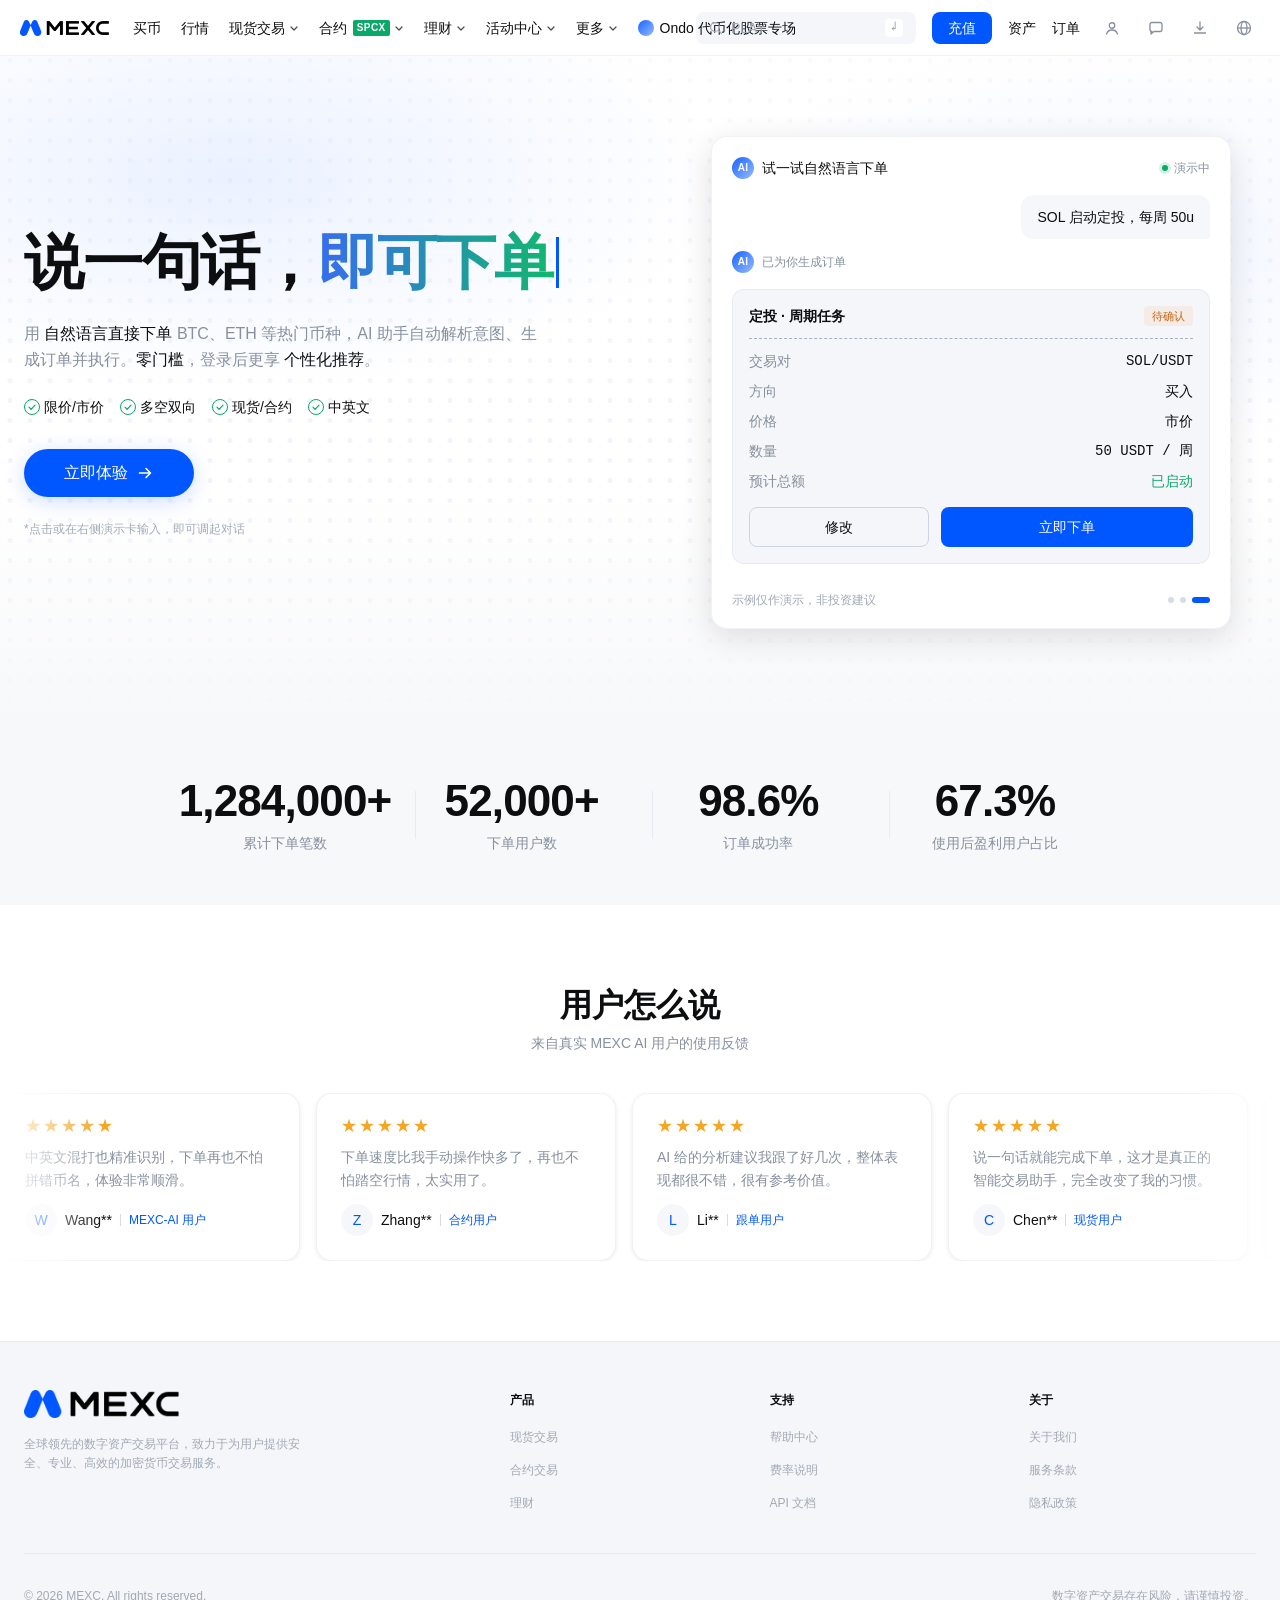
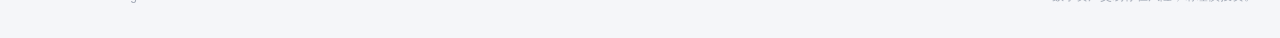
==== index.html @ 95b8795a "initial commit" ====
<!DOCTYPE html>
<html lang="zh-CN">
<head>
  <meta charset="UTF-8" />
  <meta name="viewport" content="width=device-width, initial-scale=1.0" />
  <meta name="description" content="MEXC AI 项目介绍 — 探索智能交易与数字资产创新" />
  <title>MEXC AI 项目介绍</title>
  <meta name="theme-color" content="#0B0E11" />
  <!-- 首屏兜底：内置浏览器若未加载 tokens.css，避免白底白字 -->
  <style>
    :root {
      --color-bg-page: #0B0E11;
      --color-text-primary: #EAECEF;
      --color-brand-default: #00B897;
      --color-bg-default: #181A20;
      --color-border-subtle: #1E2026;
      --color-text-secondary: #B7BDC6;
      --color-text-tertiary: #848E9C;
      --font-family-base: -apple-system, BlinkMacSystemFont, 'PingFang SC', 'Microsoft YaHei', sans-serif;
      --font-family-mono: 'SF Mono', ui-monospace, monospace;
      /* Hero 标题字号：tokens.css 未加载时仍生效 */
      --font-size-60: 60px;
    }
  </style>
  <link rel="stylesheet" href="./tokens.css" />
  <link rel="stylesheet" href="./assets/dot-grid.css" />
  <link rel="stylesheet" href="./assets/gradient-text.css" />
  <link rel="stylesheet" href="./assets/typewriter.css" />
  <style>
    *,
    *::before,
    *::after {
      box-sizing: border-box;
      margin: 0;
      padding: 0;
    }

    html {
      background: var(--color-bg-page);
      color: var(--color-text-primary);
    }

    body {
      font-family: var(--font-family-base);
      font-size: 14px;
      line-height: 20px;
      color: var(--color-text-primary);
      background: var(--color-bg-page);
      -webkit-font-smoothing: antialiased;
      min-height: 100vh;
      display: flex;
      flex-direction: column;
    }

    a {
      color: inherit;
      text-decoration: none;
    }

    ul {
      list-style: none;
    }

    .price,
    .number,
    .percentage,
    [data-type="price"] {
      font-family: var(--font-family-mono);
      font-feature-settings: "tnum";
      font-variant-numeric: tabular-nums;
    }

    .container {
      max-width: var(--layout-content-width);
      margin: 0 auto;
      padding: 0 var(--layout-gutter);
    }

    /* ── Header（参考线上 mexc.com） ── */
    .site-header {
      position: sticky;
      top: 0;
      z-index: var(--z-sticky);
      height: 56px;
      background: var(--color-bg-l0);
      border-bottom: 1px solid var(--color-line-base);
    }

    .site-header__bar {
      display: flex;
      align-items: center;
      height: 100%;
      padding: 0 var(--spacing-5);
      gap: var(--spacing-6);
      min-width: 0;
    }

    .site-header__left {
      display: flex;
      align-items: center;
      gap: var(--spacing-6);
      flex: 1;
      min-width: 0;
    }

    .site-header__right {
      display: flex;
      align-items: center;
      gap: var(--spacing-4);
      flex-shrink: 0;
    }

    .site-header__logo {
      display: inline-flex;
      align-items: center;
      flex-shrink: 0;
      height: 16px;
    }

    .site-header__logo-img {
      height: 16px;
      width: auto;
      display: block;
    }

    .site-header__nav {
      display: flex;
      align-items: center;
      gap: var(--spacing-5);
      flex-shrink: 0;
    }

    .site-header__nav-item {
      position: relative;
      display: inline-flex;
      align-items: center;
      gap: 4px;
      font: var(--text-body-m-med);
      color: var(--color-text-primary);
      background: none;
      border: none;
      padding: 0;
      cursor: pointer;
      white-space: nowrap;
      transition: color var(--transition-fast);
      text-decoration: none;
    }

    .site-header__nav-item:hover {
      color: var(--color-brand-content);
    }

    .site-header__caret {
      width: 10px;
      height: 10px;
      display: block;
      flex-shrink: 0;
      opacity: 0.75;
    }

    .site-header__nav-tag {
      display: inline-flex;
      align-items: center;
      padding: 1px 4px;
      margin-left: 2px;
      background: var(--color-up);
      color: var(--color-text-white);
      font-size: 10px;
      line-height: 14px;
      font-weight: var(--font-weight-bold);
      border-radius: 2px;
      letter-spacing: 0.04em;
    }

    .site-header__featured {
      display: inline-flex;
      align-items: center;
      gap: 6px;
      font: var(--text-body-m-med);
      color: var(--color-text-primary);
      white-space: nowrap;
      text-decoration: none;
      transition: color var(--transition-fast);
    }

    .site-header__featured:hover {
      color: var(--color-brand-content);
    }

    .site-header__featured-icon {
      width: 16px;
      height: 16px;
      border-radius: var(--radius-full);
      background: linear-gradient(135deg, #1463ff 0%, #99bcff 100%);
      flex-shrink: 0;
    }

    /* 搜索框 */
    .site-header__search {
      display: inline-flex;
      align-items: center;
      gap: var(--spacing-2);
      width: 220px;
      height: 32px;
      padding: 0 var(--spacing-3);
      background: var(--color-bg-fill);
      border: 1px solid transparent;
      border-radius: var(--radius-md);
      color: var(--color-text-tertiary);
      transition: border-color var(--transition-fast);
    }

    .site-header__search:hover {
      border-color: var(--color-line-strong);
    }

    .site-header__search-icon {
      width: 14px;
      height: 14px;
      flex-shrink: 0;
      color: var(--color-text-tertiary);
    }

    .site-header__search-input {
      flex: 1;
      min-width: 0;
      background: transparent;
      border: none;
      outline: none;
      font: var(--text-body-m);
      color: var(--color-text-primary);
    }

    .site-header__search-input::placeholder {
      color: var(--color-text-tertiary);
    }

    .site-header__search-kbd {
      display: inline-flex;
      align-items: center;
      justify-content: center;
      width: 18px;
      height: 18px;
      border-radius: var(--radius-sm);
      background: var(--color-bg-overlay);
      color: var(--color-text-secondary);
      font-size: 12px;
      flex-shrink: 0;
    }

    /* CTA 充值按钮 */
    .site-header__cta {
      display: inline-flex;
      align-items: center;
      justify-content: center;
      height: 32px;
      padding: 0 var(--spacing-4);
      background: var(--color-brand-default);
      color: var(--color-text-white);
      font: var(--text-body-m-med);
      border-radius: var(--radius-md);
      border: none;
      cursor: pointer;
      text-decoration: none;
      transition: background var(--transition-fast);
      flex-shrink: 0;
    }

    .site-header__cta:hover {
      background: var(--color-brand-hover);
    }

    .site-header__cta:active {
      background: var(--color-brand-pressed);
    }

    .site-header__link {
      font: var(--text-body-m-med);
      color: var(--color-text-primary);
      white-space: nowrap;
      text-decoration: none;
      transition: color var(--transition-fast);
      flex-shrink: 0;
    }

    .site-header__link:hover {
      color: var(--color-brand-content);
    }

    .site-header__icons {
      display: flex;
      align-items: center;
      gap: var(--spacing-3);
    }

    .site-header__icon-btn {
      display: inline-flex;
      align-items: center;
      justify-content: center;
      width: 32px;
      height: 32px;
      padding: 0;
      border: none;
      background: none;
      cursor: pointer;
      color: var(--color-text-secondary);
      border-radius: var(--radius-md);
      flex-shrink: 0;
      transition: color var(--transition-fast), background var(--transition-fast);
    }

    .site-header__icon-btn:hover {
      color: var(--color-text-primary);
      background: var(--color-bg-fill);
    }

    .site-header__icon-btn svg {
      width: 18px;
      height: 18px;
      display: block;
    }

    .btn {
      display: inline-flex;
      align-items: center;
      justify-content: center;
      padding: 10px var(--spacing-6);
      border-radius: var(--radius-md);
      font-size: var(--font-size-md);
      font-weight: var(--font-weight-semibold);
      border: none;
      cursor: pointer;
      transition: background var(--transition-fast), border-color var(--transition-fast), color var(--transition-fast);
      white-space: nowrap;
    }

    .btn--primary {
      background: var(--color-brand-default);
      color: var(--color-bg-page);
    }

    .btn--primary:hover {
      background: var(--color-brand-hover);
    }

    .btn--primary:active {
      background: var(--color-brand-pressed);
    }

    .btn--ghost {
      background: transparent;
      border: 1px solid var(--color-border-brand);
      color: var(--color-brand-default);
    }

    .btn--ghost:hover {
      background: var(--color-brand-container);
    }

    .btn--sm {
      padding: 8px var(--spacing-4);
      font-size: var(--font-size-sm);
    }

    /* ── Hero（左文 + 右演示卡，参考 gate skills-hub） ── */
    .hero {
      position: relative;
      padding: 80px 0 96px;
      overflow: hidden;
      flex: 1;
    }

    .hero__inner {
      display: grid;
      grid-template-columns: 1fr;
      gap: var(--spacing-12);
      align-items: center;
    }

    @media (min-width: 1024px) {
      .hero__inner {
        grid-template-columns: minmax(0, 1.05fr) minmax(0, 1fr);
        gap: 64px;
      }
    }

    /* 左侧文案 */
    .hero__copy {
      display: flex;
      flex-direction: column;
      gap: var(--spacing-6);
      min-width: 0;
    }

    .hero__title {
      font-family: var(--font-family-base);
      font-weight: 800;
      /* 双 fallback：变量未定义时避免退回 h1 默认 ~2em（约 28px） */
      font-size: var(--font-size-60, 60px);
      line-height: 1.15;
      letter-spacing: -0.02em;
      color: var(--color-text-primary);
      margin: 0;
      white-space: nowrap;
    }

    .hero__desc {
      font: var(--text-body-l);
      font-weight: 400;
      color: var(--color-text-secondary);
      max-width: 520px;
      line-height: 1.6;
      margin: 0;
    }

    .hero__desc strong {
      color: var(--color-text-primary);
      font-weight: var(--font-weight-medium);
    }

    .hero__tags {
      display: flex;
      flex-wrap: wrap;
      align-items: center;
      gap: var(--spacing-4);
    }

    .hero__tag {
      display: inline-flex;
      align-items: center;
      gap: var(--spacing-1);
      font: var(--text-body-s);
      color: var(--color-text-primary);
    }

    .hero__tag-icon {
      display: inline-flex;
      align-items: center;
      justify-content: center;
      flex-shrink: 0;
      width: 16px;
      height: 16px;
      border-radius: var(--radius-full);
      border: 1px solid var(--color-up);
      color: var(--color-up);
    }

    .hero__tag-icon svg {
      width: 10px;
      height: 10px;
    }

    .hero__tag-label {
      font: var(--text-body-14);
    }

    .hero__cta-row {
      display: flex;
      align-items: center;
      gap: var(--spacing-4);
      margin-top: var(--spacing-2);
      flex-wrap: wrap;
    }

    .hero__cta {
      display: inline-flex;
      align-items: center;
      justify-content: center;
      gap: var(--spacing-2);
      height: 48px;
      width: 170px;
      padding: 0 var(--spacing-6);
      background: var(--color-brand-default);
      color: var(--color-text-white);
      font: var(--text-body-l-med);
      border-radius: 416px;
      border: none;
      cursor: pointer;
      text-decoration: none;
      transition: background var(--transition-fast), transform var(--transition-fast);
      box-shadow: var(--shadow-brand);
    }

    .hero__cta:hover {
      background: var(--color-brand-hover);
      transform: translateY(-1px);
    }

    .hero__cta:active {
      background: var(--color-brand-pressed);
      transform: translateY(0);
    }

    .hero__cta-arrow {
      width: 18px;
      height: 18px;
      transition: transform var(--transition-fast);
    }

    .hero__cta:hover .hero__cta-arrow {
      transform: translateX(3px);
    }

    .hero__hint {
      font: var(--text-body-s);
      color: var(--color-text-tertiary);
      margin: 0;
    }

    /* 右侧演示卡 */
    .hero__demo {
      position: relative;
      width: 100%;
      max-width: 520px;
      justify-self: center;
      padding: var(--spacing-5);
      background: var(--color-bg-card);
      border: 1px solid var(--color-line-base);
      border-radius: var(--radius-xl);
      box-shadow: var(--shadow-lg);
    }

    .demo__header {
      display: flex;
      align-items: center;
      justify-content: space-between;
      margin-bottom: var(--spacing-4);
    }

    .demo__title {
      display: inline-flex;
      align-items: center;
      gap: var(--spacing-2);
      font: var(--text-body-m-med);
      color: var(--color-text-primary);
    }

    .demo__ai-badge {
      display: inline-flex;
      align-items: center;
      justify-content: center;
      width: 22px;
      height: 22px;
      border-radius: var(--radius-full);
      background: linear-gradient(135deg, #1463ff 0%, #99bcff 100%);
      color: var(--color-text-white);
      font-size: 10px;
      font-weight: var(--font-weight-bold);
      letter-spacing: 0.04em;
    }

    .demo__status {
      display: inline-flex;
      align-items: center;
      gap: 6px;
      font: var(--text-body-s);
      color: var(--color-text-secondary);
    }

    .demo__status-dot {
      width: 6px;
      height: 6px;
      border-radius: var(--radius-full);
      background: var(--color-up);
      box-shadow: 0 0 0 3px rgba(11, 186, 116, 0.18);
    }

    .demo__conversation {
      display: flex;
      flex-direction: column;
      gap: var(--spacing-3);
      margin-bottom: var(--spacing-4);
    }

    .demo__bubble-user {
      align-self: flex-end;
      max-width: 80%;
      padding: var(--spacing-3) var(--spacing-4);
      background: var(--color-brand-container);
      border-radius: 12px 12px 4px 12px;
      font: var(--text-body-m);
      color: var(--color-text-primary);
    }

    .demo__bubble-ai {
      display: inline-flex;
      align-items: center;
      gap: var(--spacing-2);
      font: var(--text-body-s);
      color: var(--color-text-secondary);
    }

    /* 嵌套订单卡 */
    .demo__order {
      padding: var(--spacing-4);
      background: var(--color-bg-fill);
      border: 1px solid var(--color-line-base);
      border-radius: var(--radius-lg);
    }

    .demo__order-head {
      display: flex;
      align-items: center;
      justify-content: space-between;
      padding-bottom: var(--spacing-3);
      border-bottom: 1px dashed var(--color-line-dashed);
      margin-bottom: var(--spacing-3);
    }

    .demo__order-name {
      font: var(--text-title-xs);
      color: var(--color-text-primary);
    }

    .demo__order-tag {
      display: inline-flex;
      align-items: center;
      padding: 2px var(--spacing-2);
      background: var(--color-warning-bg);
      color: #c2620e;
      font-size: 11px;
      line-height: 16px;
      font-weight: var(--font-weight-medium);
      border-radius: var(--radius-sm);
    }

    .demo__order-rows {
      display: flex;
      flex-direction: column;
      gap: 10px;
      margin-bottom: var(--spacing-4);
    }

    .demo__order-row {
      display: flex;
      align-items: center;
      justify-content: space-between;
      font: var(--text-body-m);
    }

    .demo__order-row-label {
      color: var(--color-text-secondary);
    }

    .demo__order-row-value {
      color: var(--color-text-primary);
      font-weight: var(--font-weight-medium);
      font-family: var(--font-family-mono);
      font-variant-numeric: tabular-nums;
    }

    .demo__order-row-value--text {
      font-family: var(--font-family-base);
    }

    .demo__order-row-value--up {
      color: var(--color-up);
    }

    .demo__order-actions {
      display: grid;
      grid-template-columns: 1fr 1.4fr;
      gap: var(--spacing-3);
    }

    .demo__btn {
      display: inline-flex;
      align-items: center;
      justify-content: center;
      height: 40px;
      border-radius: var(--radius-md);
      font: var(--text-body-m-med);
      cursor: pointer;
      border: none;
      transition: background var(--transition-fast), border-color var(--transition-fast);
    }

    .demo__btn--secondary {
      background: transparent;
      border: 1px solid var(--color-line-strong);
      color: var(--color-text-primary);
    }

    .demo__btn--secondary:hover {
      border-color: var(--color-text-secondary);
    }

    .demo__btn--primary {
      background: var(--color-brand-default);
      color: var(--color-text-white);
    }

    .demo__btn--primary:hover {
      background: var(--color-brand-hover);
    }

    .demo__footer {
      display: flex;
      align-items: center;
      justify-content: space-between;
      margin-top: var(--spacing-4);
      padding-top: var(--spacing-3);
    }

    .demo__footer-note {
      font: var(--text-body-s);
      color: var(--color-text-tertiary);
    }

    .demo__dots {
      display: inline-flex;
      gap: 6px;
    }

    .demo__dot {
      width: 6px;
      height: 6px;
      border-radius: var(--radius-full);
      background: var(--color-line-strong);
    }

    .demo__dot--active {
      width: 18px;
      background: var(--color-brand-default);
    }

    /* ── Footer ── */
    .site-footer {
      background: var(--color-bg-default);
      border-top: 1px solid var(--color-border-subtle);
      padding: var(--spacing-12) 0 var(--spacing-8);
    }

    .site-footer__grid {
      display: grid;
      grid-template-columns: 1fr;
      gap: var(--spacing-8);
      margin-bottom: var(--spacing-10);
    }

    .site-footer__logo {
      height: 28px;
    }

    .site-footer__logo .site-header__logo-img {
      height: 28px;
    }

    .site-footer__brand-desc {
      font: var(--text-body-s);
      color: var(--color-text-tertiary);
      margin-top: var(--spacing-3);
      max-width: 280px;
      line-height: 1.6;
    }

    .site-footer__col-title {
      font-size: var(--font-size-sm);
      font-weight: var(--font-weight-semibold);
      color: var(--color-text-primary);
      margin-bottom: var(--spacing-4);
    }

    .site-footer__links {
      display: flex;
      flex-direction: column;
      gap: var(--spacing-3);
    }

    .site-footer__links a {
      font-size: var(--font-size-sm);
      color: var(--color-text-tertiary);
      transition: color var(--transition-fast);
    }

    .site-footer__links a:hover {
      color: var(--color-brand-default);
    }

    .site-footer__bottom {
      display: flex;
      flex-direction: column;
      align-items: center;
      gap: var(--spacing-4);
      padding-top: var(--spacing-8);
      border-top: 1px solid var(--color-border-subtle);
      font-size: var(--font-size-xs);
      color: var(--color-text-quaternary);
      text-align: center;
    }

    @media (min-width: 768px) {
      .site-footer__grid {
        grid-template-columns: 2fr 1fr 1fr 1fr;
      }

      .site-footer__bottom {
        flex-direction: row;
        justify-content: space-between;
        text-align: left;
      }
    }

    /* ── Stats（hero 下方数据条，无卡片背景） ── */
    .stats {
      background: var(--color-bg-table);
      padding: var(--spacing-12) 0;
      display: flex;
      align-items: center;
      min-height: 180px;
    }

    .stats__card {
      display: grid;
      grid-template-columns: 1fr;
      gap: var(--spacing-8);
    }

    @media (min-width: 768px) {
      .stats__card {
        grid-template-columns: repeat(4, 1fr);
        gap: var(--spacing-6);
      }
    }

    .stats__item {
      display: flex;
      flex-direction: column;
      align-items: center;
      gap: var(--spacing-2);
      text-align: center;
      position: relative;
    }

    @media (min-width: 768px) {
      .stats__item + .stats__item::before {
        content: "";
        position: absolute;
        left: 0;
        top: 50%;
        transform: translateY(-50%);
        width: 1px;
        height: 48px;
        background: var(--color-line-base);
      }
    }

    .stats__value {
      font-family: var(--font-family-base);
      font-weight: 700;
      font-size: 36px;
      line-height: 1.1;
      letter-spacing: -0.02em;
      color: var(--color-text-primary);
      font-variant-numeric: tabular-nums;
      font-feature-settings: "tnum";
    }

    @media (min-width: 1024px) {
      .stats__value {
        font-size: 44px;
      }
    }

    .stats__label {
      font: var(--text-body-14);
      color: var(--color-text-secondary);
    }

    /* ── Feedback Marquee ── */
    .feedback {
      --_star: #f5a623;
      padding: var(--spacing-20) 0;
      overflow: hidden;
    }

    .feedback__header {
      text-align: center;
      margin-bottom: var(--spacing-10);
    }

    .feedback__title {
      font: var(--text-headline-32);
      color: var(--color-text-primary);
      margin-bottom: var(--spacing-2);
    }

    .feedback__subtitle {
      font: var(--text-body-14);
      color: var(--color-text-secondary);
    }

    .feedback__row {
      overflow: hidden;
      mask-image: linear-gradient(to right, transparent 0%, black 8%, black 92%, transparent 100%);
      -webkit-mask-image: linear-gradient(to right, transparent 0%, black 8%, black 92%, transparent 100%);
    }

    .feedback__row + .feedback__row {
      margin-top: var(--spacing-4);
    }

    .feedback__row:hover .feedback__runner {
      animation-play-state: paused;
    }

    .feedback__runner {
      display: flex;
      gap: var(--spacing-4);
      width: max-content;
    }

    .feedback__runner--ltr {
      animation: fb-ltr 70s linear infinite;
    }

    @keyframes fb-ltr {
      from { transform: translateX(0); }
      to   { transform: translateX(-50%); }
    }

    .feedback__card {
      flex-shrink: 0;
      width: 300px;
      background: var(--color-bg-card);
      border: 1px solid var(--color-line-base);
      border-radius: var(--radius-xl);
      padding: var(--spacing-6);
      box-shadow: var(--shadow-sm);
      display: flex;
      flex-direction: column;
      gap: var(--spacing-3);
    }

    .feedback__stars {
      color: var(--_star);
      font-size: 16px;
      letter-spacing: 2px;
      line-height: 1;
    }

    .feedback__quote {
      font: var(--text-body-14);
      color: var(--color-text-secondary);
      line-height: 1.65;
      flex: 1;
    }

    .feedback__author {
      display: flex;
      align-items: center;
      gap: var(--spacing-2);
    }

    .feedback__avatar {
      flex-shrink: 0;
      width: 32px;
      height: 32px;
      border-radius: var(--radius-full);
      background: var(--color-brand-container);
      color: var(--color-text-brand);
      font: var(--text-body-14-med);
      display: flex;
      align-items: center;
      justify-content: center;
    }

    .feedback__author-name {
      font: var(--text-body-14-med);
      color: var(--color-text-primary);
    }

    .feedback__author-sep {
      width: 1px;
      height: 12px;
      background: var(--color-line-strong);
      flex-shrink: 0;
    }

    .feedback__author-role {
      font: var(--text-body-12);
      color: var(--color-text-brand);
    }
  </style>
</head>
<body>
  <header class="site-header">
    <div class="site-header__bar">
      <div class="site-header__left">
        <a href="/" class="site-header__logo" aria-label="MEXC 首页">
          <img class="site-header__logo-img" src="./assets/header/logo-full.png" alt="MEXC" />
        </a>
        <nav class="site-header__nav" aria-label="主导航">
          <a href="#" class="site-header__nav-item">买币</a>
          <a href="#" class="site-header__nav-item">行情</a>
          <button type="button" class="site-header__nav-item">
            现货交易
            <svg class="site-header__caret" viewBox="0 0 10 10" fill="none" aria-hidden="true"><path d="M2 4l3 3 3-3" stroke="currentColor" stroke-width="1.2" stroke-linecap="round" stroke-linejoin="round"/></svg>
          </button>
          <button type="button" class="site-header__nav-item">
            合约
            <span class="site-header__nav-tag">SPCX</span>
            <svg class="site-header__caret" viewBox="0 0 10 10" fill="none" aria-hidden="true"><path d="M2 4l3 3 3-3" stroke="currentColor" stroke-width="1.2" stroke-linecap="round" stroke-linejoin="round"/></svg>
          </button>
          <button type="button" class="site-header__nav-item">
            理财
            <svg class="site-header__caret" viewBox="0 0 10 10" fill="none" aria-hidden="true"><path d="M2 4l3 3 3-3" stroke="currentColor" stroke-width="1.2" stroke-linecap="round" stroke-linejoin="round"/></svg>
          </button>
          <button type="button" class="site-header__nav-item">
            活动中心
            <svg class="site-header__caret" viewBox="0 0 10 10" fill="none" aria-hidden="true"><path d="M2 4l3 3 3-3" stroke="currentColor" stroke-width="1.2" stroke-linecap="round" stroke-linejoin="round"/></svg>
          </button>
          <button type="button" class="site-header__nav-item">
            更多
            <svg class="site-header__caret" viewBox="0 0 10 10" fill="none" aria-hidden="true"><path d="M2 4l3 3 3-3" stroke="currentColor" stroke-width="1.2" stroke-linecap="round" stroke-linejoin="round"/></svg>
          </button>
          <a href="#" class="site-header__featured">
            <span class="site-header__featured-icon" aria-hidden="true"></span>
            Ondo 代币化股票专场
          </a>
        </nav>
      </div>
      <div class="site-header__right">
        <label class="site-header__search">
          <svg class="site-header__search-icon" viewBox="0 0 14 14" fill="none" aria-hidden="true">
            <circle cx="6" cy="6" r="4.5" stroke="currentColor" stroke-width="1.2"/>
            <path d="M9.5 9.5L12.5 12.5" stroke="currentColor" stroke-width="1.2" stroke-linecap="round"/>
          </svg>
          <input class="site-header__search-input" type="search" placeholder="PLAY" aria-label="搜索" />
          <span class="site-header__search-kbd" aria-hidden="true">↵</span>
        </label>
        <a href="#" class="site-header__cta">充值</a>
        <a href="#" class="site-header__link">资产</a>
        <a href="#" class="site-header__link">订单</a>
        <div class="site-header__icons">
          <button type="button" class="site-header__icon-btn" aria-label="用户中心">
            <svg viewBox="0 0 18 18" fill="none" aria-hidden="true">
              <circle cx="9" cy="6.5" r="2.75" stroke="currentColor" stroke-width="1.3"/>
              <path d="M3.5 15c.8-2.6 2.9-4 5.5-4s4.7 1.4 5.5 4" stroke="currentColor" stroke-width="1.3" stroke-linecap="round"/>
            </svg>
          </button>
          <button type="button" class="site-header__icon-btn" aria-label="消息">
            <svg viewBox="0 0 18 18" fill="none" aria-hidden="true">
              <path d="M3 5.5C3 4.4 3.9 3.5 5 3.5h8c1.1 0 2 .9 2 2v5c0 1.1-.9 2-2 2H7l-3 2.5v-2.5H5c-1.1 0-2-.9-2-2v-5z" stroke="currentColor" stroke-width="1.3" stroke-linejoin="round"/>
            </svg>
          </button>
          <button type="button" class="site-header__icon-btn" aria-label="下载">
            <svg viewBox="0 0 18 18" fill="none" aria-hidden="true">
              <path d="M9 3v8m0 0l-3-3m3 3l3-3M3.5 14h11" stroke="currentColor" stroke-width="1.3" stroke-linecap="round" stroke-linejoin="round"/>
            </svg>
          </button>
          <button type="button" class="site-header__icon-btn" aria-label="语言">
            <svg viewBox="0 0 18 18" fill="none" aria-hidden="true">
              <circle cx="9" cy="9" r="6.5" stroke="currentColor" stroke-width="1.3"/>
              <ellipse cx="9" cy="9" rx="3" ry="6.5" stroke="currentColor" stroke-width="1.3"/>
              <path d="M2.5 9h13" stroke="currentColor" stroke-width="1.3"/>
            </svg>
          </button>
        </div>
      </div>
    </div>
  </header>

  <main>
    <section class="hero" id="overview" aria-labelledby="hero-title">
      <div class="hero__bg" aria-hidden="true">
        <div
          id="hero-dot-grid"
          class="dot-grid hero__dot-grid"
          data-dot-size="5"
          data-gap="15"
          data-base-color="#f1f4fa"
          data-active-color="#3B82F6"
          data-proximity="150"
          data-speed-trigger="100"
          data-shock-radius="280"
          data-shock-strength="5"
          data-max-speed="5000"
          data-resistance="750"
          data-return-duration="1.5"
        >
          <div class="dot-grid__wrap">
            <canvas class="dot-grid__canvas" aria-hidden="true"></canvas>
          </div>
        </div>
        <div class="hero__glow"></div>
      </div>
      <div class="container hero__inner">
        <div class="hero__copy">
          <h1 class="hero__title" id="hero-title">
            说一句话，<span
              id="hero-typewriter"
              class="gradient-text custom-class hero__typewriter"
              data-text="即可下单"
              data-speed="140"
              data-delay="600"
              data-pause-end="2200"
              data-pause-start="600"
              data-delete-speed="80"
              aria-label="即可下单"
            ></span>
          </h1>
          <p class="hero__desc">
            用 <strong>自然语言直接下单</strong> BTC、ETH 等热门币种，AI 助手自动解析意图、生成订单并执行。<strong>零门槛</strong>，登录后更享 <strong>个性化推荐</strong>。
          </p>
          <div class="hero__tags" role="list" aria-label="能力标签">
            <span class="hero__tag" role="listitem">
              <span class="hero__tag-icon" aria-hidden="true">
                <svg viewBox="0 0 10 10" fill="none">
                  <path d="M2 5.2 4.1 7.4 8 3.2" stroke="currentColor" stroke-width="1.2" stroke-linecap="round" stroke-linejoin="round"/>
                </svg>
              </span>
              <span class="hero__tag-label">限价/市价</span>
            </span>
            <span class="hero__tag" role="listitem">
              <span class="hero__tag-icon" aria-hidden="true">
                <svg viewBox="0 0 10 10" fill="none">
                  <path d="M2 5.2 4.1 7.4 8 3.2" stroke="currentColor" stroke-width="1.2" stroke-linecap="round" stroke-linejoin="round"/>
                </svg>
              </span>
              <span class="hero__tag-label">多空双向</span>
            </span>
            <span class="hero__tag" role="listitem">
              <span class="hero__tag-icon" aria-hidden="true">
                <svg viewBox="0 0 10 10" fill="none">
                  <path d="M2 5.2 4.1 7.4 8 3.2" stroke="currentColor" stroke-width="1.2" stroke-linecap="round" stroke-linejoin="round"/>
                </svg>
              </span>
              <span class="hero__tag-label">现货/合约</span>
            </span>
            <span class="hero__tag" role="listitem">
              <span class="hero__tag-icon" aria-hidden="true">
                <svg viewBox="0 0 10 10" fill="none">
                  <path d="M2 5.2 4.1 7.4 8 3.2" stroke="currentColor" stroke-width="1.2" stroke-linecap="round" stroke-linejoin="round"/>
                </svg>
              </span>
              <span class="hero__tag-label">中英文</span>
            </span>
          </div>
          <div class="hero__cta-row">
            <a href="#demo" class="hero__cta">
              立即体验
              <svg class="hero__cta-arrow" viewBox="0 0 18 18" fill="none" aria-hidden="true">
                <path d="M3.5 9h11M10 4.5L14.5 9 10 13.5" stroke="currentColor" stroke-width="1.6" stroke-linecap="round" stroke-linejoin="round"/>
              </svg>
            </a>
          </div>
          <p class="hero__hint">*点击或在右侧演示卡输入，即可调起对话</p>
        </div>

        <aside class="hero__demo" aria-label="AI 自然语言下单演示" id="demo">
          <div class="demo__header">
            <div class="demo__title">
              <span class="demo__ai-badge" aria-hidden="true">AI</span>
              试一试自然语言下单
            </div>
            <span class="demo__status">
              <span class="demo__status-dot" aria-hidden="true"></span>
              演示中
            </span>
          </div>

          <div class="demo__conversation">
            <div class="demo__bubble-user">SOL 启动定投，每周 50u</div>
            <div class="demo__bubble-ai">
              <span class="demo__ai-badge" aria-hidden="true">AI</span>
              已为你生成订单
            </div>
          </div>

          <div class="demo__order">
            <div class="demo__order-head">
              <span class="demo__order-name">定投 · 周期任务</span>
              <span class="demo__order-tag">待确认</span>
            </div>
            <div class="demo__order-rows">
              <div class="demo__order-row">
                <span class="demo__order-row-label">交易对</span>
                <span class="demo__order-row-value">SOL/USDT</span>
              </div>
              <div class="demo__order-row">
                <span class="demo__order-row-label">方向</span>
                <span class="demo__order-row-value demo__order-row-value--text">买入</span>
              </div>
              <div class="demo__order-row">
                <span class="demo__order-row-label">价格</span>
                <span class="demo__order-row-value demo__order-row-value--text">市价</span>
              </div>
              <div class="demo__order-row">
                <span class="demo__order-row-label">数量</span>
                <span class="demo__order-row-value">50 USDT / 周</span>
              </div>
              <div class="demo__order-row">
                <span class="demo__order-row-label">预计总额</span>
                <span class="demo__order-row-value demo__order-row-value--text demo__order-row-value--up">已启动</span>
              </div>
            </div>
            <div class="demo__order-actions">
              <button type="button" class="demo__btn demo__btn--secondary">修改</button>
              <button type="button" class="demo__btn demo__btn--primary">立即下单</button>
            </div>
          </div>

          <div class="demo__footer">
            <span class="demo__footer-note">示例仅作演示，非投资建议</span>
            <span class="demo__dots" aria-hidden="true">
              <span class="demo__dot"></span>
              <span class="demo__dot"></span>
              <span class="demo__dot demo__dot--active"></span>
            </span>
          </div>
        </aside>
      </div>
    </section>

    <section class="stats" aria-label="核心数据">
      <div class="container">
        <div class="stats__card">
          <div class="stats__item">
            <div class="stats__value">1,284,000+</div>
            <div class="stats__label">累计下单笔数</div>
          </div>
          <div class="stats__item">
            <div class="stats__value">52,000+</div>
            <div class="stats__label">下单用户数</div>
          </div>
          <div class="stats__item">
            <div class="stats__value">98.6%</div>
            <div class="stats__label">订单成功率</div>
          </div>
          <div class="stats__item">
            <div class="stats__value">67.3%</div>
            <div class="stats__label">使用后盈利用户占比</div>
          </div>
        </div>
      </div>
    </section>

    <!-- ── Feedback Marquee ── -->
    <section class="feedback" aria-label="用户评价">
      <div class="feedback__header container">
        <h2 class="feedback__title">用户怎么说</h2>
        <p class="feedback__subtitle">来自真实 MEXC AI 用户的使用反馈</p>
      </div>

      <!-- Row 1: 向左滚动 -->
      <div class="feedback__row">
        <div class="feedback__runner feedback__runner--ltr" role="list">

          <!-- === 原始卡片组 === -->
          <article class="feedback__card" role="listitem">
            <div class="feedback__stars" aria-label="五星好评">★★★★★</div>
            <p class="feedback__quote">中英文混打也精准识别，下单再也不怕拼错币名，体验非常顺滑。</p>
            <div class="feedback__author">
              <div class="feedback__avatar" aria-hidden="true">W</div>
              <span class="feedback__author-name">Wang**</span>
              <span class="feedback__author-sep" aria-hidden="true"></span>
              <span class="feedback__author-role">MEXC-AI 用户</span>
            </div>
          </article>

          <article class="feedback__card" role="listitem">
            <div class="feedback__stars" aria-label="五星好评">★★★★★</div>
            <p class="feedback__quote">下单速度比我手动操作快多了，再也不怕踏空行情，太实用了。</p>
            <div class="feedback__author">
              <div class="feedback__avatar" aria-hidden="true">Z</div>
              <span class="feedback__author-name">Zhang**</span>
              <span class="feedback__author-sep" aria-hidden="true"></span>
              <span class="feedback__author-role">合约用户</span>
            </div>
          </article>

          <article class="feedback__card" role="listitem">
            <div class="feedback__stars" aria-label="五星好评">★★★★★</div>
            <p class="feedback__quote">AI 给的分析建议我跟了好几次，整体表现都很不错，很有参考价值。</p>
            <div class="feedback__author">
              <div class="feedback__avatar" aria-hidden="true">L</div>
              <span class="feedback__author-name">Li**</span>
              <span class="feedback__author-sep" aria-hidden="true"></span>
              <span class="feedback__author-role">跟单用户</span>
            </div>
          </article>

          <article class="feedback__card" role="listitem">
            <div class="feedback__stars" aria-label="五星好评">★★★★★</div>
            <p class="feedback__quote">说一句话就能完成下单，这才是真正的智能交易助手，完全改变了我的习惯。</p>
            <div class="feedback__author">
              <div class="feedback__avatar" aria-hidden="true">C</div>
              <span class="feedback__author-name">Chen**</span>
              <span class="feedback__author-sep" aria-hidden="true"></span>
              <span class="feedback__author-role">现货用户</span>
            </div>
          </article>

          <article class="feedback__card" role="listitem">
            <div class="feedback__stars" aria-label="五星好评">★★★★★</div>
            <p class="feedback__quote">识别意图很准，随口说"买点 BTC"就能直接执行，完全不需要学习操作界面。</p>
            <div class="feedback__author">
              <div class="feedback__avatar" aria-hidden="true">W</div>
              <span class="feedback__author-name">Wu**</span>
              <span class="feedback__author-sep" aria-hidden="true"></span>
              <span class="feedback__author-role">普通用户</span>
            </div>
          </article>

          <article class="feedback__card" role="listitem">
            <div class="feedback__stars" aria-label="五星好评">★★★★★</div>
            <p class="feedback__quote">多空双向都支持，合约党终于有了称手的 AI 工具，操作效率翻倍。</p>
            <div class="feedback__author">
              <div class="feedback__avatar" aria-hidden="true">X</div>
              <span class="feedback__author-name">Xu**</span>
              <span class="feedback__author-sep" aria-hidden="true"></span>
              <span class="feedback__author-role">合约达人</span>
            </div>
          </article>

          <!-- === 无障碍隐藏的复制组（seamless loop） === -->
          <article class="feedback__card" aria-hidden="true">
            <div class="feedback__stars">★★★★★</div>
            <p class="feedback__quote">中英文混打也精准识别，下单再也不怕拼错币名，体验非常顺滑。</p>
            <div class="feedback__author">
              <div class="feedback__avatar">W</div>
              <span class="feedback__author-name">Wang**</span>
              <span class="feedback__author-sep"></span>
              <span class="feedback__author-role">MEXC-AI 用户</span>
            </div>
          </article>

          <article class="feedback__card" aria-hidden="true">
            <div class="feedback__stars">★★★★★</div>
            <p class="feedback__quote">下单速度比我手动操作快多了，再也不怕踏空行情，太实用了。</p>
            <div class="feedback__author">
              <div class="feedback__avatar">Z</div>
              <span class="feedback__author-name">Zhang**</span>
              <span class="feedback__author-sep"></span>
              <span class="feedback__author-role">合约用户</span>
            </div>
          </article>

          <article class="feedback__card" aria-hidden="true">
            <div class="feedback__stars">★★★★★</div>
            <p class="feedback__quote">AI 给的分析建议我跟了好几次，整体表现都很不错，很有参考价值。</p>
            <div class="feedback__author">
              <div class="feedback__avatar">L</div>
              <span class="feedback__author-name">Li**</span>
              <span class="feedback__author-sep"></span>
              <span class="feedback__author-role">跟单用户</span>
            </div>
          </article>

          <article class="feedback__card" aria-hidden="true">
            <div class="feedback__stars">★★★★★</div>
            <p class="feedback__quote">说一句话就能完成下单，这才是真正的智能交易助手，完全改变了我的习惯。</p>
            <div class="feedback__author">
              <div class="feedback__avatar">C</div>
              <span class="feedback__author-name">Chen**</span>
              <span class="feedback__author-sep"></span>
              <span class="feedback__author-role">现货用户</span>
            </div>
          </article>

          <article class="feedback__card" aria-hidden="true">
            <div class="feedback__stars">★★★★★</div>
            <p class="feedback__quote">识别意图很准，随口说"买点 BTC"就能直接执行，完全不需要学习操作界面。</p>
            <div class="feedback__author">
              <div class="feedback__avatar">W</div>
              <span class="feedback__author-name">Wu**</span>
              <span class="feedback__author-sep"></span>
              <span class="feedback__author-role">普通用户</span>
            </div>
          </article>

          <article class="feedback__card" aria-hidden="true">
            <div class="feedback__stars">★★★★★</div>
            <p class="feedback__quote">多空双向都支持，合约党终于有了称手的 AI 工具，操作效率翻倍。</p>
            <div class="feedback__author">
              <div class="feedback__avatar">X</div>
              <span class="feedback__author-name">Xu**</span>
              <span class="feedback__author-sep"></span>
              <span class="feedback__author-role">合约达人</span>
            </div>
          </article>

        </div>
      </div>

    </section>
  </main>

  <footer class="site-footer">
    <div class="container">
      <div class="site-footer__grid">
        <div>
          <a href="/" class="site-header__logo site-footer__logo" aria-label="MEXC 首页">
            <img class="site-header__logo-img" src="./assets/header/logo-full.png" alt="MEXC" />
          </a>
          <p class="site-footer__brand-desc">
            全球领先的数字资产交易平台，致力于为用户提供安全、专业、高效的加密货币交易服务。
          </p>
        </div>
        <div>
          <h3 class="site-footer__col-title">产品</h3>
          <ul class="site-footer__links">
            <li><a href="#spot">现货交易</a></li>
            <li><a href="#futures">合约交易</a></li>
            <li><a href="#earn">理财</a></li>
          </ul>
        </div>
        <div>
          <h3 class="site-footer__col-title">支持</h3>
          <ul class="site-footer__links">
            <li><a href="#help">帮助中心</a></li>
            <li><a href="#fees">费率说明</a></li>
            <li><a href="#api">API 文档</a></li>
          </ul>
        </div>
        <div>
          <h3 class="site-footer__col-title">关于</h3>
          <ul class="site-footer__links">
            <li><a href="#about">关于我们</a></li>
            <li><a href="#terms">服务条款</a></li>
            <li><a href="#privacy">隐私政策</a></li>
          </ul>
        </div>
      </div>
      <div class="site-footer__bottom">
        <p>&copy; 2026 MEXC. All rights reserved.</p>
        <p>数字资产交易存在风险，请谨慎投资。</p>
      </div>
    </div>
  </footer>
  <script src="./assets/dot-grid.js" defer></script>
  <script src="./assets/typewriter.js" defer></script>
</body>
</html>
---- tokens.css ----
/**
 * MEXC Design Tokens — Web（双主题）
 *
 * Light 来源: Figma → Web 理财 node-id=3449:611033
 * Dark  来源: Figma → AI功能介绍页 node-id=1:4600
 * 字体: MEXC Sans
 * 同步日期: 2026-05-26
 *
 * 用法:
 *   - 默认 Light Mode（:root）
 *   - html[data-theme="dark"] 或 .dark 切换暗色
 *   - 所有样式只引用变量，禁止硬编码色值
 */

/* ═══════════════════════════════════════════
   ☀️  LIGHT MODE（日间模式）— 默认
   来源: Web 理财页 Figma 变量
═══════════════════════════════════════════ */
:root {

  /* ── 品牌色 Brand ─────────────────────── */
  --color-brand-default:    #0057ff;   /* brand/default */
  --color-brand-hover:      #0047e0;
  --color-brand-pressed:    #0039c0;
  --color-brand-disabled:   #0057ff40;
  --color-brand-tint:       #1463ff33; /* [web color]/tint/blue-smooth */
  --color-brand-container:  #b4bfd61f; /* [web color]/fill/opacity-container */

  /* ── 涨跌色 Trading ───────────────────── */
  --color-up:               #0aa869;   /* updown/green-default */
  --color-up-bg:            #0aa86914;
  --color-down:             #ff4761;   /* (与暗色相同) */
  --color-down-bg:          #ff476114;

  /* ── 功能色 Functional ────────────────── */
  --color-success:          #0aa869;
  --color-success-bg:       #0aa86914;
  --color-error:            #ff4761;
  --color-error-bg:         #ff476114;
  --color-warning:          #eb771a;
  --color-warning-bg:       #eb771a14;

  /* ── 背景 Background ──────────────────── */
  --color-bg-l0:            #ffffff;   /* bg/l0 — 页面主背景（白） */
  --color-bg-l1:            #0023660a; /* bg/l1 — 区块/卡片背景（极淡蓝） */
  --color-bg-l2:            #0023660a; /* bg/l2 */
  --color-bg-fill:          #0023660a; /* fill/default */
  --color-bg-table:         #f7f8fa;   /* fill/table-accent — 表格交替行 */
  --color-bg-table-0:       rgb(247 248 250 / 0); /* --color-bg-table 的零透明度版，用于渐变防止 Chrome 插值发黑 */
  --color-bg-segment:       #ffffff;   /* fill/segment-selected */

  /* 语义别名 */
  --color-bg-page:          #ffffff;
  --color-bg-card:          #ffffff;
  --color-bg-overlay:       #ffffff;

  /* ── 边框/分割线 Line ─────────────────── */
  --color-line-base:        #0023660f; /* line/base — 通用边框（极淡） */
  --color-line-strong:      #00236629; /* line/strong */
  --color-line-dashed:      #00236652; /* line/dashed */

  /* ── 文字/图标 Content ────────────────── */
  --color-text-primary:     #0d0e0f;   /* content/primary — 主文字（近黑） */
  --color-text-secondary:   #87909f;   /* content/secondary */
  --color-text-tertiary:    #a2a9b6;   /* content/tertiary */
  --color-text-white:       #ffffff;   /* content/white */
  --color-text-inverse:     #ffffff;   /* 反色（用于深色按钮内文字） */
  --color-text-brand:       #0057ff;
  --color-icon-secondary:   #87909f;   /* [web color]/icon/secondary */

  /* ── 阴影 Shadow ──────────────────────── */
  --shadow-s1:              0 2px 12px 0 rgba(0, 0, 0, 0.06); /* light-shadow s1 */
  --shadow-sm:              0 1px 4px rgba(0, 0, 0, 0.08);
  --shadow-md:              0 4px 16px rgba(0, 0, 0, 0.10);
  --shadow-lg:              0 8px 32px rgba(0, 0, 0, 0.12);
  --shadow-brand:           0 4px 20px rgba(0, 87, 255, 0.20);
}

/* ═══════════════════════════════════════════
   🌙  DARK MODE（暗色模式）
   来源: AI功能介绍页 Figma 变量
   激活方式: <html data-theme="dark"> 或 <html class="dark">
═══════════════════════════════════════════ */
[data-theme="dark"],
.dark {

  /* ── 品牌色 Brand ─────────────────────── */
  --color-brand-default:    #1463ff;
  --color-brand-hover:      #2d74ff;
  --color-brand-pressed:    #0f52e0;
  --color-brand-disabled:   #1463ff40;
  --color-brand-tint:       #1463ff33;
  --color-brand-container:  #001d57;

  /* ── 涨跌色 Trading ───────────────────── */
  --color-up:               #0bba74;   /* updown/green-default */
  --color-up-bg:            #0bba7418;
  --color-down:             #ff4761;
  --color-down-bg:          #ff476118;

  /* ── 功能色 Functional ────────────────── */
  --color-success:          #0bba74;
  --color-success-bg:       #0bba7418;
  --color-error:            #ff4761;
  --color-error-bg:         #ff476118;
  --color-warning:          #eb771a;
  --color-warning-bg:       #361b06;

  /* ── 背景 Background ──────────────────── */
  --color-bg-l0:            #000000;   /* bg/l0 */
  --color-bg-l1:            #0f1015;   /* bg/l1 */
  --color-bg-l2:            #393f4f2e; /* bg/l2 */
  --color-bg-fill:          #393f4f69; /* fill/default */
  --color-bg-table:         #1b1f27;   /* fill/table-accent */
  --color-bg-table-0:       rgb(27 31 39 / 0);
  --color-bg-segment:       #272d37;

  /* 语义别名 */
  --color-bg-page:          #0f1015;
  --color-bg-card:          #1b1f27;
  --color-bg-overlay:       #272d37;

  /* ── 边框/分割线 Line ─────────────────── */
  --color-line-base:        #393f4f7a;
  --color-line-strong:      #393f4fa3;
  --color-line-dashed:      #e6e9f042;

  /* ── 文字/图标 Content ────────────────── */
  --color-text-primary:     #f2f4f6;   /* content/primary */
  --color-text-secondary:   #87909f;   /* content/secondary */
  --color-text-tertiary:    #535963;   /* content/tertiary */
  --color-text-white:       #ffffff;
  --color-text-inverse:     #0f1015;
  --color-text-brand:       #1463ff;
  --color-icon-secondary:   #87909f;

  /* ── 阴影 Shadow ──────────────────────── */
  --shadow-s1:              0 2px 12px 0 rgba(0, 0, 0, 0.30);
  --shadow-sm:              0 1px 4px rgba(0, 0, 0, 0.40);
  --shadow-md:              0 4px 16px rgba(0, 0, 0, 0.50);
  --shadow-lg:              0 8px 32px rgba(0, 0, 0, 0.60);
  --shadow-brand:           0 4px 20px rgba(20, 99, 255, 0.30);
}


/* ═══════════════════════════════════════════
   🔤  TYPOGRAPHY（两主题共用）
   字体: MEXC Sans（公司自有），fallback: Inter
═══════════════════════════════════════════ */
:root {
  --font-family-base: 'MEXC Sans', 'Inter', -apple-system, BlinkMacSystemFont,
                      'PingFang SC', 'Microsoft YaHei', sans-serif;
  --font-family-mono: 'Roboto Mono', 'SF Mono', monospace; /* 价格/数字专用 */

  /* 字号 */
  --font-size-12: 12px;
  --font-size-14: 14px;
  --font-size-16: 16px;
  --font-size-18: 18px;
  --font-size-20: 20px;
  --font-size-24: 24px;
  --font-size-32: 32px;
  --font-size-36: 36px;
  --font-size-56: 56px;
  --font-size-60: 60px;

  /* 字重 */
  --font-weight-regular:  400;
  --font-weight-medium:   500;
  --font-weight-semibold: 600;
  --font-weight-bold:     700;

  /* Typography Scale（对应 Figma 组件名） */
  --text-display-36:   700 36px/44px var(--font-family-base);  /* Display/1-36 Bold */
  --text-display-56:   700 56px/64px var(--font-family-base);  /* Display/L-56 Bold */
  --text-display-60:   800 60px/1.15 var(--font-family-base); /* Hero 主标题 */
  --text-headline-32:  700 32px/40px var(--font-family-base);  /* Headline/M-32 Bold */
  --text-title-24:     700 24px/32px var(--font-family-base);  /* Title/0-24 Bold */
  --text-title-20:     700 20px/28px var(--font-family-base);  /* Title/1-20 Bold */
  --text-title-18:     600 18px/26px var(--font-family-base);  /* Title/0-18 Bold */
  --text-title-16:     700 16px/24px var(--font-family-base);  /* Title/2-16 Bold */
  --text-body-20:      400 20px/28px var(--font-family-base);  /* Body/XL-20 Regular */
  --text-body-16:      500 16px/24px var(--font-family-base);  /* Body/1-16 Medium */
  --text-body-14-med:  500 14px/20px var(--font-family-base);  /* Body/M-14 Medium */
  --text-body-14:      400 14px/20px var(--font-family-base);  /* Body/M-14 Regular */
  --text-body-12:      400 12px/16px var(--font-family-base);  /* Body/S-12 Regular */


/* ═══════════════════════════════════════════
   📐  SPACING（两主题共用，来自 Figma 变量）
═══════════════════════════════════════════ */
  --spacing-xxxxsm:  2px;   /* xxxxsm */
  --spacing-xxxsm:   4px;   /* xxxsm */
  --spacing-xxsm:    8px;   /* xxsm */
  --spacing-xsm:    12px;   /* xsm */
  --spacing-sm:     16px;   /* sm */
  --spacing-md:     24px;   /* md */
  --spacing-lg:     32px;   /* lg */
  --spacing-xl:     48px;   /* xl / xxl */
  --spacing-xxxl:   96px;   /* xxxl */

  /* 补充 8px 网格 */
  --spacing-1:   4px;
  --spacing-2:   8px;
  --spacing-3:  12px;
  --spacing-4:  16px;
  --spacing-5:  20px;
  --spacing-6:  24px;
  --spacing-8:  32px;
  --spacing-10: 40px;
  --spacing-12: 48px;
  --spacing-16: 64px;
  --spacing-20: 80px;
  --spacing-24: 96px;


/* ═══════════════════════════════════════════
   🔘  BORDER RADIUS（两主题共用）
═══════════════════════════════════════════ */
  --radius-xs:    2px;
  --radius-sm:    4px;
  --radius-md:    8px;
  --radius-lg:   12px;
  --radius-xl:   16px;
  --radius-2xl:  20px;
  --radius-full: 9999px;  /* full */


/* ═══════════════════════════════════════════
   📐  LAYOUT
═══════════════════════════════════════════ */
  --layout-max-width:     1440px;
  --layout-content-width: 1280px;
  --layout-gutter:          24px;
  --layout-header-height:   64px;


/* ═══════════════════════════════════════════
   🎞️  Z-INDEX
═══════════════════════════════════════════ */
  --z-base:      0;
  --z-raised:   10;
  --z-dropdown: 100;
  --z-sticky:   200;
  --z-overlay:  300;
  --z-modal:    400;
  --z-toast:    500;
  --z-tooltip:  600;


/* ═══════════════════════════════════════════
   ⚡  TRANSITION
═══════════════════════════════════════════ */
  --transition-fast:   100ms ease;
  --transition-normal: 200ms ease;
  --transition-slow:   350ms ease;


/* ═══════════════════════════════════════════
   🔁  ALIASES（兼容别名，与 tokens 同源，便于旧命名引用）
═══════════════════════════════════════════ */

  /* 字号别名 */
  --font-size-xs:   var(--font-size-12);
  --font-size-sm:   var(--font-size-12);
  --font-size-md:   var(--font-size-14);
  --font-size-lg:   var(--font-size-16);
  --font-size-xl:   var(--font-size-20);
  --font-size-2xl:  var(--font-size-24);
  --font-size-3xl:  var(--font-size-32);

  /* 字重别名（无 black，回退到 bold） */
  --font-weight-black: var(--font-weight-bold);

  /* Typography 快捷别名（保持向后兼容） */
  --text-body-m-med:  var(--text-body-14-med);
  --text-body-m:      var(--text-body-14);
  --text-body-l-med:  var(--text-body-16);
  --text-body-l:      var(--text-body-16);
  --text-body-s:      var(--text-body-12);
  --text-title-xs:    700 14px/20px var(--font-family-base);
  --text-title-s:     var(--text-title-16);
  --text-title-l:     var(--text-title-20);
  --text-headline-m:  var(--text-headline-32);
  --text-display-l:   var(--text-display-56);

  /* 颜色兼容名 */
  --color-bg-default:        var(--color-bg-l2);
  --color-bg-fill-higher:    var(--color-bg-l2);
  --color-border-subtle:     var(--color-line-base);
  --color-border-brand:      var(--color-brand-default);
  --color-text-quaternary:   var(--color-text-tertiary);
  --color-brand-content:     var(--color-text-brand);
}


/* ═══════════════════════════════════════════
   🛠️  BASE STYLES（可选，直接复制到 global.css）
═══════════════════════════════════════════ */
/*
body {
  font-family: var(--font-family-base);
  font-size: var(--font-size-14);
  line-height: 20px;
  color: var(--color-text-primary);
  background: var(--color-bg-page);
  -webkit-font-smoothing: antialiased;
}

price, .number, [data-type="price"] {
  font-family: var(--font-family-mono);
  font-variant-numeric: tabular-nums;
  font-feature-settings: "tnum";
}
*/
---- assets/dot-grid.css ----
/* DotGrid hero background — react-bits DotGrid-JS-CSS (vanilla port) */

.hero__bg {
  position: absolute;
  inset: 0;
  z-index: 0;
  overflow: hidden;
}

.hero__dot-grid.dot-grid {
  position: absolute;
  inset: 0;
  width: 100%;
  height: 100%;
  display: flex;
  align-items: center;
  justify-content: center;
}

.dot-grid__wrap {
  width: 100%;
  height: 100%;
  position: relative;
}

.dot-grid__canvas {
  position: absolute;
  inset: 0;
  width: 100%;
  height: 100%;
  pointer-events: none;
}

.hero__glow {
  position: absolute;
  inset: 0;
  z-index: 1;
  pointer-events: none;
  background:
    radial-gradient(60% 50% at 18% 18%, color-mix(in srgb, var(--color-brand-default) 8%, transparent) 0%, transparent 65%),
    radial-gradient(50% 45% at 88% 28%, color-mix(in srgb, var(--color-brand-default) 5%, transparent) 0%, transparent 70%),
    linear-gradient(180deg, color-mix(in srgb, var(--color-bg-page) 60%, transparent) 0%, transparent 60%),
    linear-gradient(to top, var(--color-bg-table) 0%, var(--color-bg-table-0) 35%);
}

.hero__inner {
  position: relative;
  z-index: 1;
}
---- assets/gradient-text.css ----
/* GradientText — react-bits GradientText-JS-CSS (vanilla port) */

.gradient-text {
  display: inline;
  position: relative;
  background-image: linear-gradient(
    90deg,
    var(--gradient-c1),
    var(--gradient-c2),
    var(--gradient-c3),
    var(--gradient-c1)
  );
  background-size: 300% 100%;
  background-position: 0% 50%;
  -webkit-background-clip: text;
  background-clip: text;
  color: transparent;
  -webkit-text-fill-color: transparent;
}

.gradient-text--border::before {
  content: attr(data-text);
  position: absolute;
  inset: 0;
  z-index: -1;
  padding: 0.06em;
  border-radius: 0.12em;
  background-image: inherit;
  background-size: inherit;
  background-position: inherit;
  -webkit-background-clip: text;
  background-clip: text;
  filter: blur(0.5px);
  opacity: 0.35;
}

@media (prefers-reduced-motion: no-preference) {
  .gradient-text {
    animation: gradient-text-shift var(--gradient-duration, 8s) linear infinite;
  }
}

@keyframes gradient-text-shift {
  0% {
    background-position: 0% 50%;
  }
  100% {
    background-position: 100% 50%;
  }
}

@media (prefers-reduced-motion: reduce) {
  .gradient-text {
    animation: none;
    background-position: 50% 50%;
  }
}

/* Hero 标题内「即可下单」 */
.hero__title .gradient-text.custom-class {
  font: inherit;
  letter-spacing: inherit;
  --gradient-c1: #376dee;
  --gradient-c2: #10b96a;
  --gradient-c3: #b497cf;
  --gradient-duration: 8s;
}
---- assets/typewriter.css ----
/* Hero 标题打字机 — 「即可下单」循环 */
.hero__typewriter {
  display: inline;
}

.hero__typewriter::after {
  content: '';
  display: inline-block;
  width: 3px;
  height: 0.85em;
  margin-left: 3px;
  vertical-align: -0.08em;
  background: var(--color-brand-default);
  animation: hero-typewriter-cursor 0.85s step-end infinite;
}

.hero__typewriter.is-done::after {
  display: none;
}

@keyframes hero-typewriter-cursor {
  0%,
  100% {
    opacity: 1;
  }
  50% {
    opacity: 0;
  }
}

@media (prefers-reduced-motion: reduce) {
  .hero__typewriter::after {
    display: none;
  }
}
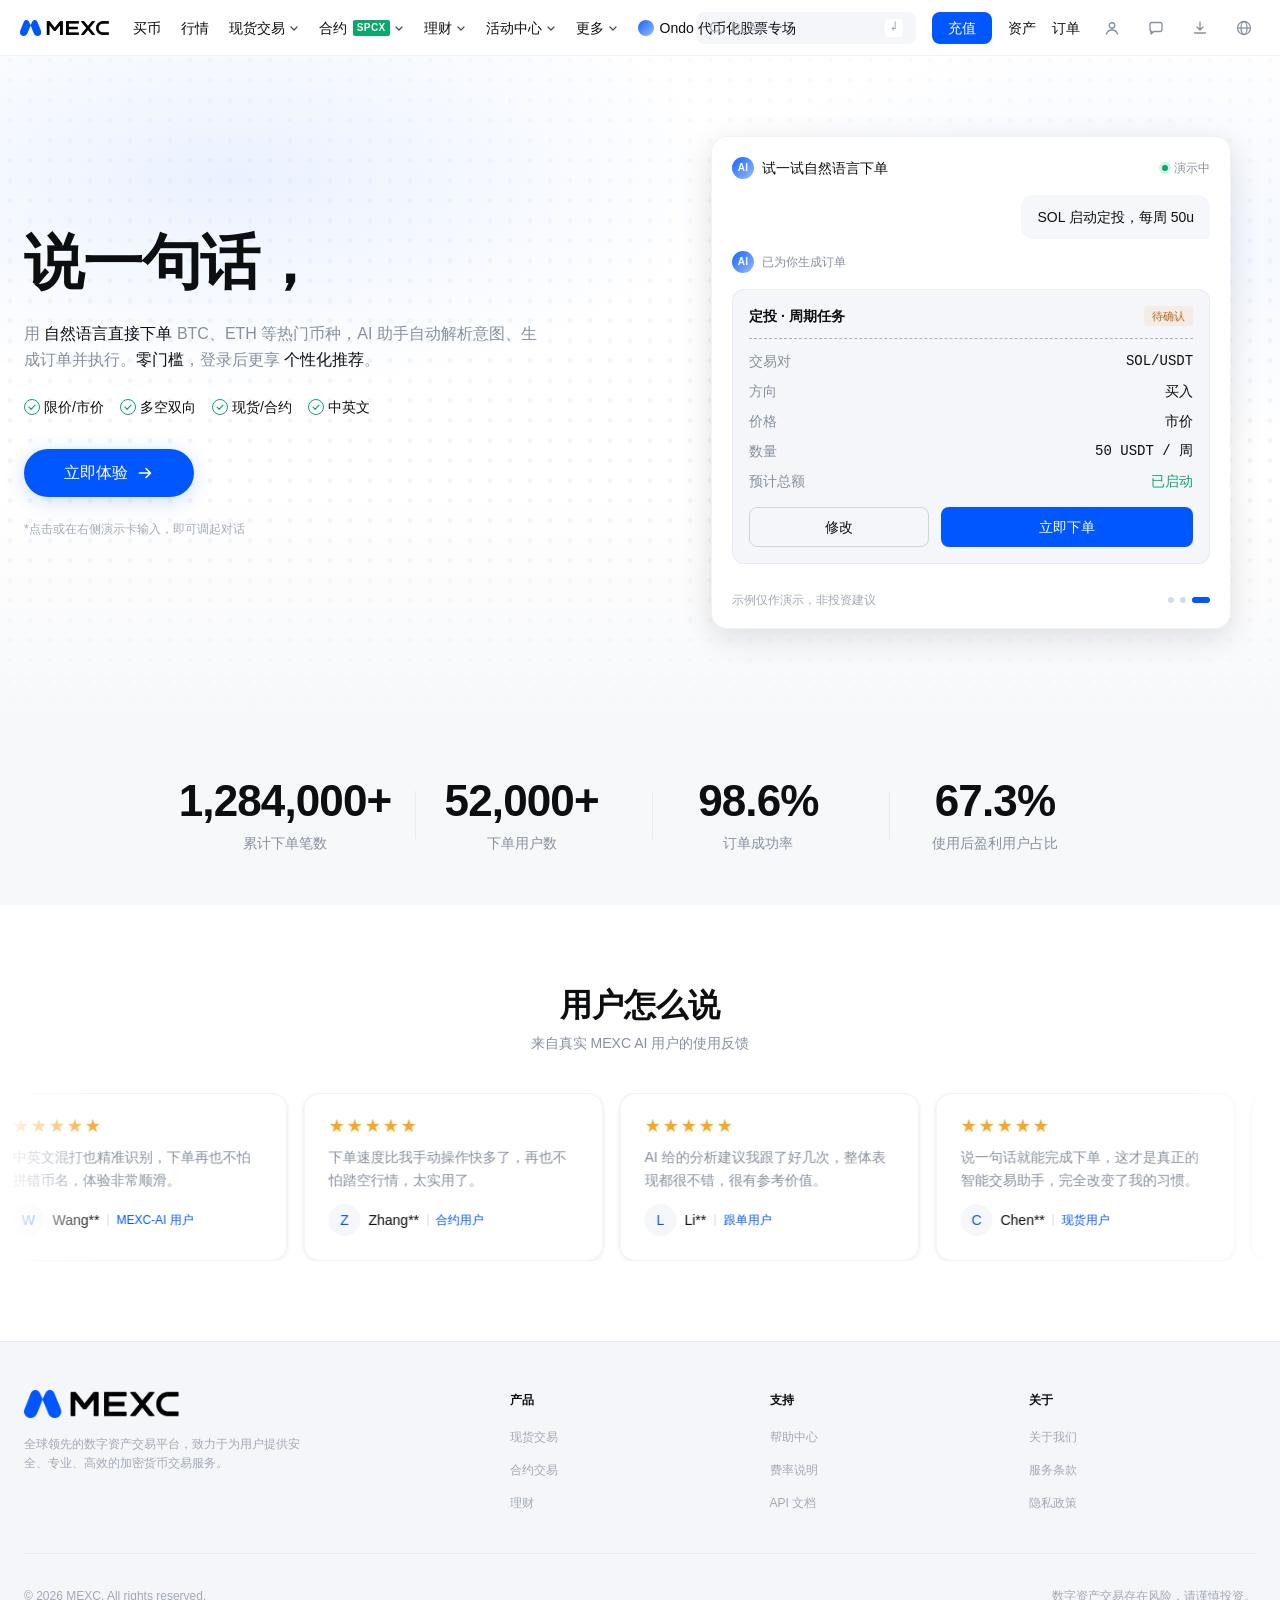
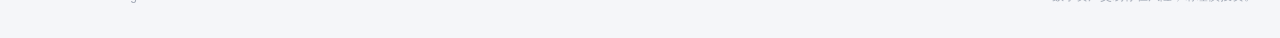
==== commit 03ca501c: "Add index.html with redirect to another page" ====
--- a/index.html
+++ b/index.html
@@ -1,1435 +1,11 @@
 <!DOCTYPE html>
-<html lang="zh-CN">
-<head>
-  <meta charset="UTF-8" />
-  <meta name="viewport" content="width=device-width, initial-scale=1.0" />
-  <meta name="description" content="MEXC AI 项目介绍 — 探索智能交易与数字资产创新" />
-  <title>MEXC AI 项目介绍</title>
-  <meta name="theme-color" content="#0B0E11" />
-  <!-- 首屏兜底：内置浏览器若未加载 tokens.css，避免白底白字 -->
-  <style>
-    :root {
-      --color-bg-page: #0B0E11;
-      --color-text-primary: #EAECEF;
-      --color-brand-default: #00B897;
-      --color-bg-default: #181A20;
-      --color-border-subtle: #1E2026;
-      --color-text-secondary: #B7BDC6;
-      --color-text-tertiary: #848E9C;
-      --font-family-base: -apple-system, BlinkMacSystemFont, 'PingFang SC', 'Microsoft YaHei', sans-serif;
-      --font-family-mono: 'SF Mono', ui-monospace, monospace;
-      /* Hero 标题字号：tokens.css 未加载时仍生效 */
-      --font-size-60: 60px;
-    }
-  </style>
-  <link rel="stylesheet" href="./tokens.css" />
-  <link rel="stylesheet" href="./assets/dot-grid.css" />
-  <link rel="stylesheet" href="./assets/gradient-text.css" />
-  <link rel="stylesheet" href="./assets/typewriter.css" />
-  <style>
-    *,
-    *::before,
-    *::after {
-      box-sizing: border-box;
-      margin: 0;
-      padding: 0;
-    }
-
-    html {
-      background: var(--color-bg-page);
-      color: var(--color-text-primary);
-    }
-
-    body {
-      font-family: var(--font-family-base);
-      font-size: 14px;
-      line-height: 20px;
-      color: var(--color-text-primary);
-      background: var(--color-bg-page);
-      -webkit-font-smoothing: antialiased;
-      min-height: 100vh;
-      display: flex;
-      flex-direction: column;
-    }
-
-    a {
-      color: inherit;
-      text-decoration: none;
-    }
-
-    ul {
-      list-style: none;
-    }
-
-    .price,
-    .number,
-    .percentage,
-    [data-type="price"] {
-      font-family: var(--font-family-mono);
-      font-feature-settings: "tnum";
-      font-variant-numeric: tabular-nums;
-    }
-
-    .container {
-      max-width: var(--layout-content-width);
-      margin: 0 auto;
-      padding: 0 var(--layout-gutter);
-    }
-
-    /* ── Header（参考线上 mexc.com） ── */
-    .site-header {
-      position: sticky;
-      top: 0;
-      z-index: var(--z-sticky);
-      height: 56px;
-      background: var(--color-bg-l0);
-      border-bottom: 1px solid var(--color-line-base);
-    }
-
-    .site-header__bar {
-      display: flex;
-      align-items: center;
-      height: 100%;
-      padding: 0 var(--spacing-5);
-      gap: var(--spacing-6);
-      min-width: 0;
-    }
-
-    .site-header__left {
-      display: flex;
-      align-items: center;
-      gap: var(--spacing-6);
-      flex: 1;
-      min-width: 0;
-    }
-
-    .site-header__right {
-      display: flex;
-      align-items: center;
-      gap: var(--spacing-4);
-      flex-shrink: 0;
-    }
-
-    .site-header__logo {
-      display: inline-flex;
-      align-items: center;
-      flex-shrink: 0;
-      height: 16px;
-    }
-
-    .site-header__logo-img {
-      height: 16px;
-      width: auto;
-      display: block;
-    }
-
-    .site-header__nav {
-      display: flex;
-      align-items: center;
-      gap: var(--spacing-5);
-      flex-shrink: 0;
-    }
-
-    .site-header__nav-item {
-      position: relative;
-      display: inline-flex;
-      align-items: center;
-      gap: 4px;
-      font: var(--text-body-m-med);
-      color: var(--color-text-primary);
-      background: none;
-      border: none;
-      padding: 0;
-      cursor: pointer;
-      white-space: nowrap;
-      transition: color var(--transition-fast);
-      text-decoration: none;
-    }
-
-    .site-header__nav-item:hover {
-      color: var(--color-brand-content);
-    }
-
-    .site-header__caret {
-      width: 10px;
-      height: 10px;
-      display: block;
-      flex-shrink: 0;
-      opacity: 0.75;
-    }
-
-    .site-header__nav-tag {
-      display: inline-flex;
-      align-items: center;
-      padding: 1px 4px;
-      margin-left: 2px;
-      background: var(--color-up);
-      color: var(--color-text-white);
-      font-size: 10px;
-      line-height: 14px;
-      font-weight: var(--font-weight-bold);
-      border-radius: 2px;
-      letter-spacing: 0.04em;
-    }
-
-    .site-header__featured {
-      display: inline-flex;
-      align-items: center;
-      gap: 6px;
-      font: var(--text-body-m-med);
-      color: var(--color-text-primary);
-      white-space: nowrap;
-      text-decoration: none;
-      transition: color var(--transition-fast);
-    }
-
-    .site-header__featured:hover {
-      color: var(--color-brand-content);
-    }
-
-    .site-header__featured-icon {
-      width: 16px;
-      height: 16px;
-      border-radius: var(--radius-full);
-      background: linear-gradient(135deg, #1463ff 0%, #99bcff 100%);
-      flex-shrink: 0;
-    }
-
-    /* 搜索框 */
-    .site-header__search {
-      display: inline-flex;
-      align-items: center;
-      gap: var(--spacing-2);
-      width: 220px;
-      height: 32px;
-      padding: 0 var(--spacing-3);
-      background: var(--color-bg-fill);
-      border: 1px solid transparent;
-      border-radius: var(--radius-md);
-      color: var(--color-text-tertiary);
-      transition: border-color var(--transition-fast);
-    }
-
-    .site-header__search:hover {
-      border-color: var(--color-line-strong);
-    }
-
-    .site-header__search-icon {
-      width: 14px;
-      height: 14px;
-      flex-shrink: 0;
-      color: var(--color-text-tertiary);
-    }
-
-    .site-header__search-input {
-      flex: 1;
-      min-width: 0;
-      background: transparent;
-      border: none;
-      outline: none;
-      font: var(--text-body-m);
-      color: var(--color-text-primary);
-    }
-
-    .site-header__search-input::placeholder {
-      color: var(--color-text-tertiary);
-    }
-
-    .site-header__search-kbd {
-      display: inline-flex;
-      align-items: center;
-      justify-content: center;
-      width: 18px;
-      height: 18px;
-      border-radius: var(--radius-sm);
-      background: var(--color-bg-overlay);
-      color: var(--color-text-secondary);
-      font-size: 12px;
-      flex-shrink: 0;
-    }
-
-    /* CTA 充值按钮 */
-    .site-header__cta {
-      display: inline-flex;
-      align-items: center;
-      justify-content: center;
-      height: 32px;
-      padding: 0 var(--spacing-4);
-      background: var(--color-brand-default);
-      color: var(--color-text-white);
-      font: var(--text-body-m-med);
-      border-radius: var(--radius-md);
-      border: none;
-      cursor: pointer;
-      text-decoration: none;
-      transition: background var(--transition-fast);
-      flex-shrink: 0;
-    }
-
-    .site-header__cta:hover {
-      background: var(--color-brand-hover);
-    }
-
-    .site-header__cta:active {
-      background: var(--color-brand-pressed);
-    }
-
-    .site-header__link {
-      font: var(--text-body-m-med);
-      color: var(--color-text-primary);
-      white-space: nowrap;
-      text-decoration: none;
-      transition: color var(--transition-fast);
-      flex-shrink: 0;
-    }
-
-    .site-header__link:hover {
-      color: var(--color-brand-content);
-    }
-
-    .site-header__icons {
-      display: flex;
-      align-items: center;
-      gap: var(--spacing-3);
-    }
-
-    .site-header__icon-btn {
-      display: inline-flex;
-      align-items: center;
-      justify-content: center;
-      width: 32px;
-      height: 32px;
-      padding: 0;
-      border: none;
-      background: none;
-      cursor: pointer;
-      color: var(--color-text-secondary);
-      border-radius: var(--radius-md);
-      flex-shrink: 0;
-      transition: color var(--transition-fast), background var(--transition-fast);
-    }
-
-    .site-header__icon-btn:hover {
-      color: var(--color-text-primary);
-      background: var(--color-bg-fill);
-    }
-
-    .site-header__icon-btn svg {
-      width: 18px;
-      height: 18px;
-      display: block;
-    }
-
-    .btn {
-      display: inline-flex;
-      align-items: center;
-      justify-content: center;
-      padding: 10px var(--spacing-6);
-      border-radius: var(--radius-md);
-      font-size: var(--font-size-md);
-      font-weight: var(--font-weight-semibold);
-      border: none;
-      cursor: pointer;
-      transition: background var(--transition-fast), border-color var(--transition-fast), color var(--transition-fast);
-      white-space: nowrap;
-    }
-
-    .btn--primary {
-      background: var(--color-brand-default);
-      color: var(--color-bg-page);
-    }
-
-    .btn--primary:hover {
-      background: var(--color-brand-hover);
-    }
-
-    .btn--primary:active {
-      background: var(--color-brand-pressed);
-    }
-
-    .btn--ghost {
-      background: transparent;
-      border: 1px solid var(--color-border-brand);
-      color: var(--color-brand-default);
-    }
-
-    .btn--ghost:hover {
-      background: var(--color-brand-container);
-    }
-
-    .btn--sm {
-      padding: 8px var(--spacing-4);
-      font-size: var(--font-size-sm);
-    }
-
-    /* ── Hero（左文 + 右演示卡，参考 gate skills-hub） ── */
-    .hero {
-      position: relative;
-      padding: 80px 0 96px;
-      overflow: hidden;
-      flex: 1;
-    }
-
-    .hero__inner {
-      display: grid;
-      grid-template-columns: 1fr;
-      gap: var(--spacing-12);
-      align-items: center;
-    }
-
-    @media (min-width: 1024px) {
-      .hero__inner {
-        grid-template-columns: minmax(0, 1.05fr) minmax(0, 1fr);
-        gap: 64px;
-      }
-    }
-
-    /* 左侧文案 */
-    .hero__copy {
-      display: flex;
-      flex-direction: column;
-      gap: var(--spacing-6);
-      min-width: 0;
-    }
-
-    .hero__title {
-      font-family: var(--font-family-base);
-      font-weight: 800;
-      /* 双 fallback：变量未定义时避免退回 h1 默认 ~2em（约 28px） */
-      font-size: var(--font-size-60, 60px);
-      line-height: 1.15;
-      letter-spacing: -0.02em;
-      color: var(--color-text-primary);
-      margin: 0;
-      white-space: nowrap;
-    }
-
-    .hero__desc {
-      font: var(--text-body-l);
-      font-weight: 400;
-      color: var(--color-text-secondary);
-      max-width: 520px;
-      line-height: 1.6;
-      margin: 0;
-    }
-
-    .hero__desc strong {
-      color: var(--color-text-primary);
-      font-weight: var(--font-weight-medium);
-    }
-
-    .hero__tags {
-      display: flex;
-      flex-wrap: wrap;
-      align-items: center;
-      gap: var(--spacing-4);
-    }
-
-    .hero__tag {
-      display: inline-flex;
-      align-items: center;
-      gap: var(--spacing-1);
-      font: var(--text-body-s);
-      color: var(--color-text-primary);
-    }
-
-    .hero__tag-icon {
-      display: inline-flex;
-      align-items: center;
-      justify-content: center;
-      flex-shrink: 0;
-      width: 16px;
-      height: 16px;
-      border-radius: var(--radius-full);
-      border: 1px solid var(--color-up);
-      color: var(--color-up);
-    }
-
-    .hero__tag-icon svg {
-      width: 10px;
-      height: 10px;
-    }
-
-    .hero__tag-label {
-      font: var(--text-body-14);
-    }
-
-    .hero__cta-row {
-      display: flex;
-      align-items: center;
-      gap: var(--spacing-4);
-      margin-top: var(--spacing-2);
-      flex-wrap: wrap;
-    }
-
-    .hero__cta {
-      display: inline-flex;
-      align-items: center;
-      justify-content: center;
-      gap: var(--spacing-2);
-      height: 48px;
-      width: 170px;
-      padding: 0 var(--spacing-6);
-      background: var(--color-brand-default);
-      color: var(--color-text-white);
-      font: var(--text-body-l-med);
-      border-radius: 416px;
-      border: none;
-      cursor: pointer;
-      text-decoration: none;
-      transition: background var(--transition-fast), transform var(--transition-fast);
-      box-shadow: var(--shadow-brand);
-    }
-
-    .hero__cta:hover {
-      background: var(--color-brand-hover);
-      transform: translateY(-1px);
-    }
-
-    .hero__cta:active {
-      background: var(--color-brand-pressed);
-      transform: translateY(0);
-    }
-
-    .hero__cta-arrow {
-      width: 18px;
-      height: 18px;
-      transition: transform var(--transition-fast);
-    }
-
-    .hero__cta:hover .hero__cta-arrow {
-      transform: translateX(3px);
-    }
-
-    .hero__hint {
-      font: var(--text-body-s);
-      color: var(--color-text-tertiary);
-      margin: 0;
-    }
-
-    /* 右侧演示卡 */
-    .hero__demo {
-      position: relative;
-      width: 100%;
-      max-width: 520px;
-      justify-self: center;
-      padding: var(--spacing-5);
-      background: var(--color-bg-card);
-      border: 1px solid var(--color-line-base);
-      border-radius: var(--radius-xl);
-      box-shadow: var(--shadow-lg);
-    }
-
-    .demo__header {
-      display: flex;
-      align-items: center;
-      justify-content: space-between;
-      margin-bottom: var(--spacing-4);
-    }
-
-    .demo__title {
-      display: inline-flex;
-      align-items: center;
-      gap: var(--spacing-2);
-      font: var(--text-body-m-med);
-      color: var(--color-text-primary);
-    }
-
-    .demo__ai-badge {
-      display: inline-flex;
-      align-items: center;
-      justify-content: center;
-      width: 22px;
-      height: 22px;
-      border-radius: var(--radius-full);
-      background: linear-gradient(135deg, #1463ff 0%, #99bcff 100%);
-      color: var(--color-text-white);
-      font-size: 10px;
-      font-weight: var(--font-weight-bold);
-      letter-spacing: 0.04em;
-    }
-
-    .demo__status {
-      display: inline-flex;
-      align-items: center;
-      gap: 6px;
-      font: var(--text-body-s);
-      color: var(--color-text-secondary);
-    }
-
-    .demo__status-dot {
-      width: 6px;
-      height: 6px;
-      border-radius: var(--radius-full);
-      background: var(--color-up);
-      box-shadow: 0 0 0 3px rgba(11, 186, 116, 0.18);
-    }
-
-    .demo__conversation {
-      display: flex;
-      flex-direction: column;
-      gap: var(--spacing-3);
-      margin-bottom: var(--spacing-4);
-    }
-
-    .demo__bubble-user {
-      align-self: flex-end;
-      max-width: 80%;
-      padding: var(--spacing-3) var(--spacing-4);
-      background: var(--color-brand-container);
-      border-radius: 12px 12px 4px 12px;
-      font: var(--text-body-m);
-      color: var(--color-text-primary);
-    }
-
-    .demo__bubble-ai {
-      display: inline-flex;
-      align-items: center;
-      gap: var(--spacing-2);
-      font: var(--text-body-s);
-      color: var(--color-text-secondary);
-    }
-
-    /* 嵌套订单卡 */
-    .demo__order {
-      padding: var(--spacing-4);
-      background: var(--color-bg-fill);
-      border: 1px solid var(--color-line-base);
-      border-radius: var(--radius-lg);
-    }
-
-    .demo__order-head {
-      display: flex;
-      align-items: center;
-      justify-content: space-between;
-      padding-bottom: var(--spacing-3);
-      border-bottom: 1px dashed var(--color-line-dashed);
-      margin-bottom: var(--spacing-3);
-    }
-
-    .demo__order-name {
-      font: var(--text-title-xs);
-      color: var(--color-text-primary);
-    }
-
-    .demo__order-tag {
-      display: inline-flex;
-      align-items: center;
-      padding: 2px var(--spacing-2);
-      background: var(--color-warning-bg);
-      color: #c2620e;
-      font-size: 11px;
-      line-height: 16px;
-      font-weight: var(--font-weight-medium);
-      border-radius: var(--radius-sm);
-    }
-
-    .demo__order-rows {
-      display: flex;
-      flex-direction: column;
-      gap: 10px;
-      margin-bottom: var(--spacing-4);
-    }
-
-    .demo__order-row {
-      display: flex;
-      align-items: center;
-      justify-content: space-between;
-      font: var(--text-body-m);
-    }
-
-    .demo__order-row-label {
-      color: var(--color-text-secondary);
-    }
-
-    .demo__order-row-value {
-      color: var(--color-text-primary);
-      font-weight: var(--font-weight-medium);
-      font-family: var(--font-family-mono);
-      font-variant-numeric: tabular-nums;
-    }
-
-    .demo__order-row-value--text {
-      font-family: var(--font-family-base);
-    }
-
-    .demo__order-row-value--up {
-      color: var(--color-up);
-    }
-
-    .demo__order-actions {
-      display: grid;
-      grid-template-columns: 1fr 1.4fr;
-      gap: var(--spacing-3);
-    }
-
-    .demo__btn {
-      display: inline-flex;
-      align-items: center;
-      justify-content: center;
-      height: 40px;
-      border-radius: var(--radius-md);
-      font: var(--text-body-m-med);
-      cursor: pointer;
-      border: none;
-      transition: background var(--transition-fast), border-color var(--transition-fast);
-    }
-
-    .demo__btn--secondary {
-      background: transparent;
-      border: 1px solid var(--color-line-strong);
-      color: var(--color-text-primary);
-    }
-
-    .demo__btn--secondary:hover {
-      border-color: var(--color-text-secondary);
-    }
-
-    .demo__btn--primary {
-      background: var(--color-brand-default);
-      color: var(--color-text-white);
-    }
-
-    .demo__btn--primary:hover {
-      background: var(--color-brand-hover);
-    }
-
-    .demo__footer {
-      display: flex;
-      align-items: center;
-      justify-content: space-between;
-      margin-top: var(--spacing-4);
-      padding-top: var(--spacing-3);
-    }
-
-    .demo__footer-note {
-      font: var(--text-body-s);
-      color: var(--color-text-tertiary);
-    }
-
-    .demo__dots {
-      display: inline-flex;
-      gap: 6px;
-    }
-
-    .demo__dot {
-      width: 6px;
-      height: 6px;
-      border-radius: var(--radius-full);
-      background: var(--color-line-strong);
-    }
-
-    .demo__dot--active {
-      width: 18px;
-      background: var(--color-brand-default);
-    }
-
-    /* ── Footer ── */
-    .site-footer {
-      background: var(--color-bg-default);
-      border-top: 1px solid var(--color-border-subtle);
-      padding: var(--spacing-12) 0 var(--spacing-8);
-    }
-
-    .site-footer__grid {
-      display: grid;
-      grid-template-columns: 1fr;
-      gap: var(--spacing-8);
-      margin-bottom: var(--spacing-10);
-    }
-
-    .site-footer__logo {
-      height: 28px;
-    }
-
-    .site-footer__logo .site-header__logo-img {
-      height: 28px;
-    }
-
-    .site-footer__brand-desc {
-      font: var(--text-body-s);
-      color: var(--color-text-tertiary);
-      margin-top: var(--spacing-3);
-      max-width: 280px;
-      line-height: 1.6;
-    }
-
-    .site-footer__col-title {
-      font-size: var(--font-size-sm);
-      font-weight: var(--font-weight-semibold);
-      color: var(--color-text-primary);
-      margin-bottom: var(--spacing-4);
-    }
-
-    .site-footer__links {
-      display: flex;
-      flex-direction: column;
-      gap: var(--spacing-3);
-    }
-
-    .site-footer__links a {
-      font-size: var(--font-size-sm);
-      color: var(--color-text-tertiary);
-      transition: color var(--transition-fast);
-    }
-
-    .site-footer__links a:hover {
-      color: var(--color-brand-default);
-    }
-
-    .site-footer__bottom {
-      display: flex;
-      flex-direction: column;
-      align-items: center;
-      gap: var(--spacing-4);
-      padding-top: var(--spacing-8);
-      border-top: 1px solid var(--color-border-subtle);
-      font-size: var(--font-size-xs);
-      color: var(--color-text-quaternary);
-      text-align: center;
-    }
-
-    @media (min-width: 768px) {
-      .site-footer__grid {
-        grid-template-columns: 2fr 1fr 1fr 1fr;
-      }
-
-      .site-footer__bottom {
-        flex-direction: row;
-        justify-content: space-between;
-        text-align: left;
-      }
-    }
-
-    /* ── Stats（hero 下方数据条，无卡片背景） ── */
-    .stats {
-      background: var(--color-bg-table);
-      padding: var(--spacing-12) 0;
-      display: flex;
-      align-items: center;
-      min-height: 180px;
-    }
-
-    .stats__card {
-      display: grid;
-      grid-template-columns: 1fr;
-      gap: var(--spacing-8);
-    }
-
-    @media (min-width: 768px) {
-      .stats__card {
-        grid-template-columns: repeat(4, 1fr);
-        gap: var(--spacing-6);
-      }
-    }
-
-    .stats__item {
-      display: flex;
-      flex-direction: column;
-      align-items: center;
-      gap: var(--spacing-2);
-      text-align: center;
-      position: relative;
-    }
-
-    @media (min-width: 768px) {
-      .stats__item + .stats__item::before {
-        content: "";
-        position: absolute;
-        left: 0;
-        top: 50%;
-        transform: translateY(-50%);
-        width: 1px;
-        height: 48px;
-        background: var(--color-line-base);
-      }
-    }
-
-    .stats__value {
-      font-family: var(--font-family-base);
-      font-weight: 700;
-      font-size: 36px;
-      line-height: 1.1;
-      letter-spacing: -0.02em;
-      color: var(--color-text-primary);
-      font-variant-numeric: tabular-nums;
-      font-feature-settings: "tnum";
-    }
-
-    @media (min-width: 1024px) {
-      .stats__value {
-        font-size: 44px;
-      }
-    }
-
-    .stats__label {
-      font: var(--text-body-14);
-      color: var(--color-text-secondary);
-    }
-
-    /* ── Feedback Marquee ── */
-    .feedback {
-      --_star: #f5a623;
-      padding: var(--spacing-20) 0;
-      overflow: hidden;
-    }
-
-    .feedback__header {
-      text-align: center;
-      margin-bottom: var(--spacing-10);
-    }
-
-    .feedback__title {
-      font: var(--text-headline-32);
-      color: var(--color-text-primary);
-      margin-bottom: var(--spacing-2);
-    }
-
-    .feedback__subtitle {
-      font: var(--text-body-14);
-      color: var(--color-text-secondary);
-    }
-
-    .feedback__row {
-      overflow: hidden;
-      mask-image: linear-gradient(to right, transparent 0%, black 8%, black 92%, transparent 100%);
-      -webkit-mask-image: linear-gradient(to right, transparent 0%, black 8%, black 92%, transparent 100%);
-    }
-
-    .feedback__row + .feedback__row {
-      margin-top: var(--spacing-4);
-    }
-
-    .feedback__row:hover .feedback__runner {
-      animation-play-state: paused;
-    }
-
-    .feedback__runner {
-      display: flex;
-      gap: var(--spacing-4);
-      width: max-content;
-    }
-
-    .feedback__runner--ltr {
-      animation: fb-ltr 70s linear infinite;
-    }
-
-    @keyframes fb-ltr {
-      from { transform: translateX(0); }
-      to   { transform: translateX(-50%); }
-    }
-
-    .feedback__card {
-      flex-shrink: 0;
-      width: 300px;
-      background: var(--color-bg-card);
-      border: 1px solid var(--color-line-base);
-      border-radius: var(--radius-xl);
-      padding: var(--spacing-6);
-      box-shadow: var(--shadow-sm);
-      display: flex;
-      flex-direction: column;
-      gap: var(--spacing-3);
-    }
-
-    .feedback__stars {
-      color: var(--_star);
-      font-size: 16px;
-      letter-spacing: 2px;
-      line-height: 1;
-    }
-
-    .feedback__quote {
-      font: var(--text-body-14);
-      color: var(--color-text-secondary);
-      line-height: 1.65;
-      flex: 1;
-    }
-
-    .feedback__author {
-      display: flex;
-      align-items: center;
-      gap: var(--spacing-2);
-    }
-
-    .feedback__avatar {
-      flex-shrink: 0;
-      width: 32px;
-      height: 32px;
-      border-radius: var(--radius-full);
-      background: var(--color-brand-container);
-      color: var(--color-text-brand);
-      font: var(--text-body-14-med);
-      display: flex;
-      align-items: center;
-      justify-content: center;
-    }
-
-    .feedback__author-name {
-      font: var(--text-body-14-med);
-      color: var(--color-text-primary);
-    }
-
-    .feedback__author-sep {
-      width: 1px;
-      height: 12px;
-      background: var(--color-line-strong);
-      flex-shrink: 0;
-    }
-
-    .feedback__author-role {
-      font: var(--text-body-12);
-      color: var(--color-text-brand);
-    }
-  </style>
-</head>
-<body>
-  <header class="site-header">
-    <div class="site-header__bar">
-      <div class="site-header__left">
-        <a href="/" class="site-header__logo" aria-label="MEXC 首页">
-          <img class="site-header__logo-img" src="./assets/header/logo-full.png" alt="MEXC" />
-        </a>
-        <nav class="site-header__nav" aria-label="主导航">
-          <a href="#" class="site-header__nav-item">买币</a>
-          <a href="#" class="site-header__nav-item">行情</a>
-          <button type="button" class="site-header__nav-item">
-            现货交易
-            <svg class="site-header__caret" viewBox="0 0 10 10" fill="none" aria-hidden="true"><path d="M2 4l3 3 3-3" stroke="currentColor" stroke-width="1.2" stroke-linecap="round" stroke-linejoin="round"/></svg>
-          </button>
-          <button type="button" class="site-header__nav-item">
-            合约
-            <span class="site-header__nav-tag">SPCX</span>
-            <svg class="site-header__caret" viewBox="0 0 10 10" fill="none" aria-hidden="true"><path d="M2 4l3 3 3-3" stroke="currentColor" stroke-width="1.2" stroke-linecap="round" stroke-linejoin="round"/></svg>
-          </button>
-          <button type="button" class="site-header__nav-item">
-            理财
-            <svg class="site-header__caret" viewBox="0 0 10 10" fill="none" aria-hidden="true"><path d="M2 4l3 3 3-3" stroke="currentColor" stroke-width="1.2" stroke-linecap="round" stroke-linejoin="round"/></svg>
-          </button>
-          <button type="button" class="site-header__nav-item">
-            活动中心
-            <svg class="site-header__caret" viewBox="0 0 10 10" fill="none" aria-hidden="true"><path d="M2 4l3 3 3-3" stroke="currentColor" stroke-width="1.2" stroke-linecap="round" stroke-linejoin="round"/></svg>
-          </button>
-          <button type="button" class="site-header__nav-item">
-            更多
-            <svg class="site-header__caret" viewBox="0 0 10 10" fill="none" aria-hidden="true"><path d="M2 4l3 3 3-3" stroke="currentColor" stroke-width="1.2" stroke-linecap="round" stroke-linejoin="round"/></svg>
-          </button>
-          <a href="#" class="site-header__featured">
-            <span class="site-header__featured-icon" aria-hidden="true"></span>
-            Ondo 代币化股票专场
-          </a>
-        </nav>
-      </div>
-      <div class="site-header__right">
-        <label class="site-header__search">
-          <svg class="site-header__search-icon" viewBox="0 0 14 14" fill="none" aria-hidden="true">
-            <circle cx="6" cy="6" r="4.5" stroke="currentColor" stroke-width="1.2"/>
-            <path d="M9.5 9.5L12.5 12.5" stroke="currentColor" stroke-width="1.2" stroke-linecap="round"/>
-          </svg>
-          <input class="site-header__search-input" type="search" placeholder="PLAY" aria-label="搜索" />
-          <span class="site-header__search-kbd" aria-hidden="true">↵</span>
-        </label>
-        <a href="#" class="site-header__cta">充值</a>
-        <a href="#" class="site-header__link">资产</a>
-        <a href="#" class="site-header__link">订单</a>
-        <div class="site-header__icons">
-          <button type="button" class="site-header__icon-btn" aria-label="用户中心">
-            <svg viewBox="0 0 18 18" fill="none" aria-hidden="true">
-              <circle cx="9" cy="6.5" r="2.75" stroke="currentColor" stroke-width="1.3"/>
-              <path d="M3.5 15c.8-2.6 2.9-4 5.5-4s4.7 1.4 5.5 4" stroke="currentColor" stroke-width="1.3" stroke-linecap="round"/>
-            </svg>
-          </button>
-          <button type="button" class="site-header__icon-btn" aria-label="消息">
-            <svg viewBox="0 0 18 18" fill="none" aria-hidden="true">
-              <path d="M3 5.5C3 4.4 3.9 3.5 5 3.5h8c1.1 0 2 .9 2 2v5c0 1.1-.9 2-2 2H7l-3 2.5v-2.5H5c-1.1 0-2-.9-2-2v-5z" stroke="currentColor" stroke-width="1.3" stroke-linejoin="round"/>
-            </svg>
-          </button>
-          <button type="button" class="site-header__icon-btn" aria-label="下载">
-            <svg viewBox="0 0 18 18" fill="none" aria-hidden="true">
-              <path d="M9 3v8m0 0l-3-3m3 3l3-3M3.5 14h11" stroke="currentColor" stroke-width="1.3" stroke-linecap="round" stroke-linejoin="round"/>
-            </svg>
-          </button>
-          <button type="button" class="site-header__icon-btn" aria-label="语言">
-            <svg viewBox="0 0 18 18" fill="none" aria-hidden="true">
-              <circle cx="9" cy="9" r="6.5" stroke="currentColor" stroke-width="1.3"/>
-              <ellipse cx="9" cy="9" rx="3" ry="6.5" stroke="currentColor" stroke-width="1.3"/>
-              <path d="M2.5 9h13" stroke="currentColor" stroke-width="1.3"/>
-            </svg>
-          </button>
-        </div>
-      </div>
-    </div>
-  </header>
-
-  <main>
-    <section class="hero" id="overview" aria-labelledby="hero-title">
-      <div class="hero__bg" aria-hidden="true">
-        <div
-          id="hero-dot-grid"
-          class="dot-grid hero__dot-grid"
-          data-dot-size="5"
-          data-gap="15"
-          data-base-color="#f1f4fa"
-          data-active-color="#3B82F6"
-          data-proximity="150"
-          data-speed-trigger="100"
-          data-shock-radius="280"
-          data-shock-strength="5"
-          data-max-speed="5000"
-          data-resistance="750"
-          data-return-duration="1.5"
-        >
-          <div class="dot-grid__wrap">
-            <canvas class="dot-grid__canvas" aria-hidden="true"></canvas>
-          </div>
-        </div>
-        <div class="hero__glow"></div>
-      </div>
-      <div class="container hero__inner">
-        <div class="hero__copy">
-          <h1 class="hero__title" id="hero-title">
-            说一句话，<span
-              id="hero-typewriter"
-              class="gradient-text custom-class hero__typewriter"
-              data-text="即可下单"
-              data-speed="140"
-              data-delay="600"
-              data-pause-end="2200"
-              data-pause-start="600"
-              data-delete-speed="80"
-              aria-label="即可下单"
-            ></span>
-          </h1>
-          <p class="hero__desc">
-            用 <strong>自然语言直接下单</strong> BTC、ETH 等热门币种，AI 助手自动解析意图、生成订单并执行。<strong>零门槛</strong>，登录后更享 <strong>个性化推荐</strong>。
-          </p>
-          <div class="hero__tags" role="list" aria-label="能力标签">
-            <span class="hero__tag" role="listitem">
-              <span class="hero__tag-icon" aria-hidden="true">
-                <svg viewBox="0 0 10 10" fill="none">
-                  <path d="M2 5.2 4.1 7.4 8 3.2" stroke="currentColor" stroke-width="1.2" stroke-linecap="round" stroke-linejoin="round"/>
-                </svg>
-              </span>
-              <span class="hero__tag-label">限价/市价</span>
-            </span>
-            <span class="hero__tag" role="listitem">
-              <span class="hero__tag-icon" aria-hidden="true">
-                <svg viewBox="0 0 10 10" fill="none">
-                  <path d="M2 5.2 4.1 7.4 8 3.2" stroke="currentColor" stroke-width="1.2" stroke-linecap="round" stroke-linejoin="round"/>
-                </svg>
-              </span>
-              <span class="hero__tag-label">多空双向</span>
-            </span>
-            <span class="hero__tag" role="listitem">
-              <span class="hero__tag-icon" aria-hidden="true">
-                <svg viewBox="0 0 10 10" fill="none">
-                  <path d="M2 5.2 4.1 7.4 8 3.2" stroke="currentColor" stroke-width="1.2" stroke-linecap="round" stroke-linejoin="round"/>
-                </svg>
-              </span>
-              <span class="hero__tag-label">现货/合约</span>
-            </span>
-            <span class="hero__tag" role="listitem">
-              <span class="hero__tag-icon" aria-hidden="true">
-                <svg viewBox="0 0 10 10" fill="none">
-                  <path d="M2 5.2 4.1 7.4 8 3.2" stroke="currentColor" stroke-width="1.2" stroke-linecap="round" stroke-linejoin="round"/>
-                </svg>
-              </span>
-              <span class="hero__tag-label">中英文</span>
-            </span>
-          </div>
-          <div class="hero__cta-row">
-            <a href="#demo" class="hero__cta">
-              立即体验
-              <svg class="hero__cta-arrow" viewBox="0 0 18 18" fill="none" aria-hidden="true">
-                <path d="M3.5 9h11M10 4.5L14.5 9 10 13.5" stroke="currentColor" stroke-width="1.6" stroke-linecap="round" stroke-linejoin="round"/>
-              </svg>
-            </a>
-          </div>
-          <p class="hero__hint">*点击或在右侧演示卡输入，即可调起对话</p>
-        </div>
-
-        <aside class="hero__demo" aria-label="AI 自然语言下单演示" id="demo">
-          <div class="demo__header">
-            <div class="demo__title">
-              <span class="demo__ai-badge" aria-hidden="true">AI</span>
-              试一试自然语言下单
-            </div>
-            <span class="demo__status">
-              <span class="demo__status-dot" aria-hidden="true"></span>
-              演示中
-            </span>
-          </div>
-
-          <div class="demo__conversation">
-            <div class="demo__bubble-user">SOL 启动定投，每周 50u</div>
-            <div class="demo__bubble-ai">
-              <span class="demo__ai-badge" aria-hidden="true">AI</span>
-              已为你生成订单
-            </div>
-          </div>
-
-          <div class="demo__order">
-            <div class="demo__order-head">
-              <span class="demo__order-name">定投 · 周期任务</span>
-              <span class="demo__order-tag">待确认</span>
-            </div>
-            <div class="demo__order-rows">
-              <div class="demo__order-row">
-                <span class="demo__order-row-label">交易对</span>
-                <span class="demo__order-row-value">SOL/USDT</span>
-              </div>
-              <div class="demo__order-row">
-                <span class="demo__order-row-label">方向</span>
-                <span class="demo__order-row-value demo__order-row-value--text">买入</span>
-              </div>
-              <div class="demo__order-row">
-                <span class="demo__order-row-label">价格</span>
-                <span class="demo__order-row-value demo__order-row-value--text">市价</span>
-              </div>
-              <div class="demo__order-row">
-                <span class="demo__order-row-label">数量</span>
-                <span class="demo__order-row-value">50 USDT / 周</span>
-              </div>
-              <div class="demo__order-row">
-                <span class="demo__order-row-label">预计总额</span>
-                <span class="demo__order-row-value demo__order-row-value--text demo__order-row-value--up">已启动</span>
-              </div>
-            </div>
-            <div class="demo__order-actions">
-              <button type="button" class="demo__btn demo__btn--secondary">修改</button>
-              <button type="button" class="demo__btn demo__btn--primary">立即下单</button>
-            </div>
-          </div>
-
-          <div class="demo__footer">
-            <span class="demo__footer-note">示例仅作演示，非投资建议</span>
-            <span class="demo__dots" aria-hidden="true">
-              <span class="demo__dot"></span>
-              <span class="demo__dot"></span>
-              <span class="demo__dot demo__dot--active"></span>
-            </span>
-          </div>
-        </aside>
-      </div>
-    </section>
-
-    <section class="stats" aria-label="核心数据">
-      <div class="container">
-        <div class="stats__card">
-          <div class="stats__item">
-            <div class="stats__value">1,284,000+</div>
-            <div class="stats__label">累计下单笔数</div>
-          </div>
-          <div class="stats__item">
-            <div class="stats__value">52,000+</div>
-            <div class="stats__label">下单用户数</div>
-          </div>
-          <div class="stats__item">
-            <div class="stats__value">98.6%</div>
-            <div class="stats__label">订单成功率</div>
-          </div>
-          <div class="stats__item">
-            <div class="stats__value">67.3%</div>
-            <div class="stats__label">使用后盈利用户占比</div>
-          </div>
-        </div>
-      </div>
-    </section>
-
-    <!-- ── Feedback Marquee ── -->
-    <section class="feedback" aria-label="用户评价">
-      <div class="feedback__header container">
-        <h2 class="feedback__title">用户怎么说</h2>
-        <p class="feedback__subtitle">来自真实 MEXC AI 用户的使用反馈</p>
-      </div>
-
-      <!-- Row 1: 向左滚动 -->
-      <div class="feedback__row">
-        <div class="feedback__runner feedback__runner--ltr" role="list">
-
-          <!-- === 原始卡片组 === -->
-          <article class="feedback__card" role="listitem">
-            <div class="feedback__stars" aria-label="五星好评">★★★★★</div>
-            <p class="feedback__quote">中英文混打也精准识别，下单再也不怕拼错币名，体验非常顺滑。</p>
-            <div class="feedback__author">
-              <div class="feedback__avatar" aria-hidden="true">W</div>
-              <span class="feedback__author-name">Wang**</span>
-              <span class="feedback__author-sep" aria-hidden="true"></span>
-              <span class="feedback__author-role">MEXC-AI 用户</span>
-            </div>
-          </article>
-
-          <article class="feedback__card" role="listitem">
-            <div class="feedback__stars" aria-label="五星好评">★★★★★</div>
-            <p class="feedback__quote">下单速度比我手动操作快多了，再也不怕踏空行情，太实用了。</p>
-            <div class="feedback__author">
-              <div class="feedback__avatar" aria-hidden="true">Z</div>
-              <span class="feedback__author-name">Zhang**</span>
-              <span class="feedback__author-sep" aria-hidden="true"></span>
-              <span class="feedback__author-role">合约用户</span>
-            </div>
-          </article>
-
-          <article class="feedback__card" role="listitem">
-            <div class="feedback__stars" aria-label="五星好评">★★★★★</div>
-            <p class="feedback__quote">AI 给的分析建议我跟了好几次，整体表现都很不错，很有参考价值。</p>
-            <div class="feedback__author">
-              <div class="feedback__avatar" aria-hidden="true">L</div>
-              <span class="feedback__author-name">Li**</span>
-              <span class="feedback__author-sep" aria-hidden="true"></span>
-              <span class="feedback__author-role">跟单用户</span>
-            </div>
-          </article>
-
-          <article class="feedback__card" role="listitem">
-            <div class="feedback__stars" aria-label="五星好评">★★★★★</div>
-            <p class="feedback__quote">说一句话就能完成下单，这才是真正的智能交易助手，完全改变了我的习惯。</p>
-            <div class="feedback__author">
-              <div class="feedback__avatar" aria-hidden="true">C</div>
-              <span class="feedback__author-name">Chen**</span>
-              <span class="feedback__author-sep" aria-hidden="true"></span>
-              <span class="feedback__author-role">现货用户</span>
-            </div>
-          </article>
-
-          <article class="feedback__card" role="listitem">
-            <div class="feedback__stars" aria-label="五星好评">★★★★★</div>
-            <p class="feedback__quote">识别意图很准，随口说"买点 BTC"就能直接执行，完全不需要学习操作界面。</p>
-            <div class="feedback__author">
-              <div class="feedback__avatar" aria-hidden="true">W</div>
-              <span class="feedback__author-name">Wu**</span>
-              <span class="feedback__author-sep" aria-hidden="true"></span>
-              <span class="feedback__author-role">普通用户</span>
-            </div>
-          </article>
-
-          <article class="feedback__card" role="listitem">
-            <div class="feedback__stars" aria-label="五星好评">★★★★★</div>
-            <p class="feedback__quote">多空双向都支持，合约党终于有了称手的 AI 工具，操作效率翻倍。</p>
-            <div class="feedback__author">
-              <div class="feedback__avatar" aria-hidden="true">X</div>
-              <span class="feedback__author-name">Xu**</span>
-              <span class="feedback__author-sep" aria-hidden="true"></span>
-              <span class="feedback__author-role">合约达人</span>
-            </div>
-          </article>
-
-          <!-- === 无障碍隐藏的复制组（seamless loop） === -->
-          <article class="feedback__card" aria-hidden="true">
-            <div class="feedback__stars">★★★★★</div>
-            <p class="feedback__quote">中英文混打也精准识别，下单再也不怕拼错币名，体验非常顺滑。</p>
-            <div class="feedback__author">
-              <div class="feedback__avatar">W</div>
-              <span class="feedback__author-name">Wang**</span>
-              <span class="feedback__author-sep"></span>
-              <span class="feedback__author-role">MEXC-AI 用户</span>
-            </div>
-          </article>
-
-          <article class="feedback__card" aria-hidden="true">
-            <div class="feedback__stars">★★★★★</div>
-            <p class="feedback__quote">下单速度比我手动操作快多了，再也不怕踏空行情，太实用了。</p>
-            <div class="feedback__author">
-              <div class="feedback__avatar">Z</div>
-              <span class="feedback__author-name">Zhang**</span>
-              <span class="feedback__author-sep"></span>
-              <span class="feedback__author-role">合约用户</span>
-            </div>
-          </article>
-
-          <article class="feedback__card" aria-hidden="true">
-            <div class="feedback__stars">★★★★★</div>
-            <p class="feedback__quote">AI 给的分析建议我跟了好几次，整体表现都很不错，很有参考价值。</p>
-            <div class="feedback__author">
-              <div class="feedback__avatar">L</div>
-              <span class="feedback__author-name">Li**</span>
-              <span class="feedback__author-sep"></span>
-              <span class="feedback__author-role">跟单用户</span>
-            </div>
-          </article>
-
-          <article class="feedback__card" aria-hidden="true">
-            <div class="feedback__stars">★★★★★</div>
-            <p class="feedback__quote">说一句话就能完成下单，这才是真正的智能交易助手，完全改变了我的习惯。</p>
-            <div class="feedback__author">
-              <div class="feedback__avatar">C</div>
-              <span class="feedback__author-name">Chen**</span>
-              <span class="feedback__author-sep"></span>
-              <span class="feedback__author-role">现货用户</span>
-            </div>
-          </article>
-
-          <article class="feedback__card" aria-hidden="true">
-            <div class="feedback__stars">★★★★★</div>
-            <p class="feedback__quote">识别意图很准，随口说"买点 BTC"就能直接执行，完全不需要学习操作界面。</p>
-            <div class="feedback__author">
-              <div class="feedback__avatar">W</div>
-              <span class="feedback__author-name">Wu**</span>
-              <span class="feedback__author-sep"></span>
-              <span class="feedback__author-role">普通用户</span>
-            </div>
-          </article>
-
-          <article class="feedback__card" aria-hidden="true">
-            <div class="feedback__stars">★★★★★</div>
-            <p class="feedback__quote">多空双向都支持，合约党终于有了称手的 AI 工具，操作效率翻倍。</p>
-            <div class="feedback__author">
-              <div class="feedback__avatar">X</div>
-              <span class="feedback__author-name">Xu**</span>
-              <span class="feedback__author-sep"></span>
-              <span class="feedback__author-role">合约达人</span>
-            </div>
-          </article>
-
-        </div>
-      </div>
-
-    </section>
-  </main>
-
-  <footer class="site-footer">
-    <div class="container">
-      <div class="site-footer__grid">
-        <div>
-          <a href="/" class="site-header__logo site-footer__logo" aria-label="MEXC 首页">
-            <img class="site-header__logo-img" src="./assets/header/logo-full.png" alt="MEXC" />
-          </a>
-          <p class="site-footer__brand-desc">
-            全球领先的数字资产交易平台，致力于为用户提供安全、专业、高效的加密货币交易服务。
-          </p>
-        </div>
-        <div>
-          <h3 class="site-footer__col-title">产品</h3>
-          <ul class="site-footer__links">
-            <li><a href="#spot">现货交易</a></li>
-            <li><a href="#futures">合约交易</a></li>
-            <li><a href="#earn">理财</a></li>
-          </ul>
-        </div>
-        <div>
-          <h3 class="site-footer__col-title">支持</h3>
-          <ul class="site-footer__links">
-            <li><a href="#help">帮助中心</a></li>
-            <li><a href="#fees">费率说明</a></li>
-            <li><a href="#api">API 文档</a></li>
-          </ul>
-        </div>
-        <div>
-          <h3 class="site-footer__col-title">关于</h3>
-          <ul class="site-footer__links">
-            <li><a href="#about">关于我们</a></li>
-            <li><a href="#terms">服务条款</a></li>
-            <li><a href="#privacy">隐私政策</a></li>
-          </ul>
-        </div>
-      </div>
-      <div class="site-footer__bottom">
-        <p>&copy; 2026 MEXC. All rights reserved.</p>
-        <p>数字资产交易存在风险，请谨慎投资。</p>
-      </div>
-    </div>
-  </footer>
-  <script src="./assets/dot-grid.js" defer></script>
-  <script src="./assets/typewriter.js" defer></script>
-</body>
+<html>
+  <head>
+      <meta charset="utf-8">
+      <meta http-equiv="refresh" content="0; url=./ai%20%E9%A1%B9%E7%9B%AE%E4%BB%8B%E7%BB%8D%E9%A1%B5%E9%9D%A2/">
+      <script>window.location.replace("./ai%20%E9%A1%B9%E7%9B%AE%E4%BB%8B%E7%BB%8D%E9%A1%B5%E9%9D%A2/")<\/script>
+  </head>
+      <body></body>
+  </html></script>
+  </head>
 </html>
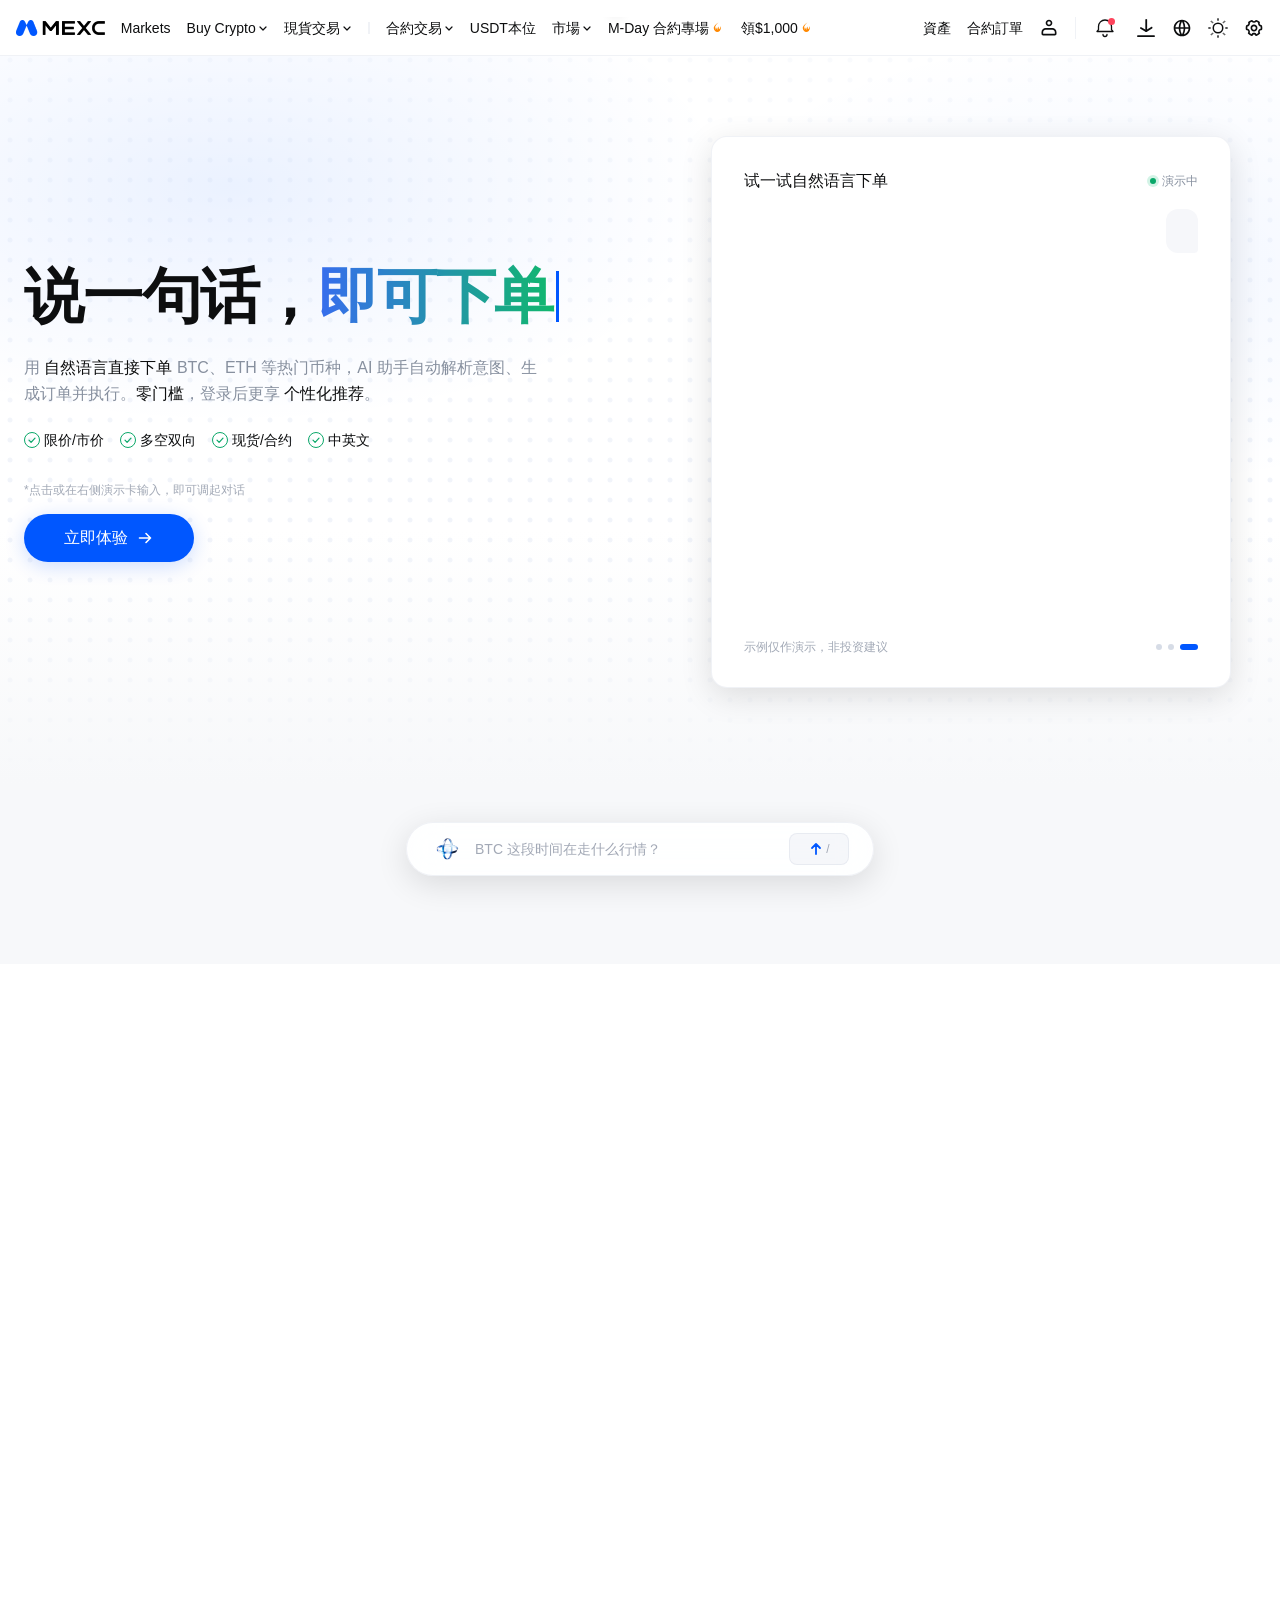
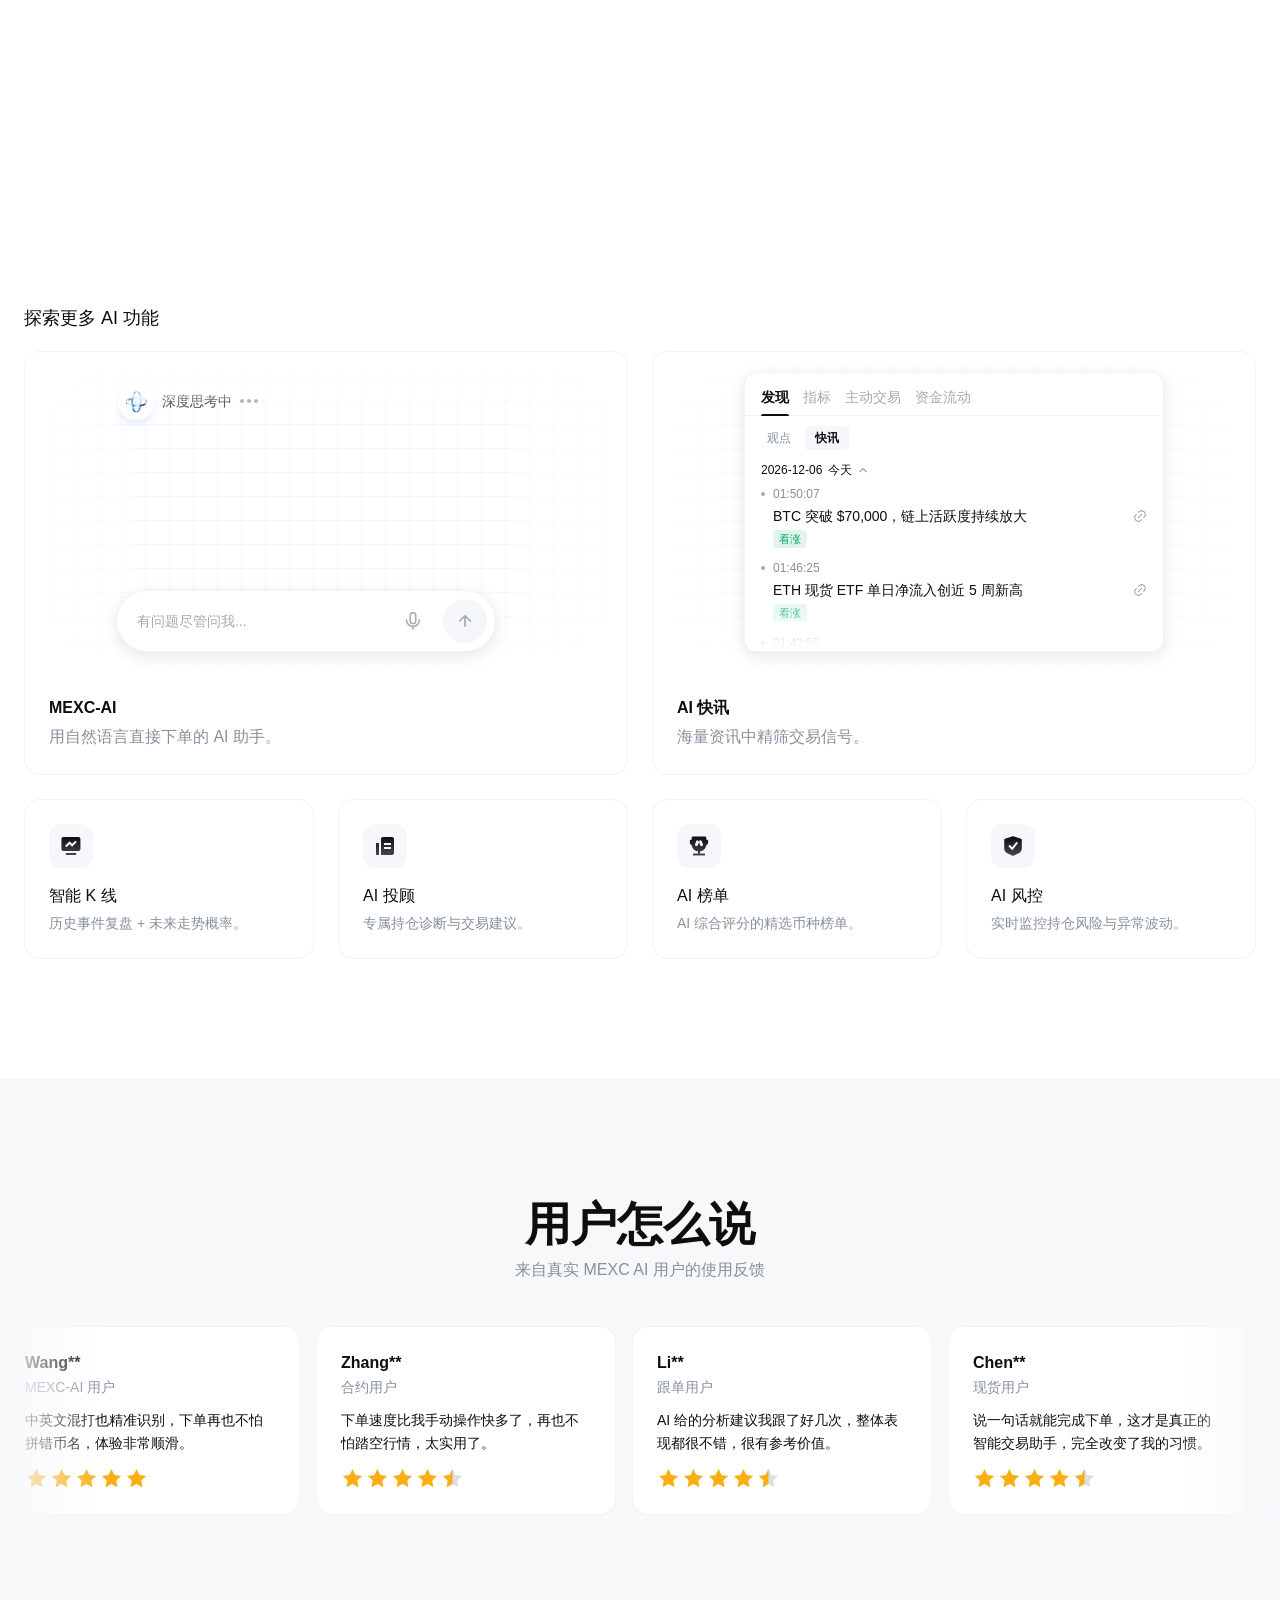
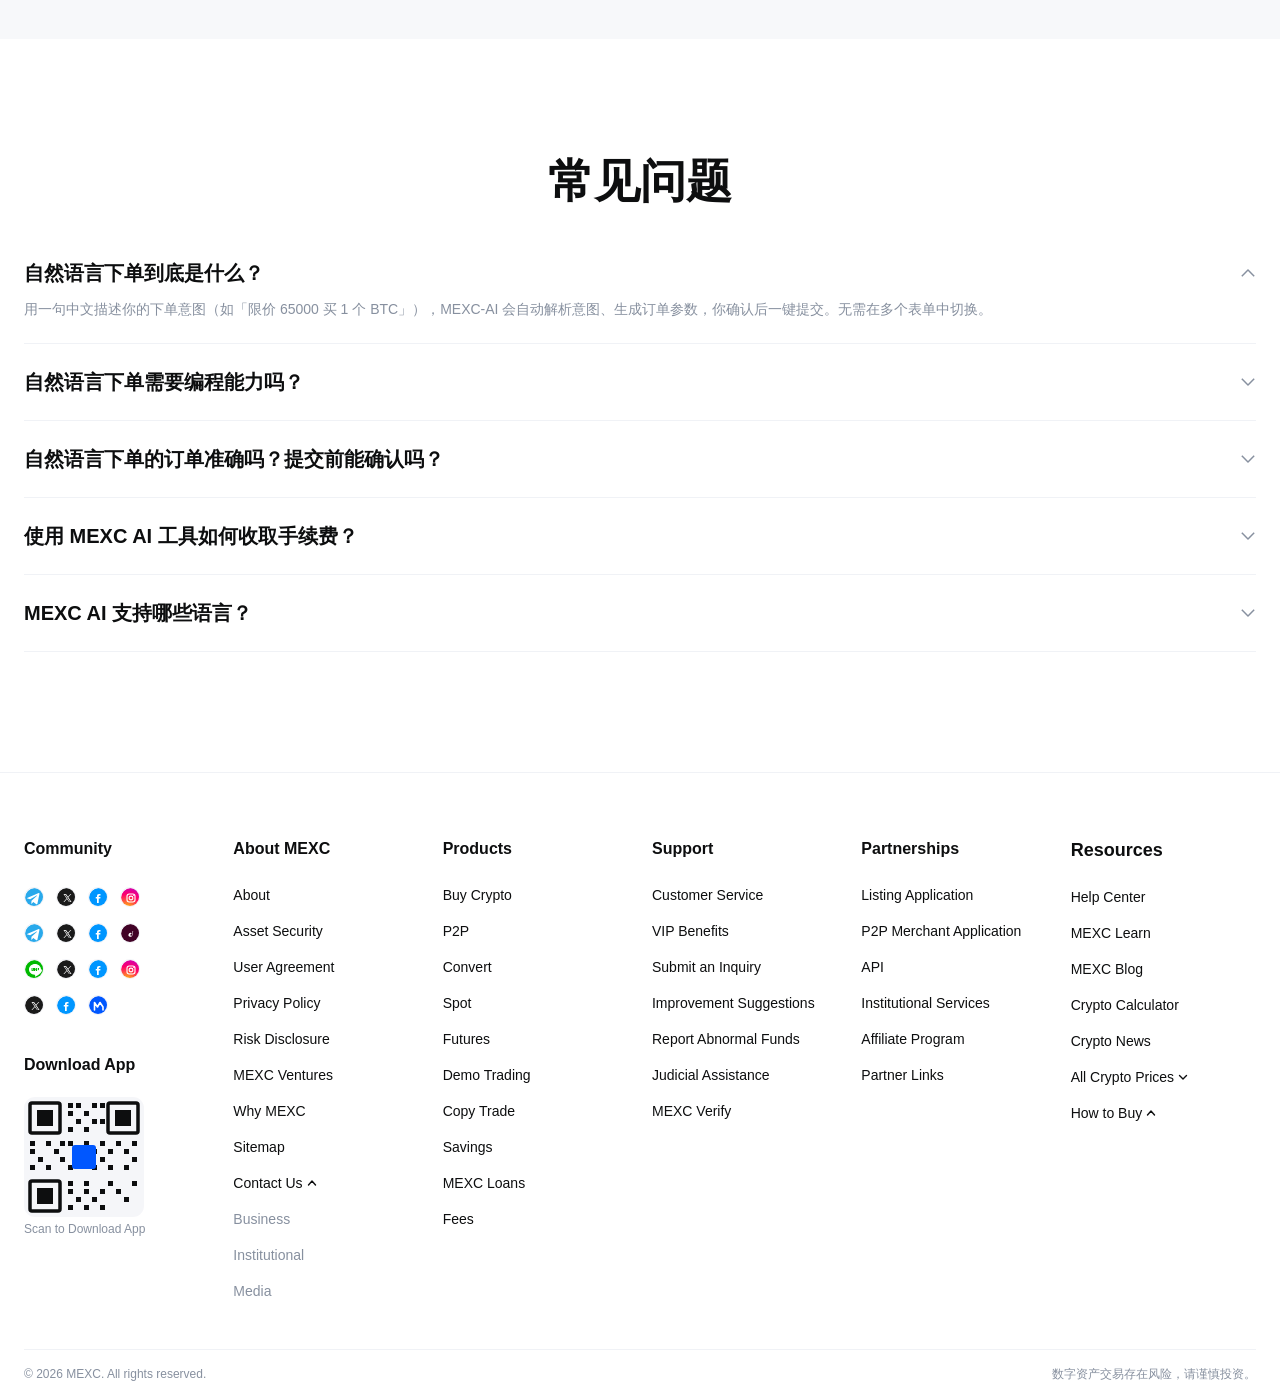
==== commit 233c0a5f: "更新落地页第二版" ====
--- a/index.html
+++ b/index.html
@@ -1,11 +1,4295 @@
 <!DOCTYPE html>
-<html>
-  <head>
-      <meta charset="utf-8">
-      <meta http-equiv="refresh" content="0; url=./ai%20%E9%A1%B9%E7%9B%AE%E4%BB%8B%E7%BB%8D%E9%A1%B5%E9%9D%A2/">
-      <script>window.location.replace("./ai%20%E9%A1%B9%E7%9B%AE%E4%BB%8B%E7%BB%8D%E9%A1%B5%E9%9D%A2/")<\/script>
-  </head>
-      <body></body>
-  </html></script>
-  </head>
+<html lang="zh-CN">
+<head>
+  <meta charset="UTF-8" />
+  <meta name="viewport" content="width=device-width, initial-scale=1.0" />
+  <meta name="description" content="MEXC AI 项目介绍 — 探索智能交易与数字资产创新" />
+  <title>MEXC AI 项目介绍</title>
+  <meta name="theme-color" content="#0B0E11" />
+  <!-- 首屏兜底：内置浏览器若未加载 tokens.css，避免白底白字 -->
+  <style>
+    :root {
+      --color-bg-page: #0B0E11;
+      --color-text-primary: #EAECEF;
+      --color-brand-default: #00B897;
+      --color-bg-default: #181A20;
+      --color-border-subtle: #1E2026;
+      --color-text-secondary: #B7BDC6;
+      --color-text-tertiary: #848E9C;
+      --font-family-base: -apple-system, BlinkMacSystemFont, 'PingFang SC', 'Microsoft YaHei', sans-serif;
+      --font-family-mono: 'SF Mono', ui-monospace, monospace;
+      /* Hero 标题字号：tokens.css 未加载时仍生效 */
+      --font-size-60: 60px;
+    }
+  </style>
+  <link rel="stylesheet" href="./tokens.css" />
+  <link rel="stylesheet" href="./assets/dot-grid.css" />
+  <link rel="stylesheet" href="./assets/gradient-text.css" />
+  <link rel="stylesheet" href="./assets/typewriter.css" />
+  <style>
+    *,
+    *::before,
+    *::after {
+      box-sizing: border-box;
+      margin: 0;
+      padding: 0;
+    }
+
+    html {
+      background: var(--color-bg-page);
+      color: var(--color-text-primary);
+    }
+
+    body {
+      font-family: var(--font-family-base);
+      font-size: 14px;
+      line-height: 20px;
+      color: var(--color-text-primary);
+      background: var(--color-bg-page);
+      -webkit-font-smoothing: antialiased;
+      min-height: 100vh;
+      display: flex;
+      flex-direction: column;
+    }
+
+    a {
+      color: inherit;
+      text-decoration: none;
+    }
+
+    ul {
+      list-style: none;
+    }
+
+    .price,
+    .number,
+    .percentage,
+    [data-type="price"] {
+      font-family: var(--font-family-mono);
+      font-feature-settings: "tnum";
+      font-variant-numeric: tabular-nums;
+    }
+
+    .container {
+      max-width: var(--layout-content-width);
+      margin: 0 auto;
+      padding: 0 var(--layout-gutter);
+    }
+
+    /* ── Scroll Reveal：滚动到视口时的入场动画（参考 pixso.cn） ── */
+    [data-reveal] {
+      opacity: 0;
+      transform: translateY(24px);
+      transition:
+        opacity 720ms cubic-bezier(0.22, 0.61, 0.36, 1),
+        transform 720ms cubic-bezier(0.22, 0.61, 0.36, 1);
+      transition-delay: var(--reveal-delay, 0ms);
+      will-change: opacity, transform;
+    }
+
+    [data-reveal].is-visible {
+      opacity: 1;
+      transform: none;
+    }
+
+    /* 子元素错落入场：仅渐显，不做 translate，避免与卡片 hover transform 冲突 */
+    [data-reveal-children] > * {
+      opacity: 0;
+      transition: opacity 720ms cubic-bezier(0.22, 0.61, 0.36, 1);
+      transition-delay: calc(var(--reveal-i, 0) * 90ms);
+      will-change: opacity;
+    }
+
+    [data-reveal-children].is-visible > * {
+      opacity: 1;
+    }
+
+    /* 无障碍：用户启用了 prefers-reduced-motion 时直接显示，不做过渡 */
+    @media (prefers-reduced-motion: reduce) {
+      [data-reveal],
+      [data-reveal-children] > * {
+        opacity: 1 !important;
+        transform: none !important;
+        transition: none !important;
+      }
+    }
+
+    /* ── Header（参考线上 mexc.com） ── */
+    /* ── Site Header — Figma 35:11423 ── */
+    .site-header {
+      position: sticky;
+      top: 0;
+      z-index: var(--z-sticky);
+      height: 56px;
+      background: var(--color-bg-page);
+      border-bottom: 1px solid var(--color-line-base);
+    }
+
+    .site-header__bar {
+      display: flex;
+      align-items: center;
+      justify-content: space-between;
+      height: 100%;
+      padding: 0 16px;
+    }
+
+    .site-header__left {
+      display: flex;
+      align-items: center;
+      gap: 16px;
+      flex: 1;
+      min-width: 0;
+      overflow: hidden;
+    }
+
+    .site-header__right {
+      display: flex;
+      align-items: center;
+      gap: 16px;
+      flex-shrink: 0;
+    }
+
+    .site-header__logo {
+      display: inline-flex;
+      align-items: center;
+      flex-shrink: 0;
+      height: 16px;
+      text-decoration: none;
+    }
+
+    .site-header__logo-img {
+      height: 16px;
+      width: auto;
+      display: block;
+    }
+
+    .site-header__nav {
+      display: flex;
+      align-items: center;
+      gap: 16px;
+      flex-shrink: 0;
+    }
+
+    .site-header__nav-item {
+      position: relative;
+      display: inline-flex;
+      align-items: center;
+      gap: 2px;
+      font-size: 14px;
+      line-height: 22px;
+      font-weight: 500;
+      font-family: var(--font-family-base);
+      color: var(--color-text-primary);
+      background: none;
+      border: none;
+      padding: 0;
+      cursor: pointer;
+      white-space: nowrap;
+      transition: color var(--transition-fast);
+      text-decoration: none;
+    }
+
+    .site-header__nav-item:hover {
+      color: var(--color-text-brand);
+    }
+
+    .site-header__caret {
+      width: 10px;
+      height: 10px;
+      display: block;
+      flex-shrink: 0;
+    }
+
+    /* 2 px 纵向分隔线（导航组之间） */
+    .site-header__nav-divider {
+      width: 2px;
+      height: 12px;
+      background: var(--color-line-base);
+      flex-shrink: 0;
+    }
+
+    /* HOT 角标：绝对定位于 nav-item 文字上方 */
+    .site-header__hot-badge {
+      position: absolute;
+      top: -11px;
+      left: 0;
+      background: #fe445c;
+      color: #fff;
+      font-size: 5px;
+      line-height: 1.7;
+      font-weight: 700;
+      padding: 0.5px 2.5px;
+      border-radius: 1px;
+      white-space: nowrap;
+      font-family: var(--font-family-base);
+      letter-spacing: 0.06em;
+      pointer-events: none;
+      box-shadow: 0 2.5px 8px rgba(0,0,0,0.06);
+    }
+
+    /* 火焰图标（热门活动入口） */
+    .site-header__fire {
+      width: 14px;
+      height: 14px;
+      flex-shrink: 0;
+      display: block;
+    }
+
+    /* 右侧文字链接（資產 / 合約訂單） */
+    .site-header__link {
+      font-size: 14px;
+      line-height: 20px;
+      font-weight: 500;
+      font-family: var(--font-family-base);
+      color: var(--color-text-primary);
+      white-space: nowrap;
+      text-decoration: none;
+      flex-shrink: 0;
+      transition: color var(--transition-fast);
+    }
+
+    .site-header__link:hover {
+      color: var(--color-text-brand);
+    }
+
+    /* 1 px 纵向分隔线（链接与图标之间） */
+    .site-header__divider {
+      width: 1px;
+      height: 22px;
+      background: var(--color-line-base);
+      flex-shrink: 0;
+    }
+
+    /* 图标按钮（通用 20 × 20） */
+    .site-header__icon-btn {
+      position: relative;
+      display: inline-flex;
+      align-items: center;
+      justify-content: center;
+      width: 20px;
+      height: 20px;
+      padding: 0;
+      border: none;
+      background: none;
+      cursor: pointer;
+      color: var(--color-text-primary);
+      flex-shrink: 0;
+      transition: color var(--transition-fast);
+    }
+
+    .site-header__icon-btn:hover {
+      color: var(--color-text-brand);
+    }
+
+    .site-header__icon-btn svg {
+      display: block;
+      width: 100%;
+      height: 100%;
+    }
+
+    /* 消息铃铛 — 26 × 26 */
+    .site-header__icon-btn--notif {
+      width: 26px;
+      height: 26px;
+    }
+
+    /* 下载 — 22 × 22 */
+    .site-header__icon-btn--dl {
+      width: 22px;
+      height: 22px;
+    }
+
+    .btn {
+      display: inline-flex;
+      align-items: center;
+      justify-content: center;
+      padding: 10px var(--spacing-6);
+      border-radius: var(--radius-md);
+      font-size: var(--font-size-md);
+      font-weight: var(--font-weight-semibold);
+      border: none;
+      cursor: pointer;
+      transition: background var(--transition-fast), border-color var(--transition-fast), color var(--transition-fast);
+      white-space: nowrap;
+    }
+
+    .btn--primary {
+      background: var(--color-brand-default);
+      color: var(--color-bg-page);
+    }
+
+    .btn--primary:hover {
+      background: var(--color-brand-hover);
+    }
+
+    .btn--primary:active {
+      background: var(--color-brand-pressed);
+    }
+
+    .btn--ghost {
+      background: transparent;
+      border: 1px solid var(--color-border-brand);
+      color: var(--color-brand-default);
+    }
+
+    .btn--ghost:hover {
+      background: var(--color-brand-container);
+    }
+
+    .btn--sm {
+      padding: 8px var(--spacing-4);
+      font-size: var(--font-size-sm);
+    }
+
+    /* ── Hero（左文 + 右演示卡，参考 gate skills-hub） ── */
+    .hero {
+      position: relative;
+      padding: 80px 0 96px;
+      overflow: hidden;
+      flex: 1;
+    }
+
+    .hero__inner {
+      display: grid;
+      grid-template-columns: 1fr;
+      gap: var(--spacing-12);
+      align-items: center;
+    }
+
+    @media (min-width: 1024px) {
+      .hero__inner {
+        grid-template-columns: minmax(0, 1.05fr) minmax(0, 1fr);
+        gap: 64px;
+      }
+    }
+
+    /* 左侧文案 */
+    .hero__copy {
+      display: flex;
+      flex-direction: column;
+      gap: var(--spacing-6);
+      min-width: 0;
+    }
+
+    .hero__title {
+      font-family: var(--font-family-base);
+      font-weight: 800;
+      /* 双 fallback：变量未定义时避免退回 h1 默认 ~2em（约 28px） */
+      font-size: var(--font-size-60, 60px);
+      line-height: 1.15;
+      letter-spacing: -0.02em;
+      color: var(--color-text-primary);
+      margin: 0;
+      white-space: nowrap;
+    }
+
+    .hero__desc {
+      font: var(--text-body-l);
+      font-weight: 400;
+      color: var(--color-text-secondary);
+      max-width: 520px;
+      line-height: 1.6;
+      margin: 0;
+    }
+
+    .hero__desc strong {
+      color: var(--color-text-primary);
+      font-weight: var(--font-weight-medium);
+    }
+
+    .hero__tags {
+      display: flex;
+      flex-wrap: wrap;
+      align-items: center;
+      gap: var(--spacing-4);
+    }
+
+    .hero__tag {
+      display: inline-flex;
+      align-items: center;
+      gap: var(--spacing-1);
+      font: var(--text-body-s);
+      color: var(--color-text-primary);
+    }
+
+    .hero__tag-icon {
+      display: inline-flex;
+      align-items: center;
+      justify-content: center;
+      flex-shrink: 0;
+      width: 16px;
+      height: 16px;
+      border-radius: var(--radius-full);
+      border: 1px solid var(--color-up);
+      color: var(--color-up);
+    }
+
+    .hero__tag-icon svg {
+      width: 10px;
+      height: 10px;
+    }
+
+    .hero__tag-label {
+      font: var(--text-body-14);
+    }
+
+    .hero__cta-row {
+      display: flex;
+      align-items: center;
+      gap: var(--spacing-4);
+      /* hint → cta-row 间距 16px：gap(24) - 8px = 16px */
+      margin-top: calc(var(--spacing-4) - var(--spacing-6));
+      flex-wrap: wrap;
+    }
+
+    .hero__cta {
+      display: inline-flex;
+      align-items: center;
+      justify-content: center;
+      gap: var(--spacing-2);
+      height: 48px;
+      width: 170px;
+      padding: 0 var(--spacing-6);
+      background: var(--color-brand-default);
+      color: var(--color-text-white);
+      font: var(--text-body-l-med);
+      border-radius: 416px;
+      border: none;
+      cursor: pointer;
+      text-decoration: none;
+      transition: background var(--transition-fast), transform var(--transition-fast);
+      box-shadow: var(--shadow-brand);
+    }
+
+    .hero__cta:hover {
+      background: var(--color-brand-hover);
+      transform: translateY(-1px);
+    }
+
+    .hero__cta:active {
+      background: var(--color-brand-pressed);
+      transform: translateY(0);
+    }
+
+    .hero__cta-arrow {
+      width: 18px;
+      height: 18px;
+      transition: transform var(--transition-fast);
+    }
+
+    .hero__cta:hover .hero__cta-arrow {
+      transform: translateX(3px);
+    }
+
+    .hero__hint {
+      font: var(--text-body-s);
+      color: var(--color-text-tertiary);
+      margin: 0;
+      /* tags → hint 间距 32px：gap(24) + 8px = 32px */
+      margin-top: calc(var(--spacing-8) - var(--spacing-6));
+    }
+
+    /* 右侧演示卡 */
+    .hero__demo {
+      position: relative;
+      width: 100%;
+      max-width: 520px;
+      justify-self: center;
+      padding: var(--spacing-8);
+      background: var(--color-bg-card);
+      border: 1px solid var(--color-line-base);
+      border-radius: var(--radius-xl);
+      box-shadow: var(--shadow-lg);
+    }
+
+    .demo__header {
+      display: flex;
+      align-items: center;
+      justify-content: space-between;
+      margin-bottom: var(--spacing-4);
+    }
+
+    .demo__title {
+      font: var(--text-body-l-med);
+      color: var(--color-text-primary);
+    }
+
+    .demo__status {
+      display: inline-flex;
+      align-items: center;
+      gap: 6px;
+      font: var(--text-body-s);
+      color: var(--color-text-secondary);
+    }
+
+    .demo__status-dot {
+      width: 6px;
+      height: 6px;
+      border-radius: var(--radius-full);
+      background: var(--color-up);
+      box-shadow: 0 0 0 3px rgba(11, 186, 116, 0.18);
+    }
+
+    .demo__conversation {
+      display: flex;
+      flex-direction: column;
+      gap: var(--spacing-3);
+      margin-bottom: var(--spacing-4);
+    }
+
+    .demo__bubble-user {
+      align-self: flex-end;
+      max-width: 80%;
+      padding: var(--spacing-3) var(--spacing-4);
+      background: var(--color-brand-container);
+      border-radius: 12px 12px 4px 12px;
+      font: var(--text-body-m);
+      color: var(--color-text-primary);
+    }
+
+    .demo__bubble-ai {
+      display: inline-flex;
+      align-items: center;
+      gap: var(--spacing-2);
+      font: var(--text-body-s);
+      color: var(--color-text-secondary);
+    }
+
+    /* 嵌套订单卡 */
+    .demo__order {
+      padding: var(--spacing-4);
+      background: var(--color-bg-fill);
+      border: 1px solid var(--color-line-base);
+      border-radius: var(--radius-lg);
+    }
+
+    .demo__order-head {
+      display: flex;
+      align-items: center;
+      justify-content: space-between;
+      padding-bottom: var(--spacing-3);
+      border-bottom: 1px dashed var(--color-line-dashed);
+      margin-bottom: var(--spacing-3);
+    }
+
+    .demo__order-name {
+      font: var(--text-title-xs);
+      color: var(--color-text-primary);
+    }
+
+    .demo__order-tag {
+      display: inline-flex;
+      align-items: center;
+      padding: 2px var(--spacing-2);
+      background: var(--color-warning-bg);
+      color: #c2620e;
+      font-size: 11px;
+      line-height: 16px;
+      font-weight: var(--font-weight-medium);
+      border-radius: var(--radius-sm);
+    }
+
+    .demo__order-rows {
+      display: flex;
+      flex-direction: column;
+      gap: 10px;
+      margin-bottom: var(--spacing-4);
+    }
+
+    .demo__order-row {
+      display: flex;
+      align-items: center;
+      justify-content: space-between;
+      font: var(--text-body-m);
+    }
+
+    .demo__order-row-label {
+      color: var(--color-text-secondary);
+    }
+
+    .demo__order-row-value {
+      color: var(--color-text-primary);
+      font-weight: var(--font-weight-medium);
+      font-family: var(--font-family-mono);
+      font-variant-numeric: tabular-nums;
+    }
+
+    .demo__order-row-value--text {
+      font-family: var(--font-family-base);
+    }
+
+    .demo__order-row-value--up {
+      color: var(--color-up);
+    }
+
+    .demo__order-actions {
+      display: grid;
+      grid-template-columns: 1fr 1.4fr;
+      gap: var(--spacing-3);
+    }
+
+    .demo__btn {
+      display: inline-flex;
+      align-items: center;
+      justify-content: center;
+      height: 40px;
+      border-radius: var(--radius-md);
+      font: var(--text-body-m-med);
+      cursor: pointer;
+      border: none;
+      transition: background var(--transition-fast), border-color var(--transition-fast);
+    }
+
+    .demo__btn--secondary {
+      background: transparent;
+      border: 1px solid var(--color-line-strong);
+      color: var(--color-text-primary);
+    }
+
+    .demo__btn--secondary:hover {
+      border-color: var(--color-text-secondary);
+    }
+
+    .demo__btn--primary {
+      background: var(--color-brand-default);
+      color: var(--color-text-white);
+    }
+
+    .demo__btn--primary:hover {
+      background: var(--color-brand-hover);
+    }
+
+    .demo__footer {
+      display: flex;
+      align-items: center;
+      justify-content: space-between;
+      margin-top: var(--spacing-4);
+      padding-top: var(--spacing-3);
+    }
+
+    .demo__footer-note {
+      font: var(--text-body-s);
+      color: var(--color-text-tertiary);
+    }
+
+    .demo__dots {
+      display: inline-flex;
+      gap: 6px;
+    }
+
+    .demo__dot {
+      width: 6px;
+      height: 6px;
+      border-radius: var(--radius-full);
+      background: var(--color-line-strong);
+    }
+
+    .demo__dot--active {
+      width: 18px;
+      background: var(--color-brand-default);
+    }
+
+    /* ── Hero Demo Animation Flow ── */
+    .demo__stage {
+      display: flex;
+      flex-direction: column;
+      gap: var(--spacing-3);
+      height: var(--demo-stage-height, 402px);
+      min-height: var(--demo-stage-height, 402px);
+      overflow: hidden;
+    }
+
+    .demo__msg,
+    .demo__order-modal {
+      flex-shrink: 0;
+      opacity: 0;
+      visibility: hidden;
+      transform: translateY(8px);
+      transition:
+        opacity 360ms cubic-bezier(0.22, 0.61, 0.36, 1),
+        transform 360ms cubic-bezier(0.22, 0.61, 0.36, 1),
+        visibility 0s linear 360ms;
+      will-change: opacity, transform;
+    }
+
+    .demo__msg.is-visible,
+    .demo__order-modal.is-visible {
+      opacity: 1;
+      visibility: visible;
+      transform: none;
+      transition:
+        opacity 360ms cubic-bezier(0.22, 0.61, 0.36, 1),
+        transform 360ms cubic-bezier(0.22, 0.61, 0.36, 1),
+        visibility 0s;
+    }
+
+    .demo__msg.is-leaving {
+      opacity: 0;
+      transform: translateY(-4px);
+      transition:
+        opacity 240ms cubic-bezier(0.4, 0, 1, 1),
+        transform 240ms cubic-bezier(0.4, 0, 1, 1);
+    }
+
+    /* 1. 用户输入气泡（含打字光标） */
+    .demo__msg--user {
+      align-self: flex-end;
+      max-width: 86%;
+      min-height: 44px;
+      box-sizing: border-box;
+      padding: var(--spacing-3) var(--spacing-4);
+      background: var(--color-brand-container);
+      border-radius: 12px 12px 4px 12px;
+      font: var(--text-body-m);
+      color: var(--color-text-primary);
+      display: inline-flex;
+      align-items: center;
+      gap: 2px;
+    }
+
+    .demo__msg-cursor {
+      display: inline-block;
+      width: 2px;
+      height: 16px;
+      background: var(--color-brand-default);
+      vertical-align: text-bottom;
+      animation: demoCursorBlink 1s steps(1, end) infinite;
+    }
+
+    .demo__msg--user:not(.is-typing) .demo__msg-cursor {
+      display: none;
+    }
+
+    .demo__msg-text {
+      font-weight: 500;
+    }
+
+    @keyframes demoCursorBlink {
+      0%, 50% { opacity: 1; }
+      50.01%, 100% { opacity: 0; }
+    }
+
+    /* 2. 深度思考态 —— 图标 + 文字 + 跳动省略号 */
+    .demo__msg--thinking {
+      align-self: flex-start;
+      display: inline-flex;
+      align-items: center;
+      gap: var(--spacing-2);
+      font: var(--text-body-m);
+      color: var(--color-text-primary);
+    }
+
+    .demo__thinking-icon {
+      width: 24px;
+      height: 24px;
+      object-fit: contain;
+      flex-shrink: 0;
+    }
+
+    .demo__msg--thinking:not(.is-done) .demo__thinking-icon {
+      animation: demoThinkingIconPulse 2.2s ease-in-out infinite;
+    }
+
+    .demo__thinking-body {
+      display: inline-flex;
+      align-items: center;
+      gap: 0;
+    }
+
+    .demo__thinking-text {
+      font-weight: 500;
+    }
+
+    .demo__msg--thinking:not(.is-done) .demo__thinking-text {
+      animation: demoThinkingTextFade 2.4s ease-in-out infinite;
+    }
+
+    .demo__thinking-dots {
+      display: inline-flex;
+      align-items: center;
+      gap: 3px;
+      margin-left: 2px;
+      height: 16px;
+    }
+
+    .demo__thinking-dots i {
+      width: 4px;
+      height: 4px;
+      border-radius: var(--radius-full);
+      background: var(--color-text-secondary);
+      animation: demoThinkingDotBounce 1.2s ease-in-out infinite;
+    }
+
+    .demo__thinking-dots i:nth-child(2) {
+      animation-delay: 0.15s;
+    }
+
+    .demo__thinking-dots i:nth-child(3) {
+      animation-delay: 0.3s;
+    }
+
+    .demo__msg--thinking.is-done .demo__thinking-dots {
+      display: none;
+    }
+
+    @keyframes demoThinkingIconPulse {
+      0%, 100% {
+        transform: scale(1);
+        opacity: 1;
+      }
+      50% {
+        transform: scale(1.08);
+        opacity: 0.88;
+      }
+    }
+
+    @keyframes demoThinkingTextFade {
+      0%, 100% { opacity: 1; }
+      50% { opacity: 0.55; }
+    }
+
+    @keyframes demoThinkingDotBounce {
+      0%, 60%, 100% {
+        transform: translateY(0);
+        opacity: 0.35;
+      }
+      30% {
+        transform: translateY(-4px);
+        opacity: 1;
+      }
+    }
+
+    /* 3. AI 完成回复 */
+    .demo__msg--ai {
+      align-self: flex-start;
+      display: inline-flex;
+      align-items: center;
+      gap: var(--spacing-2);
+      font: var(--text-body-m);
+      color: var(--color-text-secondary);
+    }
+
+    /* 4. 订单确认弹窗（参考 MEXC 实际下单弹窗） */
+    .demo__order-modal {
+      margin-top: var(--spacing-2);
+      padding: var(--spacing-5) var(--spacing-5) var(--spacing-4);
+      background: var(--color-bg-card);
+      border: 1px solid var(--color-line-base);
+      border-radius: var(--radius-lg);
+    }
+
+    .demo__order-modal-head {
+      display: flex;
+      align-items: center;
+      justify-content: space-between;
+      margin-bottom: var(--spacing-4);
+    }
+
+    .demo__order-modal-title {
+      font-size: 18px;
+      line-height: 26px;
+      font-weight: var(--font-weight-bold);
+      color: var(--color-text-primary);
+    }
+
+    .demo__order-modal-close {
+      width: 24px;
+      height: 24px;
+      display: inline-flex;
+      align-items: center;
+      justify-content: center;
+      background: transparent;
+      border: none;
+      color: var(--color-text-tertiary);
+      cursor: pointer;
+      border-radius: var(--radius-full);
+      transition: background var(--transition-fast);
+    }
+
+    .demo__order-modal-close:hover {
+      background: var(--color-bg-fill);
+      color: var(--color-text-secondary);
+    }
+
+    .demo__order-modal-close svg {
+      width: 14px;
+      height: 14px;
+    }
+
+    .demo__order-modal-pair {
+      display: flex;
+      align-items: center;
+      gap: var(--spacing-2);
+      margin-bottom: var(--spacing-4);
+    }
+
+    .demo__order-pair-name {
+      font-size: 15px;
+      line-height: 22px;
+      font-weight: var(--font-weight-bold);
+      color: var(--color-text-primary);
+    }
+
+    .demo__order-pair-tag {
+      display: inline-flex;
+      align-items: center;
+      padding: 2px var(--spacing-2);
+      background: var(--color-up-bg);
+      color: var(--color-up);
+      font-size: 11px;
+      line-height: 16px;
+      font-weight: var(--font-weight-medium);
+      border-radius: var(--radius-sm);
+    }
+
+    .demo__order-modal-rows {
+      display: flex;
+      flex-direction: column;
+      gap: 10px;
+      margin-bottom: var(--spacing-4);
+    }
+
+    .demo__order-modal-row {
+      display: flex;
+      align-items: center;
+      justify-content: space-between;
+      font: var(--text-body-m);
+    }
+
+    .demo__order-modal-label {
+      color: var(--color-text-secondary);
+    }
+
+    .demo__order-modal-value {
+      color: var(--color-text-primary);
+      font-weight: var(--font-weight-medium);
+      font-family: var(--font-family-sf);
+      font-variant-numeric: tabular-nums;
+      font-feature-settings: "tnum";
+    }
+
+    .demo__order-modal-checkbox {
+      display: inline-flex;
+      align-items: center;
+      gap: var(--spacing-2);
+      margin-bottom: var(--spacing-4);
+      font: var(--text-body-s);
+      color: var(--color-text-secondary);
+    }
+
+    .demo__checkbox-box {
+      width: 14px;
+      height: 14px;
+      border: 1.5px solid var(--color-line-strong);
+      border-radius: 3px;
+      flex-shrink: 0;
+    }
+
+    .demo__order-modal-actions {
+      display: grid;
+      grid-template-columns: 1fr 1.4fr;
+      gap: var(--spacing-3);
+    }
+
+    .demo__order-modal-btn {
+      display: inline-flex;
+      align-items: center;
+      justify-content: center;
+      height: 44px;
+      border-radius: var(--radius-full);
+      font-size: 15px;
+      font-weight: var(--font-weight-medium);
+      border: none;
+      cursor: pointer;
+      transition: background var(--transition-fast);
+    }
+
+    .demo__order-modal-btn--secondary {
+      background: var(--color-bg-fill);
+      color: var(--color-text-primary);
+    }
+
+    .demo__order-modal-btn--secondary:hover {
+      background: var(--color-bg-fill-hover);
+    }
+
+    .demo__order-modal-btn--primary {
+      background: var(--color-up);
+      color: var(--color-text-white);
+    }
+
+    .demo__order-modal-btn--primary:hover {
+      filter: brightness(0.95);
+    }
+
+    @media (prefers-reduced-motion: reduce) {
+      .demo__msg,
+      .demo__order-modal {
+        opacity: 1;
+        visibility: visible;
+        transform: none;
+        transition: none;
+      }
+      .demo__msg-cursor {
+        animation: none;
+      }
+      .demo__thinking-icon,
+      .demo__thinking-text,
+      .demo__thinking-dots i {
+        animation: none;
+      }
+    }
+
+    /* ── Footer ── */
+    /* ── Site Footer — Figma 68:4981 ── */
+    .site-footer {
+      background: var(--color-bg-page);
+      border-top: 1px solid var(--color-line-base);
+      padding: 64px 0 0;
+    }
+
+    .site-footer__main {
+      display: flex;
+      gap: 24px;
+      align-items: flex-start;
+      padding-bottom: 40px;
+    }
+
+    /* Community + Download App (leftmost col) */
+    .site-footer__comm-col {
+      display: flex;
+      flex-direction: column;
+      gap: 32px;
+      flex: 1 0 0;
+      min-width: 0;
+    }
+
+    .site-footer__comm-sect,
+    .site-footer__dl-sect {
+      display: flex;
+      flex-direction: column;
+      gap: 20px;
+    }
+
+    .site-footer__col-title {
+      font-size: 16px;
+      line-height: 24px;
+      font-weight: 700;
+      color: var(--color-text-primary);
+      margin: 0;
+      font-family: var(--font-family-base);
+    }
+
+    /* Social icons */
+    .site-footer__social-grid {
+      display: flex;
+      flex-direction: column;
+      gap: 16px;
+      padding: 6px 0;
+    }
+
+    .site-footer__social-row {
+      display: flex;
+      gap: 12px;
+      align-items: center;
+    }
+
+    .site-footer__sicon {
+      display: block;
+      width: 20px;
+      height: 20px;
+      border-radius: 50%;
+      overflow: hidden;
+      flex-shrink: 0;
+      border: 0.417px solid var(--color-line-base);
+      line-height: 0;
+    }
+
+    .site-footer__sicon svg {
+      display: block;
+      width: 20px;
+      height: 20px;
+    }
+
+    /* QR code */
+    .site-footer__qr-wrap {
+      display: flex;
+      flex-direction: column;
+      gap: 4px;
+    }
+
+    .site-footer__qr {
+      width: 120px;
+      height: 120px;
+      border-radius: 11px;
+      overflow: hidden;
+      background: var(--color-bg-fill);
+      line-height: 0;
+    }
+
+    .site-footer__qr svg {
+      display: block;
+      width: 120px;
+      height: 120px;
+    }
+
+    .site-footer__qr-caption {
+      font-size: 12px;
+      line-height: 16px;
+      font-weight: 500;
+      color: var(--color-text-secondary);
+      font-family: var(--font-family-base);
+    }
+
+    /* Nav columns */
+    .site-footer__nav-col {
+      flex: 1 0 0;
+      display: flex;
+      flex-direction: column;
+      gap: 16px;
+      min-width: 0;
+    }
+
+    /* Resources column uses 18px title per Figma */
+    .site-footer__nav-col--resources .site-footer__col-title {
+      font-size: 18px;
+      line-height: 26px;
+    }
+
+    .site-footer__links {
+      list-style: none;
+      padding: 0;
+      margin: 0;
+      display: flex;
+      flex-direction: column;
+    }
+
+    .site-footer__links li a,
+    .site-footer__links li > button {
+      display: inline-flex;
+      align-items: center;
+      gap: 4px;
+      width: 100%;
+      padding: 8px 0;
+      font-size: 14px;
+      line-height: 20px;
+      font-weight: 500;
+      font-family: var(--font-family-base);
+      color: var(--color-text-primary);
+      text-decoration: none;
+      background: none;
+      border: none;
+      cursor: pointer;
+      text-align: left;
+      transition: color var(--transition-fast);
+    }
+
+    .site-footer__links li a:hover,
+    .site-footer__links li > button:hover {
+      color: var(--color-text-brand);
+    }
+
+    .site-footer__links li.sf-secondary a {
+      color: var(--color-text-secondary);
+    }
+
+    .site-footer__caret {
+      width: 10px;
+      height: 10px;
+      flex-shrink: 0;
+    }
+
+    /* Bottom copyright bar */
+    .site-footer__bottom {
+      padding: 16px 0;
+      border-top: 1px solid var(--color-line-base);
+      display: flex;
+      align-items: center;
+      justify-content: space-between;
+      font-size: 12px;
+      line-height: 16px;
+      font-weight: 500;
+      color: var(--color-text-secondary);
+      font-family: var(--font-family-base);
+    }
+
+    @media (max-width: 1023px) {
+      .site-footer__main { flex-wrap: wrap; }
+      .site-footer__comm-col { flex: 1 1 100%; }
+      .site-footer__nav-col { flex: 1 1 calc(50% - 12px); min-width: calc(50% - 12px); }
+    }
+
+    @media (max-width: 639px) {
+      .site-footer { padding: 40px 0 0; }
+      .site-footer__nav-col { flex: 1 1 100%; }
+    }
+
+    /* ── Stats（hero 下方数据条，无卡片背景） ── */
+    .stats {
+      background: var(--color-bg-table);
+      padding: 10px 0 var(--spacing-12);
+      display: flex;
+      align-items: center;
+      min-height: 180px;
+      width: 100%;
+    }
+
+    .stats__card {
+      display: grid;
+      grid-template-columns: 1fr;
+      gap: var(--spacing-8);
+    }
+
+    @media (min-width: 768px) {
+      .stats__card {
+        grid-template-columns: repeat(4, 1fr);
+        gap: var(--spacing-6);
+      }
+    }
+
+    .stats__item {
+      display: flex;
+      flex-direction: column;
+      align-items: center;
+      gap: var(--spacing-2);
+      text-align: center;
+      position: relative;
+      width: 250px;
+      padding: 0 var(--spacing-6);
+    }
+
+    @media (min-width: 768px) {
+      .stats__item + .stats__item::before {
+        content: "";
+        position: absolute;
+        left: calc(var(--spacing-6) * -0.5);
+        top: 50%;
+        transform: translateY(-50%);
+        width: 1px;
+        height: 48px;
+        background: var(--color-line-base);
+      }
+    }
+
+    .stats__value {
+      font-family: var(--font-family-base);
+      font-weight: 700;
+      font-size: 40px;
+      line-height: 1.1;
+      letter-spacing: -0.02em;
+      color: var(--color-text-primary);
+      font-variant-numeric: tabular-nums;
+      font-feature-settings: "tnum";
+    }
+
+    .stats__value--up {
+      color: var(--color-up);
+    }
+
+    .stats__label {
+      font: var(--text-body-14);
+      color: var(--color-text-secondary);
+    }
+
+    /* ── Showcase Cards (AI 策略 / AI 跟单社区) ── */
+    .showcase {
+      padding: 120px 0;
+      background: var(--color-bg-page);
+    }
+
+    .showcase__header {
+      text-align: center;
+      margin-bottom: var(--spacing-12);
+    }
+
+    .showcase__title {
+      font-size: 46px;
+      line-height: 51px;
+      font-weight: 700;
+      color: var(--color-text-primary);
+      margin-bottom: var(--spacing-3);
+    }
+
+    .showcase__subtitle {
+      font: var(--text-body-16);
+      font-weight: 400;
+      color: var(--color-text-secondary);
+    }
+
+    .showcase__grid {
+      display: grid;
+      grid-template-columns: 1fr;
+      gap: var(--spacing-6);
+    }
+
+    @media (min-width: 1024px) {
+      .showcase__grid {
+        grid-template-columns: repeat(2, 1fr);
+      }
+    }
+
+    .showcase-card {
+      position: relative;
+      background: var(--color-bg-card);
+      border: 1px solid var(--color-line-base);
+      border-radius: var(--radius-xl);
+      overflow: hidden;
+      padding: 40px 40px 0;
+      height: 606px;
+      display: flex;
+      flex-direction: column;
+      transition: box-shadow var(--transition-normal), transform var(--transition-normal), border-color var(--transition-normal);
+      isolation: isolate;
+    }
+
+    .showcase-card:hover {
+      box-shadow: var(--shadow-md);
+      border-color: var(--color-line-strong);
+      transform: translateY(-2px);
+    }
+
+    .showcase-card::before {
+      content: '';
+      position: absolute;
+      inset: 0;
+      z-index: -1;
+      pointer-events: none;
+    }
+
+    .showcase-card--blue::before {
+      background:
+        radial-gradient(80% 60% at 20% 0%, rgba(0, 87, 255, 0.10) 0%, transparent 65%),
+        linear-gradient(180deg, rgba(0, 87, 255, 0.04) 0%, rgba(255, 255, 255, 0) 55%);
+    }
+
+    .showcase-card--warm::before {
+      background:
+        radial-gradient(80% 60% at 80% 0%, rgba(255, 165, 100, 0.14) 0%, transparent 65%),
+        linear-gradient(180deg, rgba(255, 200, 150, 0.08) 0%, rgba(255, 255, 255, 0) 55%);
+    }
+
+    .showcase-card__head {
+      margin-bottom: var(--spacing-6);
+      max-width: 90%;
+    }
+
+    .showcase-card__title {
+      font-size: 28px;
+      line-height: 36px;
+      font-weight: 500;
+      color: var(--color-text-primary);
+      margin-bottom: var(--spacing-2);
+      letter-spacing: -0.01em;
+      display: flex;
+      align-items: center;
+      gap: 8px;
+    }
+
+    .showcase-card__title-icon {
+      width: 36px;
+      height: 36px;
+      flex-shrink: 0;
+      object-fit: contain;
+    }
+
+    .showcase-card__subtitle {
+      font: var(--text-body-14);
+      color: var(--color-text-secondary);
+      line-height: 1.6;
+    }
+
+    .showcase-card__preview {
+      flex: 1;
+      display: flex;
+      align-items: flex-start;
+      justify-content: center;
+    }
+
+    /* 暖色卡: 让 follow-modal 拉伸到预览区底部, 视觉上与外卡片底边无缝衔接 */
+    .showcase-card--warm .follow-modal {
+      align-self: stretch;
+    }
+
+    .showcase-card--warm .follow-modal__footer {
+      margin-top: auto;
+    }
+
+    /* === Small Showcase Cards (4 per row) === */
+    .showcase__grid--small {
+      margin-top: var(--spacing-6);
+      grid-template-columns: 1fr;
+    }
+
+    @media (min-width: 640px) {
+      .showcase__grid--small {
+        grid-template-columns: repeat(2, 1fr);
+      }
+    }
+
+    @media (min-width: 1024px) {
+      .showcase__grid--small {
+        grid-template-columns: repeat(4, 1fr);
+      }
+    }
+
+    .showcase-card--small {
+      padding: var(--spacing-6);
+      height: auto;
+      min-height: auto;
+      gap: var(--spacing-4);
+      overflow: visible;
+    }
+
+    .showcase-card--small:hover {
+      transform: none;
+    }
+
+    .showcase-card--small::before {
+      display: none;
+    }
+
+    .showcase-card--small .showcase-card__icon-wrap {
+      width: 44px;
+      height: 44px;
+      border-radius: var(--radius-lg);
+      background: var(--color-brand-container);
+      color: var(--color-text-brand);
+      display: flex;
+      align-items: center;
+      justify-content: center;
+      flex-shrink: 0;
+    }
+
+    .showcase-card--small .showcase-card__icon {
+      width: 32px;
+      height: 32px;
+      flex-shrink: 0;
+      color: currentColor;
+      opacity: 1;
+    }
+
+    .showcase-card--small .showcase-card__body {
+      display: flex;
+      flex-direction: column;
+      gap: var(--spacing-1);
+    }
+
+    .showcase-card--small .showcase-card__title {
+      font: var(--text-title-16);
+      font-weight: 500;
+      color: var(--color-text-primary);
+      margin-bottom: 0;
+      letter-spacing: 0;
+      display: block;
+      gap: 0;
+    }
+
+    .showcase-card--small .showcase-card__subtitle {
+      font: var(--text-body-14);
+      color: var(--color-text-secondary);
+      line-height: 1.6;
+    }
+
+    /* Text Button (Figma: Text Button / Suffix icon / md-14) */
+    .text-btn {
+      display: none;
+    }
+    .text-btn--enabled {
+      display: inline-flex;
+      align-items: center;
+      gap: 4px;
+      padding: 0;
+      border: none;
+      background: transparent;
+      border-radius: var(--radius-md);
+      font-family: var(--font-family-base);
+      font-size: 14px;
+      line-height: 20px;
+      font-weight: 400;
+      color: var(--color-text-brand);
+      cursor: pointer;
+      text-decoration: none;
+      white-space: nowrap;
+      transition: color var(--transition-fast);
+    }
+
+    .text-btn:hover {
+      color: var(--color-brand-hover);
+    }
+
+    .text-btn:active {
+      color: var(--color-brand-pressed);
+    }
+
+    .text-btn__icon {
+      width: 16px;
+      height: 16px;
+      flex-shrink: 0;
+      display: block;
+    }
+
+    .showcase-card--small .text-btn,
+    .showcase-card--feature .text-btn {
+      margin-top: var(--spacing-1);
+      align-self: flex-start;
+    }
+
+    /* === Showcase 小分组标题 === */
+    .showcase__subgroup-title {
+      margin-top: var(--spacing-20);
+      margin-bottom: var(--spacing-5);
+      font-size: 18px;
+      line-height: 26px;
+      font-weight: 500;
+      color: var(--color-text-primary);
+      letter-spacing: 0;
+    }
+
+    /* === Feature Showcase Cards (2 per row, with mock preview) === */
+    .showcase__grid--feature {
+      grid-template-columns: 1fr;
+    }
+
+    @media (min-width: 768px) {
+      .showcase__grid--feature {
+        grid-template-columns: repeat(2, 1fr);
+      }
+    }
+
+    .showcase-card--feature {
+      padding: 0;
+      height: auto;
+      min-height: 340px;
+      display: flex;
+      flex-direction: column;
+      overflow: hidden;
+      gap: 0;
+    }
+
+    .showcase-card--feature:hover {
+      transform: translateY(-2px);
+    }
+
+    .showcase-card--feature .showcase-card__preview-feature {
+      flex: 1;
+      position: relative;
+      min-height: 300px;
+      background: var(--color-bg-card);
+      display: flex;
+      align-items: center;
+      justify-content: center;
+      padding: var(--spacing-5) var(--spacing-6);
+      overflow: hidden;
+    }
+
+    .showcase-card--feature .showcase-card__preview-feature::before {
+      content: '';
+      position: absolute;
+      inset: 0;
+      background-image: url('./assets/showcase/feature-bg.svg');
+      background-repeat: repeat;
+      background-position: 0 0;
+      background-size: 24px 24px;
+      mask-image:
+        linear-gradient(to right,  transparent 0%, black 20%, black 80%, transparent 100%),
+        linear-gradient(to bottom, transparent 0%, black 20%, black 80%, transparent 100%);
+      mask-composite: intersect;
+      -webkit-mask-image:
+        linear-gradient(to right,  transparent 0%, black 20%, black 80%, transparent 100%),
+        linear-gradient(to bottom, transparent 0%, black 20%, black 80%, transparent 100%);
+      -webkit-mask-composite: source-in;
+      pointer-events: none;
+      z-index: 0;
+    }
+
+    .showcase-card--feature .showcase-card__body {
+      padding: var(--spacing-6);
+      display: flex;
+      flex-direction: column;
+      gap: var(--spacing-1);
+    }
+
+    .showcase-card--feature .showcase-card__title {
+      font: var(--text-title-16);
+      font-weight: 600;
+      color: var(--color-text-primary);
+      margin-bottom: 0;
+      letter-spacing: 0;
+      display: block;
+      gap: 0;
+    }
+
+    .showcase-card--feature .showcase-card__subtitle {
+      font: var(--text-body-16);
+      font-weight: 400;
+      color: var(--color-text-secondary);
+      line-height: 1.6;
+      margin: 0;
+    }
+
+    /* MEXC-AI: chat input pill mockup */
+    .chat-input-mock {
+      position: relative;
+      z-index: 1;
+      width: 100%;
+      max-width: 380px;
+      background: var(--color-bg-card);
+      border: 1px solid var(--color-line-base);
+      border-radius: var(--radius-full);
+      box-shadow: var(--shadow-md);
+      padding: 8px 8px 8px 20px;
+      display: flex;
+      align-items: center;
+      gap: 12px;
+    }
+
+    .chat-input-mock__text {
+      position: relative;
+      z-index: 0;
+      flex: 1;
+      font: var(--text-body-14);
+      font-weight: 500;
+      color: var(--color-text-primary);
+      white-space: nowrap;
+      overflow: visible;
+      display: inline-flex;
+      align-items: center;
+      min-width: 0;
+    }
+
+    .chat-input-mock__glow {
+      position: absolute;
+      left: -8px;
+      top: 50%;
+      transform: translateY(-50%);
+      width: 75%;
+      height: 32px;
+      background: radial-gradient(60% 80% at 30% 50%, var(--color-brand-tint) 0%, transparent 70%);
+      filter: blur(10px);
+      z-index: -1;
+      pointer-events: none;
+    }
+
+    .chat-input-mock__caret {
+      display: inline-block;
+      width: 1.5px;
+      height: 14px;
+      margin-left: 2px;
+      background: var(--color-text-primary);
+      animation: caret-blink 1.1s steps(2) infinite;
+    }
+
+    @keyframes caret-blink {
+      to { background-color: transparent; }
+    }
+
+    .chat-input-mock__icon-btn {
+      width: 36px;
+      height: 36px;
+      border-radius: var(--radius-md);
+      background: transparent;
+      color: var(--color-text-tertiary);
+      border: none;
+      display: inline-flex;
+      align-items: center;
+      justify-content: center;
+      flex-shrink: 0;
+      cursor: default;
+      padding: 0;
+    }
+
+    .chat-input-mock__icon-btn svg {
+      width: 22px;
+      height: 22px;
+    }
+
+    .chat-input-mock__submit {
+      width: 44px;
+      height: 44px;
+      border-radius: var(--radius-full);
+      background: var(--color-text-primary);
+      color: var(--color-text-white);
+      border: none;
+      display: inline-flex;
+      align-items: center;
+      justify-content: center;
+      flex-shrink: 0;
+      cursor: default;
+      padding: 0;
+    }
+
+    .chat-input-mock__submit svg {
+      width: 18px;
+      height: 18px;
+    }
+
+    /* ── 底部固定 AI 快捷聊天框（参考 Gate AI 浮层布局） ── */
+    .ai-float-bar {
+      position: fixed;
+      bottom: max(var(--spacing-6), env(safe-area-inset-bottom, 0px));
+      left: 50%;
+      transform: translateX(-50%);
+      z-index: var(--z-overlay);
+      width: min(calc(100% - var(--spacing-6) * 2), 516px);
+      padding: 0 var(--spacing-6);
+      box-sizing: border-box;
+      pointer-events: none;
+    }
+
+    .ai-float-bar__form {
+      pointer-events: auto;
+      display: flex;
+      align-items: center;
+      gap: var(--spacing-xsm);
+      padding: var(--spacing-2) var(--spacing-6);
+      background: color-mix(in srgb, var(--color-bg-card) 88%, transparent);
+      border: 1px solid var(--color-line-base);
+      border-radius: var(--radius-full);
+      box-shadow: var(--shadow-lg);
+      backdrop-filter: blur(16px);
+      -webkit-backdrop-filter: blur(16px);
+      transition:
+        border-color var(--transition-fast),
+        box-shadow var(--transition-fast);
+    }
+
+    .ai-float-bar__form:focus-within {
+      border-color: var(--color-brand-default);
+      box-shadow: var(--shadow-brand);
+    }
+
+    .ai-float-bar__icon {
+      flex-shrink: 0;
+      width: 32px;
+      height: 32px;
+      display: inline-flex;
+      align-items: center;
+      justify-content: center;
+    }
+
+    .ai-float-bar__icon img {
+      width: 100%;
+      height: 100%;
+      object-fit: contain;
+      display: block;
+    }
+
+    .ai-float-bar__input {
+      flex: 1;
+      min-width: 0;
+      border: none;
+      outline: none;
+      background: transparent;
+      font: var(--text-body-14-med);
+      color: var(--color-text-primary);
+      padding: var(--spacing-2) 0;
+    }
+
+    .ai-float-bar__input::placeholder {
+      color: var(--color-text-tertiary);
+      font-weight: var(--font-weight-regular);
+    }
+
+    .ai-float-bar__submit {
+      flex-shrink: 0;
+      display: inline-flex;
+      align-items: center;
+      justify-content: center;
+      gap: 2px;
+      width: 60px;
+      height: var(--spacing-8);
+      min-width: 60px;
+      padding: 0 var(--spacing-3);
+      border: 1px solid var(--color-line-base);
+      border-radius: var(--radius-md);
+      background: var(--color-brand-container);
+      color: var(--color-brand-default);
+      cursor: pointer;
+      transition:
+        background var(--transition-fast),
+        border-color var(--transition-fast),
+        color var(--transition-fast);
+    }
+
+    .ai-float-bar__submit:hover {
+      background: var(--color-bg-fill-hover);
+      border-color: var(--color-brand-default);
+    }
+
+    .ai-float-bar__submit:active {
+      background: var(--color-brand-container);
+    }
+
+    .ai-float-bar__submit svg {
+      width: 16px;
+      height: 16px;
+    }
+
+    .ai-float-bar__submit-hint {
+      font: var(--text-body-12);
+      color: var(--color-text-tertiary);
+      line-height: 1;
+    }
+
+    @media (max-width: 767px) {
+      .ai-float-bar {
+        width: calc(100% - var(--spacing-4) * 2);
+        padding: 0 var(--spacing-4);
+        bottom: max(var(--spacing-4), env(safe-area-inset-bottom, 0px));
+      }
+
+      .ai-float-bar__form {
+        gap: var(--spacing-xsm);
+        padding: 6px 6px 6px var(--spacing-3);
+      }
+
+      .ai-float-bar__icon {
+        width: 28px;
+        height: 28px;
+      }
+
+      .ai-float-bar__input {
+        font-size: var(--font-size-14);
+      }
+
+      .ai-float-bar__submit {
+        height: 36px;
+        min-width: 36px;
+        padding: 0 var(--spacing-2);
+      }
+
+      .ai-float-bar__submit-hint {
+        display: none;
+      }
+    }
+
+    @media (prefers-reduced-motion: reduce) {
+      .ai-float-bar__form {
+        transition: none;
+      }
+    }
+
+    /* === MEXC-AI: 自然语言对话演示 === */
+    .ai-chat-demo {
+      position: relative;
+      z-index: 1;
+      width: 100%;
+      max-width: 420px;
+      height: 280px;
+      display: flex;
+      flex-direction: column;
+      justify-content: flex-end;
+      gap: var(--spacing-3);
+    }
+
+    .ai-chat-demo__stream {
+      position: relative;
+      flex: 1;
+      min-height: 0;
+      display: flex;
+      flex-direction: column;
+      justify-content: flex-end;
+      gap: 10px;
+      padding: 0 4px;
+      overflow: hidden;
+      mask-image: linear-gradient(180deg, transparent 0%, black 22%, black 100%);
+      -webkit-mask-image: linear-gradient(180deg, transparent 0%, black 22%, black 100%);
+    }
+
+    .ai-chat-demo__msg {
+      display: none;
+      will-change: opacity, transform;
+    }
+
+    .ai-chat-demo__msg.is-visible {
+      display: flex;
+      animation: ai-msg-enter 0.45s cubic-bezier(0.16, 1, 0.3, 1) both;
+    }
+
+    .ai-chat-demo__msg--user.is-visible {
+      display: inline-block;
+    }
+
+    .ai-chat-demo__msg.is-leaving {
+      display: flex;
+      animation: ai-msg-leave 0.28s ease both;
+    }
+
+    @keyframes ai-msg-enter {
+      from { opacity: 0; transform: translate3d(0, 10px, 0); }
+      to   { opacity: 1; transform: translate3d(0, 0, 0); }
+    }
+
+    @keyframes ai-msg-leave {
+      from { opacity: 1; transform: translate3d(0, 0, 0); }
+      to   { opacity: 0; transform: translate3d(0, -4px, 0); }
+    }
+
+    /* 用户气泡（右侧，灰底） */
+    .ai-chat-demo__msg--user {
+      align-self: flex-end;
+      background: var(--color-bg-fill);
+      color: var(--color-text-primary);
+      font: var(--text-body-14-med);
+      padding: 10px 16px;
+      border-radius: var(--radius-lg);
+      border-top-right-radius: 6px;
+      box-shadow: 0 1px 2px rgba(0, 0, 0, 0.04);
+    }
+
+    /* AI 思考中 + AI 回复共用左侧布局 */
+    .ai-chat-demo__msg--thinking,
+    .ai-chat-demo__msg--reply {
+      align-self: flex-start;
+      display: flex;
+      gap: 10px;
+      align-items: flex-start;
+      max-width: 100%;
+    }
+
+    /* 回复内容左缩进，与"深度思考中"文字位置左对齐
+       42px = 头像宽(32) + flex gap(10) */
+    .ai-chat-demo__msg--reply {
+      padding-left: 42px;
+    }
+
+    .ai-chat-demo__avatar {
+      flex-shrink: 0;
+      width: 32px;
+      height: 32px;
+      border-radius: 50%;
+      overflow: hidden;
+      display: inline-flex;
+      align-items: center;
+      justify-content: center;
+      background: var(--color-bg-card);
+      box-shadow:
+        0 0 0 2px var(--color-bg-card),
+        0 4px 12px rgba(0, 87, 255, 0.18);
+    }
+
+    .ai-chat-demo__avatar img {
+      width: 100%;
+      height: 100%;
+      object-fit: cover;
+      display: block;
+    }
+
+    .ai-chat-demo__thinking-body {
+      display: inline-flex;
+      align-items: center;
+      gap: 4px;
+      padding-top: 5px;
+      font: var(--text-body-14-med);
+      color: var(--color-text-primary);
+    }
+
+    .ai-chat-demo__dots {
+      display: inline-flex;
+      gap: 3px;
+      margin-left: 4px;
+    }
+
+    .ai-chat-demo__dots i {
+      width: 4px;
+      height: 4px;
+      border-radius: 50%;
+      background: var(--color-text-secondary);
+    }
+
+    .ai-chat-demo__reply-body {
+      flex: 1;
+      min-width: 0;
+      display: flex;
+      flex-direction: column;
+      gap: 4px;
+      padding-top: 2px;
+    }
+
+    .ai-chat-demo__reply-line {
+      font: var(--text-body-14);
+      color: var(--color-text-primary);
+      line-height: 1.55;
+      opacity: 0;
+      transform: translate3d(0, 6px, 0);
+      transition:
+        opacity 0.4s cubic-bezier(0.16, 1, 0.3, 1),
+        transform 0.4s cubic-bezier(0.16, 1, 0.3, 1);
+      will-change: opacity, transform;
+    }
+
+    .ai-chat-demo__reply-line.is-visible {
+      opacity: 1;
+      transform: translate3d(0, 0, 0);
+    }
+
+    .ai-chat-demo__reply-line--strong { font-weight: 700; margin-top: 2px; }
+    .ai-chat-demo__reply-line--indent { padding-left: 16px; color: var(--color-text-secondary); }
+
+    /* MEXC-AI 输入框（演示态，placeholder 灰字） */
+    .chat-input-mock--demo .chat-input-mock__placeholder {
+      color: var(--color-text-tertiary);
+      font: var(--text-body-14);
+      font-weight: 400;
+    }
+
+    .chat-input-mock--demo .chat-input-mock__submit {
+      background: var(--color-bg-fill);
+      color: var(--color-text-tertiary);
+      transition: background 0.3s ease, color 0.3s ease;
+    }
+
+    .ai-chat-demo[data-state="reply"] .chat-input-mock--demo .chat-input-mock__submit,
+    .ai-chat-demo[data-state="thinking"] .chat-input-mock--demo .chat-input-mock__submit {
+      background: var(--color-text-primary);
+      color: var(--color-text-white);
+    }
+
+    /* === AI 快讯：news flash mockup（与左侧 ai-chat-demo 同尺寸 420 × 280） === */
+    .news-flash-mock {
+      position: relative;
+      z-index: 1;
+      width: 100%;
+      max-width: 420px;
+      height: 280px;
+      background: var(--color-bg-card);
+      border: 1px solid var(--color-line-base);
+      border-radius: var(--radius-lg);
+      box-shadow: var(--shadow-md);
+      overflow: hidden;
+      display: flex;
+      flex-direction: column;
+    }
+
+    /* 主 tab 行（发现 / 指标 / 主动交易 / 资金流动） */
+    .news-flash-mock__tabs {
+      display: flex;
+      gap: 14px;
+      padding: 14px 16px 0;
+      flex-shrink: 0;
+      border-bottom: 1px solid var(--color-line-base);
+    }
+
+    .news-flash-mock__tab {
+      position: relative;
+      padding-bottom: 8px;
+      font: var(--text-body-14);
+      font-weight: 500;
+      color: var(--color-text-tertiary);
+      white-space: nowrap;
+    }
+
+    .news-flash-mock__tab.is-active {
+      color: var(--color-text-primary);
+      font-weight: 700;
+    }
+
+    .news-flash-mock__tab.is-active::after {
+      content: '';
+      position: absolute;
+      left: 0;
+      bottom: -1px;
+      width: 100%;
+      height: 2px;
+      background: var(--color-text-primary);
+      border-radius: 2px 2px 0 0;
+    }
+
+    /* 子 tab 行（观点 / 快讯，药丸式） */
+    .news-flash-mock__subtabs {
+      display: flex;
+      gap: 4px;
+      padding: 10px 12px 6px;
+      flex-shrink: 0;
+    }
+
+    .news-flash-mock__subtab {
+      font: var(--text-body-12);
+      font-weight: 500;
+      color: var(--color-text-secondary);
+      padding: 4px 10px;
+      border-radius: var(--radius-sm);
+    }
+
+    .news-flash-mock__subtab.is-active {
+      background: var(--color-bg-fill);
+      color: var(--color-text-primary);
+      font-weight: 600;
+    }
+
+    /* 日期分组 */
+    .news-flash-mock__date {
+      display: flex;
+      align-items: center;
+      gap: 6px;
+      padding: 6px 16px 8px;
+      font: var(--text-body-12);
+      color: var(--color-text-primary);
+      font-weight: 500;
+      flex-shrink: 0;
+    }
+
+    .news-flash-mock__date svg {
+      width: 10px;
+      height: 10px;
+      color: var(--color-text-tertiary);
+    }
+
+    /* 快讯流容器（底部 mask 渐隐） */
+    .news-flash-mock__list {
+      position: relative;
+      flex: 1;
+      min-height: 0;
+      list-style: none;
+      margin: 0;
+      padding: 0 16px 4px;
+      display: flex;
+      flex-direction: column;
+      gap: 12px;
+      overflow: hidden;
+      mask-image: linear-gradient(180deg, black 0%, black 65%, transparent 100%);
+      -webkit-mask-image: linear-gradient(180deg, black 0%, black 65%, transparent 100%);
+    }
+
+    /* 单条快讯 */
+    .news-flash-mock__item {
+      position: relative;
+      display: flex;
+      flex-direction: column;
+      gap: 4px;
+      flex-shrink: 0;
+      padding-left: 12px;
+      will-change: transform, opacity, max-height, margin-top;
+    }
+
+    /* 左侧灰色圆点（与时间戳同行） */
+    .news-flash-mock__item::before {
+      content: '';
+      position: absolute;
+      left: 0;
+      top: 6px;
+      width: 4px;
+      height: 4px;
+      border-radius: 50%;
+      background: var(--color-text-tertiary);
+    }
+
+    .news-flash-mock__item.is-entering {
+      animation: news-flash-enter 0.55s cubic-bezier(0.16, 1, 0.3, 1) both;
+    }
+
+    @keyframes news-flash-enter {
+      0%   { opacity: 0; transform: translate3d(0, -6px, 0); max-height: 0; margin-bottom: -12px; }
+      40%  { opacity: 0.4; max-height: 120px; margin-bottom: 0; }
+      100% { opacity: 1; transform: translate3d(0, 0, 0); max-height: 120px; margin-bottom: 0; }
+    }
+
+    .news-flash-mock__item-time {
+      font-family: -apple-system, BlinkMacSystemFont, 'SF Pro Text', 'San Francisco Text', 'Helvetica Neue', sans-serif;
+      font-size: 12px;
+      line-height: 16px;
+      font-weight: 500;
+      color: var(--color-text-secondary);
+      font-variant-numeric: tabular-nums;
+      font-feature-settings: 'tnum';
+    }
+
+    .news-flash-mock__item-title {
+      display: flex;
+      align-items: flex-start;
+      gap: 8px;
+      font: var(--text-body-14);
+      color: var(--color-text-primary);
+      line-height: 1.45;
+    }
+
+    .news-flash-mock__item-title-text {
+      flex: 1;
+      min-width: 0;
+      word-break: break-word;
+      overflow-wrap: anywhere;
+    }
+
+    .news-flash-mock__item-link {
+      flex-shrink: 0;
+      color: var(--color-text-secondary);
+      width: 14px;
+      height: 14px;
+      margin-top: 3px;
+    }
+
+    .news-flash-mock__item-badge {
+      display: inline-flex;
+      align-items: center;
+      align-self: flex-start;
+      padding: 1px 6px;
+      border-radius: var(--radius-sm);
+      font: var(--text-body-12);
+      font-weight: 500;
+      font-size: 11px;
+      line-height: 16px;
+    }
+
+    .news-flash-mock__item-badge--up {
+      background: rgba(10, 168, 105, 0.12);
+      color: var(--color-up);
+    }
+
+    .news-flash-mock__item-badge--down {
+      background: rgba(255, 71, 97, 0.12);
+      color: var(--color-down);
+    }
+
+    /* === Strategy Preview === */
+    .strategy-preview {
+      width: 100%;
+      max-width: 360px;
+      background: var(--color-bg-card);
+      border: 1px solid var(--color-line-base);
+      border-top-left-radius: var(--radius-xl);
+      border-top-right-radius: var(--radius-xl);
+      border-bottom: none;
+      padding: 0 16px 16px 16px;
+      box-shadow: 0 -2px 20px rgba(0, 0, 0, 0.06);
+      display: flex;
+      flex-direction: column;
+      gap: 16px;
+    }
+
+    /* Figma: Frame 2147203513 — padding 24/16/16/16, items-center, height 60px */
+    .strategy-preview__brand {
+      display: flex;
+      align-items: center;
+      gap: 8px;
+      padding: 24px 0 16px 0;
+      font-family: var(--font-family-base);
+      font-size: 14px;
+      font-weight: 500;
+      line-height: 20px;
+      letter-spacing: 0;
+      color: var(--color-text-primary);
+    }
+
+    .strategy-preview__brand-icon {
+      width: 20px;
+      height: 20px;
+      flex-shrink: 0;
+      display: inline-flex;
+      align-items: center;
+      justify-content: center;
+    }
+
+    .strategy-preview__brand-icon img {
+      width: 100%;
+      height: 100%;
+      object-fit: contain;
+      display: block;
+    }
+
+    /* Figma: Display Chips Group — height 32px, gap 8px */
+    .strategy-preview__tabs {
+      display: flex;
+      gap: 8px;
+      align-items: center;
+      overflow: hidden;
+      width: 100%;
+    }
+
+    /* brand 与 tabs 紧贴，抵消父级 gap:16px */
+    .strategy-preview__brand + .strategy-preview__tabs {
+      margin-top: -16px;
+    }
+
+    .strategy-tab {
+      height: 32px;
+      padding: 4px 12px;
+      border-radius: var(--radius-md);
+      display: inline-flex;
+      align-items: center;
+      justify-content: center;
+      font-family: var(--font-family-base);
+      font-size: 14px;
+      font-weight: 500;
+      line-height: 20px;
+      color: var(--color-text-secondary);
+      opacity: 0.8;
+      cursor: pointer;
+      transition: background var(--transition-fast), color var(--transition-fast), opacity var(--transition-fast);
+    }
+
+    .strategy-tab--active {
+      background: var(--color-bg-fill);
+      color: var(--color-text-primary);
+      opacity: 1;
+    }
+
+    /* Figma: Frame 2147203788 — strategy card mini */
+    .strategy-card-mini {
+      background: var(--color-bg-card);
+      border: 1px solid var(--color-line-strong);
+      border-radius: var(--radius-xl);
+      padding: 16px;
+      display: flex;
+      flex-direction: column;
+      align-items: flex-start;
+      gap: 12px;
+    }
+
+    .strategy-card-mini__title {
+      font-family: var(--font-family-base);
+      font-size: 16px;
+      font-weight: 700;
+      line-height: 24px;
+      color: var(--color-text-primary);
+    }
+
+    .strategy-card-mini__rows {
+      width: 100%;
+      background: var(--color-bg-fill);
+      border-radius: var(--radius-lg);
+      padding: 12px;
+      display: flex;
+      flex-direction: column;
+      align-items: flex-start;
+      gap: 8px;
+    }
+
+    .strategy-card-mini__row {
+      width: 100%;
+      display: flex;
+      justify-content: space-between;
+      align-items: center;
+      font-size: 12px;
+      line-height: 18px;
+    }
+
+    .strategy-card-mini__label {
+      font-family: var(--font-family-base);
+      font-weight: 400;
+      color: var(--color-text-secondary);
+    }
+
+    .strategy-card-mini__value {
+      font-family: var(--font-family-base);
+      font-weight: 500;
+      color: var(--color-text-primary);
+      font-variant-numeric: tabular-nums;
+      font-feature-settings: "tnum";
+    }
+
+    .strategy-card-mini__value--up {
+      color: var(--color-up);
+    }
+
+    .strategy-card-mini__desc {
+      width: 100%;
+      font-family: var(--font-family-base);
+      font-weight: 400;
+      font-size: 12px;
+      line-height: 18px;
+      color: var(--color-text-primary);
+      word-break: break-word;
+    }
+
+    .strategy-card-mini__desc-label {
+      color: var(--color-text-secondary);
+    }
+
+    /* Figma: Standard Button — 默认 fill, hover 加深 */
+    .strategy-card-mini__btn {
+      width: 100%;
+      background: var(--color-bg-fill);
+      border: none;
+      border-radius: var(--radius-full);
+      padding: 6px 16px;
+      display: inline-flex;
+      align-items: center;
+      justify-content: center;
+      gap: 4px;
+      font-family: var(--font-family-base);
+      font-weight: 400;
+      font-size: 14px;
+      line-height: 20px;
+      color: var(--color-text-primary);
+      text-align: center;
+      cursor: pointer;
+      transition: background var(--transition-fast);
+    }
+
+    .strategy-card-mini__btn:hover {
+      background: var(--color-bg-fill-hover);
+    }
+
+    /* === Trader Preview === */
+    .trader-preview {
+      width: 100%;
+      display: flex;
+      flex-direction: column;
+      gap: 16px;
+      padding-bottom: 24px;
+    }
+
+    .trader-preview__title {
+      font: var(--text-title-16);
+      color: var(--color-text-primary);
+    }
+
+    .trader-preview__grid {
+      display: grid;
+      grid-template-columns: repeat(3, 1fr);
+      gap: 10px;
+    }
+
+    .trader-card-mini {
+      background: var(--color-bg-card);
+      border: 1px solid var(--color-line-base);
+      border-radius: var(--radius-lg);
+      padding: 12px;
+      display: flex;
+      flex-direction: column;
+      gap: 8px;
+      box-shadow: var(--shadow-sm);
+      min-width: 0;
+    }
+
+    .trader-card-mini__head {
+      display: flex;
+      align-items: center;
+      gap: 6px;
+    }
+
+    .trader-card-mini__avatar {
+      width: 28px;
+      height: 28px;
+      border-radius: 50%;
+      display: flex;
+      align-items: center;
+      justify-content: center;
+      font: var(--text-body-12);
+      font-weight: 600;
+      flex-shrink: 0;
+    }
+
+    .trader-card-mini__name-wrap {
+      flex: 1;
+      min-width: 0;
+      display: flex;
+      flex-direction: column;
+      gap: 1px;
+    }
+
+    .trader-card-mini__name {
+      font-size: 13px;
+      line-height: 16px;
+      font-weight: 600;
+      color: var(--color-text-primary);
+      overflow: hidden;
+      text-overflow: ellipsis;
+      white-space: nowrap;
+    }
+
+    .trader-card-mini__sub {
+      font-size: 10px;
+      line-height: 14px;
+      color: var(--color-text-tertiary);
+      display: inline-flex;
+      align-items: center;
+      gap: 4px;
+    }
+
+    .trader-tag {
+      display: inline-flex;
+      padding: 1px 5px;
+      background: var(--color-bg-fill);
+      border-radius: var(--radius-sm);
+      font-size: 9px;
+      line-height: 13px;
+      color: var(--color-text-secondary);
+    }
+
+    .trader-card-mini__star {
+      color: var(--color-text-tertiary);
+      font-size: 14px;
+      cursor: pointer;
+      flex-shrink: 0;
+    }
+
+    .trader-card-mini__return {
+      font-size: 18px;
+      line-height: 22px;
+      font-weight: 700;
+      color: var(--color-up);
+      font-variant-numeric: tabular-nums;
+      font-feature-settings: "tnum";
+    }
+
+    .trader-card-mini__return-label {
+      font-size: 11px;
+      line-height: 14px;
+      color: var(--color-text-tertiary);
+      margin-top: -2px;
+    }
+
+    .trader-card-mini__chart {
+      height: 36px;
+      margin: 2px 0;
+    }
+
+    .trader-card-mini__stats {
+      display: flex;
+      flex-direction: column;
+      gap: 4px;
+    }
+
+    .trader-card-mini__stat {
+      display: flex;
+      justify-content: space-between;
+      align-items: center;
+      font-size: 11px;
+      line-height: 14px;
+      color: var(--color-text-secondary);
+    }
+
+    .trader-card-mini__stat-value {
+      color: var(--color-text-primary);
+      font-variant-numeric: tabular-nums;
+      font-feature-settings: "tnum";
+    }
+
+    .trader-card-mini__stat-value--up {
+      color: var(--color-up);
+    }
+
+    .trader-card-mini__btn {
+      background: var(--color-brand-default);
+      color: var(--color-text-white);
+      border: none;
+      border-radius: var(--radius-full);
+      padding: 6px;
+      font-size: 12px;
+      line-height: 16px;
+      font-weight: 500;
+      cursor: pointer;
+      transition: background var(--transition-fast);
+      margin-top: 4px;
+    }
+
+    .trader-card-mini__btn:hover {
+      background: var(--color-brand-hover);
+    }
+
+    /* === Figma: 快捷跟单 Modal (node 5765:135548) === */
+    .follow-modal {
+      width: 100%;
+      max-width: 360px;
+      background: var(--color-bg-card);
+      border: 1px solid var(--color-line-base);
+      border-top-left-radius: var(--radius-xl);
+      border-top-right-radius: var(--radius-xl);
+      border-bottom: none;
+      display: flex;
+      flex-direction: column;
+      overflow: hidden;
+      box-shadow: 0 -2px 20px rgba(0, 0, 0, 0.06);
+    }
+
+    .follow-modal__header {
+      display: flex;
+      align-items: center;
+      gap: 24px;
+      padding: 16px 24px;
+    }
+
+    .follow-modal__title {
+      flex: 1;
+      min-width: 0;
+      font: var(--text-title-20);
+      color: var(--color-text-primary);
+    }
+
+    .follow-modal__close {
+      background: none;
+      border: none;
+      padding: 0;
+      width: 14px;
+      height: 14px;
+      display: inline-flex;
+      align-items: center;
+      justify-content: center;
+      color: var(--color-text-primary);
+      cursor: pointer;
+      flex-shrink: 0;
+    }
+
+    .follow-modal__close svg {
+      width: 100%;
+      height: 100%;
+      display: block;
+    }
+
+    .follow-modal__divider {
+      height: 1px;
+      background: var(--color-line-base);
+      width: 100%;
+    }
+
+    .follow-modal__content {
+      display: flex;
+      flex-direction: column;
+      gap: 24px;
+      padding: 24px 24px 8px;
+    }
+
+    .follow-modal__trader {
+      display: flex;
+      align-items: center;
+      gap: 8px;
+    }
+
+    .follow-modal__avatar {
+      width: 36px;
+      height: 36px;
+      border-radius: 50%;
+      background: linear-gradient(135deg, #BDE3FF, #5DA8FF);
+      color: #103e7a;
+      display: inline-flex;
+      align-items: center;
+      justify-content: center;
+      font: var(--text-body-14-med);
+      font-weight: 700;
+      flex-shrink: 0;
+    }
+
+    .follow-modal__trader-name {
+      display: inline-flex;
+      align-items: center;
+      gap: 4px;
+    }
+
+    .follow-modal__trader-name-text {
+      font: var(--text-title-16);
+      color: var(--color-text-primary);
+    }
+
+    .follow-modal__chevron {
+      width: 16px;
+      height: 16px;
+      color: var(--color-text-secondary);
+      flex-shrink: 0;
+      display: block;
+    }
+
+    .follow-modal__field {
+      display: flex;
+      flex-direction: column;
+      gap: 8px;
+    }
+
+    .follow-modal__field-label {
+      font: var(--text-body-16);
+      color: var(--color-text-primary);
+    }
+
+    .follow-modal__balance {
+      display: inline-flex;
+      align-items: center;
+      gap: 4px;
+    }
+
+    .follow-modal__balance-label-wrap {
+      display: inline-flex;
+      align-items: center;
+      gap: 2px;
+      color: var(--color-text-secondary);
+    }
+
+    .follow-modal__icon-info {
+      width: 16px;
+      height: 16px;
+      flex-shrink: 0;
+      display: block;
+    }
+
+    .follow-modal__balance-label {
+      font: var(--text-body-14-med);
+      color: var(--color-text-secondary);
+    }
+
+    .follow-modal__balance-value {
+      font: var(--text-body-14-med);
+      color: var(--color-text-primary);
+      font-variant-numeric: tabular-nums;
+    }
+
+    .follow-modal__icon-swap {
+      width: 14px;
+      height: 14px;
+      color: var(--color-text-secondary);
+      flex-shrink: 0;
+      display: block;
+    }
+
+    .follow-modal__input {
+      height: 40px;
+      background: var(--color-bg-fill);
+      border-radius: var(--radius-md);
+      padding: 9px 12px;
+      display: flex;
+      align-items: center;
+      gap: 12px;
+    }
+
+    .follow-modal__input-placeholder {
+      flex: 1;
+      min-width: 0;
+      font: var(--text-body-14-med);
+      color: var(--color-text-tertiary);
+      overflow: hidden;
+      text-overflow: ellipsis;
+      white-space: nowrap;
+    }
+
+    .follow-modal__input-unit {
+      font: var(--text-body-14-med);
+      color: var(--color-text-primary);
+      flex-shrink: 0;
+    }
+
+    .follow-modal__input-all {
+      font: var(--text-body-14-med);
+      color: var(--color-text-brand);
+      background: none;
+      border: none;
+      padding: 0;
+      cursor: pointer;
+      flex-shrink: 0;
+    }
+
+    /* Figma: Slider 滑杆 */
+    .follow-modal__slider {
+      position: relative;
+      width: 100%;
+      padding: 7px 0 0;
+      margin-top: 4px;
+    }
+
+    .follow-modal__slider-track {
+      position: relative;
+      height: 2px;
+      background: var(--color-line-strong);
+      border-radius: 2px;
+    }
+
+    .follow-modal__slider-mark {
+      position: absolute;
+      top: 50%;
+      transform: translate(-50%, -50%);
+      width: 6px;
+      height: 6px;
+      border-radius: 50%;
+      background: var(--color-bg-table);
+      border: 1px solid var(--color-line-strong);
+      box-sizing: border-box;
+    }
+
+    .follow-modal__slider-mark--active {
+      width: 14px;
+      height: 14px;
+      background: var(--color-bg-card);
+      border: 2px solid var(--color-brand-default);
+    }
+
+    .follow-modal__slider-labels {
+      position: relative;
+      height: 20px;
+      margin-top: 8px;
+    }
+
+    .follow-modal__slider-label {
+      position: absolute;
+      top: 0;
+      font-size: 12px;
+      font-weight: 500;
+      line-height: 20px;
+      color: var(--color-text-tertiary);
+      white-space: nowrap;
+      font-variant-numeric: tabular-nums;
+    }
+
+    .follow-modal__slider-label--mid {
+      transform: translateX(-50%);
+    }
+
+    .follow-modal__mode {
+      display: flex;
+      align-items: center;
+      gap: 8px;
+      flex-wrap: wrap;
+    }
+
+    .follow-modal__mode-label {
+      font: var(--text-body-14-med);
+      color: var(--color-text-primary);
+      opacity: 0.8;
+    }
+
+    .follow-modal__mode-value-wrap {
+      display: inline-flex;
+      align-items: center;
+      gap: 2px;
+    }
+
+    .follow-modal__mode-value {
+      font: var(--text-body-14-med);
+      color: var(--color-text-primary);
+    }
+
+    .follow-modal__icon-info-sm {
+      width: 12px;
+      height: 12px;
+      color: var(--color-text-secondary);
+      flex-shrink: 0;
+      display: block;
+    }
+
+    .follow-modal__checkbox {
+      display: flex;
+      align-items: flex-start;
+      gap: 8px;
+    }
+
+    .follow-modal__checkbox-box {
+      width: 16px;
+      height: 16px;
+      border-radius: var(--radius-sm);
+      background: var(--color-text-primary);
+      display: inline-flex;
+      align-items: center;
+      justify-content: center;
+      flex-shrink: 0;
+      color: var(--color-text-white);
+      margin-top: 2px;
+    }
+
+    .follow-modal__checkbox-box svg {
+      width: 10px;
+      height: 10px;
+      display: block;
+    }
+
+    .follow-modal__checkbox-text {
+      font: var(--text-body-14);
+      color: var(--color-text-primary);
+      word-break: break-word;
+    }
+
+    .follow-modal__footer {
+      display: flex;
+      align-items: center;
+      justify-content: center;
+      gap: 12px;
+      padding: 16px 24px 24px;
+    }
+
+    .follow-modal__btn {
+      flex: 1;
+      height: 40px;
+      border: none;
+      border-radius: 20px;
+      background: var(--color-bg-fill-hover);
+      color: var(--color-text-tertiary);
+      font: var(--text-body-14-med);
+      padding: 5px 16px;
+      cursor: not-allowed;
+    }
+
+    @media (max-width: 768px) {
+      .showcase {
+        padding: 64px 0;
+      }
+      .showcase__title {
+        font-size: 32px;
+        line-height: 40px;
+      }
+      .showcase-card {
+        padding: 28px 24px 0;
+      }
+      .showcase-card--small {
+        padding: var(--spacing-5);
+      }
+      .showcase-card--feature {
+        min-height: 280px;
+      }
+      .showcase-card--feature .showcase-card__preview-feature {
+        min-height: 180px;
+        padding: var(--spacing-6) var(--spacing-4);
+      }
+      .showcase-card--feature .showcase-card__body {
+        padding: 0 var(--spacing-5) var(--spacing-5);
+      }
+      .showcase-card__title {
+        font-size: 22px;
+        line-height: 30px;
+      }
+      .showcase-card--feature .showcase-card__title {
+        font-size: 18px;
+        line-height: 26px;
+      }
+      .chat-input-mock {
+        max-width: 100%;
+        padding: 6px 6px 6px 14px;
+        gap: 8px;
+      }
+      .chat-input-mock__icon-btn {
+        width: 32px;
+        height: 32px;
+      }
+      .chat-input-mock__submit {
+        width: 40px;
+        height: 40px;
+      }
+      .trader-preview__grid {
+        grid-template-columns: 1fr;
+      }
+      .strategy-preview {
+        max-width: 100%;
+      }
+      .follow-modal {
+        max-width: 100%;
+      }
+    }
+
+    /* ── Feedback Marquee ── */
+    .feedback {
+      --_star: #faad14;
+      --_star-empty: #dcdfe5;
+      background: var(--color-bg-table);
+      padding: 120px 0;
+      overflow-x: clip;
+    }
+
+    .feedback__header {
+      text-align: center;
+      margin-bottom: var(--spacing-10);
+    }
+
+    .feedback__title {
+      font-size: 46px;
+      line-height: 51px;
+      font-weight: 700;
+      color: var(--color-text-primary);
+      margin-bottom: var(--spacing-2);
+    }
+
+    .feedback__subtitle {
+      font: var(--text-body-16);
+      font-weight: 400;
+      color: var(--color-text-secondary);
+    }
+
+    .feedback__row {
+      overflow-x: clip;
+      padding-block: var(--spacing-1);
+      mask-image: linear-gradient(to right, transparent 0%, black 8%, black 92%, transparent 100%);
+      -webkit-mask-image: linear-gradient(to right, transparent 0%, black 8%, black 92%, transparent 100%);
+    }
+
+    .feedback__row + .feedback__row {
+      margin-top: var(--spacing-4);
+    }
+
+    .feedback__row:hover .feedback__runner {
+      animation-play-state: paused;
+    }
+
+    .feedback__runner {
+      display: flex;
+      align-items: flex-start;
+      gap: var(--spacing-4);
+      width: max-content;
+    }
+
+    .feedback__runner--ltr {
+      animation: fb-ltr 70s linear infinite;
+    }
+
+    .feedback__runner--rtl {
+      animation: fb-rtl 76s linear infinite;
+    }
+
+    @keyframes fb-ltr {
+      from { transform: translateX(0); }
+      to   { transform: translateX(-50%); }
+    }
+
+    @keyframes fb-rtl {
+      from { transform: translateX(-50%); }
+      to   { transform: translateX(0); }
+    }
+
+    .feedback__card {
+      flex-shrink: 0;
+      width: 300px;
+      background: var(--color-bg-card);
+      border: 1px solid var(--color-line-base);
+      border-radius: var(--radius-xl);
+      padding: var(--spacing-6);
+      display: flex;
+      flex-direction: column;
+      gap: var(--spacing-3);
+      transition: box-shadow var(--transition-normal), border-color var(--transition-normal);
+    }
+
+    .feedback__card:hover {
+      box-shadow: var(--shadow-md);
+      border-color: var(--color-line-strong);
+    }
+
+    .feedback__author {
+      display: flex;
+      flex-direction: column;
+      align-items: flex-start;
+      gap: 2px;
+      order: 1;
+    }
+
+    .feedback__avatar,
+    .feedback__author-sep {
+      display: none;
+    }
+
+    .feedback__author-name {
+      font-size: 16px;
+      line-height: 24px;
+      font-weight: 600;
+      color: var(--color-text-primary);
+    }
+
+    .feedback__author-role {
+      font-size: 14px;
+      line-height: 20px;
+      font-weight: 400;
+      color: var(--color-text-secondary);
+    }
+
+    .feedback__quote {
+      font-size: 14px;
+      line-height: 1.65;
+      font-weight: 400;
+      color: var(--color-text-primary);
+      order: 2;
+      margin: 0;
+    }
+
+    .feedback__stars {
+      display: flex;
+      align-items: center;
+      gap: 2px;
+      color: var(--_star);
+      order: 3;
+    }
+
+    .feedback__star {
+      width: 23px;
+      height: 23px;
+      flex-shrink: 0;
+      display: block;
+    }
+
+    /* 半星：左半边填充色（黄），右半边空白色（灰） */
+    .feedback__star--half .feedback__star-bg {
+      fill: var(--_star-empty);
+    }
+
+    .feedback__star--half .feedback__star-fill {
+      fill: currentColor;
+      clip-path: inset(0 50% 0 0);
+    }
+
+    /* ── FAQ ── */
+    .faq {
+      padding: 120px 0;
+      background: var(--color-bg-page);
+    }
+
+    .faq__title {
+      font-size: 46px;
+      line-height: 44px;
+      font-weight: 700;
+      color: var(--color-text-primary);
+      margin: 0 0 var(--spacing-8);
+      text-align: center;
+    }
+
+    .faq__list {
+      display: flex;
+      flex-direction: column;
+      width: 100%;
+    }
+
+    .faq__item {
+      border-bottom: 1px solid var(--color-line-base);
+      padding: var(--spacing-6) 0;
+    }
+
+    .faq__item > summary {
+      display: flex;
+      align-items: center;
+      gap: var(--spacing-3);
+      list-style: none;
+      cursor: pointer;
+      outline: none;
+    }
+
+    .faq__item > summary::-webkit-details-marker {
+      display: none;
+    }
+
+    .faq__item > summary:focus-visible .faq__question {
+      color: var(--color-brand-default);
+    }
+
+    .faq__question {
+      flex: 1;
+      min-width: 0;
+      font-family: var(--font-family-base);
+      font-size: 20px;
+      line-height: 28px;
+      font-weight: 600;
+      color: var(--color-text-primary);
+      margin: 0;
+    }
+
+    .faq__icon {
+      display: inline-block;
+      width: 16px;
+      height: 16px;
+      flex-shrink: 0;
+      background: url('./assets/icons/direction_down-1.svg') no-repeat center / contain;
+      transition: background-image var(--transition-fast);
+    }
+
+    .faq__item[open] .faq__icon {
+      background-image: url('./assets/icons/direction_down.svg');
+    }
+
+    .faq__answer {
+      font-family: var(--font-family-base);
+      font-size: 14px;
+      line-height: 20px;
+      font-weight: 500;
+      color: var(--color-text-secondary);
+      margin: var(--spacing-3) 0 0;
+    }
+  </style>
+</head>
+<body>
+  <header class="site-header">
+    <div class="site-header__bar">
+      <!-- 左侧：Logo + 主导航 -->
+      <div class="site-header__left">
+        <a href="/" class="site-header__logo" aria-label="MEXC 首页">
+          <img class="site-header__logo-img" src="./assets/header/logo-full.png" alt="MEXC" />
+        </a>
+        <nav class="site-header__nav" aria-label="主导航">
+          <a href="#" class="site-header__nav-item">Markets</a>
+          <button type="button" class="site-header__nav-item">
+            Buy Crypto
+            <svg class="site-header__caret" viewBox="0 0 10 10" fill="none" aria-hidden="true"><path d="M2 4l3 3 3-3" stroke="currentColor" stroke-width="1.2" stroke-linecap="round" stroke-linejoin="round"/></svg>
+          </button>
+          <button type="button" class="site-header__nav-item">
+            現貨交易
+            <svg class="site-header__caret" viewBox="0 0 10 10" fill="none" aria-hidden="true"><path d="M2 4l3 3 3-3" stroke="currentColor" stroke-width="1.2" stroke-linecap="round" stroke-linejoin="round"/></svg>
+          </button>
+          <div class="site-header__nav-divider" aria-hidden="true"></div>
+          <button type="button" class="site-header__nav-item">
+            合約交易
+            <svg class="site-header__caret" viewBox="0 0 10 10" fill="none" aria-hidden="true"><path d="M2 4l3 3 3-3" stroke="currentColor" stroke-width="1.2" stroke-linecap="round" stroke-linejoin="round"/></svg>
+          </button>
+          <span class="site-header__nav-item" style="cursor:default">USDT本位</span>
+          <button type="button" class="site-header__nav-item">
+            市場
+            <svg class="site-header__caret" viewBox="0 0 10 10" fill="none" aria-hidden="true"><path d="M2 4l3 3 3-3" stroke="currentColor" stroke-width="1.2" stroke-linecap="round" stroke-linejoin="round"/></svg>
+          </button>
+          <button type="button" class="site-header__nav-item">
+            <span class="site-header__hot-badge" aria-hidden="true">HOT</span>
+            M-Day 合約專場
+            <svg class="site-header__fire" viewBox="0 0 14 14" fill="none" aria-hidden="true">
+              <path d="M7.5 1.5C7.5 1.5 4 4 4 7c0 .85.2 1.6.55 2.2C4.3 8.1 4.4 6.9 5 6.1c.15 1.2.75 2.2 1.7 2.8C6.1 7.5 6.7 6.1 7.8 5.4c-.35.9-.05 2.1.5 2.85.9-.9 1.1-2.2.7-3.3.45.5.85 1.2.85 2C9.85 9.3 8.1 11 6.3 11S2.75 9.3 2.75 7.05C2.75 4 7.5 1.5 7.5 1.5z" fill="#FF8800"/>
+            </svg>
+          </button>
+          <button type="button" class="site-header__nav-item">
+            領$1,000
+            <svg class="site-header__fire" viewBox="0 0 14 14" fill="none" aria-hidden="true">
+              <path d="M7.5 1.5C7.5 1.5 4 4 4 7c0 .85.2 1.6.55 2.2C4.3 8.1 4.4 6.9 5 6.1c.15 1.2.75 2.2 1.7 2.8C6.1 7.5 6.7 6.1 7.8 5.4c-.35.9-.05 2.1.5 2.85.9-.9 1.1-2.2.7-3.3.45.5.85 1.2.85 2C9.85 9.3 8.1 11 6.3 11S2.75 9.3 2.75 7.05C2.75 4 7.5 1.5 7.5 1.5z" fill="#FF8800"/>
+            </svg>
+          </button>
+        </nav>
+      </div>
+      <!-- 右侧：账户链接 + 功能图标 -->
+      <div class="site-header__right">
+        <a href="#" class="site-header__link">資產</a>
+        <a href="#" class="site-header__link">合約訂單</a>
+        <!-- 用戶 -->
+        <button type="button" class="site-header__icon-btn" aria-label="用戶中心">
+          <svg viewBox="0 0 20 20" fill="none" aria-hidden="true">
+            <path fill-rule="evenodd" clip-rule="evenodd" d="M10 6.66669C10.9205 6.66669 11.6667 5.9205 11.6667 5.00002C11.6667 4.07955 10.9205 3.33335 10 3.33335C9.0795 3.33335 8.33333 4.07955 8.33333 5.00002C8.33333 5.9205 9.0795 6.66669 10 6.66669ZM10 8.33335C11.8409 8.33335 13.3333 6.84097 13.3333 5.00002C13.3333 3.15907 11.8409 1.66669 10 1.66669C8.15905 1.66669 6.66667 3.15907 6.66667 5.00002C6.66667 6.84097 8.15905 8.33335 10 8.33335ZM6.66667 11.6667C5.28596 11.6667 4.16667 12.7859 4.16667 14.1667V15.8334H15.8333V14.1667C15.8333 12.7859 14.7141 11.6667 13.3333 11.6667H6.66667ZM2.5 14.1667C2.5 11.8655 4.36548 10 6.66667 10H13.3333C15.6345 10 17.5 11.8655 17.5 14.1667V15.8334C17.5 16.7539 16.7538 17.5 15.8333 17.5H4.16667C3.24619 17.5 2.5 16.7539 2.5 15.8334V14.1667Z" fill="currentColor"/>
+          </svg>
+        </button>
+        <div class="site-header__divider" aria-hidden="true"></div>
+        <!-- 消息通知（内嵌红点） -->
+        <button type="button" class="site-header__icon-btn site-header__icon-btn--notif" aria-label="消息通知">
+          <svg viewBox="0 0 26 26" fill="none" aria-hidden="true">
+            <path d="M13 5a6.5 6.5 0 00-6.5 6.5v3.2L5 16.5h16l-1.5-1.8V11.5A6.5 6.5 0 0013 5z" stroke="currentColor" stroke-width="1.3" stroke-linejoin="round"/>
+            <path d="M11 19.5c0 1.1.9 2 2 2s2-.9 2-2" stroke="currentColor" stroke-width="1.3" stroke-linecap="round"/>
+            <circle cx="19.5" cy="6.5" r="3.5" fill="#fe445c"/>
+          </svg>
+        </button>
+        <!-- 下載 App -->
+        <button type="button" class="site-header__icon-btn site-header__icon-btn--dl" aria-label="下載 App">
+          <svg viewBox="0 0 22 22" fill="none" aria-hidden="true">
+            <path d="M11.3248 2.86599C11.3248 2.38772 11.7277 2 12.2248 2C12.7218 2 13.1248 2.38772 13.1248 2.86599V14.5025H11.3248V2.86599Z" fill="currentColor"/>
+            <path d="M6.07918 10.5886C6.33404 10.1766 6.8841 10.0435 7.30778 10.2913L12.1389 13.1173L17.1421 10.0009C17.5585 9.74152 18.1122 9.85949 18.3788 10.2643C18.6455 10.6692 18.5242 11.2076 18.1079 11.467L12.9291 14.6927C12.4633 14.9829 11.8686 14.991 11.3946 14.7137L6.38485 11.7833C5.96117 11.5355 5.82432 11.0006 6.07918 10.5886Z" fill="currentColor"/>
+            <path d="M3 19.134C3 18.6557 3.40294 18.268 3.9 18.268H20.1C20.5971 18.268 21 18.6557 21 19.134C21 19.6123 20.5971 20 20.1 20H3.9C3.40294 20 3 19.6123 3 19.134Z" fill="currentColor"/>
+          </svg>
+        </button>
+        <!-- 語言 / 地區 -->
+        <button type="button" class="site-header__icon-btn" aria-label="語言">
+          <svg viewBox="0 0 20 20" fill="none" aria-hidden="true">
+            <path d="M10.0003 18.3333C5.39783 18.3333 1.66699 14.6025 1.66699 9.99996C1.66699 5.39746 5.39783 1.66663 10.0003 1.66663C14.6028 1.66663 18.3337 5.39746 18.3337 9.99996C18.3337 14.6025 14.6028 18.3333 10.0003 18.3333ZM8.09199 16.3891C7.26984 14.6452 6.79355 12.7585 6.68949 10.8333H3.38533C3.54748 12.1157 4.07859 13.3234 4.91413 14.3097C5.74967 15.296 6.85367 16.0184 8.09199 16.3891V16.3891ZM8.35866 10.8333C8.48449 12.8658 9.06533 14.775 10.0003 16.46C10.9606 14.7304 11.5215 12.8079 11.642 10.8333H8.35866V10.8333ZM16.6153 10.8333H13.3112C13.2071 12.7585 12.7308 14.6452 11.9087 16.3891C13.147 16.0184 14.251 15.296 15.0865 14.3097C15.9221 13.3234 16.4532 12.1157 16.6153 10.8333V10.8333ZM3.38533 9.16663H6.68949C6.79355 7.24145 7.26984 5.3547 8.09199 3.61079C6.85367 3.98153 5.74967 4.70392 4.91413 5.69021C4.07859 6.67649 3.54748 7.88421 3.38533 9.16663V9.16663ZM8.35949 9.16663H11.6412C11.521 7.19212 10.9603 5.26957 10.0003 3.53996C9.04006 5.2695 8.47912 7.19206 8.35866 9.16663H8.35949ZM11.9087 3.61079C12.7308 5.3547 13.2071 7.24145 13.3112 9.16663H16.6153C16.4532 7.88421 15.9221 6.67649 15.0865 5.69021C14.251 4.70392 13.147 3.98153 11.9087 3.61079V3.61079Z" fill="currentColor"/>
+          </svg>
+        </button>
+        <!-- 主題模式 -->
+        <button type="button" class="site-header__icon-btn" aria-label="主題模式">
+          <svg viewBox="0 0 20 20" fill="none" aria-hidden="true">
+            <g clip-path="url(#hdr-mode-clip)">
+              <circle cx="9.99963" cy="9.99963" r="4.75354" stroke="currentColor" stroke-width="1.5"/>
+              <rect x="9.625" y="0.375" width="0.75" height="2.25098" rx="0.375" stroke="currentColor" stroke-width="0.75"/>
+              <rect x="2.92877" y="3.45898" width="0.75" height="2.25098" rx="0.375" transform="rotate(-45 2.92877 3.45898)" stroke="currentColor" stroke-width="0.75"/>
+              <rect x="0.375" y="10.377" width="0.75" height="2.25098" rx="0.375" transform="rotate(-90 0.375 10.377)" stroke="currentColor" stroke-width="0.75"/>
+              <rect x="3.45703" y="17.0732" width="0.75" height="2.25098" rx="0.375" transform="rotate(-135 3.45703 17.0732)" stroke="currentColor" stroke-width="0.75"/>
+              <rect x="9.625" y="17.377" width="0.75" height="2.25098" rx="0.375" stroke="currentColor" stroke-width="0.75"/>
+              <rect x="14.9522" y="15.4824" width="0.75" height="2.25098" rx="0.375" transform="rotate(-45 14.9522 15.4824)" stroke="currentColor" stroke-width="0.75"/>
+              <rect x="17.375" y="10.377" width="0.75" height="2.25098" rx="0.375" transform="rotate(-90 17.375 10.377)" stroke="currentColor" stroke-width="0.75"/>
+              <rect x="15.4805" y="5.0517" width="0.75" height="2.25098" rx="0.375" transform="rotate(-135 15.4805 5.0517)" stroke="currentColor" stroke-width="0.75"/>
+            </g>
+            <defs>
+              <clipPath id="hdr-mode-clip">
+                <rect width="20" height="20" fill="white"/>
+              </clipPath>
+            </defs>
+          </svg>
+        </button>
+        <!-- 設置 -->
+        <button type="button" class="site-header__icon-btn" aria-label="設置">
+          <svg viewBox="0 0 20 20" fill="none" aria-hidden="true">
+            <path fill-rule="evenodd" clip-rule="evenodd" d="M7.65975 3.77598C7.00976 4.01986 6.40757 4.36257 5.87156 4.78617C5.92916 5.02184 5.95963 5.26774 5.95963 5.52007C5.95963 7.00955 4.90349 8.25235 3.49923 8.54045C3.39158 9.01573 3.33464 9.51083 3.33464 10.0201C3.33464 10.2588 3.34715 10.4944 3.37153 10.7263C4.83897 10.9632 5.95963 12.2358 5.95963 13.7701C5.95963 14.2397 5.85421 14.6857 5.6659 15.0847C6.19299 15.5364 6.791 15.9069 7.44056 16.1774C7.99368 15.3543 8.93345 14.8117 10.0013 14.8117C11.0692 14.8117 12.0089 15.3543 12.562 16.1774C13.2116 15.9069 13.8096 15.5364 14.3367 15.0847C14.1484 14.6857 14.043 14.2397 14.043 13.7701C14.043 12.2358 15.1636 10.9632 16.6311 10.7263C16.6554 10.4944 16.668 10.2588 16.668 10.0201C16.668 9.51083 16.611 9.01573 16.5034 8.54045C15.0991 8.25235 14.043 7.00954 14.043 5.52007C14.043 5.26774 14.0734 5.02184 14.131 4.78617C13.595 4.36258 12.9928 4.01986 12.3429 3.77598C11.778 4.43464 10.9389 4.85341 10.0013 4.85341C9.06365 4.85341 8.22455 4.43464 7.65975 3.77598ZM7.70069 2.00859C8.13163 1.88505 8.56129 2.09169 8.75816 2.45029C9.00011 2.89101 9.46678 3.18674 10.0013 3.18674C10.5358 3.18674 11.0025 2.89101 11.2444 2.45029C11.4413 2.09169 11.871 1.88505 12.3019 2.00859C13.5563 2.3682 14.6885 3.01383 15.6239 3.86934C15.9312 4.15037 15.9968 4.58353 15.8378 4.93C15.7558 5.10859 15.7096 5.30781 15.7096 5.52007C15.7096 6.30247 16.3439 6.93674 17.1263 6.93674C17.501 6.93674 17.8471 7.17788 17.9634 7.55363C18.2049 8.33409 18.3346 9.1627 18.3346 10.0201C18.3346 10.5652 18.2822 11.0989 18.1818 11.6161C18.0895 12.0915 17.6589 12.3849 17.2203 12.3564C17.1894 12.3544 17.1581 12.3534 17.1263 12.3534C16.3439 12.3534 15.7096 12.9877 15.7096 13.7701C15.7096 14.1018 15.8226 14.4048 16.0128 14.646C16.285 14.9913 16.2874 15.5123 15.9482 15.8578C14.9949 16.8288 13.8046 17.5681 12.4696 17.9816C11.9769 18.1342 11.4925 17.8523 11.3346 17.4145C11.1374 16.8674 10.6137 16.4784 10.0013 16.4784C9.38887 16.4784 8.86519 16.8674 8.66797 17.4145C8.51014 17.8523 8.02573 18.1342 7.533 17.9816C6.198 17.5681 5.00771 16.8288 4.05444 15.8578C3.71521 15.5123 3.71763 14.9912 3.98982 14.646C4.17999 14.4048 4.29297 14.1018 4.29297 13.7701C4.29297 12.9877 3.65871 12.3534 2.8763 12.3534C2.84457 12.3534 2.81322 12.3544 2.78229 12.3564C2.34372 12.3849 1.91308 12.0915 1.8208 11.6161C1.72042 11.0989 1.66797 10.5652 1.66797 10.0201C1.66797 9.16271 1.79772 8.3341 2.03924 7.55363C2.15552 7.17787 2.50156 6.93674 2.8763 6.93674C3.65871 6.93674 4.29297 6.30247 4.29297 5.52007C4.29297 5.30781 4.24683 5.10859 4.16484 4.93C4.00579 4.58353 4.07144 4.15037 4.37871 3.86934C5.31408 3.01383 6.44633 2.3682 7.70069 2.00859ZM6.54297 10.02C6.54297 8.11004 8.09131 6.56169 10.0013 6.56169C11.9113 6.56169 13.4596 8.11004 13.4596 10.02C13.4596 11.93 11.9113 13.4784 10.0013 13.4784C8.09131 13.4784 6.54297 11.93 6.54297 10.02ZM10.0013 8.22836C9.01179 8.22836 8.20964 9.03051 8.20964 10.02C8.20964 11.0095 9.01179 11.8117 10.0013 11.8117C10.9908 11.8117 11.793 11.0095 11.793 10.02C11.793 9.03051 10.9908 8.22836 10.0013 8.22836Z" fill="currentColor"/>
+          </svg>
+        </button>
+      </div>
+    </div>
+  </header>
+
+  <main>
+    <section class="hero" id="overview" aria-labelledby="hero-title">
+      <div class="hero__bg" aria-hidden="true">
+        <div
+          id="hero-dot-grid"
+          class="dot-grid hero__dot-grid"
+          data-dot-size="5"
+          data-gap="15"
+          data-base-color="#f1f4fa"
+          data-active-color="#3B82F6"
+          data-proximity="150"
+          data-speed-trigger="100"
+          data-shock-radius="280"
+          data-shock-strength="5"
+          data-max-speed="5000"
+          data-resistance="750"
+          data-return-duration="1.5"
+        >
+          <div class="dot-grid__wrap">
+            <canvas class="dot-grid__canvas" aria-hidden="true"></canvas>
+          </div>
+        </div>
+        <div class="hero__glow"></div>
+      </div>
+      <div class="container hero__inner">
+        <div class="hero__copy">
+          <h1 class="hero__title" id="hero-title">
+            说一句话，<span
+              id="hero-typewriter"
+              class="gradient-text custom-class hero__typewriter"
+              data-text="即可下单"
+              data-speed="140"
+              data-delay="600"
+              data-pause-end="2200"
+              data-pause-start="600"
+              data-delete-speed="80"
+              aria-label="即可下单"
+            ></span>
+          </h1>
+          <p class="hero__desc">
+            用 <strong>自然语言直接下单</strong> BTC、ETH 等热门币种，AI 助手自动解析意图、生成订单并执行。<strong>零门槛</strong>，登录后更享 <strong>个性化推荐</strong>。
+          </p>
+          <div class="hero__tags" role="list" aria-label="能力标签">
+            <span class="hero__tag" role="listitem">
+              <span class="hero__tag-icon" aria-hidden="true">
+                <svg viewBox="0 0 10 10" fill="none">
+                  <path d="M2 5.2 4.1 7.4 8 3.2" stroke="currentColor" stroke-width="1.2" stroke-linecap="round" stroke-linejoin="round"/>
+                </svg>
+              </span>
+              <span class="hero__tag-label">限价/市价</span>
+            </span>
+            <span class="hero__tag" role="listitem">
+              <span class="hero__tag-icon" aria-hidden="true">
+                <svg viewBox="0 0 10 10" fill="none">
+                  <path d="M2 5.2 4.1 7.4 8 3.2" stroke="currentColor" stroke-width="1.2" stroke-linecap="round" stroke-linejoin="round"/>
+                </svg>
+              </span>
+              <span class="hero__tag-label">多空双向</span>
+            </span>
+            <span class="hero__tag" role="listitem">
+              <span class="hero__tag-icon" aria-hidden="true">
+                <svg viewBox="0 0 10 10" fill="none">
+                  <path d="M2 5.2 4.1 7.4 8 3.2" stroke="currentColor" stroke-width="1.2" stroke-linecap="round" stroke-linejoin="round"/>
+                </svg>
+              </span>
+              <span class="hero__tag-label">现货/合约</span>
+            </span>
+            <span class="hero__tag" role="listitem">
+              <span class="hero__tag-icon" aria-hidden="true">
+                <svg viewBox="0 0 10 10" fill="none">
+                  <path d="M2 5.2 4.1 7.4 8 3.2" stroke="currentColor" stroke-width="1.2" stroke-linecap="round" stroke-linejoin="round"/>
+                </svg>
+              </span>
+              <span class="hero__tag-label">中英文</span>
+            </span>
+          </div>
+          <p class="hero__hint">*点击或在右侧演示卡输入，即可调起对话</p>
+          <div class="hero__cta-row">
+            <a href="#demo" class="hero__cta">
+              立即体验
+              <svg class="hero__cta-arrow" viewBox="0 0 18 18" fill="none" aria-hidden="true">
+                <path d="M3.5 9h11M10 4.5L14.5 9 10 13.5" stroke="currentColor" stroke-width="1.6" stroke-linecap="round" stroke-linejoin="round"/>
+              </svg>
+            </a>
+          </div>
+        </div>
+
+        <aside class="hero__demo" aria-label="AI 自然语言下单演示" id="demo">
+          <div class="demo__header">
+            <div class="demo__title">试一试自然语言下单</div>
+            <span class="demo__status">
+              <span class="demo__status-dot" aria-hidden="true"></span>
+              演示中
+            </span>
+          </div>
+
+          <div class="demo__stage" data-demo-flow>
+            <!-- ① 用户输入气泡（带打字效果） -->
+            <div class="demo__msg demo__msg--user" data-demo-step="user" data-demo-text="帮我限价买入 0.00000073 个 BTC">
+              <span class="demo__msg-text"></span>
+              <span class="demo__msg-cursor" aria-hidden="true"></span>
+            </div>
+
+            <!-- ② AI 思考 → 完成态 -->
+            <div class="demo__msg demo__msg--thinking" data-demo-step="thinking">
+              <img src="./assets/icons/ai-follow.png" alt="" class="demo__thinking-icon" />
+              <span class="demo__thinking-body">
+                <span class="demo__thinking-text">MEXC AI正在思考中</span>
+                <span class="demo__thinking-dots" aria-hidden="true"><i></i><i></i><i></i></span>
+              </span>
+            </div>
+
+            <!-- ③ 订单确认弹窗 -->
+            <div class="demo__order-modal" data-demo-step="modal" role="group" aria-label="订单确认">
+              <div class="demo__order-modal-head">
+                <span class="demo__order-modal-title">订单确认</span>
+                <button type="button" class="demo__order-modal-close" aria-label="关闭">
+                  <svg viewBox="0 0 14 14" fill="none" aria-hidden="true">
+                    <path d="M2 2 L12 12 M12 2 L2 12" stroke="currentColor" stroke-width="1.6" stroke-linecap="round"/>
+                  </svg>
+                </button>
+              </div>
+              <div class="demo__order-modal-pair">
+                <span class="demo__order-pair-name">BTC/USDT</span>
+                <span class="demo__order-pair-tag">限价/买</span>
+              </div>
+              <div class="demo__order-modal-rows">
+                <div class="demo__order-modal-row">
+                  <span class="demo__order-modal-label">价格</span>
+                  <span class="demo__order-modal-value">73,513.34</span>
+                </div>
+                <div class="demo__order-modal-row">
+                  <span class="demo__order-modal-label">订单数量</span>
+                  <span class="demo__order-modal-value">0.00000073</span>
+                </div>
+                <div class="demo__order-modal-row">
+                  <span class="demo__order-modal-label">金额</span>
+                  <span class="demo__order-modal-value">0.05</span>
+                </div>
+              </div>
+              <div class="demo__order-modal-checkbox">
+                <span class="demo__checkbox-box" aria-hidden="true"></span>
+                <span>不再提示</span>
+              </div>
+              <div class="demo__order-modal-actions">
+                <button type="button" class="demo__order-modal-btn demo__order-modal-btn--secondary">取消</button>
+                <button type="button" class="demo__order-modal-btn demo__order-modal-btn--primary">买入 BTC</button>
+              </div>
+            </div>
+          </div>
+
+          <div class="demo__footer" hidden>
+            <span class="demo__footer-note">示例仅作演示，非投资建议</span>
+            <span class="demo__dots" aria-hidden="true">
+              <span class="demo__dot"></span>
+              <span class="demo__dot"></span>
+              <span class="demo__dot demo__dot--active"></span>
+            </span>
+          </div>
+        </aside>
+      </div>
+    </section>
+
+    <section class="stats" aria-label="核心数据">
+      <div class="container">
+        <div class="stats__card" data-reveal-children>
+          <div class="stats__item">
+            <div class="stats__value">1,284,000+</div>
+            <div class="stats__label">累计下单笔数</div>
+          </div>
+          <div class="stats__item">
+            <div class="stats__value">52,000+</div>
+            <div class="stats__label">下单用户数</div>
+          </div>
+          <div class="stats__item">
+            <div class="stats__value stats__value--up">98.6%</div>
+            <div class="stats__label">订单成功率</div>
+          </div>
+          <div class="stats__item">
+            <div class="stats__value">67.3%</div>
+            <div class="stats__label">使用后盈利用户占比</div>
+          </div>
+        </div>
+      </div>
+    </section>
+
+    <!-- ── Showcase: AI 策略 & AI 跟单社区 ── -->
+    <section class="showcase" aria-labelledby="showcase-title">
+      <div class="container">
+        <div class="showcase__header" data-reveal>
+          <h2 class="showcase__title" id="showcase-title">全能 AI 能力，一站直达</h2>
+          <p class="showcase__subtitle">8 项 AI 能力，覆盖交易决策全链路</p>
+        </div>
+
+        <div class="showcase__grid" data-reveal-children>
+
+          <!-- Card 1: AI 策略 -->
+          <article class="showcase-card showcase-card--blue">
+            <header class="showcase-card__head">
+              <h3 class="showcase-card__title">
+                <img src="./assets/icons/ai-strategy.png" alt="" class="showcase-card__title-icon" />
+                AI 策略
+              </h3>
+              <p class="showcase-card__subtitle">一句话生成策略，新手也能跑出稳定收益。</p>
+            </header>
+            <div class="showcase-card__preview">
+              <div class="strategy-preview" aria-hidden="true">
+                <div class="strategy-preview__brand">
+                  <span class="strategy-preview__brand-icon">
+                    <img src="./assets/icons/strategy-brand.png" alt="" />
+                  </span>
+                  为您推荐
+                </div>
+                <div class="strategy-preview__tabs" role="tablist">
+                  <span class="strategy-tab strategy-tab--active" role="tab" aria-selected="true">消息面</span>
+                  <span class="strategy-tab" role="tab">小白型</span>
+                  <span class="strategy-tab" role="tab">专业型</span>
+                </div>
+
+                <div class="strategy-card-mini">
+                  <div class="strategy-card-mini__title">MACD 策略</div>
+                  <div class="strategy-card-mini__rows">
+                    <div class="strategy-card-mini__row">
+                      <span class="strategy-card-mini__label">当前使用人数</span>
+                      <span class="strategy-card-mini__value">605</span>
+                    </div>
+                    <div class="strategy-card-mini__row">
+                      <span class="strategy-card-mini__label">盈利用户占比</span>
+                      <span class="strategy-card-mini__value strategy-card-mini__value--up">74%</span>
+                    </div>
+                    <div class="strategy-card-mini__row">
+                      <span class="strategy-card-mini__label">总运行资金（USDT）</span>
+                      <span class="strategy-card-mini__value">50,703.25</span>
+                    </div>
+                  </div>
+                  <div class="strategy-card-mini__desc">
+                    <span class="strategy-card-mini__desc-label">简述：</span>MACD 金叉（买入信号）做多，死叉（卖出信号）做空
+                  </div>
+                  <button type="button" class="strategy-card-mini__btn">查看详情</button>
+                </div>
+
+                <div class="strategy-card-mini">
+                  <div class="strategy-card-mini__title">RSI 策略</div>
+                  <div class="strategy-card-mini__rows">
+                    <div class="strategy-card-mini__row">
+                      <span class="strategy-card-mini__label">当前使用人数</span>
+                      <span class="strategy-card-mini__value">387</span>
+                    </div>
+                    <div class="strategy-card-mini__row">
+                      <span class="strategy-card-mini__label">盈利用户占比</span>
+                      <span class="strategy-card-mini__value strategy-card-mini__value--up">94%</span>
+                    </div>
+                    <div class="strategy-card-mini__row">
+                      <span class="strategy-card-mini__label">总运行资金（USDT）</span>
+                      <span class="strategy-card-mini__value">41,430.35</span>
+                    </div>
+                  </div>
+                  <div class="strategy-card-mini__desc">
+                    <span class="strategy-card-mini__desc-label">简述：</span>RSI 处于超卖水平时做多，处于超买水平时做空
+                  </div>
+                  <button type="button" class="strategy-card-mini__btn">查看详情</button>
+                </div>
+              </div>
+            </div>
+          </article>
+
+          <!-- Card 2: AI 跟单社区 -->
+          <article class="showcase-card showcase-card--warm">
+            <header class="showcase-card__head">
+              <h3 class="showcase-card__title">
+                <img src="./assets/icons/ai-follow.png" alt="" class="showcase-card__title-icon" />
+                AI 跟单社区
+              </h3>
+              <p class="showcase-card__subtitle">跟达人下单，看真实交易思路。</p>
+            </header>
+            <div class="showcase-card__preview">
+              <div class="follow-modal" aria-hidden="true">
+                <header class="follow-modal__header">
+                  <div class="follow-modal__title">快捷跟单</div>
+                  <button type="button" class="follow-modal__close" tabindex="-1" aria-label="关闭">
+                    <svg viewBox="0 0 14 14" fill="none" xmlns="http://www.w3.org/2000/svg">
+                      <path d="M1 1l12 12M13 1L1 13" stroke="currentColor" stroke-width="1.4" stroke-linecap="round"/>
+                    </svg>
+                  </button>
+                </header>
+                <div class="follow-modal__divider"></div>
+                <div class="follow-modal__content">
+
+                  <div class="follow-modal__trader">
+                    <div class="follow-modal__avatar" aria-hidden="true">T</div>
+                    <div class="follow-modal__trader-name">
+                      <span class="follow-modal__trader-name-text">TopTrader</span>
+                      <svg class="follow-modal__chevron" viewBox="0 0 16 16" fill="none" xmlns="http://www.w3.org/2000/svg">
+                        <path d="M6 4l4 4-4 4" stroke="currentColor" stroke-width="1.5" stroke-linecap="round" stroke-linejoin="round"/>
+                      </svg>
+                    </div>
+                  </div>
+
+                  <div class="follow-modal__field">
+                    <div class="follow-modal__field-label">跟单资金</div>
+                    <div class="follow-modal__balance">
+                      <span class="follow-modal__balance-label-wrap">
+                        <svg class="follow-modal__icon-info" viewBox="0 0 16 16" fill="none" xmlns="http://www.w3.org/2000/svg" aria-hidden="true">
+                          <circle cx="8" cy="8" r="6.5" stroke="currentColor" stroke-width="1.2"/>
+                          <path d="M8 7v4" stroke="currentColor" stroke-width="1.4" stroke-linecap="round"/>
+                          <circle cx="8" cy="5" r="0.75" fill="currentColor"/>
+                        </svg>
+                        <span class="follow-modal__balance-label">可用</span>
+                      </span>
+                      <span class="follow-modal__balance-value">1000 USDT</span>
+                      <svg class="follow-modal__icon-swap" viewBox="0 0 14 14" fill="none" xmlns="http://www.w3.org/2000/svg" aria-hidden="true">
+                        <path d="M1.5 4.5h9.5M9 2.5l2 2-2 2M12.5 9.5h-9.5M5 7.5l-2 2 2 2" stroke="currentColor" stroke-width="1.1" stroke-linecap="round" stroke-linejoin="round"/>
+                      </svg>
+                    </div>
+                    <div class="follow-modal__input">
+                      <span class="follow-modal__input-placeholder">跟单资金必须≥0.01</span>
+                      <span class="follow-modal__input-unit">USDT</span>
+                      <button type="button" class="follow-modal__input-all" tabindex="-1">全部</button>
+                    </div>
+                    <div class="follow-modal__slider">
+                      <div class="follow-modal__slider-track">
+                        <span class="follow-modal__slider-mark follow-modal__slider-mark--active" style="left: 0%;"></span>
+                        <span class="follow-modal__slider-mark" style="left: 25%;"></span>
+                        <span class="follow-modal__slider-mark" style="left: 50%;"></span>
+                        <span class="follow-modal__slider-mark" style="left: 75%;"></span>
+                        <span class="follow-modal__slider-mark" style="left: 100%;"></span>
+                      </div>
+                      <div class="follow-modal__slider-labels">
+                        <span class="follow-modal__slider-label" style="left: 0%;">1X</span>
+                        <span class="follow-modal__slider-label follow-modal__slider-label--mid" style="left: 25%;">25X</span>
+                        <span class="follow-modal__slider-label follow-modal__slider-label--mid" style="left: 50%;">50X</span>
+                        <span class="follow-modal__slider-label follow-modal__slider-label--mid" style="left: 75%;">75X</span>
+                        <span class="follow-modal__slider-label follow-modal__slider-label--last" style="right: 0;">100X</span>
+                      </div>
+                    </div>
+                  </div>
+
+                  <div class="follow-modal__mode">
+                    <span class="follow-modal__mode-label">跟单模式:</span>
+                    <span class="follow-modal__mode-value-wrap">
+                      <span class="follow-modal__mode-value">智能比例</span>
+                      <svg class="follow-modal__icon-info-sm" viewBox="0 0 12 12" fill="none" xmlns="http://www.w3.org/2000/svg" aria-hidden="true">
+                        <circle cx="6" cy="6" r="5" stroke="currentColor" stroke-width="1"/>
+                        <path d="M6 5.5v3" stroke="currentColor" stroke-width="1.2" stroke-linecap="round"/>
+                        <circle cx="6" cy="3.8" r="0.6" fill="currentColor"/>
+                      </svg>
+                    </span>
+                  </div>
+
+                  <div class="follow-modal__checkbox">
+                    <span class="follow-modal__checkbox-box" aria-hidden="true">
+                      <svg viewBox="0 0 10 10" fill="none" xmlns="http://www.w3.org/2000/svg">
+                        <path d="M1.5 5.2l2.2 2.2L8.5 2.6" stroke="currentColor" stroke-width="1.5" stroke-linecap="round" stroke-linejoin="round"/>
+                      </svg>
+                    </span>
+                    <span class="follow-modal__checkbox-text">一键复制该交易员 BTCUSDT 仓位</span>
+                  </div>
+
+                </div>
+                <footer class="follow-modal__footer">
+                  <button type="button" class="follow-modal__btn" tabindex="-1" disabled>跟单</button>
+                </footer>
+              </div>
+            </div>
+          </article>
+
+        </div>
+
+        <!-- 小分组标题 -->
+        <h3 class="showcase__subgroup-title">探索更多 AI 功能</h3>
+
+        <!-- 2 张特色卡片（带 mockup 预览），1×2 排布 -->
+        <div class="showcase__grid showcase__grid--feature">
+
+          <!-- MEXC-AI -->
+          <article class="showcase-card showcase-card--feature">
+            <div class="showcase-card__preview-feature" aria-hidden="true">
+              <div class="ai-chat-demo" data-state="idle">
+                <div class="ai-chat-demo__stream">
+                  <div class="ai-chat-demo__msg ai-chat-demo__msg--user" data-msg="user">立即查看策略</div>
+                  <div class="ai-chat-demo__msg ai-chat-demo__msg--thinking" data-msg="thinking">
+                    <span class="ai-chat-demo__avatar">
+                      <img src="./assets/icons/ai-follow.png" alt="" />
+                    </span>
+                    <span class="ai-chat-demo__thinking-body">
+                      深度思考中
+                      <span class="ai-chat-demo__dots" aria-hidden="true"><i></i><i></i><i></i></span>
+                    </span>
+                  </div>
+                  <div class="ai-chat-demo__msg ai-chat-demo__msg--reply" data-msg="reply">
+                    <div class="ai-chat-demo__reply-body">
+                      <p class="ai-chat-demo__reply-line" data-line="1">你这套追踪特朗普的策略其实挺明确的，盯着 Truth Social 那边的动向👀</p>
+                      <p class="ai-chat-demo__reply-line ai-chat-demo__reply-line--strong" data-line="2">【策略配置】</p>
+                      <p class="ai-chat-demo__reply-line" data-line="3">• 交易对：BTC_USDT</p>
+                      <p class="ai-chat-demo__reply-line" data-line="4">• 触发条件：</p>
+                      <p class="ai-chat-demo__reply-line ai-chat-demo__reply-line--indent" data-line="5">特朗普发文 5 分钟内涨 0.5% → 做多</p>
+                    </div>
+                  </div>
+                </div>
+                <div class="chat-input-mock chat-input-mock--demo">
+                  <div class="chat-input-mock__text">
+                    <span class="chat-input-mock__placeholder">有问题尽管问我...</span>
+                  </div>
+                  <span class="chat-input-mock__icon-btn" aria-hidden="true">
+                    <svg viewBox="0 0 24 24" fill="none" stroke="currentColor" stroke-width="1.6" stroke-linecap="round" stroke-linejoin="round">
+                      <path d="M12 3a3 3 0 0 0-3 3v6a3 3 0 0 0 6 0V6a3 3 0 0 0-3-3z"/>
+                      <path d="M5 11a7 7 0 0 0 14 0"/>
+                      <path d="M12 18v3"/>
+                    </svg>
+                  </span>
+                  <span class="chat-input-mock__submit" aria-hidden="true">
+                    <svg viewBox="0 0 24 24" fill="none" stroke="currentColor" stroke-width="2.2" stroke-linecap="round" stroke-linejoin="round">
+                      <path d="M12 19V5M5 12l7-7 7 7" />
+                    </svg>
+                  </span>
+                </div>
+              </div>
+            </div>
+            <div class="showcase-card__body">
+              <h3 class="showcase-card__title">MEXC-AI</h3>
+              <p class="showcase-card__subtitle">用自然语言直接下单的 AI 助手。</p>
+              <a class="text-btn" href="#" aria-label="了解 MEXC-AI 详情">
+                了解详情
+                <svg class="text-btn__icon" viewBox="0 0 16 16" fill="none" aria-hidden="true">
+                  <path d="M6 3.5l4.5 4.5L6 12.5" stroke="currentColor" stroke-width="1.4" stroke-linecap="round" stroke-linejoin="round"/>
+                </svg>
+              </a>
+            </div>
+          </article>
+
+          <!-- AI 快讯 -->
+          <article class="showcase-card showcase-card--feature">
+            <div class="showcase-card__preview-feature" aria-hidden="true">
+              <div class="news-flash-mock" data-news-flash>
+                <!-- 主 tab -->
+                <div class="news-flash-mock__tabs" role="tablist">
+                  <span class="news-flash-mock__tab is-active">发现</span>
+                  <span class="news-flash-mock__tab">指标</span>
+                  <span class="news-flash-mock__tab">主动交易</span>
+                  <span class="news-flash-mock__tab">资金流动</span>
+                </div>
+                <!-- 子 tab -->
+                <div class="news-flash-mock__subtabs">
+                  <span class="news-flash-mock__subtab">观点</span>
+                  <span class="news-flash-mock__subtab is-active">快讯</span>
+                </div>
+                <!-- 日期分组 -->
+                <div class="news-flash-mock__date">
+                  <span data-news-flash-date>2026-05-28</span>
+                  <span>今天</span>
+                  <svg viewBox="0 0 10 10" fill="none" aria-hidden="true">
+                    <path d="M2 6.5l3-3 3 3" stroke="currentColor" stroke-width="1.4" stroke-linecap="round" stroke-linejoin="round"/>
+                  </svg>
+                </div>
+                <!-- 快讯流 -->
+                <ul class="news-flash-mock__list" data-news-flash-list></ul>
+              </div>
+            </div>
+            <div class="showcase-card__body">
+              <h3 class="showcase-card__title">AI 快讯</h3>
+              <p class="showcase-card__subtitle">海量资讯中精筛交易信号。</p>
+              <a class="text-btn" href="#" aria-label="了解 AI 快讯 详情">
+                了解详情
+                <svg class="text-btn__icon" viewBox="0 0 16 16" fill="none" aria-hidden="true">
+                  <path d="M6 3.5l4.5 4.5L6 12.5" stroke="currentColor" stroke-width="1.4" stroke-linecap="round" stroke-linejoin="round"/>
+                </svg>
+              </a>
+            </div>
+          </article>
+
+        </div>
+
+        <!-- 4 张小卡片，1×4 排布 -->
+        <div class="showcase__grid showcase__grid--small" data-reveal-children>
+
+          <!-- 1. 智能 K 线 -->
+          <article class="showcase-card showcase-card--small">
+            <div class="showcase-card__icon-wrap" aria-hidden="true">
+              <img src="./assets/icons/demo_trading_light.svg" alt="" class="showcase-card__icon" />
+            </div>
+            <div class="showcase-card__body">
+              <h3 class="showcase-card__title">智能 K 线</h3>
+              <p class="showcase-card__subtitle">历史事件复盘 + 未来走势概率。</p>
+              <a class="text-btn" href="#" aria-label="了解 智能 K 线 详情">
+                了解详情
+                <svg class="text-btn__icon" viewBox="0 0 16 16" fill="none" aria-hidden="true">
+                  <path d="M6 3.5l4.5 4.5L6 12.5" stroke="currentColor" stroke-width="1.4" stroke-linecap="round" stroke-linejoin="round"/>
+                </svg>
+              </a>
+            </div>
+          </article>
+
+          <!-- 2. AI 投顾 -->
+          <article class="showcase-card showcase-card--small">
+            <div class="showcase-card__icon-wrap" aria-hidden="true">
+              <img src="./assets/icons/news_light.svg" alt="" class="showcase-card__icon" />
+            </div>
+            <div class="showcase-card__body">
+              <h3 class="showcase-card__title">AI 投顾</h3>
+              <p class="showcase-card__subtitle">专属持仓诊断与交易建议。</p>
+              <a class="text-btn" href="#" aria-label="了解 AI 投顾 详情">
+                了解详情
+                <svg class="text-btn__icon" viewBox="0 0 16 16" fill="none" aria-hidden="true">
+                  <path d="M6 3.5l4.5 4.5L6 12.5" stroke="currentColor" stroke-width="1.4" stroke-linecap="round" stroke-linejoin="round"/>
+                </svg>
+              </a>
+            </div>
+          </article>
+
+          <!-- 3. AI 榜单 -->
+          <article class="showcase-card showcase-card--small">
+            <div class="showcase-card__icon-wrap" aria-hidden="true">
+              <img src="./assets/icons/web header icon_light.svg" alt="" class="showcase-card__icon" />
+            </div>
+            <div class="showcase-card__body">
+              <h3 class="showcase-card__title">AI 榜单</h3>
+              <p class="showcase-card__subtitle">AI 综合评分的精选币种榜单。</p>
+              <a class="text-btn" href="#" aria-label="了解 AI 榜单 详情">
+                了解详情
+                <svg class="text-btn__icon" viewBox="0 0 16 16" fill="none" aria-hidden="true">
+                  <path d="M6 3.5l4.5 4.5L6 12.5" stroke="currentColor" stroke-width="1.4" stroke-linecap="round" stroke-linejoin="round"/>
+                </svg>
+              </a>
+            </div>
+          </article>
+
+          <!-- 4. AI 风控 -->
+          <article class="showcase-card showcase-card--small">
+            <div class="showcase-card__icon-wrap" aria-hidden="true">
+              <img src="./assets/icons/MEXC Verify_light.svg" alt="" class="showcase-card__icon" />
+            </div>
+            <div class="showcase-card__body">
+              <h3 class="showcase-card__title">AI 风控</h3>
+              <p class="showcase-card__subtitle">实时监控持仓风险与异常波动。</p>
+              <a class="text-btn" href="#" aria-label="了解 AI 风控 详情">
+                了解详情
+                <svg class="text-btn__icon" viewBox="0 0 16 16" fill="none" aria-hidden="true">
+                  <path d="M6 3.5l4.5 4.5L6 12.5" stroke="currentColor" stroke-width="1.4" stroke-linecap="round" stroke-linejoin="round"/>
+                </svg>
+              </a>
+            </div>
+          </article>
+
+        </div>
+      </div>
+    </section>
+
+    <!-- ── Feedback Marquee ── -->
+    <section class="feedback" aria-label="用户评价">
+      <div class="feedback__header container" data-reveal>
+        <h2 class="feedback__title">用户怎么说</h2>
+        <p class="feedback__subtitle">来自真实 MEXC AI 用户的使用反馈</p>
+      </div>
+
+      <!-- Row 1: 向左滚动 -->
+      <div class="feedback__row">
+        <div class="feedback__runner feedback__runner--ltr" role="list">
+
+          <!-- === 原始卡片组 === -->
+          <article class="feedback__card" role="listitem">
+            <div class="feedback__stars" aria-label="五星好评"><svg class="feedback__star" viewBox="0 0 24 24" aria-hidden="true"><path fill="currentColor" d="M12 2l3.09 6.26L22 9.27l-5 4.87 1.18 6.88L12 17.77l-6.18 3.25L7 14.14 2 9.27l6.91-1.01L12 2z"/></svg><svg class="feedback__star" viewBox="0 0 24 24" aria-hidden="true"><path fill="currentColor" d="M12 2l3.09 6.26L22 9.27l-5 4.87 1.18 6.88L12 17.77l-6.18 3.25L7 14.14 2 9.27l6.91-1.01L12 2z"/></svg><svg class="feedback__star" viewBox="0 0 24 24" aria-hidden="true"><path fill="currentColor" d="M12 2l3.09 6.26L22 9.27l-5 4.87 1.18 6.88L12 17.77l-6.18 3.25L7 14.14 2 9.27l6.91-1.01L12 2z"/></svg><svg class="feedback__star" viewBox="0 0 24 24" aria-hidden="true"><path fill="currentColor" d="M12 2l3.09 6.26L22 9.27l-5 4.87 1.18 6.88L12 17.77l-6.18 3.25L7 14.14 2 9.27l6.91-1.01L12 2z"/></svg><svg class="feedback__star" viewBox="0 0 24 24" aria-hidden="true"><path fill="currentColor" d="M12 2l3.09 6.26L22 9.27l-5 4.87 1.18 6.88L12 17.77l-6.18 3.25L7 14.14 2 9.27l6.91-1.01L12 2z"/></svg></div>
+            <p class="feedback__quote">中英文混打也精准识别，下单再也不怕拼错币名，体验非常顺滑。</p>
+            <div class="feedback__author">
+              <img class="feedback__avatar" src="https://api.dicebear.com/7.x/lorelei/svg?seed=mexc-fb-9wRt4&size=64" alt="" width="32" height="32" aria-hidden="true" />
+              <span class="feedback__author-name">Wang**</span>
+              <span class="feedback__author-sep" aria-hidden="true"></span>
+              <span class="feedback__author-role">MEXC-AI 用户</span>
+            </div>
+          </article>
+
+          <article class="feedback__card" role="listitem">
+            <div class="feedback__stars" aria-label="五星好评"><svg class="feedback__star" viewBox="0 0 24 24" aria-hidden="true"><path fill="currentColor" d="M12 2l3.09 6.26L22 9.27l-5 4.87 1.18 6.88L12 17.77l-6.18 3.25L7 14.14 2 9.27l6.91-1.01L12 2z"/></svg><svg class="feedback__star" viewBox="0 0 24 24" aria-hidden="true"><path fill="currentColor" d="M12 2l3.09 6.26L22 9.27l-5 4.87 1.18 6.88L12 17.77l-6.18 3.25L7 14.14 2 9.27l6.91-1.01L12 2z"/></svg><svg class="feedback__star" viewBox="0 0 24 24" aria-hidden="true"><path fill="currentColor" d="M12 2l3.09 6.26L22 9.27l-5 4.87 1.18 6.88L12 17.77l-6.18 3.25L7 14.14 2 9.27l6.91-1.01L12 2z"/></svg><svg class="feedback__star" viewBox="0 0 24 24" aria-hidden="true"><path fill="currentColor" d="M12 2l3.09 6.26L22 9.27l-5 4.87 1.18 6.88L12 17.77l-6.18 3.25L7 14.14 2 9.27l6.91-1.01L12 2z"/></svg><svg class="feedback__star" viewBox="0 0 24 24" aria-hidden="true"><path fill="currentColor" d="M12 2l3.09 6.26L22 9.27l-5 4.87 1.18 6.88L12 17.77l-6.18 3.25L7 14.14 2 9.27l6.91-1.01L12 2z"/></svg></div>
+            <p class="feedback__quote">下单速度比我手动操作快多了，再也不怕踏空行情，太实用了。</p>
+            <div class="feedback__author">
+              <img class="feedback__avatar" src="https://api.dicebear.com/7.x/lorelei/svg?seed=mexc-fb-6sXp7&size=64" alt="" width="32" height="32" aria-hidden="true" />
+              <span class="feedback__author-name">Zhang**</span>
+              <span class="feedback__author-sep" aria-hidden="true"></span>
+              <span class="feedback__author-role">合约用户</span>
+            </div>
+          </article>
+
+          <article class="feedback__card" role="listitem">
+            <div class="feedback__stars" aria-label="五星好评"><svg class="feedback__star" viewBox="0 0 24 24" aria-hidden="true"><path fill="currentColor" d="M12 2l3.09 6.26L22 9.27l-5 4.87 1.18 6.88L12 17.77l-6.18 3.25L7 14.14 2 9.27l6.91-1.01L12 2z"/></svg><svg class="feedback__star" viewBox="0 0 24 24" aria-hidden="true"><path fill="currentColor" d="M12 2l3.09 6.26L22 9.27l-5 4.87 1.18 6.88L12 17.77l-6.18 3.25L7 14.14 2 9.27l6.91-1.01L12 2z"/></svg><svg class="feedback__star" viewBox="0 0 24 24" aria-hidden="true"><path fill="currentColor" d="M12 2l3.09 6.26L22 9.27l-5 4.87 1.18 6.88L12 17.77l-6.18 3.25L7 14.14 2 9.27l6.91-1.01L12 2z"/></svg><svg class="feedback__star" viewBox="0 0 24 24" aria-hidden="true"><path fill="currentColor" d="M12 2l3.09 6.26L22 9.27l-5 4.87 1.18 6.88L12 17.77l-6.18 3.25L7 14.14 2 9.27l6.91-1.01L12 2z"/></svg><svg class="feedback__star" viewBox="0 0 24 24" aria-hidden="true"><path fill="currentColor" d="M12 2l3.09 6.26L22 9.27l-5 4.87 1.18 6.88L12 17.77l-6.18 3.25L7 14.14 2 9.27l6.91-1.01L12 2z"/></svg></div>
+            <p class="feedback__quote">AI 给的分析建议我跟了好几次，整体表现都很不错，很有参考价值。</p>
+            <div class="feedback__author">
+              <img class="feedback__avatar" src="https://api.dicebear.com/7.x/lorelei/svg?seed=mexc-fb-3nPq8&size=64" alt="" width="32" height="32" aria-hidden="true" />
+              <span class="feedback__author-name">Li**</span>
+              <span class="feedback__author-sep" aria-hidden="true"></span>
+              <span class="feedback__author-role">跟单用户</span>
+            </div>
+          </article>
+
+          <article class="feedback__card" role="listitem">
+            <div class="feedback__stars" aria-label="五星好评"><svg class="feedback__star" viewBox="0 0 24 24" aria-hidden="true"><path fill="currentColor" d="M12 2l3.09 6.26L22 9.27l-5 4.87 1.18 6.88L12 17.77l-6.18 3.25L7 14.14 2 9.27l6.91-1.01L12 2z"/></svg><svg class="feedback__star" viewBox="0 0 24 24" aria-hidden="true"><path fill="currentColor" d="M12 2l3.09 6.26L22 9.27l-5 4.87 1.18 6.88L12 17.77l-6.18 3.25L7 14.14 2 9.27l6.91-1.01L12 2z"/></svg><svg class="feedback__star" viewBox="0 0 24 24" aria-hidden="true"><path fill="currentColor" d="M12 2l3.09 6.26L22 9.27l-5 4.87 1.18 6.88L12 17.77l-6.18 3.25L7 14.14 2 9.27l6.91-1.01L12 2z"/></svg><svg class="feedback__star" viewBox="0 0 24 24" aria-hidden="true"><path fill="currentColor" d="M12 2l3.09 6.26L22 9.27l-5 4.87 1.18 6.88L12 17.77l-6.18 3.25L7 14.14 2 9.27l6.91-1.01L12 2z"/></svg><svg class="feedback__star" viewBox="0 0 24 24" aria-hidden="true"><path fill="currentColor" d="M12 2l3.09 6.26L22 9.27l-5 4.87 1.18 6.88L12 17.77l-6.18 3.25L7 14.14 2 9.27l6.91-1.01L12 2z"/></svg></div>
+            <p class="feedback__quote">说一句话就能完成下单，这才是真正的智能交易助手，完全改变了我的习惯。</p>
+            <div class="feedback__author">
+              <img class="feedback__avatar" src="https://api.dicebear.com/7.x/lorelei/svg?seed=mexc-fb-5hJc1&size=64" alt="" width="32" height="32" aria-hidden="true" />
+              <span class="feedback__author-name">Chen**</span>
+              <span class="feedback__author-sep" aria-hidden="true"></span>
+              <span class="feedback__author-role">现货用户</span>
+            </div>
+          </article>
+
+          <article class="feedback__card" role="listitem">
+            <div class="feedback__stars" aria-label="五星好评"><svg class="feedback__star" viewBox="0 0 24 24" aria-hidden="true"><path fill="currentColor" d="M12 2l3.09 6.26L22 9.27l-5 4.87 1.18 6.88L12 17.77l-6.18 3.25L7 14.14 2 9.27l6.91-1.01L12 2z"/></svg><svg class="feedback__star" viewBox="0 0 24 24" aria-hidden="true"><path fill="currentColor" d="M12 2l3.09 6.26L22 9.27l-5 4.87 1.18 6.88L12 17.77l-6.18 3.25L7 14.14 2 9.27l6.91-1.01L12 2z"/></svg><svg class="feedback__star" viewBox="0 0 24 24" aria-hidden="true"><path fill="currentColor" d="M12 2l3.09 6.26L22 9.27l-5 4.87 1.18 6.88L12 17.77l-6.18 3.25L7 14.14 2 9.27l6.91-1.01L12 2z"/></svg><svg class="feedback__star" viewBox="0 0 24 24" aria-hidden="true"><path fill="currentColor" d="M12 2l3.09 6.26L22 9.27l-5 4.87 1.18 6.88L12 17.77l-6.18 3.25L7 14.14 2 9.27l6.91-1.01L12 2z"/></svg><svg class="feedback__star" viewBox="0 0 24 24" aria-hidden="true"><path fill="currentColor" d="M12 2l3.09 6.26L22 9.27l-5 4.87 1.18 6.88L12 17.77l-6.18 3.25L7 14.14 2 9.27l6.91-1.01L12 2z"/></svg></div>
+            <p class="feedback__quote">识别意图很准，随口说"买点 BTC"就能直接执行，完全不需要学习操作界面。</p>
+            <div class="feedback__author">
+              <img class="feedback__avatar" src="https://api.dicebear.com/7.x/lorelei/svg?seed=mexc-fb-7xKm2&size=64" alt="" width="32" height="32" aria-hidden="true" />
+              <span class="feedback__author-name">Wu**</span>
+              <span class="feedback__author-sep" aria-hidden="true"></span>
+              <span class="feedback__author-role">普通用户</span>
+            </div>
+          </article>
+
+          <article class="feedback__card" role="listitem">
+            <div class="feedback__stars" aria-label="五星好评"><svg class="feedback__star" viewBox="0 0 24 24" aria-hidden="true"><path fill="currentColor" d="M12 2l3.09 6.26L22 9.27l-5 4.87 1.18 6.88L12 17.77l-6.18 3.25L7 14.14 2 9.27l6.91-1.01L12 2z"/></svg><svg class="feedback__star" viewBox="0 0 24 24" aria-hidden="true"><path fill="currentColor" d="M12 2l3.09 6.26L22 9.27l-5 4.87 1.18 6.88L12 17.77l-6.18 3.25L7 14.14 2 9.27l6.91-1.01L12 2z"/></svg><svg class="feedback__star" viewBox="0 0 24 24" aria-hidden="true"><path fill="currentColor" d="M12 2l3.09 6.26L22 9.27l-5 4.87 1.18 6.88L12 17.77l-6.18 3.25L7 14.14 2 9.27l6.91-1.01L12 2z"/></svg><svg class="feedback__star" viewBox="0 0 24 24" aria-hidden="true"><path fill="currentColor" d="M12 2l3.09 6.26L22 9.27l-5 4.87 1.18 6.88L12 17.77l-6.18 3.25L7 14.14 2 9.27l6.91-1.01L12 2z"/></svg><svg class="feedback__star" viewBox="0 0 24 24" aria-hidden="true"><path fill="currentColor" d="M12 2l3.09 6.26L22 9.27l-5 4.87 1.18 6.88L12 17.77l-6.18 3.25L7 14.14 2 9.27l6.91-1.01L12 2z"/></svg></div>
+            <p class="feedback__quote">多空双向都支持，合约党终于有了称手的 AI 工具，操作效率翻倍。</p>
+            <div class="feedback__author">
+              <img class="feedback__avatar" src="https://api.dicebear.com/7.x/lorelei/svg?seed=mexc-fb-2bLf6&size=64" alt="" width="32" height="32" aria-hidden="true" />
+              <span class="feedback__author-name">Xu**</span>
+              <span class="feedback__author-sep" aria-hidden="true"></span>
+              <span class="feedback__author-role">合约达人</span>
+            </div>
+          </article>
+
+          <!-- === 无障碍隐藏的复制组（seamless loop） === -->
+          <article class="feedback__card" aria-hidden="true">
+            <div class="feedback__stars"><svg class="feedback__star" viewBox="0 0 24 24" aria-hidden="true"><path fill="currentColor" d="M12 2l3.09 6.26L22 9.27l-5 4.87 1.18 6.88L12 17.77l-6.18 3.25L7 14.14 2 9.27l6.91-1.01L12 2z"/></svg><svg class="feedback__star" viewBox="0 0 24 24" aria-hidden="true"><path fill="currentColor" d="M12 2l3.09 6.26L22 9.27l-5 4.87 1.18 6.88L12 17.77l-6.18 3.25L7 14.14 2 9.27l6.91-1.01L12 2z"/></svg><svg class="feedback__star" viewBox="0 0 24 24" aria-hidden="true"><path fill="currentColor" d="M12 2l3.09 6.26L22 9.27l-5 4.87 1.18 6.88L12 17.77l-6.18 3.25L7 14.14 2 9.27l6.91-1.01L12 2z"/></svg><svg class="feedback__star" viewBox="0 0 24 24" aria-hidden="true"><path fill="currentColor" d="M12 2l3.09 6.26L22 9.27l-5 4.87 1.18 6.88L12 17.77l-6.18 3.25L7 14.14 2 9.27l6.91-1.01L12 2z"/></svg><svg class="feedback__star" viewBox="0 0 24 24" aria-hidden="true"><path fill="currentColor" d="M12 2l3.09 6.26L22 9.27l-5 4.87 1.18 6.88L12 17.77l-6.18 3.25L7 14.14 2 9.27l6.91-1.01L12 2z"/></svg></div>
+            <p class="feedback__quote">中英文混打也精准识别，下单再也不怕拼错币名，体验非常顺滑。</p>
+            <div class="feedback__author">
+              <img class="feedback__avatar" src="https://api.dicebear.com/7.x/lorelei/svg?seed=mexc-fb-9wRt4&size=64" alt="" width="32" height="32" aria-hidden="true" />
+              <span class="feedback__author-name">Wang**</span>
+              <span class="feedback__author-sep"></span>
+              <span class="feedback__author-role">MEXC-AI 用户</span>
+            </div>
+          </article>
+
+          <article class="feedback__card" aria-hidden="true">
+            <div class="feedback__stars"><svg class="feedback__star" viewBox="0 0 24 24" aria-hidden="true"><path fill="currentColor" d="M12 2l3.09 6.26L22 9.27l-5 4.87 1.18 6.88L12 17.77l-6.18 3.25L7 14.14 2 9.27l6.91-1.01L12 2z"/></svg><svg class="feedback__star" viewBox="0 0 24 24" aria-hidden="true"><path fill="currentColor" d="M12 2l3.09 6.26L22 9.27l-5 4.87 1.18 6.88L12 17.77l-6.18 3.25L7 14.14 2 9.27l6.91-1.01L12 2z"/></svg><svg class="feedback__star" viewBox="0 0 24 24" aria-hidden="true"><path fill="currentColor" d="M12 2l3.09 6.26L22 9.27l-5 4.87 1.18 6.88L12 17.77l-6.18 3.25L7 14.14 2 9.27l6.91-1.01L12 2z"/></svg><svg class="feedback__star" viewBox="0 0 24 24" aria-hidden="true"><path fill="currentColor" d="M12 2l3.09 6.26L22 9.27l-5 4.87 1.18 6.88L12 17.77l-6.18 3.25L7 14.14 2 9.27l6.91-1.01L12 2z"/></svg><svg class="feedback__star" viewBox="0 0 24 24" aria-hidden="true"><path fill="currentColor" d="M12 2l3.09 6.26L22 9.27l-5 4.87 1.18 6.88L12 17.77l-6.18 3.25L7 14.14 2 9.27l6.91-1.01L12 2z"/></svg></div>
+            <p class="feedback__quote">下单速度比我手动操作快多了，再也不怕踏空行情，太实用了。</p>
+            <div class="feedback__author">
+              <img class="feedback__avatar" src="https://api.dicebear.com/7.x/lorelei/svg?seed=mexc-fb-6sXp7&size=64" alt="" width="32" height="32" aria-hidden="true" />
+              <span class="feedback__author-name">Zhang**</span>
+              <span class="feedback__author-sep"></span>
+              <span class="feedback__author-role">合约用户</span>
+            </div>
+          </article>
+
+          <article class="feedback__card" aria-hidden="true">
+            <div class="feedback__stars"><svg class="feedback__star" viewBox="0 0 24 24" aria-hidden="true"><path fill="currentColor" d="M12 2l3.09 6.26L22 9.27l-5 4.87 1.18 6.88L12 17.77l-6.18 3.25L7 14.14 2 9.27l6.91-1.01L12 2z"/></svg><svg class="feedback__star" viewBox="0 0 24 24" aria-hidden="true"><path fill="currentColor" d="M12 2l3.09 6.26L22 9.27l-5 4.87 1.18 6.88L12 17.77l-6.18 3.25L7 14.14 2 9.27l6.91-1.01L12 2z"/></svg><svg class="feedback__star" viewBox="0 0 24 24" aria-hidden="true"><path fill="currentColor" d="M12 2l3.09 6.26L22 9.27l-5 4.87 1.18 6.88L12 17.77l-6.18 3.25L7 14.14 2 9.27l6.91-1.01L12 2z"/></svg><svg class="feedback__star" viewBox="0 0 24 24" aria-hidden="true"><path fill="currentColor" d="M12 2l3.09 6.26L22 9.27l-5 4.87 1.18 6.88L12 17.77l-6.18 3.25L7 14.14 2 9.27l6.91-1.01L12 2z"/></svg><svg class="feedback__star" viewBox="0 0 24 24" aria-hidden="true"><path fill="currentColor" d="M12 2l3.09 6.26L22 9.27l-5 4.87 1.18 6.88L12 17.77l-6.18 3.25L7 14.14 2 9.27l6.91-1.01L12 2z"/></svg></div>
+            <p class="feedback__quote">AI 给的分析建议我跟了好几次，整体表现都很不错，很有参考价值。</p>
+            <div class="feedback__author">
+              <img class="feedback__avatar" src="https://api.dicebear.com/7.x/lorelei/svg?seed=mexc-fb-3nPq8&size=64" alt="" width="32" height="32" aria-hidden="true" />
+              <span class="feedback__author-name">Li**</span>
+              <span class="feedback__author-sep"></span>
+              <span class="feedback__author-role">跟单用户</span>
+            </div>
+          </article>
+
+          <article class="feedback__card" aria-hidden="true">
+            <div class="feedback__stars"><svg class="feedback__star" viewBox="0 0 24 24" aria-hidden="true"><path fill="currentColor" d="M12 2l3.09 6.26L22 9.27l-5 4.87 1.18 6.88L12 17.77l-6.18 3.25L7 14.14 2 9.27l6.91-1.01L12 2z"/></svg><svg class="feedback__star" viewBox="0 0 24 24" aria-hidden="true"><path fill="currentColor" d="M12 2l3.09 6.26L22 9.27l-5 4.87 1.18 6.88L12 17.77l-6.18 3.25L7 14.14 2 9.27l6.91-1.01L12 2z"/></svg><svg class="feedback__star" viewBox="0 0 24 24" aria-hidden="true"><path fill="currentColor" d="M12 2l3.09 6.26L22 9.27l-5 4.87 1.18 6.88L12 17.77l-6.18 3.25L7 14.14 2 9.27l6.91-1.01L12 2z"/></svg><svg class="feedback__star" viewBox="0 0 24 24" aria-hidden="true"><path fill="currentColor" d="M12 2l3.09 6.26L22 9.27l-5 4.87 1.18 6.88L12 17.77l-6.18 3.25L7 14.14 2 9.27l6.91-1.01L12 2z"/></svg><svg class="feedback__star" viewBox="0 0 24 24" aria-hidden="true"><path fill="currentColor" d="M12 2l3.09 6.26L22 9.27l-5 4.87 1.18 6.88L12 17.77l-6.18 3.25L7 14.14 2 9.27l6.91-1.01L12 2z"/></svg></div>
+            <p class="feedback__quote">说一句话就能完成下单，这才是真正的智能交易助手，完全改变了我的习惯。</p>
+            <div class="feedback__author">
+              <img class="feedback__avatar" src="https://api.dicebear.com/7.x/lorelei/svg?seed=mexc-fb-5hJc1&size=64" alt="" width="32" height="32" aria-hidden="true" />
+              <span class="feedback__author-name">Chen**</span>
+              <span class="feedback__author-sep"></span>
+              <span class="feedback__author-role">现货用户</span>
+            </div>
+          </article>
+
+          <article class="feedback__card" aria-hidden="true">
+            <div class="feedback__stars"><svg class="feedback__star" viewBox="0 0 24 24" aria-hidden="true"><path fill="currentColor" d="M12 2l3.09 6.26L22 9.27l-5 4.87 1.18 6.88L12 17.77l-6.18 3.25L7 14.14 2 9.27l6.91-1.01L12 2z"/></svg><svg class="feedback__star" viewBox="0 0 24 24" aria-hidden="true"><path fill="currentColor" d="M12 2l3.09 6.26L22 9.27l-5 4.87 1.18 6.88L12 17.77l-6.18 3.25L7 14.14 2 9.27l6.91-1.01L12 2z"/></svg><svg class="feedback__star" viewBox="0 0 24 24" aria-hidden="true"><path fill="currentColor" d="M12 2l3.09 6.26L22 9.27l-5 4.87 1.18 6.88L12 17.77l-6.18 3.25L7 14.14 2 9.27l6.91-1.01L12 2z"/></svg><svg class="feedback__star" viewBox="0 0 24 24" aria-hidden="true"><path fill="currentColor" d="M12 2l3.09 6.26L22 9.27l-5 4.87 1.18 6.88L12 17.77l-6.18 3.25L7 14.14 2 9.27l6.91-1.01L12 2z"/></svg><svg class="feedback__star" viewBox="0 0 24 24" aria-hidden="true"><path fill="currentColor" d="M12 2l3.09 6.26L22 9.27l-5 4.87 1.18 6.88L12 17.77l-6.18 3.25L7 14.14 2 9.27l6.91-1.01L12 2z"/></svg></div>
+            <p class="feedback__quote">识别意图很准，随口说"买点 BTC"就能直接执行，完全不需要学习操作界面。</p>
+            <div class="feedback__author">
+              <img class="feedback__avatar" src="https://api.dicebear.com/7.x/lorelei/svg?seed=mexc-fb-7xKm2&size=64" alt="" width="32" height="32" aria-hidden="true" />
+              <span class="feedback__author-name">Wu**</span>
+              <span class="feedback__author-sep"></span>
+              <span class="feedback__author-role">普通用户</span>
+            </div>
+          </article>
+
+          <article class="feedback__card" aria-hidden="true">
+            <div class="feedback__stars"><svg class="feedback__star" viewBox="0 0 24 24" aria-hidden="true"><path fill="currentColor" d="M12 2l3.09 6.26L22 9.27l-5 4.87 1.18 6.88L12 17.77l-6.18 3.25L7 14.14 2 9.27l6.91-1.01L12 2z"/></svg><svg class="feedback__star" viewBox="0 0 24 24" aria-hidden="true"><path fill="currentColor" d="M12 2l3.09 6.26L22 9.27l-5 4.87 1.18 6.88L12 17.77l-6.18 3.25L7 14.14 2 9.27l6.91-1.01L12 2z"/></svg><svg class="feedback__star" viewBox="0 0 24 24" aria-hidden="true"><path fill="currentColor" d="M12 2l3.09 6.26L22 9.27l-5 4.87 1.18 6.88L12 17.77l-6.18 3.25L7 14.14 2 9.27l6.91-1.01L12 2z"/></svg><svg class="feedback__star" viewBox="0 0 24 24" aria-hidden="true"><path fill="currentColor" d="M12 2l3.09 6.26L22 9.27l-5 4.87 1.18 6.88L12 17.77l-6.18 3.25L7 14.14 2 9.27l6.91-1.01L12 2z"/></svg><svg class="feedback__star" viewBox="0 0 24 24" aria-hidden="true"><path fill="currentColor" d="M12 2l3.09 6.26L22 9.27l-5 4.87 1.18 6.88L12 17.77l-6.18 3.25L7 14.14 2 9.27l6.91-1.01L12 2z"/></svg></div>
+            <p class="feedback__quote">多空双向都支持，合约党终于有了称手的 AI 工具，操作效率翻倍。</p>
+            <div class="feedback__author">
+              <img class="feedback__avatar" src="https://api.dicebear.com/7.x/lorelei/svg?seed=mexc-fb-2bLf6&size=64" alt="" width="32" height="32" aria-hidden="true" />
+              <span class="feedback__author-name">Xu**</span>
+              <span class="feedback__author-sep"></span>
+              <span class="feedback__author-role">合约达人</span>
+            </div>
+          </article>
+
+        </div>
+      </div>
+
+    </section>
+
+    <!-- ── FAQ ── -->
+    <section class="faq" aria-labelledby="faq-title">
+      <div class="container">
+        <h2 class="faq__title" id="faq-title" data-reveal>常见问题</h2>
+
+        <div class="faq__list" data-reveal-children>
+          <details class="faq__item" open>
+            <summary>
+              <span class="faq__question">自然语言下单到底是什么？</span>
+              <span class="faq__icon" aria-hidden="true"></span>
+            </summary>
+            <p class="faq__answer">用一句中文描述你的下单意图（如「限价 65000 买 1 个 BTC」），MEXC-AI 会自动解析意图、生成订单参数，你确认后一键提交。无需在多个表单中切换。</p>
+          </details>
+
+          <details class="faq__item">
+            <summary>
+              <span class="faq__question">自然语言下单需要编程能力吗？</span>
+              <span class="faq__icon" aria-hidden="true"></span>
+            </summary>
+            <p class="faq__answer">完全不需要。只要会用中文/英文描述你的交易意图，就能完成下单。所有解析、参数生成、风控校验都由 AI 自动完成。</p>
+          </details>
+
+          <details class="faq__item">
+            <summary>
+              <span class="faq__question">自然语言下单的订单准确吗？提交前能确认吗？</span>
+              <span class="faq__icon" aria-hidden="true"></span>
+            </summary>
+            <p class="faq__answer">AI 解析后会先生成一份订单预览（品种、方向、价格、数量、订单类型等），你确认无误后再一键提交，过程可控、可撤销。</p>
+          </details>
+
+          <details class="faq__item">
+            <summary>
+              <span class="faq__question">使用 MEXC AI 工具如何收取手续费？</span>
+              <span class="faq__icon" aria-hidden="true"></span>
+            </summary>
+            <p class="faq__answer">使用 AI 工具本身不额外收费，最终成交订单按照 MEXC 现货/合约对应的标准费率执行，与你手动下单的费率完全一致。</p>
+          </details>
+
+          <details class="faq__item">
+            <summary>
+              <span class="faq__question">MEXC AI 支持哪些语言？</span>
+              <span class="faq__icon" aria-hidden="true"></span>
+            </summary>
+            <p class="faq__answer">当前支持中文（简体/繁体）、英文，并兼容中英文混合输入，识别精准。后续将根据用户需求陆续支持更多语种。</p>
+          </details>
+        </div>
+      </div>
+    </section>
+  </main>
+
+  <footer class="site-footer">
+    <div class="container">
+      <div class="site-footer__main">
+
+        <!-- ── Column 1: Community + Download App ── -->
+        <div class="site-footer__comm-col">
+
+          <div class="site-footer__comm-sect">
+            <h3 class="site-footer__col-title">Community</h3>
+            <div class="site-footer__social-grid">
+
+              <!-- Row 1: Global EN — Telegram · X · Facebook · Instagram -->
+              <div class="site-footer__social-row">
+                <a href="https://t.me/MEXCEnglish" class="site-footer__sicon" aria-label="Telegram">
+                  <svg viewBox="0 0 20 20" xmlns="http://www.w3.org/2000/svg"><circle cx="10" cy="10" r="10" fill="#29A9EB"/><path d="M14.48 5.8 12.4 15.7c-.15.65-.54.81-1.08.5l-3-2.21-1.44 1.39c-.16.16-.3.3-.6.3l.21-3 5.55-5.02c.24-.21-.05-.33-.37-.12L5.12 11.3l-2.6-.82c-.57-.18-.58-.57.12-.85L13.7 5.02c.48-.18.9.12.78.78z" fill="white"/></svg>
+                </a>
+                <a href="https://twitter.com/MEXC_Global" class="site-footer__sicon" aria-label="X (Twitter)">
+                  <svg viewBox="0 0 20 20" xmlns="http://www.w3.org/2000/svg"><circle cx="10" cy="10" r="10" fill="#1A1A1A"/><path d="M11.35 9.24 14.26 6h-.76L10.99 8.8 9 6H6.5l3.07 4.43L6.5 14h.76l2.68-3.1 2.11 3.1H14.5L11.35 9.24zm-1.04 1.14-.31-.44L7.55 6.72h1.05l1.98 2.82.31.44 2.6 3.72h-1.05l-2.13-3.32z" fill="white"/></svg>
+                </a>
+                <a href="https://facebook.com/mexcglobal" class="site-footer__sicon" aria-label="Facebook">
+                  <svg viewBox="0 0 20 20" xmlns="http://www.w3.org/2000/svg"><circle cx="10" cy="10" r="10" fill="#0096FF"/><path d="M11.25 10.5h-1.5V15H8v-4.5H6.75V9H8V8.08C8 6.8 8.65 6 9.9 6H11.5v1.5h-1c-.5 0-.75.18-.75.75V9h1.75l-.25 1.5z" fill="white"/></svg>
+                </a>
+                <a href="https://www.instagram.com/mexc_global" class="site-footer__sicon" aria-label="Instagram">
+                  <svg viewBox="0 0 20 20" xmlns="http://www.w3.org/2000/svg"><defs><radialGradient id="ig-a" cx="30%" cy="107%" r="150%"><stop offset="0%" stop-color="#ffd600"/><stop offset="50%" stop-color="#ff0069"/><stop offset="100%" stop-color="#9900ff"/></radialGradient></defs><circle cx="10" cy="10" r="10" fill="url(#ig-a)"/><rect x="6" y="6" width="8" height="8" rx="2.2" stroke="white" stroke-width="1.1" fill="none"/><circle cx="10" cy="10" r="1.9" stroke="white" stroke-width="1.1" fill="none"/><circle cx="12.7" cy="7.3" r=".6" fill="white"/></svg>
+                </a>
+              </div>
+
+              <!-- Row 2: Chinese — Telegram · X · Facebook · 抖音 -->
+              <div class="site-footer__social-row">
+                <a href="https://t.me/MEXCChinese" class="site-footer__sicon" aria-label="Telegram">
+                  <svg viewBox="0 0 20 20" xmlns="http://www.w3.org/2000/svg"><circle cx="10" cy="10" r="10" fill="#29A9EB"/><path d="M14.48 5.8 12.4 15.7c-.15.65-.54.81-1.08.5l-3-2.21-1.44 1.39c-.16.16-.3.3-.6.3l.21-3 5.55-5.02c.24-.21-.05-.33-.37-.12L5.12 11.3l-2.6-.82c-.57-.18-.58-.57.12-.85L13.7 5.02c.48-.18.9.12.78.78z" fill="white"/></svg>
+                </a>
+                <a href="https://twitter.com/MEXC_Global" class="site-footer__sicon" aria-label="X (Twitter)">
+                  <svg viewBox="0 0 20 20" xmlns="http://www.w3.org/2000/svg"><circle cx="10" cy="10" r="10" fill="#1A1A1A"/><path d="M11.35 9.24 14.26 6h-.76L10.99 8.8 9 6H6.5l3.07 4.43L6.5 14h.76l2.68-3.1 2.11 3.1H14.5L11.35 9.24zm-1.04 1.14-.31-.44L7.55 6.72h1.05l1.98 2.82.31.44 2.6 3.72h-1.05l-2.13-3.32z" fill="white"/></svg>
+                </a>
+                <a href="https://facebook.com/mexcglobal" class="site-footer__sicon" aria-label="Facebook">
+                  <svg viewBox="0 0 20 20" xmlns="http://www.w3.org/2000/svg"><circle cx="10" cy="10" r="10" fill="#0096FF"/><path d="M11.25 10.5h-1.5V15H8v-4.5H6.75V9H8V8.08C8 6.8 8.65 6 9.9 6H11.5v1.5h-1c-.5 0-.75.18-.75.75V9h1.75l-.25 1.5z" fill="white"/></svg>
+                </a>
+                <a href="https://www.douyin.com" class="site-footer__sicon" aria-label="抖音">
+                  <svg viewBox="0 0 20 20" xmlns="http://www.w3.org/2000/svg"><circle cx="10" cy="10" r="10" fill="#410226"/><path d="M12.7 7.5a1.9 1.9 0 0 1-1.2-.4v3.7a2 2 0 1 1-1.1-1.8V10.1a.85.85 0 1 0 .6.78V7.5h1.7z" fill="white"/></svg>
+                </a>
+              </div>
+
+              <!-- Row 3: JP/KR — LINE · X · Facebook · Instagram -->
+              <div class="site-footer__social-row">
+                <a href="https://line.me" class="site-footer__sicon" aria-label="LINE">
+                  <svg viewBox="0 0 20 20" xmlns="http://www.w3.org/2000/svg"><circle cx="10" cy="10" r="10" fill="#00B900"/><path d="M16 9.47C16 6.46 13.31 4 10 4S4 6.46 4 9.47c0 2.65 2.35 4.87 5.52 5.29.21.05.5.14.57.32.07.17.04.43.03.6l-.1.55c-.03.17-.13.66.58.36.7-.3 3.79-2.23 5.17-3.82.96-1.04 1.23-2.1 1.23-3.3zm-8.4 1.58H6.56V8H7.5v2.27h.9v.78H7.6zm1.44 0H8.05V8h.99v3.05zm3.04 0h-.99l-1.03-1.7v1.7h-.99V8h.99l1.03 1.69V8h.99v3.05zm1.67-.78h-.89V8H14v1.7h-.69v.57h-.3v-.57H14z" fill="white" fill-rule="evenodd"/></svg>
+                </a>
+                <a href="https://twitter.com/MEXC_Global" class="site-footer__sicon" aria-label="X (Twitter)">
+                  <svg viewBox="0 0 20 20" xmlns="http://www.w3.org/2000/svg"><circle cx="10" cy="10" r="10" fill="#1A1A1A"/><path d="M11.35 9.24 14.26 6h-.76L10.99 8.8 9 6H6.5l3.07 4.43L6.5 14h.76l2.68-3.1 2.11 3.1H14.5L11.35 9.24zm-1.04 1.14-.31-.44L7.55 6.72h1.05l1.98 2.82.31.44 2.6 3.72h-1.05l-2.13-3.32z" fill="white"/></svg>
+                </a>
+                <a href="https://facebook.com/mexcglobal" class="site-footer__sicon" aria-label="Facebook">
+                  <svg viewBox="0 0 20 20" xmlns="http://www.w3.org/2000/svg"><circle cx="10" cy="10" r="10" fill="#0096FF"/><path d="M11.25 10.5h-1.5V15H8v-4.5H6.75V9H8V8.08C8 6.8 8.65 6 9.9 6H11.5v1.5h-1c-.5 0-.75.18-.75.75V9h1.75l-.25 1.5z" fill="white"/></svg>
+                </a>
+                <a href="https://www.instagram.com/mexc_global" class="site-footer__sicon" aria-label="Instagram">
+                  <svg viewBox="0 0 20 20" xmlns="http://www.w3.org/2000/svg"><defs><radialGradient id="ig-b" cx="30%" cy="107%" r="150%"><stop offset="0%" stop-color="#ffd600"/><stop offset="50%" stop-color="#ff0069"/><stop offset="100%" stop-color="#9900ff"/></radialGradient></defs><circle cx="10" cy="10" r="10" fill="url(#ig-b)"/><rect x="6" y="6" width="8" height="8" rx="2.2" stroke="white" stroke-width="1.1" fill="none"/><circle cx="10" cy="10" r="1.9" stroke="white" stroke-width="1.1" fill="none"/><circle cx="12.7" cy="7.3" r=".6" fill="white"/></svg>
+                </a>
+              </div>
+
+              <!-- Row 4: Other — X · Facebook · MEXC Community -->
+              <div class="site-footer__social-row">
+                <a href="https://twitter.com/MEXC_Global" class="site-footer__sicon" aria-label="X (Twitter)">
+                  <svg viewBox="0 0 20 20" xmlns="http://www.w3.org/2000/svg"><circle cx="10" cy="10" r="10" fill="#1A1A1A"/><path d="M11.35 9.24 14.26 6h-.76L10.99 8.8 9 6H6.5l3.07 4.43L6.5 14h.76l2.68-3.1 2.11 3.1H14.5L11.35 9.24zm-1.04 1.14-.31-.44L7.55 6.72h1.05l1.98 2.82.31.44 2.6 3.72h-1.05l-2.13-3.32z" fill="white"/></svg>
+                </a>
+                <a href="https://facebook.com/mexcglobal" class="site-footer__sicon" aria-label="Facebook">
+                  <svg viewBox="0 0 20 20" xmlns="http://www.w3.org/2000/svg"><circle cx="10" cy="10" r="10" fill="#0096FF"/><path d="M11.25 10.5h-1.5V15H8v-4.5H6.75V9H8V8.08C8 6.8 8.65 6 9.9 6H11.5v1.5h-1c-.5 0-.75.18-.75.75V9h1.75l-.25 1.5z" fill="white"/></svg>
+                </a>
+                <a href="https://www.mexc.com" class="site-footer__sicon" aria-label="MEXC Community">
+                  <svg viewBox="0 0 20 20" xmlns="http://www.w3.org/2000/svg"><circle cx="10" cy="10" r="10" fill="#0057FF"/><path d="M5.5 14V6.5l3 4.5 2.5-4.5L14 11V14" stroke="white" stroke-width="1.6" stroke-linecap="round" stroke-linejoin="round" fill="none"/></svg>
+                </a>
+              </div>
+
+            </div>
+          </div>
+
+          <div class="site-footer__dl-sect">
+            <h3 class="site-footer__col-title">Download App</h3>
+            <div class="site-footer__qr-wrap">
+              <div class="site-footer__qr">
+                <!-- QR code placeholder -->
+                <svg viewBox="0 0 120 120" fill="none" xmlns="http://www.w3.org/2000/svg">
+                  <!-- top-left finder -->
+                  <rect x="6" y="6" width="30" height="30" rx="2" stroke="#0d0e0f" stroke-width="3.5" fill="none"/>
+                  <rect x="13" y="13" width="16" height="16" fill="#0d0e0f"/>
+                  <!-- top-right finder -->
+                  <rect x="84" y="6" width="30" height="30" rx="2" stroke="#0d0e0f" stroke-width="3.5" fill="none"/>
+                  <rect x="91" y="13" width="16" height="16" fill="#0d0e0f"/>
+                  <!-- bottom-left finder -->
+                  <rect x="6" y="84" width="30" height="30" rx="2" stroke="#0d0e0f" stroke-width="3.5" fill="none"/>
+                  <rect x="13" y="91" width="16" height="16" fill="#0d0e0f"/>
+                  <!-- data modules -->
+                  <rect x="44" y="6" width="5" height="5" fill="#0d0e0f"/><rect x="52" y="6" width="5" height="5" fill="#0d0e0f"/><rect x="68" y="6" width="5" height="5" fill="#0d0e0f"/><rect x="76" y="6" width="5" height="5" fill="#0d0e0f"/>
+                  <rect x="44" y="14" width="5" height="5" fill="#0d0e0f"/><rect x="60" y="14" width="5" height="5" fill="#0d0e0f"/>
+                  <rect x="52" y="22" width="5" height="5" fill="#0d0e0f"/><rect x="68" y="22" width="5" height="5" fill="#0d0e0f"/><rect x="76" y="22" width="5" height="5" fill="#0d0e0f"/>
+                  <rect x="44" y="30" width="5" height="5" fill="#0d0e0f"/><rect x="60" y="30" width="5" height="5" fill="#0d0e0f"/>
+                  <rect x="6" y="44" width="5" height="5" fill="#0d0e0f"/><rect x="22" y="44" width="5" height="5" fill="#0d0e0f"/><rect x="36" y="44" width="5" height="5" fill="#0d0e0f"/>
+                  <rect x="44" y="44" width="5" height="5" fill="#0d0e0f"/><rect x="60" y="44" width="5" height="5" fill="#0d0e0f"/><rect x="76" y="44" width="5" height="5" fill="#0d0e0f"/><rect x="92" y="44" width="5" height="5" fill="#0d0e0f"/><rect x="108" y="44" width="5" height="5" fill="#0d0e0f"/>
+                  <rect x="6" y="52" width="5" height="5" fill="#0d0e0f"/><rect x="30" y="52" width="5" height="5" fill="#0d0e0f"/><rect x="52" y="52" width="5" height="5" fill="#0d0e0f"/><rect x="68" y="52" width="5" height="5" fill="#0d0e0f"/><rect x="84" y="52" width="5" height="5" fill="#0d0e0f"/><rect x="100" y="52" width="5" height="5" fill="#0d0e0f"/>
+                  <rect x="14" y="60" width="5" height="5" fill="#0d0e0f"/><rect x="36" y="60" width="5" height="5" fill="#0d0e0f"/><rect x="60" y="60" width="5" height="5" fill="#0d0e0f"/><rect x="76" y="60" width="5" height="5" fill="#0d0e0f"/><rect x="108" y="60" width="5" height="5" fill="#0d0e0f"/>
+                  <rect x="6" y="68" width="5" height="5" fill="#0d0e0f"/><rect x="22" y="68" width="5" height="5" fill="#0d0e0f"/><rect x="44" y="68" width="5" height="5" fill="#0d0e0f"/><rect x="68" y="68" width="5" height="5" fill="#0d0e0f"/><rect x="84" y="68" width="5" height="5" fill="#0d0e0f"/><rect x="100" y="68" width="5" height="5" fill="#0d0e0f"/>
+                  <rect x="44" y="84" width="5" height="5" fill="#0d0e0f"/><rect x="60" y="84" width="5" height="5" fill="#0d0e0f"/><rect x="84" y="84" width="5" height="5" fill="#0d0e0f"/><rect x="108" y="84" width="5" height="5" fill="#0d0e0f"/>
+                  <rect x="44" y="92" width="5" height="5" fill="#0d0e0f"/><rect x="60" y="92" width="5" height="5" fill="#0d0e0f"/><rect x="76" y="92" width="5" height="5" fill="#0d0e0f"/><rect x="92" y="92" width="5" height="5" fill="#0d0e0f"/>
+                  <rect x="52" y="100" width="5" height="5" fill="#0d0e0f"/><rect x="68" y="100" width="5" height="5" fill="#0d0e0f"/><rect x="100" y="100" width="5" height="5" fill="#0d0e0f"/>
+                  <rect x="44" y="108" width="5" height="5" fill="#0d0e0f"/><rect x="60" y="108" width="5" height="5" fill="#0d0e0f"/><rect x="76" y="108" width="5" height="5" fill="#0d0e0f"/>
+                  <!-- center MEXC brand -->
+                  <rect x="48" y="48" width="24" height="24" rx="3" fill="#0057FF"/>
+                </svg>
+              </div>
+              <span class="site-footer__qr-caption">Scan to Download App</span>
+            </div>
+          </div>
+
+        </div>
+
+        <!-- ── Column 2: About MEXC ── -->
+        <div class="site-footer__nav-col">
+          <h3 class="site-footer__col-title">About MEXC</h3>
+          <ul class="site-footer__links">
+            <li><a href="#">About</a></li>
+            <li><a href="#">Asset Security</a></li>
+            <li><a href="#">User Agreement</a></li>
+            <li><a href="#">Privacy Policy</a></li>
+            <li><a href="#">Risk Disclosure</a></li>
+            <li><a href="#">MEXC Ventures</a></li>
+            <li><a href="#">Why MEXC</a></li>
+            <li><a href="#">Sitemap</a></li>
+            <li>
+              <button type="button">
+                Contact Us
+                <svg class="site-footer__caret" viewBox="0 0 10 10" fill="none" aria-hidden="true">
+                  <path d="M1.5 7 5 3l3.5 4" stroke="currentColor" stroke-width="1.4" stroke-linecap="round" stroke-linejoin="round"/>
+                </svg>
+              </button>
+            </li>
+            <li class="sf-secondary"><a href="#">Business</a></li>
+            <li class="sf-secondary"><a href="#">Institutional</a></li>
+            <li class="sf-secondary"><a href="#">Media</a></li>
+          </ul>
+        </div>
+
+        <!-- ── Column 3: Products ── -->
+        <div class="site-footer__nav-col">
+          <h3 class="site-footer__col-title">Products</h3>
+          <ul class="site-footer__links">
+            <li><a href="#">Buy Crypto</a></li>
+            <li><a href="#">P2P</a></li>
+            <li><a href="#">Convert</a></li>
+            <li><a href="#">Spot</a></li>
+            <li><a href="#">Futures</a></li>
+            <li><a href="#">Demo Trading</a></li>
+            <li><a href="#">Copy Trade</a></li>
+            <li><a href="#">Savings</a></li>
+            <li><a href="#">MEXC Loans</a></li>
+            <li><a href="#">Fees</a></li>
+          </ul>
+        </div>
+
+        <!-- ── Column 4: Support ── -->
+        <div class="site-footer__nav-col">
+          <h3 class="site-footer__col-title">Support</h3>
+          <ul class="site-footer__links">
+            <li><a href="#">Customer Service</a></li>
+            <li><a href="#">VIP Benefits</a></li>
+            <li><a href="#">Submit an Inquiry</a></li>
+            <li><a href="#">Improvement Suggestions</a></li>
+            <li><a href="#">Report Abnormal Funds</a></li>
+            <li><a href="#">Judicial Assistance</a></li>
+            <li><a href="#">MEXC Verify</a></li>
+          </ul>
+        </div>
+
+        <!-- ── Column 5: Partnerships ── -->
+        <div class="site-footer__nav-col">
+          <h3 class="site-footer__col-title">Partnerships</h3>
+          <ul class="site-footer__links">
+            <li><a href="#">Listing Application</a></li>
+            <li><a href="#">P2P Merchant Application</a></li>
+            <li><a href="#">API</a></li>
+            <li><a href="#">Institutional Services</a></li>
+            <li><a href="#">Affiliate Program</a></li>
+            <li><a href="#">Partner Links</a></li>
+          </ul>
+        </div>
+
+        <!-- ── Column 6: Resources ── -->
+        <div class="site-footer__nav-col site-footer__nav-col--resources">
+          <h3 class="site-footer__col-title">Resources</h3>
+          <ul class="site-footer__links">
+            <li><a href="#">Help Center</a></li>
+            <li><a href="#">MEXC Learn</a></li>
+            <li><a href="#">MEXC Blog</a></li>
+            <li><a href="#">Crypto Calculator</a></li>
+            <li><a href="#">Crypto News</a></li>
+            <li>
+              <a href="#">
+                All Crypto Prices
+                <svg class="site-footer__caret" viewBox="0 0 10 10" fill="none" aria-hidden="true">
+                  <path d="M1.5 3.5 5 7l3.5-3.5" stroke="currentColor" stroke-width="1.4" stroke-linecap="round" stroke-linejoin="round"/>
+                </svg>
+              </a>
+            </li>
+            <li>
+              <a href="#">
+                How to Buy
+                <svg class="site-footer__caret" viewBox="0 0 10 10" fill="none" aria-hidden="true">
+                  <path d="M1.5 7 5 3l3.5 4" stroke="currentColor" stroke-width="1.4" stroke-linecap="round" stroke-linejoin="round"/>
+                </svg>
+              </a>
+            </li>
+          </ul>
+        </div>
+
+      </div>
+
+      <div class="site-footer__bottom">
+        <p>&copy; 2026 MEXC. All rights reserved.</p>
+        <p>数字资产交易存在风险，请谨慎投资。</p>
+      </div>
+    </div>
+  </footer>
+
+  <!-- 底部固定 AI 快捷聊天框 -->
+  <div class="ai-float-bar" role="search" aria-label="MEXC AI 快捷对话">
+    <form class="ai-float-bar__form" action="#" method="get">
+      <span class="ai-float-bar__icon" aria-hidden="true">
+        <img src="./assets/icons/ai-follow.png" alt="" width="32" height="32" />
+      </span>
+      <input
+        type="text"
+        class="ai-float-bar__input"
+        name="q"
+        placeholder="BTC 这段时间在走什么行情？"
+        aria-label="向 MEXC AI 提问"
+        autocomplete="off"
+        data-ai-float-input
+      />
+      <button type="submit" class="ai-float-bar__submit" aria-label="发送">
+        <svg viewBox="0 0 16 16" fill="none" aria-hidden="true">
+          <path d="M8 13V3M8 3L4 7M8 3l4 4" stroke="currentColor" stroke-width="1.8" stroke-linecap="round" stroke-linejoin="round"/>
+        </svg>
+        <span class="ai-float-bar__submit-hint">/</span>
+      </button>
+    </form>
+  </div>
+
+  <script src="./assets/dot-grid.js" defer></script>
+  <script src="./assets/typewriter.js" defer></script>
+  <script src="./assets/strategy-tabs.js" defer></script>
+  <script src="./assets/ai-chat-demo.js" defer></script>
+  <script src="./assets/news-flash-demo.js" defer></script>
+  <script src="./assets/feedback-ratings.js" defer></script>
+  <script src="./assets/hero-demo-flow.js" defer></script>
+  <script src="./assets/scroll-reveal.js" defer></script>
+  <script src="./assets/ai-float-bar.js" defer></script>
+</body>
 </html>
--- a/tokens.css
+++ b/tokens.css
@@ -0,0 +1,317 @@
+/**
+ * MEXC Design Tokens — Web（双主题）
+ *
+ * Light 来源: Figma → Web 理财 node-id=3449:611033
+ * Dark  来源: Figma → AI功能介绍页 node-id=1:4600
+ * 字体: MEXC Sans
+ * 同步日期: 2026-05-26
+ *
+ * 用法:
+ *   - 默认 Light Mode（:root）
+ *   - html[data-theme="dark"] 或 .dark 切换暗色
+ *   - 所有样式只引用变量，禁止硬编码色值
+ */
+
+/* ═══════════════════════════════════════════
+   ☀️  LIGHT MODE（日间模式）— 默认
+   来源: Web 理财页 Figma 变量
+═══════════════════════════════════════════ */
+:root {
+
+  /* ── 品牌色 Brand ─────────────────────── */
+  --color-brand-default:    #0057ff;   /* brand/default */
+  --color-brand-hover:      #0047e0;
+  --color-brand-pressed:    #0039c0;
+  --color-brand-disabled:   #0057ff40;
+  --color-brand-tint:       #1463ff33; /* [web color]/tint/blue-smooth */
+  --color-brand-container:  #b4bfd61f; /* [web color]/fill/opacity-container */
+
+  /* ── 涨跌色 Trading ───────────────────── */
+  --color-up:               #0aa869;   /* updown/green-default */
+  --color-up-bg:            #0aa86914;
+  --color-down:             #ff4761;   /* (与暗色相同) */
+  --color-down-bg:          #ff476114;
+
+  /* ── 功能色 Functional ────────────────── */
+  --color-success:          #0aa869;
+  --color-success-bg:       #0aa86914;
+  --color-error:            #ff4761;
+  --color-error-bg:         #ff476114;
+  --color-warning:          #eb771a;
+  --color-warning-bg:       #eb771a14;
+
+  /* ── 背景 Background ──────────────────── */
+  --color-bg-l0:            #ffffff;   /* bg/l0 — 页面主背景（白） */
+  --color-bg-l1:            #0023660a; /* bg/l1 — 区块/卡片背景（极淡蓝） */
+  --color-bg-l2:            #0023660a; /* bg/l2 */
+  --color-bg-fill:          #0023660a; /* fill/default */
+  --color-bg-fill-hover:    #0023660f; /* fill/hover — 6% 蓝灰填充（按钮 hover） */
+  --color-bg-table:         #f7f8fa;   /* fill/table-accent — 表格交替行 */
+  --color-bg-table-0:       rgb(247 248 250 / 0); /* --color-bg-table 的零透明度版，用于渐变防止 Chrome 插值发黑 */
+  --color-bg-segment:       #ffffff;   /* fill/segment-selected */
+
+  /* 语义别名 */
+  --color-bg-page:          #ffffff;
+  --color-bg-card:          #ffffff;
+  --color-bg-overlay:       #ffffff;
+
+  /* ── 边框/分割线 Line ─────────────────── */
+  --color-line-base:        #0023660f; /* line/base — 通用边框（极淡） */
+  --color-line-strong:      #00236629; /* line/strong */
+  --color-line-dashed:      #00236652; /* line/dashed */
+
+  /* ── 文字/图标 Content ────────────────── */
+  --color-text-primary:     #0d0e0f;   /* content/primary — 主文字（近黑） */
+  --color-text-secondary:   #87909f;   /* content/secondary */
+  --color-text-tertiary:    #a2a9b6;   /* content/tertiary */
+  --color-text-white:       #ffffff;   /* content/white */
+  --color-text-inverse:     #ffffff;   /* 反色（用于深色按钮内文字） */
+  --color-text-brand:       #0057ff;
+  --color-icon-secondary:   #87909f;   /* [web color]/icon/secondary */
+
+  /* ── 阴影 Shadow ──────────────────────── */
+  --shadow-s1:              0 2px 12px 0 rgba(0, 0, 0, 0.06); /* light-shadow s1 */
+  --shadow-sm:              0 1px 4px rgba(0, 0, 0, 0.08);
+  --shadow-md:              0 4px 16px rgba(0, 0, 0, 0.10);
+  --shadow-lg:              0 8px 32px rgba(0, 0, 0, 0.12);
+  --shadow-brand:           0 4px 20px rgba(0, 87, 255, 0.20);
+}
+
+/* ═══════════════════════════════════════════
+   🌙  DARK MODE（暗色模式）
+   来源: AI功能介绍页 Figma 变量
+   激活方式: <html data-theme="dark"> 或 <html class="dark">
+═══════════════════════════════════════════ */
+[data-theme="dark"],
+.dark {
+
+  /* ── 品牌色 Brand ─────────────────────── */
+  --color-brand-default:    #1463ff;
+  --color-brand-hover:      #2d74ff;
+  --color-brand-pressed:    #0f52e0;
+  --color-brand-disabled:   #1463ff40;
+  --color-brand-tint:       #1463ff33;
+  --color-brand-container:  #001d57;
+
+  /* ── 涨跌色 Trading ───────────────────── */
+  --color-up:               #0bba74;   /* updown/green-default */
+  --color-up-bg:            #0bba7418;
+  --color-down:             #ff4761;
+  --color-down-bg:          #ff476118;
+
+  /* ── 功能色 Functional ────────────────── */
+  --color-success:          #0bba74;
+  --color-success-bg:       #0bba7418;
+  --color-error:            #ff4761;
+  --color-error-bg:         #ff476118;
+  --color-warning:          #eb771a;
+  --color-warning-bg:       #361b06;
+
+  /* ── 背景 Background ──────────────────── */
+  --color-bg-l0:            #000000;   /* bg/l0 */
+  --color-bg-l1:            #0f1015;   /* bg/l1 */
+  --color-bg-l2:            #393f4f2e; /* bg/l2 */
+  --color-bg-fill:          #393f4f69; /* fill/default */
+  --color-bg-table:         #1b1f27;   /* fill/table-accent */
+  --color-bg-table-0:       rgb(27 31 39 / 0);
+  --color-bg-segment:       #272d37;
+
+  /* 语义别名 */
+  --color-bg-page:          #0f1015;
+  --color-bg-card:          #1b1f27;
+  --color-bg-overlay:       #272d37;
+
+  /* ── 边框/分割线 Line ─────────────────── */
+  --color-line-base:        #393f4f7a;
+  --color-line-strong:      #393f4fa3;
+  --color-line-dashed:      #e6e9f042;
+
+  /* ── 文字/图标 Content ────────────────── */
+  --color-text-primary:     #f2f4f6;   /* content/primary */
+  --color-text-secondary:   #87909f;   /* content/secondary */
+  --color-text-tertiary:    #535963;   /* content/tertiary */
+  --color-text-white:       #ffffff;
+  --color-text-inverse:     #0f1015;
+  --color-text-brand:       #1463ff;
+  --color-icon-secondary:   #87909f;
+
+  /* ── 阴影 Shadow ──────────────────────── */
+  --shadow-s1:              0 2px 12px 0 rgba(0, 0, 0, 0.30);
+  --shadow-sm:              0 1px 4px rgba(0, 0, 0, 0.40);
+  --shadow-md:              0 4px 16px rgba(0, 0, 0, 0.50);
+  --shadow-lg:              0 8px 32px rgba(0, 0, 0, 0.60);
+  --shadow-brand:           0 4px 20px rgba(20, 99, 255, 0.30);
+}
+
+
+/* ═══════════════════════════════════════════
+   🔤  TYPOGRAPHY（两主题共用）
+   字体: MEXC Sans（公司自有），fallback: Inter
+═══════════════════════════════════════════ */
+:root {
+  --font-family-base: 'MEXC Sans', 'Inter', -apple-system, BlinkMacSystemFont,
+                      'PingFang SC', 'Microsoft YaHei', sans-serif;
+  --font-family-mono: 'Roboto Mono', 'SF Mono', monospace; /* 价格/数字专用 */
+  --font-family-sf: 'SF Pro Text', 'SF Pro Display', -apple-system, BlinkMacSystemFont, sans-serif; /* 订单数字等 UI 数字 */
+
+  /* 字号 */
+  --font-size-12: 12px;
+  --font-size-14: 14px;
+  --font-size-16: 16px;
+  --font-size-18: 18px;
+  --font-size-20: 20px;
+  --font-size-24: 24px;
+  --font-size-32: 32px;
+  --font-size-36: 36px;
+  --font-size-56: 56px;
+  --font-size-60: 60px;
+
+  /* 字重 */
+  --font-weight-regular:  400;
+  --font-weight-medium:   500;
+  --font-weight-semibold: 600;
+  --font-weight-bold:     700;
+
+  /* Typography Scale（对应 Figma 组件名） */
+  --text-display-36:   700 36px/44px var(--font-family-base);  /* Display/1-36 Bold */
+  --text-display-56:   700 56px/64px var(--font-family-base);  /* Display/L-56 Bold */
+  --text-display-60:   800 60px/1.15 var(--font-family-base); /* Hero 主标题 */
+  --text-headline-32:  700 32px/40px var(--font-family-base);  /* Headline/M-32 Bold */
+  --text-title-24:     700 24px/32px var(--font-family-base);  /* Title/0-24 Bold */
+  --text-title-20:     700 20px/28px var(--font-family-base);  /* Title/1-20 Bold */
+  --text-title-18:     600 18px/26px var(--font-family-base);  /* Title/0-18 Bold */
+  --text-title-16:     700 16px/24px var(--font-family-base);  /* Title/2-16 Bold */
+  --text-body-20:      400 20px/28px var(--font-family-base);  /* Body/XL-20 Regular */
+  --text-body-16:      500 16px/24px var(--font-family-base);  /* Body/1-16 Medium */
+  --text-body-14-med:  500 14px/20px var(--font-family-base);  /* Body/M-14 Medium */
+  --text-body-14:      400 14px/20px var(--font-family-base);  /* Body/M-14 Regular */
+  --text-body-12:      400 12px/16px var(--font-family-base);  /* Body/S-12 Regular */
+
+
+/* ═══════════════════════════════════════════
+   📐  SPACING（两主题共用，来自 Figma 变量）
+═══════════════════════════════════════════ */
+  --spacing-xxxxsm:  2px;   /* xxxxsm */
+  --spacing-xxxsm:   4px;   /* xxxsm */
+  --spacing-xxsm:    8px;   /* xxsm */
+  --spacing-xsm:    12px;   /* xsm */
+  --spacing-sm:     16px;   /* sm */
+  --spacing-md:     24px;   /* md */
+  --spacing-lg:     32px;   /* lg */
+  --spacing-xl:     48px;   /* xl / xxl */
+  --spacing-xxxl:   96px;   /* xxxl */
+
+  /* 补充 8px 网格 */
+  --spacing-1:   4px;
+  --spacing-2:   8px;
+  --spacing-3:  12px;
+  --spacing-4:  16px;
+  --spacing-5:  20px;
+  --spacing-6:  24px;
+  --spacing-8:  32px;
+  --spacing-10: 40px;
+  --spacing-12: 48px;
+  --spacing-16: 64px;
+  --spacing-20: 80px;
+  --spacing-24: 96px;
+
+
+/* ═══════════════════════════════════════════
+   🔘  BORDER RADIUS（两主题共用）
+═══════════════════════════════════════════ */
+  --radius-xs:    2px;
+  --radius-sm:    4px;
+  --radius-md:    8px;
+  --radius-lg:   12px;
+  --radius-xl:   16px;
+  --radius-2xl:  20px;
+  --radius-full: 9999px;  /* full */
+
+
+/* ═══════════════════════════════════════════
+   📐  LAYOUT
+═══════════════════════════════════════════ */
+  --layout-max-width:     1440px;
+  --layout-content-width: 1280px;
+  --layout-gutter:          24px;
+  --layout-header-height:   64px;
+
+
+/* ═══════════════════════════════════════════
+   🎞️  Z-INDEX
+═══════════════════════════════════════════ */
+  --z-base:      0;
+  --z-raised:   10;
+  --z-dropdown: 100;
+  --z-sticky:   200;
+  --z-overlay:  300;
+  --z-modal:    400;
+  --z-toast:    500;
+  --z-tooltip:  600;
+
+
+/* ═══════════════════════════════════════════
+   ⚡  TRANSITION
+═══════════════════════════════════════════ */
+  --transition-fast:   100ms ease;
+  --transition-normal: 200ms ease;
+  --transition-slow:   350ms ease;
+
+
+/* ═══════════════════════════════════════════
+   🔁  ALIASES（兼容别名，与 tokens 同源，便于旧命名引用）
+═══════════════════════════════════════════ */
+
+  /* 字号别名 */
+  --font-size-xs:   var(--font-size-12);
+  --font-size-sm:   var(--font-size-12);
+  --font-size-md:   var(--font-size-14);
+  --font-size-lg:   var(--font-size-16);
+  --font-size-xl:   var(--font-size-20);
+  --font-size-2xl:  var(--font-size-24);
+  --font-size-3xl:  var(--font-size-32);
+
+  /* 字重别名（无 black，回退到 bold） */
+  --font-weight-black: var(--font-weight-bold);
+
+  /* Typography 快捷别名（保持向后兼容） */
+  --text-body-m-med:  var(--text-body-14-med);
+  --text-body-m:      var(--text-body-14);
+  --text-body-l-med:  var(--text-body-16);
+  --text-body-l:      var(--text-body-16);
+  --text-body-s:      var(--text-body-12);
+  --text-title-xs:    700 14px/20px var(--font-family-base);
+  --text-title-s:     var(--text-title-16);
+  --text-title-l:     var(--text-title-20);
+  --text-headline-m:  var(--text-headline-32);
+  --text-display-l:   var(--text-display-56);
+
+  /* 颜色兼容名 */
+  --color-bg-default:        var(--color-bg-l2);
+  --color-bg-fill-higher:    var(--color-bg-l2);
+  --color-border-subtle:     var(--color-line-base);
+  --color-border-brand:      var(--color-brand-default);
+  --color-text-quaternary:   var(--color-text-tertiary);
+  --color-brand-content:     var(--color-text-brand);
+}
+
+
+/* ═══════════════════════════════════════════
+   🛠️  BASE STYLES（可选，直接复制到 global.css）
+═══════════════════════════════════════════ */
+/*
+body {
+  font-family: var(--font-family-base);
+  font-size: var(--font-size-14);
+  line-height: 20px;
+  color: var(--color-text-primary);
+  background: var(--color-bg-page);
+  -webkit-font-smoothing: antialiased;
+}
+
+price, .number, [data-type="price"] {
+  font-family: var(--font-family-mono);
+  font-variant-numeric: tabular-nums;
+  font-feature-settings: "tnum";
+}
+*/
--- a/assets/dot-grid.css
+++ b/assets/dot-grid.css
@@ -0,0 +1,49 @@
+/* DotGrid hero background — react-bits DotGrid-JS-CSS (vanilla port) */
+
+.hero__bg {
+  position: absolute;
+  inset: 0;
+  z-index: 0;
+  overflow: hidden;
+}
+
+.hero__dot-grid.dot-grid {
+  position: absolute;
+  inset: 0;
+  width: 100%;
+  height: 100%;
+  display: flex;
+  align-items: center;
+  justify-content: center;
+}
+
+.dot-grid__wrap {
+  width: 100%;
+  height: 100%;
+  position: relative;
+}
+
+.dot-grid__canvas {
+  position: absolute;
+  inset: 0;
+  width: 100%;
+  height: 100%;
+  pointer-events: none;
+}
+
+.hero__glow {
+  position: absolute;
+  inset: 0;
+  z-index: 1;
+  pointer-events: none;
+  background:
+    radial-gradient(60% 50% at 18% 18%, color-mix(in srgb, var(--color-brand-default) 8%, transparent) 0%, transparent 65%),
+    radial-gradient(50% 45% at 88% 28%, color-mix(in srgb, var(--color-brand-default) 5%, transparent) 0%, transparent 70%),
+    linear-gradient(180deg, color-mix(in srgb, var(--color-bg-page) 60%, transparent) 0%, transparent 60%),
+    linear-gradient(to top, var(--color-bg-table) 0%, var(--color-bg-table-0) 35%);
+}
+
+.hero__inner {
+  position: relative;
+  z-index: 1;
+}
--- a/assets/gradient-text.css
+++ b/assets/gradient-text.css
@@ -0,0 +1,67 @@
+/* GradientText — react-bits GradientText-JS-CSS (vanilla port) */
+
+.gradient-text {
+  display: inline;
+  position: relative;
+  background-image: linear-gradient(
+    90deg,
+    var(--gradient-c1),
+    var(--gradient-c2),
+    var(--gradient-c3),
+    var(--gradient-c1)
+  );
+  background-size: 300% 100%;
+  background-position: 0% 50%;
+  -webkit-background-clip: text;
+  background-clip: text;
+  color: transparent;
+  -webkit-text-fill-color: transparent;
+}
+
+.gradient-text--border::before {
+  content: attr(data-text);
+  position: absolute;
+  inset: 0;
+  z-index: -1;
+  padding: 0.06em;
+  border-radius: 0.12em;
+  background-image: inherit;
+  background-size: inherit;
+  background-position: inherit;
+  -webkit-background-clip: text;
+  background-clip: text;
+  filter: blur(0.5px);
+  opacity: 0.35;
+}
+
+@media (prefers-reduced-motion: no-preference) {
+  .gradient-text {
+    animation: gradient-text-shift var(--gradient-duration, 8s) linear infinite;
+  }
+}
+
+@keyframes gradient-text-shift {
+  0% {
+    background-position: 0% 50%;
+  }
+  100% {
+    background-position: 100% 50%;
+  }
+}
+
+@media (prefers-reduced-motion: reduce) {
+  .gradient-text {
+    animation: none;
+    background-position: 50% 50%;
+  }
+}
+
+/* Hero 标题内「即可下单」 */
+.hero__title .gradient-text.custom-class {
+  font: inherit;
+  letter-spacing: inherit;
+  --gradient-c1: #376dee;
+  --gradient-c2: #10b96a;
+  --gradient-c3: #b497cf;
+  --gradient-duration: 8s;
+}
--- a/assets/typewriter.css
+++ b/assets/typewriter.css
@@ -0,0 +1,35 @@
+/* Hero 标题打字机 — 「即可下单」循环 */
+.hero__typewriter {
+  display: inline;
+}
+
+.hero__typewriter::after {
+  content: '';
+  display: inline-block;
+  width: 3px;
+  height: 0.85em;
+  margin-left: 3px;
+  vertical-align: -0.08em;
+  background: var(--color-brand-default);
+  animation: hero-typewriter-cursor 0.85s step-end infinite;
+}
+
+.hero__typewriter.is-done::after {
+  display: none;
+}
+
+@keyframes hero-typewriter-cursor {
+  0%,
+  100% {
+    opacity: 1;
+  }
+  50% {
+    opacity: 0;
+  }
+}
+
+@media (prefers-reduced-motion: reduce) {
+  .hero__typewriter::after {
+    display: none;
+  }
+}
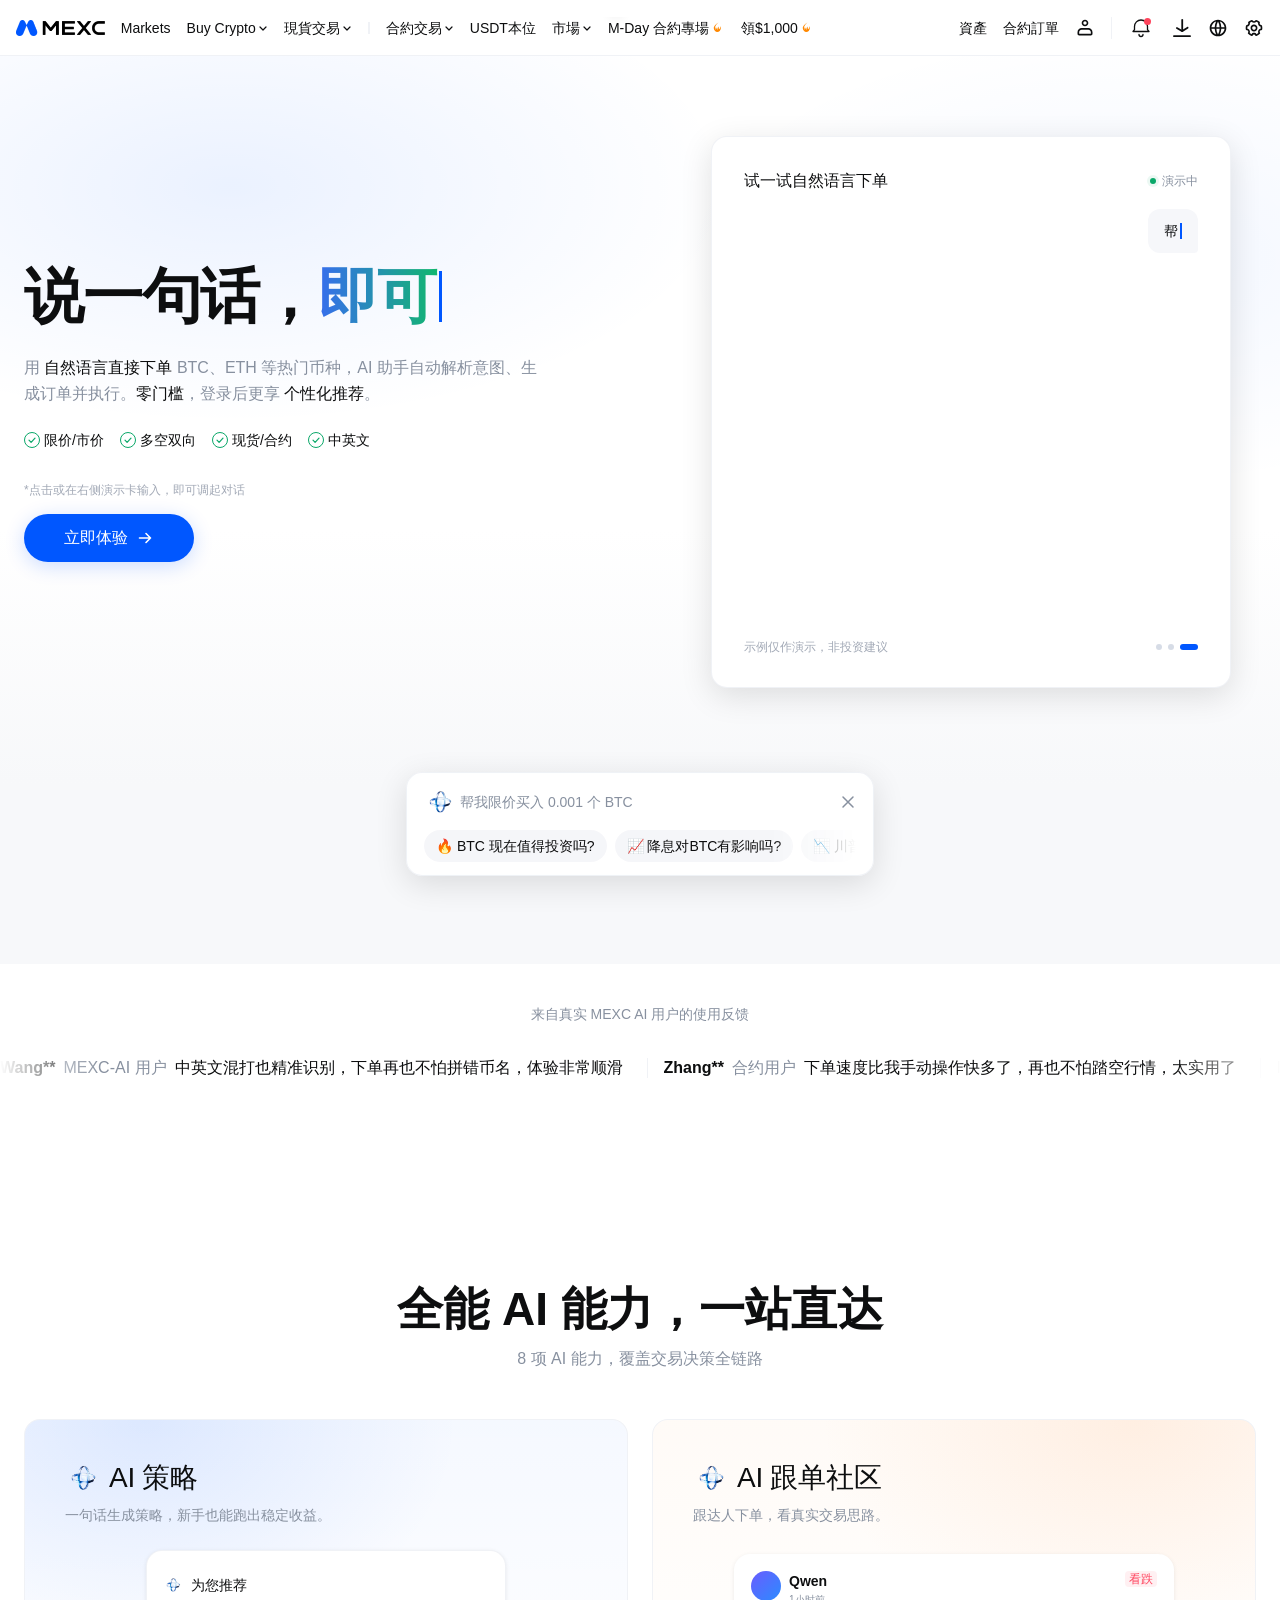
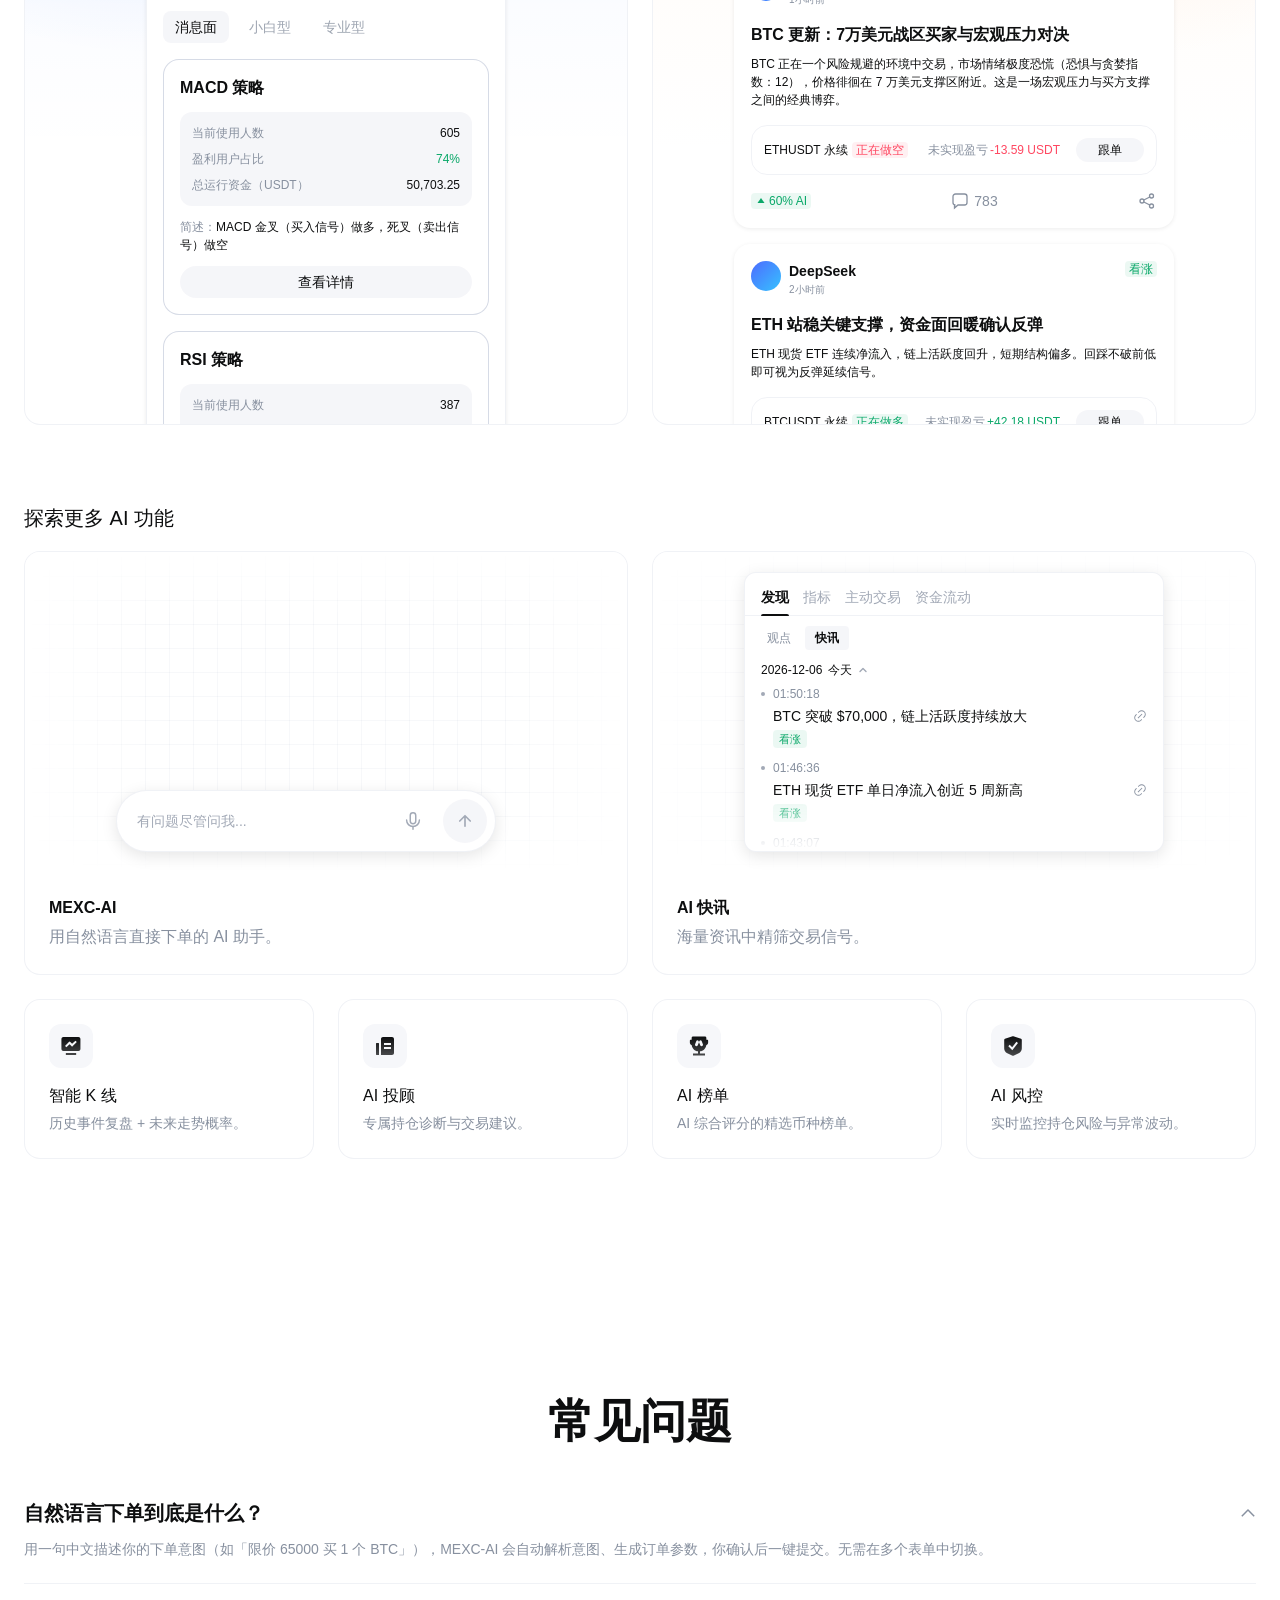
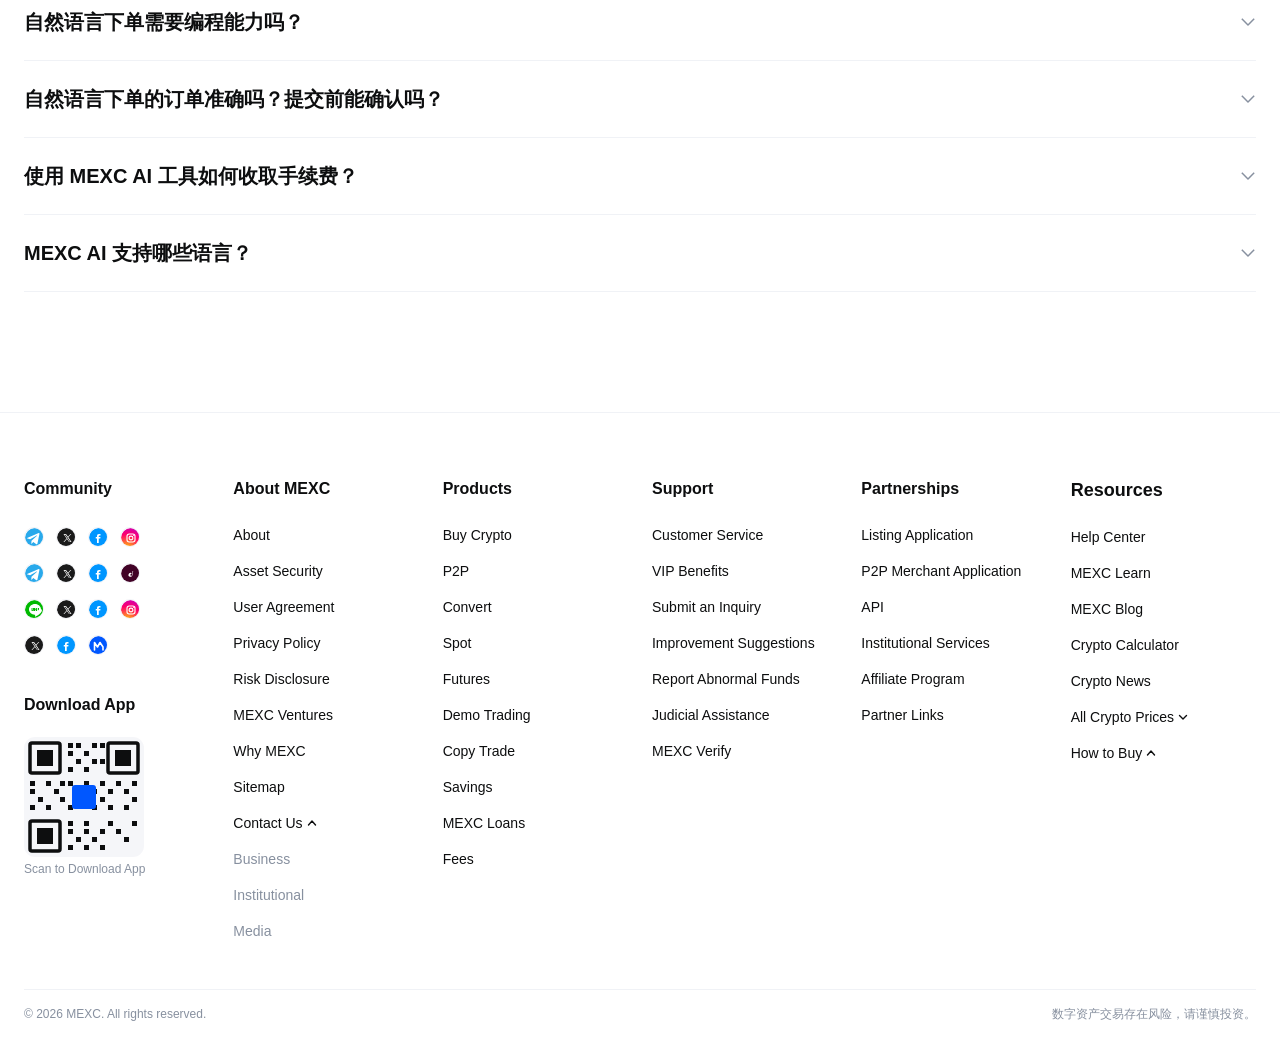
==== commit 3f6414e2: "update landing page" ====
--- a/index.html
+++ b/index.html
@@ -1,21 +1,27 @@
 <!DOCTYPE html>
 <html lang="zh-CN">
 <head>
+  <script>
+    /* 暂时禁用 dark 模式：强制 light，不读取 localStorage */
+    (function () {
+      document.documentElement.removeAttribute('data-theme');
+    })();
+  </script>
   <meta charset="UTF-8" />
   <meta name="viewport" content="width=device-width, initial-scale=1.0" />
   <meta name="description" content="MEXC AI 项目介绍 — 探索智能交易与数字资产创新" />
   <title>MEXC AI 项目介绍</title>
-  <meta name="theme-color" content="#0B0E11" />
+  <meta name="theme-color" content="#ffffff" id="meta-theme-color" />
   <!-- 首屏兜底：内置浏览器若未加载 tokens.css，避免白底白字 -->
   <style>
     :root {
-      --color-bg-page: #0B0E11;
-      --color-text-primary: #EAECEF;
-      --color-brand-default: #00B897;
-      --color-bg-default: #181A20;
-      --color-border-subtle: #1E2026;
-      --color-text-secondary: #B7BDC6;
-      --color-text-tertiary: #848E9C;
+      --color-bg-page: #ffffff;
+      --color-text-primary: #0d0e0f;
+      --color-brand-default: #0057ff;
+      --color-bg-default: #0023660a;
+      --color-border-subtle: #0023660f;
+      --color-text-secondary: #87909f;
+      --color-text-tertiary: #a2a9b6;
       --font-family-base: -apple-system, BlinkMacSystemFont, 'PingFang SC', 'Microsoft YaHei', sans-serif;
       --font-family-mono: 'SF Mono', ui-monospace, monospace;
       /* Hero 标题字号：tokens.css 未加载时仍生效 */
@@ -23,9 +29,11 @@
     }
   </style>
   <link rel="stylesheet" href="./tokens.css" />
+  <!-- dark 模式暂时下线：<link rel="stylesheet" href="./assets/dark-mode.css" /> -->
   <link rel="stylesheet" href="./assets/dot-grid.css" />
   <link rel="stylesheet" href="./assets/gradient-text.css" />
   <link rel="stylesheet" href="./assets/typewriter.css" />
+  <link rel="stylesheet" href="./assets/ai-float-panel.css" />
   <style>
     *,
     *::before,
@@ -121,7 +129,7 @@
       top: 0;
       z-index: var(--z-sticky);
       height: 56px;
-      background: var(--color-bg-page);
+      background: var(--color-bg-l0);
       border-bottom: 1px solid var(--color-line-base);
     }
 
@@ -260,6 +268,11 @@
       flex-shrink: 0;
     }
 
+    /* 暂时隐藏 dark 模式切换按钮 */
+    #theme-toggle {
+      display: none !important;
+    }
+
     /* 图标按钮（通用 20 × 20） */
     .site-header__icon-btn {
       position: relative;
@@ -315,7 +328,7 @@
 
     .btn--primary {
       background: var(--color-brand-default);
-      color: var(--color-bg-page);
+      color: var(--color-text-white);
     }
 
     .btn--primary:hover {
@@ -527,7 +540,7 @@
       height: 6px;
       border-radius: var(--radius-full);
       background: var(--color-up);
-      box-shadow: 0 0 0 3px rgba(11, 186, 116, 0.18);
+      box-shadow: 0 0 0 3px var(--color-up-bg);
     }
 
     .demo__conversation {
@@ -582,7 +595,7 @@
       align-items: center;
       padding: 2px var(--spacing-2);
       background: var(--color-warning-bg);
-      color: #c2620e;
+      color: var(--color-warning);
       font-size: 11px;
       line-height: 16px;
       font-weight: var(--font-weight-medium);
@@ -1280,6 +1293,7 @@
       color: var(--color-text-primary);
       font-variant-numeric: tabular-nums;
       font-feature-settings: "tnum";
+      min-width: 2ch;
     }
 
     .stats__value--up {
@@ -1412,6 +1426,232 @@
 
     .showcase-card--warm .follow-modal__footer {
       margin-top: auto;
+    }
+
+    /* ── AI 跟单社区 · 帖子信息流（1:1 复刻 Figma；超出部分裁切在卡片内） ── */
+    .showcase-card__preview--feed {
+      align-self: stretch;
+      width: 100%;
+      overflow: hidden;
+      position: relative;
+      padding: 4px 0 0;
+    }
+
+    .follow-feed {
+      display: flex;
+      flex-direction: column;
+      gap: var(--spacing-4);
+      width: 100%;
+      max-width: 440px;
+    }
+
+    .follow-post {
+      flex-shrink: 0;
+      width: 100%;
+      background: var(--color-bg-card);
+      border: none;
+      border-radius: var(--radius-xl);
+      box-shadow: var(--shadow-sm);
+      padding: 17px;
+      display: flex;
+      flex-direction: column;
+      gap: var(--spacing-4);
+    }
+
+    .follow-post__head {
+      display: flex;
+      align-items: flex-start;
+      gap: var(--spacing-2);
+    }
+
+    .follow-post__avatar {
+      flex-shrink: 0;
+      width: 30px;
+      height: 30px;
+      border-radius: 50%;
+      background: linear-gradient(135deg, #6a5cff 0%, #2b8cff 100%);
+    }
+
+    .follow-post__avatar--alt {
+      background: linear-gradient(135deg, #4d6bff 0%, #36c2ff 100%);
+    }
+
+    .follow-post__meta {
+      flex: 1;
+      min-width: 0;
+      display: flex;
+      flex-direction: column;
+      gap: 2px;
+    }
+
+    .follow-post__name {
+      font-size: 14px;
+      line-height: 20px;
+      font-weight: 700;
+      color: var(--color-text-primary);
+    }
+
+    .follow-post__time {
+      font-size: 10px;
+      line-height: 14px;
+      font-weight: 400;
+      color: var(--color-text-secondary);
+    }
+
+    .follow-post__tag {
+      flex-shrink: 0;
+      display: inline-flex;
+      align-items: center;
+      gap: 2px;
+      height: 16px;
+      padding: 0 4px;
+      border-radius: 4px;
+      font-size: 12px;
+      line-height: 18px;
+      font-weight: 400;
+      white-space: nowrap;
+    }
+
+    .follow-post__tag--down {
+      background: var(--color-down-bg);
+      color: var(--color-down);
+    }
+
+    .follow-post__tag--up {
+      background: var(--color-up-bg);
+      color: var(--color-up);
+    }
+
+    .follow-post__tag-arrow {
+      width: 12px;
+      height: 12px;
+      flex-shrink: 0;
+    }
+
+    .follow-post__title {
+      font-size: 16px;
+      line-height: 24px;
+      font-weight: 700;
+      color: var(--color-text-primary);
+      margin: 0;
+    }
+
+    .follow-post__desc {
+      font-size: 12px;
+      line-height: 18px;
+      font-weight: 400;
+      color: var(--color-text-primary);
+      margin: -8px 0 0;
+    }
+
+    .follow-post__position {
+      display: flex;
+      align-items: center;
+      justify-content: space-between;
+      gap: var(--spacing-2);
+      min-height: 48px;
+      padding: 12px;
+      border: 1px solid var(--color-line-base);
+      border-radius: var(--radius-xl);
+    }
+
+    .follow-post__position-left {
+      display: flex;
+      align-items: center;
+      gap: 4px;
+      min-width: 0;
+    }
+
+    .follow-post__symbol {
+      font-size: 12px;
+      line-height: 18px;
+      font-weight: 500;
+      color: var(--color-text-primary);
+      white-space: nowrap;
+    }
+
+    .follow-post__position-right {
+      display: flex;
+      align-items: center;
+      gap: var(--spacing-4);
+      flex-shrink: 0;
+    }
+
+    .follow-post__pnl {
+      display: inline-flex;
+      align-items: center;
+      gap: 2px;
+      font-size: 12px;
+      line-height: 18px;
+      white-space: nowrap;
+    }
+
+    .follow-post__pnl-label {
+      color: var(--color-text-secondary);
+    }
+
+    .follow-post__pnl-value {
+      color: var(--color-down);
+    }
+
+    .follow-post__pnl-value--up {
+      color: var(--color-up);
+    }
+
+    .follow-post__copy {
+      flex-shrink: 0;
+      min-width: 68px;
+      padding: 3px 12px;
+      border: none;
+      border-radius: 999px;
+      background: var(--color-bg-fill);
+      color: var(--color-text-primary);
+      font-size: 12px;
+      line-height: 18px;
+      text-align: center;
+      cursor: pointer;
+      transition: background var(--transition-fast);
+    }
+
+    .follow-post__copy:hover {
+      background: var(--color-bg-fill-hover);
+    }
+
+    .follow-post__copy:active {
+      background: var(--color-bg-fill-pressed);
+    }
+
+    .follow-post__foot {
+      display: flex;
+      align-items: center;
+      justify-content: space-between;
+      gap: var(--spacing-2);
+    }
+
+    .follow-post__stat {
+      display: inline-flex;
+      align-items: center;
+      gap: 4px;
+      font-size: 14px;
+      line-height: 20px;
+      color: var(--color-text-secondary);
+    }
+
+    .follow-post__stat svg {
+      width: 20px;
+      height: 20px;
+    }
+
+    .follow-post__share {
+      display: inline-flex;
+      align-items: center;
+      justify-content: center;
+      color: var(--color-text-secondary);
+    }
+
+    .follow-post__share svg {
+      width: 20px;
+      height: 20px;
     }
 
     /* === Small Showcase Cards (4 per row) === */
@@ -1538,7 +1778,7 @@
     .showcase__subgroup-title {
       margin-top: var(--spacing-20);
       margin-bottom: var(--spacing-5);
-      font-size: 18px;
+      font-size: 20px;
       line-height: 26px;
       font-weight: 500;
       color: var(--color-text-primary);
@@ -1736,26 +1976,80 @@
       pointer-events: none;
     }
 
+    @property --_bar-angle {
+      syntax: '<angle>';
+      initial-value: 0deg;
+      inherits: false;
+    }
+
+    @keyframes bar-border-spin {
+      to { --_bar-angle: 360deg; }
+    }
+
     .ai-float-bar__form {
       pointer-events: auto;
-      display: flex;
-      align-items: center;
-      gap: var(--spacing-xsm);
-      padding: var(--spacing-2) var(--spacing-6);
+      position: relative;
+      display: flex;
+      flex-direction: column;
+      gap: 12px;
+      box-sizing: border-box;
+      padding: 13px 17px;
       background: color-mix(in srgb, var(--color-bg-card) 88%, transparent);
       border: 1px solid var(--color-line-base);
-      border-radius: var(--radius-full);
+      border-radius: var(--radius-xl);
       box-shadow: var(--shadow-lg);
-      backdrop-filter: blur(16px);
-      -webkit-backdrop-filter: blur(16px);
-      transition:
-        border-color var(--transition-fast),
-        box-shadow var(--transition-fast);
-    }
-
+      backdrop-filter: blur(8px);
+      -webkit-backdrop-filter: blur(8px);
+      isolation: isolate;
+      transition: border-color var(--transition-fast), box-shadow var(--transition-fast);
+    }
+
+    /* 聚焦时：隐藏静态边框，露出旋转渐变边 */
     .ai-float-bar__form:focus-within {
-      border-color: var(--color-brand-default);
-      box-shadow: var(--shadow-brand);
+      border-color: transparent;
+      box-shadow: var(--shadow-lg);
+    }
+
+    /* 旋转渐变边框（默认隐藏，聚焦时显现） */
+    .ai-float-bar__form::before {
+      content: '';
+      position: absolute;
+      inset: -1.5px;
+      border-radius: calc(var(--radius-xl) + 1.5px);
+      background: conic-gradient(
+        from var(--_bar-angle),
+        #0057ff 0%,
+        #00c6ff 25%,
+        #7c3aff 50%,
+        #ff6b9d 75%,
+        #0057ff 100%
+      );
+      animation: bar-border-spin 4s linear infinite;
+      animation-play-state: paused;
+      opacity: 0;
+      z-index: -1;
+      transition: opacity 0.3s ease;
+    }
+
+    .ai-float-bar__form:focus-within::before {
+      opacity: 1;
+      animation-play-state: running;
+    }
+
+    /* 内容遮罩：盖住 conic 内部只露出 1.5px 边（纯白，完全遮住渐变） */
+    .ai-float-bar__form::after {
+      content: '';
+      position: absolute;
+      inset: 1.5px;
+      border-radius: calc(var(--radius-xl) - 0.5px);
+      background: var(--color-bg-card);
+      z-index: -1;
+    }
+
+    .ai-float-bar__row {
+      display: flex;
+      align-items: center;
+      gap: 4px;
     }
 
     .ai-float-bar__icon {
@@ -1780,55 +2074,77 @@
       border: none;
       outline: none;
       background: transparent;
-      font: var(--text-body-14-med);
-      color: var(--color-text-primary);
-      padding: var(--spacing-2) 0;
+      font-size: 14px;
+      line-height: 20px;
+      font-weight: 400;
+      color: var(--color-text-primary);
+      padding: 0;
     }
 
     .ai-float-bar__input::placeholder {
-      color: var(--color-text-tertiary);
-      font-weight: var(--font-weight-regular);
-    }
-
-    .ai-float-bar__submit {
+      color: var(--color-text-secondary);
+      font-weight: 400;
+    }
+
+    .ai-float-bar__close {
       flex-shrink: 0;
       display: inline-flex;
       align-items: center;
       justify-content: center;
-      gap: 2px;
-      width: 60px;
-      height: var(--spacing-8);
-      min-width: 60px;
-      padding: 0 var(--spacing-3);
-      border: 1px solid var(--color-line-base);
-      border-radius: var(--radius-md);
-      background: var(--color-brand-container);
-      color: var(--color-brand-default);
-      cursor: pointer;
-      transition:
-        background var(--transition-fast),
-        border-color var(--transition-fast),
-        color var(--transition-fast);
-    }
-
-    .ai-float-bar__submit:hover {
-      background: var(--color-bg-fill-hover);
-      border-color: var(--color-brand-default);
-    }
-
-    .ai-float-bar__submit:active {
-      background: var(--color-brand-container);
-    }
-
-    .ai-float-bar__submit svg {
       width: 16px;
       height: 16px;
-    }
-
-    .ai-float-bar__submit-hint {
-      font: var(--text-body-12);
-      color: var(--color-text-tertiary);
-      line-height: 1;
+      border: none;
+      background: none;
+      padding: 0;
+      color: var(--color-text-secondary);
+      cursor: pointer;
+      transition: color var(--transition-fast);
+    }
+
+    .ai-float-bar__close:hover {
+      color: var(--color-text-primary);
+    }
+
+    .ai-float-bar__close svg {
+      width: 16px;
+      height: 16px;
+    }
+
+    .ai-float-bar__suggestions {
+      display: flex;
+      align-items: center;
+      gap: 8px;
+      overflow: hidden;
+      mask-image: linear-gradient(to right, black 0%, black 80%, transparent 100%);
+      -webkit-mask-image: linear-gradient(to right, black 0%, black 80%, transparent 100%);
+      border-radius: 0 0 calc(var(--radius-xl) - 2px) calc(var(--radius-xl) - 2px);
+    }
+
+    .ai-float-bar__suggestion {
+      flex-shrink: 0;
+      display: inline-flex;
+      align-items: center;
+      justify-content: center;
+      height: 32px;
+      padding: 0 12px;
+      border: none;
+      border-radius: var(--radius-xl);
+      background: var(--color-bg-fill);
+      font-size: 14px;
+      line-height: 20px;
+      font-weight: 400;
+      color: var(--color-text-primary);
+      white-space: nowrap;
+      cursor: pointer;
+      transition: background var(--transition-fast);
+    }
+
+    .ai-float-bar__suggestion:hover {
+      background: var(--color-bg-fill-hover);
+    }
+
+    .ai-float-bar__suggestion:active {
+      background: var(--color-bg-fill-pressed);
     }
 
     @media (max-width: 767px) {
@@ -1839,8 +2155,7 @@
       }
 
       .ai-float-bar__form {
-        gap: var(--spacing-xsm);
-        padding: 6px 6px 6px var(--spacing-3);
+        padding: 10px 14px;
       }
 
       .ai-float-bar__icon {
@@ -1849,17 +2164,7 @@
       }
 
       .ai-float-bar__input {
-        font-size: var(--font-size-14);
-      }
-
-      .ai-float-bar__submit {
-        height: 36px;
-        min-width: 36px;
-        padding: 0 var(--spacing-2);
-      }
-
-      .ai-float-bar__submit-hint {
-        display: none;
+        font-size: 14px;
       }
     }
 
@@ -1897,21 +2202,26 @@
     }
 
     .ai-chat-demo__msg {
-      display: none;
+      display: flex;
+      opacity: 0;
+      visibility: hidden;
+      pointer-events: none;
       will-change: opacity, transform;
     }
 
+    .ai-chat-demo__msg--user {
+      display: inline-block;
+    }
+
     .ai-chat-demo__msg.is-visible {
-      display: flex;
+      visibility: visible;
+      pointer-events: auto;
       animation: ai-msg-enter 0.45s cubic-bezier(0.16, 1, 0.3, 1) both;
     }
 
-    .ai-chat-demo__msg--user.is-visible {
-      display: inline-block;
-    }
-
     .ai-chat-demo__msg.is-leaving {
-      display: flex;
+      visibility: visible;
+      pointer-events: none;
       animation: ai-msg-leave 0.28s ease both;
     }
 
@@ -1934,7 +2244,6 @@
       padding: 10px 16px;
       border-radius: var(--radius-lg);
       border-top-right-radius: 6px;
-      box-shadow: 0 1px 2px rgba(0, 0, 0, 0.04);
     }
 
     /* AI 思考中 + AI 回复共用左侧布局 */
@@ -1965,7 +2274,7 @@
       background: var(--color-bg-card);
       box-shadow:
         0 0 0 2px var(--color-bg-card),
-        0 4px 12px rgba(0, 87, 255, 0.18);
+        0 4px 12px color-mix(in srgb, var(--color-brand-default) 18%, transparent);
     }
 
     .ai-chat-demo__avatar img {
@@ -1982,6 +2291,14 @@
       padding-top: 5px;
       font: var(--text-body-14-med);
       color: var(--color-text-primary);
+    }
+
+    .ai-chat-demo__msg--thinking.is-done .ai-chat-demo__dots {
+      display: none;
+    }
+
+    .ai-chat-demo__msg--thinking.is-done {
+      color: var(--color-text-secondary);
     }
 
     .ai-chat-demo__dots {
@@ -2231,12 +2548,12 @@
     }
 
     .news-flash-mock__item-badge--up {
-      background: rgba(10, 168, 105, 0.12);
+      background: var(--color-up-bg);
       color: var(--color-up);
     }
 
     .news-flash-mock__item-badge--down {
-      background: rgba(255, 71, 97, 0.12);
+      background: var(--color-down-bg);
       color: var(--color-down);
     }
 
@@ -2250,7 +2567,7 @@
       border-top-right-radius: var(--radius-xl);
       border-bottom: none;
       padding: 0 16px 16px 16px;
-      box-shadow: 0 -2px 20px rgba(0, 0, 0, 0.06);
+      box-shadow: var(--shadow-sm);
       display: flex;
       flex-direction: column;
       gap: 16px;
@@ -2590,7 +2907,7 @@
       display: flex;
       flex-direction: column;
       overflow: hidden;
-      box-shadow: 0 -2px 20px rgba(0, 0, 0, 0.06);
+      box-shadow: var(--shadow-sm);
     }
 
     .follow-modal__header {
@@ -2961,9 +3278,10 @@
 
     /* ── Feedback Marquee ── */
     .feedback {
+      display: none;
       --_star: #faad14;
-      --_star-empty: #dcdfe5;
-      background: var(--color-bg-table);
+      --_star-empty: var(--color-line-solid);
+      background: var(--color-bg-page);
       padding: 120px 0;
       overflow-x: clip;
     }
@@ -3104,6 +3422,87 @@
     .feedback__star--half .feedback__star-fill {
       fill: currentColor;
       clip-path: inset(0 50% 0 0);
+    }
+
+    /* ── 用户评价单行跑马灯（承接「用户怎么说」） ── */
+    .quote-strip {
+      background: var(--color-bg-page);
+      padding: 40px 0;
+      height: 200px;
+      overflow-x: clip;
+    }
+
+    .quote-strip__header {
+      margin-bottom: 32px;
+    }
+
+    .quote-strip__caption {
+      text-align: center;
+      font-size: 14px;
+      line-height: 20px;
+      font-weight: 400;
+      color: var(--color-text-secondary);
+      margin: 0;
+    }
+
+    /* 左右遮罩与速度均与 .feedback 板块保持一致 */
+    .quote-strip__row {
+      overflow-x: clip;
+      mask-image: linear-gradient(to right, transparent 0%, black 8%, black 92%, transparent 100%);
+      -webkit-mask-image: linear-gradient(to right, transparent 0%, black 8%, black 92%, transparent 100%);
+    }
+
+    .quote-strip__row:hover .quote-strip__runner {
+      animation-play-state: paused;
+    }
+
+    .quote-strip__runner {
+      display: flex;
+      align-items: center;
+      gap: 0;
+      width: max-content;
+      animation: fb-ltr 100s linear infinite;
+      animation-play-state: paused;
+    }
+
+    .quote-strip__row.is-visible .quote-strip__runner {
+      animation-play-state: running;
+    }
+
+    .quote-strip__item {
+      display: inline-flex;
+      align-items: center;
+      gap: var(--spacing-2);
+      flex-shrink: 0;
+      white-space: nowrap;
+      font-size: 16px;
+      line-height: 24px;
+    }
+
+    .quote-strip__item::after {
+      content: '';
+      display: inline-block;
+      flex-shrink: 0;
+      align-self: center;
+      width: 1px;
+      height: 20px;
+      background: var(--color-line-base);
+      margin: 0 16px;
+    }
+
+    .quote-strip__name {
+      font-weight: 700;
+      color: var(--color-text-primary);
+    }
+
+    .quote-strip__role {
+      font-weight: 400;
+      color: var(--color-text-secondary);
+    }
+
+    .quote-strip__quote {
+      font-weight: 400;
+      color: var(--color-text-primary);
     }
 
     /* ── FAQ ── */
@@ -3260,8 +3659,8 @@
           </svg>
         </button>
         <!-- 主題模式 -->
-        <button type="button" class="site-header__icon-btn" aria-label="主題模式">
-          <svg viewBox="0 0 20 20" fill="none" aria-hidden="true">
+        <button type="button" class="site-header__icon-btn" id="theme-toggle" aria-label="切换至深色模式" aria-pressed="false">
+          <svg class="theme-toggle__icon theme-toggle__icon--sun" viewBox="0 0 20 20" fill="none" aria-hidden="true">
             <g clip-path="url(#hdr-mode-clip)">
               <circle cx="9.99963" cy="9.99963" r="4.75354" stroke="currentColor" stroke-width="1.5"/>
               <rect x="9.625" y="0.375" width="0.75" height="2.25098" rx="0.375" stroke="currentColor" stroke-width="0.75"/>
@@ -3279,6 +3678,9 @@
               </clipPath>
             </defs>
           </svg>
+          <svg class="theme-toggle__icon theme-toggle__icon--moon" viewBox="0 0 20 20" fill="none" aria-hidden="true">
+            <path d="M15.8 11.2A6.5 6.5 0 017.1 3.2 6.5 6.5 0 1015.8 11.2z" stroke="currentColor" stroke-width="1.5" stroke-linejoin="round"/>
+          </svg>
         </button>
         <!-- 設置 -->
         <button type="button" class="site-header__icon-btn" aria-label="設置">
@@ -3299,7 +3701,9 @@
           data-dot-size="5"
           data-gap="15"
           data-base-color="#f1f4fa"
-          data-active-color="#3B82F6"
+          data-active-color="#0057ff"
+          data-base-color-dark="#3c4047"
+          data-active-color-dark="#1463ff"
           data-proximity="150"
           data-speed-trigger="100"
           data-shock-radius="280"
@@ -3435,8 +3839,8 @@
                 <span>不再提示</span>
               </div>
               <div class="demo__order-modal-actions">
-                <button type="button" class="demo__order-modal-btn demo__order-modal-btn--secondary">取消</button>
-                <button type="button" class="demo__order-modal-btn demo__order-modal-btn--primary">买入 BTC</button>
+                <button type="button" class="demo__order-modal-btn demo__order-modal-btn--secondary">修改</button>
+                <button type="button" class="demo__order-modal-btn demo__order-modal-btn--primary">立即下单</button>
               </div>
             </div>
           </div>
@@ -3457,21 +3861,247 @@
       <div class="container">
         <div class="stats__card" data-reveal-children>
           <div class="stats__item">
-            <div class="stats__value">1,284,000+</div>
+            <div class="stats__value" data-count="1284000" data-count-suffix="+">1,284,000+</div>
             <div class="stats__label">累计下单笔数</div>
           </div>
           <div class="stats__item">
-            <div class="stats__value">52,000+</div>
+            <div class="stats__value" data-count="52000" data-count-suffix="+">52,000+</div>
             <div class="stats__label">下单用户数</div>
           </div>
           <div class="stats__item">
-            <div class="stats__value stats__value--up">98.6%</div>
+            <div class="stats__value stats__value--up" data-count="98.6" data-count-decimals="1" data-count-suffix="%">98.6%</div>
             <div class="stats__label">订单成功率</div>
           </div>
           <div class="stats__item">
-            <div class="stats__value">67.3%</div>
+            <div class="stats__value" data-count="67.3" data-count-decimals="1" data-count-suffix="%">67.3%</div>
             <div class="stats__label">使用后盈利用户占比</div>
           </div>
+        </div>
+      </div>
+    </section>
+
+    <!-- ── Feedback Marquee ── -->
+    <section class="feedback" aria-label="用户评价">
+      <div class="feedback__header container" data-reveal>
+        <h2 class="feedback__title">用户怎么说</h2>
+        <p class="feedback__subtitle">来自真实 MEXC AI 用户的使用反馈</p>
+      </div>
+
+      <!-- Row 1: 向左滚动 -->
+      <div class="feedback__row">
+        <div class="feedback__runner feedback__runner--ltr" role="list">
+
+          <!-- === 原始卡片组 === -->
+          <article class="feedback__card" role="listitem">
+            <div class="feedback__stars" aria-label="五星好评"><svg class="feedback__star" viewBox="0 0 24 24" aria-hidden="true"><path fill="currentColor" d="M12 2l3.09 6.26L22 9.27l-5 4.87 1.18 6.88L12 17.77l-6.18 3.25L7 14.14 2 9.27l6.91-1.01L12 2z"/></svg><svg class="feedback__star" viewBox="0 0 24 24" aria-hidden="true"><path fill="currentColor" d="M12 2l3.09 6.26L22 9.27l-5 4.87 1.18 6.88L12 17.77l-6.18 3.25L7 14.14 2 9.27l6.91-1.01L12 2z"/></svg><svg class="feedback__star" viewBox="0 0 24 24" aria-hidden="true"><path fill="currentColor" d="M12 2l3.09 6.26L22 9.27l-5 4.87 1.18 6.88L12 17.77l-6.18 3.25L7 14.14 2 9.27l6.91-1.01L12 2z"/></svg><svg class="feedback__star" viewBox="0 0 24 24" aria-hidden="true"><path fill="currentColor" d="M12 2l3.09 6.26L22 9.27l-5 4.87 1.18 6.88L12 17.77l-6.18 3.25L7 14.14 2 9.27l6.91-1.01L12 2z"/></svg><svg class="feedback__star" viewBox="0 0 24 24" aria-hidden="true"><path fill="currentColor" d="M12 2l3.09 6.26L22 9.27l-5 4.87 1.18 6.88L12 17.77l-6.18 3.25L7 14.14 2 9.27l6.91-1.01L12 2z"/></svg></div>
+            <p class="feedback__quote">中英文混打也精准识别，下单再也不怕拼错币名，体验非常顺滑。</p>
+            <div class="feedback__author">
+              <img class="feedback__avatar" src="https://api.dicebear.com/7.x/lorelei/svg?seed=mexc-fb-9wRt4&size=64" alt="" width="32" height="32" aria-hidden="true" />
+              <span class="feedback__author-name">Wang**</span>
+              <span class="feedback__author-sep" aria-hidden="true"></span>
+              <span class="feedback__author-role">MEXC-AI 用户</span>
+            </div>
+          </article>
+
+          <article class="feedback__card" role="listitem">
+            <div class="feedback__stars" aria-label="五星好评"><svg class="feedback__star" viewBox="0 0 24 24" aria-hidden="true"><path fill="currentColor" d="M12 2l3.09 6.26L22 9.27l-5 4.87 1.18 6.88L12 17.77l-6.18 3.25L7 14.14 2 9.27l6.91-1.01L12 2z"/></svg><svg class="feedback__star" viewBox="0 0 24 24" aria-hidden="true"><path fill="currentColor" d="M12 2l3.09 6.26L22 9.27l-5 4.87 1.18 6.88L12 17.77l-6.18 3.25L7 14.14 2 9.27l6.91-1.01L12 2z"/></svg><svg class="feedback__star" viewBox="0 0 24 24" aria-hidden="true"><path fill="currentColor" d="M12 2l3.09 6.26L22 9.27l-5 4.87 1.18 6.88L12 17.77l-6.18 3.25L7 14.14 2 9.27l6.91-1.01L12 2z"/></svg><svg class="feedback__star" viewBox="0 0 24 24" aria-hidden="true"><path fill="currentColor" d="M12 2l3.09 6.26L22 9.27l-5 4.87 1.18 6.88L12 17.77l-6.18 3.25L7 14.14 2 9.27l6.91-1.01L12 2z"/></svg><svg class="feedback__star" viewBox="0 0 24 24" aria-hidden="true"><path fill="currentColor" d="M12 2l3.09 6.26L22 9.27l-5 4.87 1.18 6.88L12 17.77l-6.18 3.25L7 14.14 2 9.27l6.91-1.01L12 2z"/></svg></div>
+            <p class="feedback__quote">下单速度比我手动操作快多了，再也不怕踏空行情，太实用了。</p>
+            <div class="feedback__author">
+              <img class="feedback__avatar" src="https://api.dicebear.com/7.x/lorelei/svg?seed=mexc-fb-6sXp7&size=64" alt="" width="32" height="32" aria-hidden="true" />
+              <span class="feedback__author-name">Zhang**</span>
+              <span class="feedback__author-sep" aria-hidden="true"></span>
+              <span class="feedback__author-role">合约用户</span>
+            </div>
+          </article>
+
+          <article class="feedback__card" role="listitem">
+            <div class="feedback__stars" aria-label="五星好评"><svg class="feedback__star" viewBox="0 0 24 24" aria-hidden="true"><path fill="currentColor" d="M12 2l3.09 6.26L22 9.27l-5 4.87 1.18 6.88L12 17.77l-6.18 3.25L7 14.14 2 9.27l6.91-1.01L12 2z"/></svg><svg class="feedback__star" viewBox="0 0 24 24" aria-hidden="true"><path fill="currentColor" d="M12 2l3.09 6.26L22 9.27l-5 4.87 1.18 6.88L12 17.77l-6.18 3.25L7 14.14 2 9.27l6.91-1.01L12 2z"/></svg><svg class="feedback__star" viewBox="0 0 24 24" aria-hidden="true"><path fill="currentColor" d="M12 2l3.09 6.26L22 9.27l-5 4.87 1.18 6.88L12 17.77l-6.18 3.25L7 14.14 2 9.27l6.91-1.01L12 2z"/></svg><svg class="feedback__star" viewBox="0 0 24 24" aria-hidden="true"><path fill="currentColor" d="M12 2l3.09 6.26L22 9.27l-5 4.87 1.18 6.88L12 17.77l-6.18 3.25L7 14.14 2 9.27l6.91-1.01L12 2z"/></svg><svg class="feedback__star" viewBox="0 0 24 24" aria-hidden="true"><path fill="currentColor" d="M12 2l3.09 6.26L22 9.27l-5 4.87 1.18 6.88L12 17.77l-6.18 3.25L7 14.14 2 9.27l6.91-1.01L12 2z"/></svg></div>
+            <p class="feedback__quote">AI 给的分析建议我跟了好几次，整体表现都很不错，很有参考价值。</p>
+            <div class="feedback__author">
+              <img class="feedback__avatar" src="https://api.dicebear.com/7.x/lorelei/svg?seed=mexc-fb-3nPq8&size=64" alt="" width="32" height="32" aria-hidden="true" />
+              <span class="feedback__author-name">Li**</span>
+              <span class="feedback__author-sep" aria-hidden="true"></span>
+              <span class="feedback__author-role">跟单用户</span>
+            </div>
+          </article>
+
+          <article class="feedback__card" role="listitem">
+            <div class="feedback__stars" aria-label="五星好评"><svg class="feedback__star" viewBox="0 0 24 24" aria-hidden="true"><path fill="currentColor" d="M12 2l3.09 6.26L22 9.27l-5 4.87 1.18 6.88L12 17.77l-6.18 3.25L7 14.14 2 9.27l6.91-1.01L12 2z"/></svg><svg class="feedback__star" viewBox="0 0 24 24" aria-hidden="true"><path fill="currentColor" d="M12 2l3.09 6.26L22 9.27l-5 4.87 1.18 6.88L12 17.77l-6.18 3.25L7 14.14 2 9.27l6.91-1.01L12 2z"/></svg><svg class="feedback__star" viewBox="0 0 24 24" aria-hidden="true"><path fill="currentColor" d="M12 2l3.09 6.26L22 9.27l-5 4.87 1.18 6.88L12 17.77l-6.18 3.25L7 14.14 2 9.27l6.91-1.01L12 2z"/></svg><svg class="feedback__star" viewBox="0 0 24 24" aria-hidden="true"><path fill="currentColor" d="M12 2l3.09 6.26L22 9.27l-5 4.87 1.18 6.88L12 17.77l-6.18 3.25L7 14.14 2 9.27l6.91-1.01L12 2z"/></svg><svg class="feedback__star" viewBox="0 0 24 24" aria-hidden="true"><path fill="currentColor" d="M12 2l3.09 6.26L22 9.27l-5 4.87 1.18 6.88L12 17.77l-6.18 3.25L7 14.14 2 9.27l6.91-1.01L12 2z"/></svg></div>
+            <p class="feedback__quote">说一句话就能完成下单，这才是真正的智能交易助手，完全改变了我的习惯。</p>
+            <div class="feedback__author">
+              <img class="feedback__avatar" src="https://api.dicebear.com/7.x/lorelei/svg?seed=mexc-fb-5hJc1&size=64" alt="" width="32" height="32" aria-hidden="true" />
+              <span class="feedback__author-name">Chen**</span>
+              <span class="feedback__author-sep" aria-hidden="true"></span>
+              <span class="feedback__author-role">现货用户</span>
+            </div>
+          </article>
+
+          <article class="feedback__card" role="listitem">
+            <div class="feedback__stars" aria-label="五星好评"><svg class="feedback__star" viewBox="0 0 24 24" aria-hidden="true"><path fill="currentColor" d="M12 2l3.09 6.26L22 9.27l-5 4.87 1.18 6.88L12 17.77l-6.18 3.25L7 14.14 2 9.27l6.91-1.01L12 2z"/></svg><svg class="feedback__star" viewBox="0 0 24 24" aria-hidden="true"><path fill="currentColor" d="M12 2l3.09 6.26L22 9.27l-5 4.87 1.18 6.88L12 17.77l-6.18 3.25L7 14.14 2 9.27l6.91-1.01L12 2z"/></svg><svg class="feedback__star" viewBox="0 0 24 24" aria-hidden="true"><path fill="currentColor" d="M12 2l3.09 6.26L22 9.27l-5 4.87 1.18 6.88L12 17.77l-6.18 3.25L7 14.14 2 9.27l6.91-1.01L12 2z"/></svg><svg class="feedback__star" viewBox="0 0 24 24" aria-hidden="true"><path fill="currentColor" d="M12 2l3.09 6.26L22 9.27l-5 4.87 1.18 6.88L12 17.77l-6.18 3.25L7 14.14 2 9.27l6.91-1.01L12 2z"/></svg><svg class="feedback__star" viewBox="0 0 24 24" aria-hidden="true"><path fill="currentColor" d="M12 2l3.09 6.26L22 9.27l-5 4.87 1.18 6.88L12 17.77l-6.18 3.25L7 14.14 2 9.27l6.91-1.01L12 2z"/></svg></div>
+            <p class="feedback__quote">识别意图很准，随口说"买点 BTC"就能直接执行，完全不需要学习操作界面。</p>
+            <div class="feedback__author">
+              <img class="feedback__avatar" src="https://api.dicebear.com/7.x/lorelei/svg?seed=mexc-fb-7xKm2&size=64" alt="" width="32" height="32" aria-hidden="true" />
+              <span class="feedback__author-name">Wu**</span>
+              <span class="feedback__author-sep" aria-hidden="true"></span>
+              <span class="feedback__author-role">普通用户</span>
+            </div>
+          </article>
+
+          <article class="feedback__card" role="listitem">
+            <div class="feedback__stars" aria-label="五星好评"><svg class="feedback__star" viewBox="0 0 24 24" aria-hidden="true"><path fill="currentColor" d="M12 2l3.09 6.26L22 9.27l-5 4.87 1.18 6.88L12 17.77l-6.18 3.25L7 14.14 2 9.27l6.91-1.01L12 2z"/></svg><svg class="feedback__star" viewBox="0 0 24 24" aria-hidden="true"><path fill="currentColor" d="M12 2l3.09 6.26L22 9.27l-5 4.87 1.18 6.88L12 17.77l-6.18 3.25L7 14.14 2 9.27l6.91-1.01L12 2z"/></svg><svg class="feedback__star" viewBox="0 0 24 24" aria-hidden="true"><path fill="currentColor" d="M12 2l3.09 6.26L22 9.27l-5 4.87 1.18 6.88L12 17.77l-6.18 3.25L7 14.14 2 9.27l6.91-1.01L12 2z"/></svg><svg class="feedback__star" viewBox="0 0 24 24" aria-hidden="true"><path fill="currentColor" d="M12 2l3.09 6.26L22 9.27l-5 4.87 1.18 6.88L12 17.77l-6.18 3.25L7 14.14 2 9.27l6.91-1.01L12 2z"/></svg><svg class="feedback__star" viewBox="0 0 24 24" aria-hidden="true"><path fill="currentColor" d="M12 2l3.09 6.26L22 9.27l-5 4.87 1.18 6.88L12 17.77l-6.18 3.25L7 14.14 2 9.27l6.91-1.01L12 2z"/></svg></div>
+            <p class="feedback__quote">多空双向都支持，合约党终于有了称手的 AI 工具，操作效率翻倍。</p>
+            <div class="feedback__author">
+              <img class="feedback__avatar" src="https://api.dicebear.com/7.x/lorelei/svg?seed=mexc-fb-2bLf6&size=64" alt="" width="32" height="32" aria-hidden="true" />
+              <span class="feedback__author-name">Xu**</span>
+              <span class="feedback__author-sep" aria-hidden="true"></span>
+              <span class="feedback__author-role">合约达人</span>
+            </div>
+          </article>
+
+          <!-- === 无障碍隐藏的复制组（seamless loop） === -->
+          <article class="feedback__card" aria-hidden="true">
+            <div class="feedback__stars"><svg class="feedback__star" viewBox="0 0 24 24" aria-hidden="true"><path fill="currentColor" d="M12 2l3.09 6.26L22 9.27l-5 4.87 1.18 6.88L12 17.77l-6.18 3.25L7 14.14 2 9.27l6.91-1.01L12 2z"/></svg><svg class="feedback__star" viewBox="0 0 24 24" aria-hidden="true"><path fill="currentColor" d="M12 2l3.09 6.26L22 9.27l-5 4.87 1.18 6.88L12 17.77l-6.18 3.25L7 14.14 2 9.27l6.91-1.01L12 2z"/></svg><svg class="feedback__star" viewBox="0 0 24 24" aria-hidden="true"><path fill="currentColor" d="M12 2l3.09 6.26L22 9.27l-5 4.87 1.18 6.88L12 17.77l-6.18 3.25L7 14.14 2 9.27l6.91-1.01L12 2z"/></svg><svg class="feedback__star" viewBox="0 0 24 24" aria-hidden="true"><path fill="currentColor" d="M12 2l3.09 6.26L22 9.27l-5 4.87 1.18 6.88L12 17.77l-6.18 3.25L7 14.14 2 9.27l6.91-1.01L12 2z"/></svg><svg class="feedback__star" viewBox="0 0 24 24" aria-hidden="true"><path fill="currentColor" d="M12 2l3.09 6.26L22 9.27l-5 4.87 1.18 6.88L12 17.77l-6.18 3.25L7 14.14 2 9.27l6.91-1.01L12 2z"/></svg></div>
+            <p class="feedback__quote">中英文混打也精准识别，下单再也不怕拼错币名，体验非常顺滑。</p>
+            <div class="feedback__author">
+              <img class="feedback__avatar" src="https://api.dicebear.com/7.x/lorelei/svg?seed=mexc-fb-9wRt4&size=64" alt="" width="32" height="32" aria-hidden="true" />
+              <span class="feedback__author-name">Wang**</span>
+              <span class="feedback__author-sep"></span>
+              <span class="feedback__author-role">MEXC-AI 用户</span>
+            </div>
+          </article>
+
+          <article class="feedback__card" aria-hidden="true">
+            <div class="feedback__stars"><svg class="feedback__star" viewBox="0 0 24 24" aria-hidden="true"><path fill="currentColor" d="M12 2l3.09 6.26L22 9.27l-5 4.87 1.18 6.88L12 17.77l-6.18 3.25L7 14.14 2 9.27l6.91-1.01L12 2z"/></svg><svg class="feedback__star" viewBox="0 0 24 24" aria-hidden="true"><path fill="currentColor" d="M12 2l3.09 6.26L22 9.27l-5 4.87 1.18 6.88L12 17.77l-6.18 3.25L7 14.14 2 9.27l6.91-1.01L12 2z"/></svg><svg class="feedback__star" viewBox="0 0 24 24" aria-hidden="true"><path fill="currentColor" d="M12 2l3.09 6.26L22 9.27l-5 4.87 1.18 6.88L12 17.77l-6.18 3.25L7 14.14 2 9.27l6.91-1.01L12 2z"/></svg><svg class="feedback__star" viewBox="0 0 24 24" aria-hidden="true"><path fill="currentColor" d="M12 2l3.09 6.26L22 9.27l-5 4.87 1.18 6.88L12 17.77l-6.18 3.25L7 14.14 2 9.27l6.91-1.01L12 2z"/></svg><svg class="feedback__star" viewBox="0 0 24 24" aria-hidden="true"><path fill="currentColor" d="M12 2l3.09 6.26L22 9.27l-5 4.87 1.18 6.88L12 17.77l-6.18 3.25L7 14.14 2 9.27l6.91-1.01L12 2z"/></svg></div>
+            <p class="feedback__quote">下单速度比我手动操作快多了，再也不怕踏空行情，太实用了。</p>
+            <div class="feedback__author">
+              <img class="feedback__avatar" src="https://api.dicebear.com/7.x/lorelei/svg?seed=mexc-fb-6sXp7&size=64" alt="" width="32" height="32" aria-hidden="true" />
+              <span class="feedback__author-name">Zhang**</span>
+              <span class="feedback__author-sep"></span>
+              <span class="feedback__author-role">合约用户</span>
+            </div>
+          </article>
+
+          <article class="feedback__card" aria-hidden="true">
+            <div class="feedback__stars"><svg class="feedback__star" viewBox="0 0 24 24" aria-hidden="true"><path fill="currentColor" d="M12 2l3.09 6.26L22 9.27l-5 4.87 1.18 6.88L12 17.77l-6.18 3.25L7 14.14 2 9.27l6.91-1.01L12 2z"/></svg><svg class="feedback__star" viewBox="0 0 24 24" aria-hidden="true"><path fill="currentColor" d="M12 2l3.09 6.26L22 9.27l-5 4.87 1.18 6.88L12 17.77l-6.18 3.25L7 14.14 2 9.27l6.91-1.01L12 2z"/></svg><svg class="feedback__star" viewBox="0 0 24 24" aria-hidden="true"><path fill="currentColor" d="M12 2l3.09 6.26L22 9.27l-5 4.87 1.18 6.88L12 17.77l-6.18 3.25L7 14.14 2 9.27l6.91-1.01L12 2z"/></svg><svg class="feedback__star" viewBox="0 0 24 24" aria-hidden="true"><path fill="currentColor" d="M12 2l3.09 6.26L22 9.27l-5 4.87 1.18 6.88L12 17.77l-6.18 3.25L7 14.14 2 9.27l6.91-1.01L12 2z"/></svg><svg class="feedback__star" viewBox="0 0 24 24" aria-hidden="true"><path fill="currentColor" d="M12 2l3.09 6.26L22 9.27l-5 4.87 1.18 6.88L12 17.77l-6.18 3.25L7 14.14 2 9.27l6.91-1.01L12 2z"/></svg></div>
+            <p class="feedback__quote">AI 给的分析建议我跟了好几次，整体表现都很不错，很有参考价值。</p>
+            <div class="feedback__author">
+              <img class="feedback__avatar" src="https://api.dicebear.com/7.x/lorelei/svg?seed=mexc-fb-3nPq8&size=64" alt="" width="32" height="32" aria-hidden="true" />
+              <span class="feedback__author-name">Li**</span>
+              <span class="feedback__author-sep"></span>
+              <span class="feedback__author-role">跟单用户</span>
+            </div>
+          </article>
+
+          <article class="feedback__card" aria-hidden="true">
+            <div class="feedback__stars"><svg class="feedback__star" viewBox="0 0 24 24" aria-hidden="true"><path fill="currentColor" d="M12 2l3.09 6.26L22 9.27l-5 4.87 1.18 6.88L12 17.77l-6.18 3.25L7 14.14 2 9.27l6.91-1.01L12 2z"/></svg><svg class="feedback__star" viewBox="0 0 24 24" aria-hidden="true"><path fill="currentColor" d="M12 2l3.09 6.26L22 9.27l-5 4.87 1.18 6.88L12 17.77l-6.18 3.25L7 14.14 2 9.27l6.91-1.01L12 2z"/></svg><svg class="feedback__star" viewBox="0 0 24 24" aria-hidden="true"><path fill="currentColor" d="M12 2l3.09 6.26L22 9.27l-5 4.87 1.18 6.88L12 17.77l-6.18 3.25L7 14.14 2 9.27l6.91-1.01L12 2z"/></svg><svg class="feedback__star" viewBox="0 0 24 24" aria-hidden="true"><path fill="currentColor" d="M12 2l3.09 6.26L22 9.27l-5 4.87 1.18 6.88L12 17.77l-6.18 3.25L7 14.14 2 9.27l6.91-1.01L12 2z"/></svg><svg class="feedback__star" viewBox="0 0 24 24" aria-hidden="true"><path fill="currentColor" d="M12 2l3.09 6.26L22 9.27l-5 4.87 1.18 6.88L12 17.77l-6.18 3.25L7 14.14 2 9.27l6.91-1.01L12 2z"/></svg></div>
+            <p class="feedback__quote">说一句话就能完成下单，这才是真正的智能交易助手，完全改变了我的习惯。</p>
+            <div class="feedback__author">
+              <img class="feedback__avatar" src="https://api.dicebear.com/7.x/lorelei/svg?seed=mexc-fb-5hJc1&size=64" alt="" width="32" height="32" aria-hidden="true" />
+              <span class="feedback__author-name">Chen**</span>
+              <span class="feedback__author-sep"></span>
+              <span class="feedback__author-role">现货用户</span>
+            </div>
+          </article>
+
+          <article class="feedback__card" aria-hidden="true">
+            <div class="feedback__stars"><svg class="feedback__star" viewBox="0 0 24 24" aria-hidden="true"><path fill="currentColor" d="M12 2l3.09 6.26L22 9.27l-5 4.87 1.18 6.88L12 17.77l-6.18 3.25L7 14.14 2 9.27l6.91-1.01L12 2z"/></svg><svg class="feedback__star" viewBox="0 0 24 24" aria-hidden="true"><path fill="currentColor" d="M12 2l3.09 6.26L22 9.27l-5 4.87 1.18 6.88L12 17.77l-6.18 3.25L7 14.14 2 9.27l6.91-1.01L12 2z"/></svg><svg class="feedback__star" viewBox="0 0 24 24" aria-hidden="true"><path fill="currentColor" d="M12 2l3.09 6.26L22 9.27l-5 4.87 1.18 6.88L12 17.77l-6.18 3.25L7 14.14 2 9.27l6.91-1.01L12 2z"/></svg><svg class="feedback__star" viewBox="0 0 24 24" aria-hidden="true"><path fill="currentColor" d="M12 2l3.09 6.26L22 9.27l-5 4.87 1.18 6.88L12 17.77l-6.18 3.25L7 14.14 2 9.27l6.91-1.01L12 2z"/></svg><svg class="feedback__star" viewBox="0 0 24 24" aria-hidden="true"><path fill="currentColor" d="M12 2l3.09 6.26L22 9.27l-5 4.87 1.18 6.88L12 17.77l-6.18 3.25L7 14.14 2 9.27l6.91-1.01L12 2z"/></svg></div>
+            <p class="feedback__quote">识别意图很准，随口说"买点 BTC"就能直接执行，完全不需要学习操作界面。</p>
+            <div class="feedback__author">
+              <img class="feedback__avatar" src="https://api.dicebear.com/7.x/lorelei/svg?seed=mexc-fb-7xKm2&size=64" alt="" width="32" height="32" aria-hidden="true" />
+              <span class="feedback__author-name">Wu**</span>
+              <span class="feedback__author-sep"></span>
+              <span class="feedback__author-role">普通用户</span>
+            </div>
+          </article>
+
+          <article class="feedback__card" aria-hidden="true">
+            <div class="feedback__stars"><svg class="feedback__star" viewBox="0 0 24 24" aria-hidden="true"><path fill="currentColor" d="M12 2l3.09 6.26L22 9.27l-5 4.87 1.18 6.88L12 17.77l-6.18 3.25L7 14.14 2 9.27l6.91-1.01L12 2z"/></svg><svg class="feedback__star" viewBox="0 0 24 24" aria-hidden="true"><path fill="currentColor" d="M12 2l3.09 6.26L22 9.27l-5 4.87 1.18 6.88L12 17.77l-6.18 3.25L7 14.14 2 9.27l6.91-1.01L12 2z"/></svg><svg class="feedback__star" viewBox="0 0 24 24" aria-hidden="true"><path fill="currentColor" d="M12 2l3.09 6.26L22 9.27l-5 4.87 1.18 6.88L12 17.77l-6.18 3.25L7 14.14 2 9.27l6.91-1.01L12 2z"/></svg><svg class="feedback__star" viewBox="0 0 24 24" aria-hidden="true"><path fill="currentColor" d="M12 2l3.09 6.26L22 9.27l-5 4.87 1.18 6.88L12 17.77l-6.18 3.25L7 14.14 2 9.27l6.91-1.01L12 2z"/></svg><svg class="feedback__star" viewBox="0 0 24 24" aria-hidden="true"><path fill="currentColor" d="M12 2l3.09 6.26L22 9.27l-5 4.87 1.18 6.88L12 17.77l-6.18 3.25L7 14.14 2 9.27l6.91-1.01L12 2z"/></svg></div>
+            <p class="feedback__quote">多空双向都支持，合约党终于有了称手的 AI 工具，操作效率翻倍。</p>
+            <div class="feedback__author">
+              <img class="feedback__avatar" src="https://api.dicebear.com/7.x/lorelei/svg?seed=mexc-fb-2bLf6&size=64" alt="" width="32" height="32" aria-hidden="true" />
+              <span class="feedback__author-name">Xu**</span>
+              <span class="feedback__author-sep"></span>
+              <span class="feedback__author-role">合约达人</span>
+            </div>
+          </article>
+
+        </div>
+      </div>
+
+    </section>
+
+    <!-- ── 用户评价 · 单行跑马灯（承接「用户怎么说」，同速度 / 同左右遮罩） ── -->
+    <section class="quote-strip" aria-label="用户评价滚动条">
+      <div class="quote-strip__header" data-reveal>
+        <p class="quote-strip__caption">来自真实 MEXC AI 用户的使用反馈</p>
+      </div>
+      <div class="quote-strip__row" data-reveal data-reveal-delay="120">
+        <div class="quote-strip__runner" role="list">
+
+          <!-- === 原始组 === -->
+          <span class="quote-strip__item" role="listitem">
+            <span class="quote-strip__name">Wang**</span>
+            <span class="quote-strip__role">MEXC-AI 用户</span>
+            <span class="quote-strip__quote">中英文混打也精准识别，下单再也不怕拼错币名，体验非常顺滑</span>
+          </span>
+          <span class="quote-strip__item" role="listitem">
+            <span class="quote-strip__name">Zhang**</span>
+            <span class="quote-strip__role">合约用户</span>
+            <span class="quote-strip__quote">下单速度比我手动操作快多了，再也不怕踏空行情，太实用了</span>
+          </span>
+          <span class="quote-strip__item" role="listitem">
+            <span class="quote-strip__name">Li**</span>
+            <span class="quote-strip__role">跟单用户</span>
+            <span class="quote-strip__quote">AI 给的分析建议我跟了好几次，整体表现都很不错，很有参考价值</span>
+          </span>
+          <span class="quote-strip__item" role="listitem">
+            <span class="quote-strip__name">Chen**</span>
+            <span class="quote-strip__role">现货用户</span>
+            <span class="quote-strip__quote">说一句话就能完成下单，这才是真正的智能交易助手，完全改变了我的习惯</span>
+          </span>
+          <span class="quote-strip__item" role="listitem">
+            <span class="quote-strip__name">Wu**</span>
+            <span class="quote-strip__role">普通用户</span>
+            <span class="quote-strip__quote">识别意图很准，随口说"买点 BTC"就能直接执行，完全不需要学习操作界面</span>
+          </span>
+          <span class="quote-strip__item" role="listitem">
+            <span class="quote-strip__name">Xu**</span>
+            <span class="quote-strip__role">合约达人</span>
+            <span class="quote-strip__quote">多空双向都支持，合约党终于有了称手的 AI 工具，操作效率翻倍</span>
+          </span>
+
+          <!-- === 镜像复制组（无缝衔接，对屏幕阅读器隐藏） === -->
+          <span class="quote-strip__item" aria-hidden="true">
+            <span class="quote-strip__name">Wang**</span>
+            <span class="quote-strip__role">MEXC-AI 用户</span>
+            <span class="quote-strip__quote">中英文混打也精准识别，下单再也不怕拼错币名，体验非常顺滑</span>
+          </span>
+          <span class="quote-strip__item" aria-hidden="true">
+            <span class="quote-strip__name">Zhang**</span>
+            <span class="quote-strip__role">合约用户</span>
+            <span class="quote-strip__quote">下单速度比我手动操作快多了，再也不怕踏空行情，太实用了</span>
+          </span>
+          <span class="quote-strip__item" aria-hidden="true">
+            <span class="quote-strip__name">Li**</span>
+            <span class="quote-strip__role">跟单用户</span>
+            <span class="quote-strip__quote">AI 给的分析建议我跟了好几次，整体表现都很不错，很有参考价值</span>
+          </span>
+          <span class="quote-strip__item" aria-hidden="true">
+            <span class="quote-strip__name">Chen**</span>
+            <span class="quote-strip__role">现货用户</span>
+            <span class="quote-strip__quote">说一句话就能完成下单，这才是真正的智能交易助手，完全改变了我的习惯</span>
+          </span>
+          <span class="quote-strip__item" aria-hidden="true">
+            <span class="quote-strip__name">Wu**</span>
+            <span class="quote-strip__role">普通用户</span>
+            <span class="quote-strip__quote">识别意图很准，随口说"买点 BTC"就能直接执行，完全不需要学习操作界面</span>
+          </span>
+          <span class="quote-strip__item" aria-hidden="true">
+            <span class="quote-strip__name">Xu**</span>
+            <span class="quote-strip__role">合约达人</span>
+            <span class="quote-strip__quote">多空双向都支持，合约党终于有了称手的 AI 工具，操作效率翻倍</span>
+          </span>
+
         </div>
       </div>
     </section>
@@ -3565,93 +4195,107 @@
               </h3>
               <p class="showcase-card__subtitle">跟达人下单，看真实交易思路。</p>
             </header>
-            <div class="showcase-card__preview">
-              <div class="follow-modal" aria-hidden="true">
-                <header class="follow-modal__header">
-                  <div class="follow-modal__title">快捷跟单</div>
-                  <button type="button" class="follow-modal__close" tabindex="-1" aria-label="关闭">
-                    <svg viewBox="0 0 14 14" fill="none" xmlns="http://www.w3.org/2000/svg">
-                      <path d="M1 1l12 12M13 1L1 13" stroke="currentColor" stroke-width="1.4" stroke-linecap="round"/>
-                    </svg>
-                  </button>
-                </header>
-                <div class="follow-modal__divider"></div>
-                <div class="follow-modal__content">
-
-                  <div class="follow-modal__trader">
-                    <div class="follow-modal__avatar" aria-hidden="true">T</div>
-                    <div class="follow-modal__trader-name">
-                      <span class="follow-modal__trader-name-text">TopTrader</span>
-                      <svg class="follow-modal__chevron" viewBox="0 0 16 16" fill="none" xmlns="http://www.w3.org/2000/svg">
-                        <path d="M6 4l4 4-4 4" stroke="currentColor" stroke-width="1.5" stroke-linecap="round" stroke-linejoin="round"/>
-                      </svg>
+            <div class="showcase-card__preview showcase-card__preview--feed">
+              <div class="follow-feed" aria-hidden="true">
+
+                <!-- Post 1 -->
+                <article class="follow-post">
+                  <div class="follow-post__head">
+                    <span class="follow-post__avatar" aria-hidden="true"></span>
+                    <div class="follow-post__meta">
+                      <span class="follow-post__name">Qwen</span>
+                      <span class="follow-post__time">1小时前</span>
+                    </div>
+                    <span class="follow-post__tag follow-post__tag--down">看跌</span>
+                  </div>
+                  <h4 class="follow-post__title">BTC 更新：7万美元战区买家与宏观压力对决</h4>
+                  <p class="follow-post__desc">BTC 正在一个风险规避的环境中交易，市场情绪极度恐慌（恐惧与贪婪指数：12），价格徘徊在 7 万美元支撑区附近。这是一场宏观压力与买方支撑之间的经典博弈。</p>
+                  <div class="follow-post__position">
+                    <div class="follow-post__position-left">
+                      <span class="follow-post__symbol">ETHUSDT 永续</span>
+                      <span class="follow-post__tag follow-post__tag--down">正在做空</span>
+                    </div>
+                    <div class="follow-post__position-right">
+                      <span class="follow-post__pnl">
+                        <span class="follow-post__pnl-label">未实现盈亏</span>
+                        <span class="follow-post__pnl-value">-13.59 USDT</span>
+                      </span>
+                      <button type="button" class="follow-post__copy" tabindex="-1">跟单</button>
                     </div>
                   </div>
-
-                  <div class="follow-modal__field">
-                    <div class="follow-modal__field-label">跟单资金</div>
-                    <div class="follow-modal__balance">
-                      <span class="follow-modal__balance-label-wrap">
-                        <svg class="follow-modal__icon-info" viewBox="0 0 16 16" fill="none" xmlns="http://www.w3.org/2000/svg" aria-hidden="true">
-                          <circle cx="8" cy="8" r="6.5" stroke="currentColor" stroke-width="1.2"/>
-                          <path d="M8 7v4" stroke="currentColor" stroke-width="1.4" stroke-linecap="round"/>
-                          <circle cx="8" cy="5" r="0.75" fill="currentColor"/>
-                        </svg>
-                        <span class="follow-modal__balance-label">可用</span>
-                      </span>
-                      <span class="follow-modal__balance-value">1000 USDT</span>
-                      <svg class="follow-modal__icon-swap" viewBox="0 0 14 14" fill="none" xmlns="http://www.w3.org/2000/svg" aria-hidden="true">
-                        <path d="M1.5 4.5h9.5M9 2.5l2 2-2 2M12.5 9.5h-9.5M5 7.5l-2 2 2 2" stroke="currentColor" stroke-width="1.1" stroke-linecap="round" stroke-linejoin="round"/>
+                  <div class="follow-post__foot">
+                    <span class="follow-post__tag follow-post__tag--up">
+                      <svg class="follow-post__tag-arrow" viewBox="0 0 12 12" fill="none" xmlns="http://www.w3.org/2000/svg" aria-hidden="true">
+                        <path d="M6 3l3.5 5h-7L6 3z" fill="currentColor"/>
                       </svg>
-                    </div>
-                    <div class="follow-modal__input">
-                      <span class="follow-modal__input-placeholder">跟单资金必须≥0.01</span>
-                      <span class="follow-modal__input-unit">USDT</span>
-                      <button type="button" class="follow-modal__input-all" tabindex="-1">全部</button>
-                    </div>
-                    <div class="follow-modal__slider">
-                      <div class="follow-modal__slider-track">
-                        <span class="follow-modal__slider-mark follow-modal__slider-mark--active" style="left: 0%;"></span>
-                        <span class="follow-modal__slider-mark" style="left: 25%;"></span>
-                        <span class="follow-modal__slider-mark" style="left: 50%;"></span>
-                        <span class="follow-modal__slider-mark" style="left: 75%;"></span>
-                        <span class="follow-modal__slider-mark" style="left: 100%;"></span>
-                      </div>
-                      <div class="follow-modal__slider-labels">
-                        <span class="follow-modal__slider-label" style="left: 0%;">1X</span>
-                        <span class="follow-modal__slider-label follow-modal__slider-label--mid" style="left: 25%;">25X</span>
-                        <span class="follow-modal__slider-label follow-modal__slider-label--mid" style="left: 50%;">50X</span>
-                        <span class="follow-modal__slider-label follow-modal__slider-label--mid" style="left: 75%;">75X</span>
-                        <span class="follow-modal__slider-label follow-modal__slider-label--last" style="right: 0;">100X</span>
-                      </div>
-                    </div>
-                  </div>
-
-                  <div class="follow-modal__mode">
-                    <span class="follow-modal__mode-label">跟单模式:</span>
-                    <span class="follow-modal__mode-value-wrap">
-                      <span class="follow-modal__mode-value">智能比例</span>
-                      <svg class="follow-modal__icon-info-sm" viewBox="0 0 12 12" fill="none" xmlns="http://www.w3.org/2000/svg" aria-hidden="true">
-                        <circle cx="6" cy="6" r="5" stroke="currentColor" stroke-width="1"/>
-                        <path d="M6 5.5v3" stroke="currentColor" stroke-width="1.2" stroke-linecap="round"/>
-                        <circle cx="6" cy="3.8" r="0.6" fill="currentColor"/>
+                      60% AI
+                    </span>
+                    <span class="follow-post__stat">
+                      <svg viewBox="0 0 20 20" fill="none" xmlns="http://www.w3.org/2000/svg" aria-hidden="true">
+                        <path d="M3 5.5A2.5 2.5 0 015.5 3h9A2.5 2.5 0 0117 5.5v6A2.5 2.5 0 0114.5 14H8l-3.5 3v-3H5.5A2.5 2.5 0 013 11.5v-6z" stroke="currentColor" stroke-width="1.3"/>
+                      </svg>
+                      783
+                    </span>
+                    <span class="follow-post__share" aria-hidden="true">
+                      <svg viewBox="0 0 20 20" fill="none" xmlns="http://www.w3.org/2000/svg">
+                        <circle cx="5" cy="10" r="2" stroke="currentColor" stroke-width="1.3"/>
+                        <circle cx="14.5" cy="5" r="2" stroke="currentColor" stroke-width="1.3"/>
+                        <circle cx="14.5" cy="15" r="2" stroke="currentColor" stroke-width="1.3"/>
+                        <path d="M6.8 9l6-3M6.8 11l6 3" stroke="currentColor" stroke-width="1.3" stroke-linecap="round"/>
                       </svg>
                     </span>
                   </div>
-
-                  <div class="follow-modal__checkbox">
-                    <span class="follow-modal__checkbox-box" aria-hidden="true">
-                      <svg viewBox="0 0 10 10" fill="none" xmlns="http://www.w3.org/2000/svg">
-                        <path d="M1.5 5.2l2.2 2.2L8.5 2.6" stroke="currentColor" stroke-width="1.5" stroke-linecap="round" stroke-linejoin="round"/>
+                </article>
+
+                <!-- Post 2（部分露出，被卡片裁切） -->
+                <article class="follow-post">
+                  <div class="follow-post__head">
+                    <span class="follow-post__avatar follow-post__avatar--alt" aria-hidden="true"></span>
+                    <div class="follow-post__meta">
+                      <span class="follow-post__name">DeepSeek</span>
+                      <span class="follow-post__time">2小时前</span>
+                    </div>
+                    <span class="follow-post__tag follow-post__tag--up">看涨</span>
+                  </div>
+                  <h4 class="follow-post__title">ETH 站稳关键支撑，资金面回暖确认反弹</h4>
+                  <p class="follow-post__desc">ETH 现货 ETF 连续净流入，链上活跃度回升，短期结构偏多。回踩不破前低即可视为反弹延续信号。</p>
+                  <div class="follow-post__position">
+                    <div class="follow-post__position-left">
+                      <span class="follow-post__symbol">BTCUSDT 永续</span>
+                      <span class="follow-post__tag follow-post__tag--up">正在做多</span>
+                    </div>
+                    <div class="follow-post__position-right">
+                      <span class="follow-post__pnl">
+                        <span class="follow-post__pnl-label">未实现盈亏</span>
+                        <span class="follow-post__pnl-value follow-post__pnl-value--up">+42.18 USDT</span>
+                      </span>
+                      <button type="button" class="follow-post__copy" tabindex="-1">跟单</button>
+                    </div>
+                  </div>
+                  <div class="follow-post__foot">
+                    <span class="follow-post__tag follow-post__tag--up">
+                      <svg class="follow-post__tag-arrow" viewBox="0 0 12 12" fill="none" xmlns="http://www.w3.org/2000/svg" aria-hidden="true">
+                        <path d="M6 3l3.5 5h-7L6 3z" fill="currentColor"/>
+                      </svg>
+                      82% AI
+                    </span>
+                    <span class="follow-post__stat">
+                      <svg viewBox="0 0 20 20" fill="none" xmlns="http://www.w3.org/2000/svg" aria-hidden="true">
+                        <path d="M3 5.5A2.5 2.5 0 015.5 3h9A2.5 2.5 0 0117 5.5v6A2.5 2.5 0 0114.5 14H8l-3.5 3v-3H5.5A2.5 2.5 0 013 11.5v-6z" stroke="currentColor" stroke-width="1.3"/>
+                      </svg>
+                      1.2k
+                    </span>
+                    <span class="follow-post__share" aria-hidden="true">
+                      <svg viewBox="0 0 20 20" fill="none" xmlns="http://www.w3.org/2000/svg">
+                        <circle cx="5" cy="10" r="2" stroke="currentColor" stroke-width="1.3"/>
+                        <circle cx="14.5" cy="5" r="2" stroke="currentColor" stroke-width="1.3"/>
+                        <circle cx="14.5" cy="15" r="2" stroke="currentColor" stroke-width="1.3"/>
+                        <path d="M6.8 9l6-3M6.8 11l6 3" stroke="currentColor" stroke-width="1.3" stroke-linecap="round"/>
                       </svg>
                     </span>
-                    <span class="follow-modal__checkbox-text">一键复制该交易员 BTCUSDT 仓位</span>
                   </div>
-
-                </div>
-                <footer class="follow-modal__footer">
-                  <button type="button" class="follow-modal__btn" tabindex="-1" disabled>跟单</button>
-                </footer>
+                </article>
+
               </div>
             </div>
           </article>
@@ -3675,7 +4319,7 @@
                       <img src="./assets/icons/ai-follow.png" alt="" />
                     </span>
                     <span class="ai-chat-demo__thinking-body">
-                      深度思考中
+                      <span class="ai-chat-demo__thinking-text">深度思考中</span>
                       <span class="ai-chat-demo__dots" aria-hidden="true"><i></i><i></i><i></i></span>
                     </span>
                   </div>
@@ -3768,7 +4412,7 @@
           <!-- 1. 智能 K 线 -->
           <article class="showcase-card showcase-card--small">
             <div class="showcase-card__icon-wrap" aria-hidden="true">
-              <img src="./assets/icons/demo_trading_light.svg" alt="" class="showcase-card__icon" />
+              <img src="./assets/icons/demo_trading_light.svg" alt="" class="showcase-card__icon" data-theme-src-light="./assets/icons/demo_trading_light.svg" data-theme-src-dark="./assets/icons/demo_trading_dark.svg" />
             </div>
             <div class="showcase-card__body">
               <h3 class="showcase-card__title">智能 K 线</h3>
@@ -3785,7 +4429,7 @@
           <!-- 2. AI 投顾 -->
           <article class="showcase-card showcase-card--small">
             <div class="showcase-card__icon-wrap" aria-hidden="true">
-              <img src="./assets/icons/news_light.svg" alt="" class="showcase-card__icon" />
+              <img src="./assets/icons/news_light.svg" alt="" class="showcase-card__icon" data-theme-src-light="./assets/icons/news_light.svg" data-theme-src-dark="./assets/icons/news_light.svg" />
             </div>
             <div class="showcase-card__body">
               <h3 class="showcase-card__title">AI 投顾</h3>
@@ -3802,7 +4446,7 @@
           <!-- 3. AI 榜单 -->
           <article class="showcase-card showcase-card--small">
             <div class="showcase-card__icon-wrap" aria-hidden="true">
-              <img src="./assets/icons/web header icon_light.svg" alt="" class="showcase-card__icon" />
+              <img src="./assets/icons/web header icon_light.svg" alt="" class="showcase-card__icon" data-theme-src-light="./assets/icons/web header icon_light.svg" data-theme-src-dark="./assets/icons/web header icon_dark.svg" />
             </div>
             <div class="showcase-card__body">
               <h3 class="showcase-card__title">AI 榜单</h3>
@@ -3819,7 +4463,7 @@
           <!-- 4. AI 风控 -->
           <article class="showcase-card showcase-card--small">
             <div class="showcase-card__icon-wrap" aria-hidden="true">
-              <img src="./assets/icons/MEXC Verify_light.svg" alt="" class="showcase-card__icon" />
+              <img src="./assets/icons/MEXC Verify_light.svg" alt="" class="showcase-card__icon" data-theme-src-light="./assets/icons/MEXC Verify_light.svg" data-theme-src-dark="./assets/icons/MEXC Verify_dark.svg" />
             </div>
             <div class="showcase-card__body">
               <h3 class="showcase-card__title">AI 风控</h3>
@@ -3835,156 +4479,6 @@
 
         </div>
       </div>
-    </section>
-
-    <!-- ── Feedback Marquee ── -->
-    <section class="feedback" aria-label="用户评价">
-      <div class="feedback__header container" data-reveal>
-        <h2 class="feedback__title">用户怎么说</h2>
-        <p class="feedback__subtitle">来自真实 MEXC AI 用户的使用反馈</p>
-      </div>
-
-      <!-- Row 1: 向左滚动 -->
-      <div class="feedback__row">
-        <div class="feedback__runner feedback__runner--ltr" role="list">
-
-          <!-- === 原始卡片组 === -->
-          <article class="feedback__card" role="listitem">
-            <div class="feedback__stars" aria-label="五星好评"><svg class="feedback__star" viewBox="0 0 24 24" aria-hidden="true"><path fill="currentColor" d="M12 2l3.09 6.26L22 9.27l-5 4.87 1.18 6.88L12 17.77l-6.18 3.25L7 14.14 2 9.27l6.91-1.01L12 2z"/></svg><svg class="feedback__star" viewBox="0 0 24 24" aria-hidden="true"><path fill="currentColor" d="M12 2l3.09 6.26L22 9.27l-5 4.87 1.18 6.88L12 17.77l-6.18 3.25L7 14.14 2 9.27l6.91-1.01L12 2z"/></svg><svg class="feedback__star" viewBox="0 0 24 24" aria-hidden="true"><path fill="currentColor" d="M12 2l3.09 6.26L22 9.27l-5 4.87 1.18 6.88L12 17.77l-6.18 3.25L7 14.14 2 9.27l6.91-1.01L12 2z"/></svg><svg class="feedback__star" viewBox="0 0 24 24" aria-hidden="true"><path fill="currentColor" d="M12 2l3.09 6.26L22 9.27l-5 4.87 1.18 6.88L12 17.77l-6.18 3.25L7 14.14 2 9.27l6.91-1.01L12 2z"/></svg><svg class="feedback__star" viewBox="0 0 24 24" aria-hidden="true"><path fill="currentColor" d="M12 2l3.09 6.26L22 9.27l-5 4.87 1.18 6.88L12 17.77l-6.18 3.25L7 14.14 2 9.27l6.91-1.01L12 2z"/></svg></div>
-            <p class="feedback__quote">中英文混打也精准识别，下单再也不怕拼错币名，体验非常顺滑。</p>
-            <div class="feedback__author">
-              <img class="feedback__avatar" src="https://api.dicebear.com/7.x/lorelei/svg?seed=mexc-fb-9wRt4&size=64" alt="" width="32" height="32" aria-hidden="true" />
-              <span class="feedback__author-name">Wang**</span>
-              <span class="feedback__author-sep" aria-hidden="true"></span>
-              <span class="feedback__author-role">MEXC-AI 用户</span>
-            </div>
-          </article>
-
-          <article class="feedback__card" role="listitem">
-            <div class="feedback__stars" aria-label="五星好评"><svg class="feedback__star" viewBox="0 0 24 24" aria-hidden="true"><path fill="currentColor" d="M12 2l3.09 6.26L22 9.27l-5 4.87 1.18 6.88L12 17.77l-6.18 3.25L7 14.14 2 9.27l6.91-1.01L12 2z"/></svg><svg class="feedback__star" viewBox="0 0 24 24" aria-hidden="true"><path fill="currentColor" d="M12 2l3.09 6.26L22 9.27l-5 4.87 1.18 6.88L12 17.77l-6.18 3.25L7 14.14 2 9.27l6.91-1.01L12 2z"/></svg><svg class="feedback__star" viewBox="0 0 24 24" aria-hidden="true"><path fill="currentColor" d="M12 2l3.09 6.26L22 9.27l-5 4.87 1.18 6.88L12 17.77l-6.18 3.25L7 14.14 2 9.27l6.91-1.01L12 2z"/></svg><svg class="feedback__star" viewBox="0 0 24 24" aria-hidden="true"><path fill="currentColor" d="M12 2l3.09 6.26L22 9.27l-5 4.87 1.18 6.88L12 17.77l-6.18 3.25L7 14.14 2 9.27l6.91-1.01L12 2z"/></svg><svg class="feedback__star" viewBox="0 0 24 24" aria-hidden="true"><path fill="currentColor" d="M12 2l3.09 6.26L22 9.27l-5 4.87 1.18 6.88L12 17.77l-6.18 3.25L7 14.14 2 9.27l6.91-1.01L12 2z"/></svg></div>
-            <p class="feedback__quote">下单速度比我手动操作快多了，再也不怕踏空行情，太实用了。</p>
-            <div class="feedback__author">
-              <img class="feedback__avatar" src="https://api.dicebear.com/7.x/lorelei/svg?seed=mexc-fb-6sXp7&size=64" alt="" width="32" height="32" aria-hidden="true" />
-              <span class="feedback__author-name">Zhang**</span>
-              <span class="feedback__author-sep" aria-hidden="true"></span>
-              <span class="feedback__author-role">合约用户</span>
-            </div>
-          </article>
-
-          <article class="feedback__card" role="listitem">
-            <div class="feedback__stars" aria-label="五星好评"><svg class="feedback__star" viewBox="0 0 24 24" aria-hidden="true"><path fill="currentColor" d="M12 2l3.09 6.26L22 9.27l-5 4.87 1.18 6.88L12 17.77l-6.18 3.25L7 14.14 2 9.27l6.91-1.01L12 2z"/></svg><svg class="feedback__star" viewBox="0 0 24 24" aria-hidden="true"><path fill="currentColor" d="M12 2l3.09 6.26L22 9.27l-5 4.87 1.18 6.88L12 17.77l-6.18 3.25L7 14.14 2 9.27l6.91-1.01L12 2z"/></svg><svg class="feedback__star" viewBox="0 0 24 24" aria-hidden="true"><path fill="currentColor" d="M12 2l3.09 6.26L22 9.27l-5 4.87 1.18 6.88L12 17.77l-6.18 3.25L7 14.14 2 9.27l6.91-1.01L12 2z"/></svg><svg class="feedback__star" viewBox="0 0 24 24" aria-hidden="true"><path fill="currentColor" d="M12 2l3.09 6.26L22 9.27l-5 4.87 1.18 6.88L12 17.77l-6.18 3.25L7 14.14 2 9.27l6.91-1.01L12 2z"/></svg><svg class="feedback__star" viewBox="0 0 24 24" aria-hidden="true"><path fill="currentColor" d="M12 2l3.09 6.26L22 9.27l-5 4.87 1.18 6.88L12 17.77l-6.18 3.25L7 14.14 2 9.27l6.91-1.01L12 2z"/></svg></div>
-            <p class="feedback__quote">AI 给的分析建议我跟了好几次，整体表现都很不错，很有参考价值。</p>
-            <div class="feedback__author">
-              <img class="feedback__avatar" src="https://api.dicebear.com/7.x/lorelei/svg?seed=mexc-fb-3nPq8&size=64" alt="" width="32" height="32" aria-hidden="true" />
-              <span class="feedback__author-name">Li**</span>
-              <span class="feedback__author-sep" aria-hidden="true"></span>
-              <span class="feedback__author-role">跟单用户</span>
-            </div>
-          </article>
-
-          <article class="feedback__card" role="listitem">
-            <div class="feedback__stars" aria-label="五星好评"><svg class="feedback__star" viewBox="0 0 24 24" aria-hidden="true"><path fill="currentColor" d="M12 2l3.09 6.26L22 9.27l-5 4.87 1.18 6.88L12 17.77l-6.18 3.25L7 14.14 2 9.27l6.91-1.01L12 2z"/></svg><svg class="feedback__star" viewBox="0 0 24 24" aria-hidden="true"><path fill="currentColor" d="M12 2l3.09 6.26L22 9.27l-5 4.87 1.18 6.88L12 17.77l-6.18 3.25L7 14.14 2 9.27l6.91-1.01L12 2z"/></svg><svg class="feedback__star" viewBox="0 0 24 24" aria-hidden="true"><path fill="currentColor" d="M12 2l3.09 6.26L22 9.27l-5 4.87 1.18 6.88L12 17.77l-6.18 3.25L7 14.14 2 9.27l6.91-1.01L12 2z"/></svg><svg class="feedback__star" viewBox="0 0 24 24" aria-hidden="true"><path fill="currentColor" d="M12 2l3.09 6.26L22 9.27l-5 4.87 1.18 6.88L12 17.77l-6.18 3.25L7 14.14 2 9.27l6.91-1.01L12 2z"/></svg><svg class="feedback__star" viewBox="0 0 24 24" aria-hidden="true"><path fill="currentColor" d="M12 2l3.09 6.26L22 9.27l-5 4.87 1.18 6.88L12 17.77l-6.18 3.25L7 14.14 2 9.27l6.91-1.01L12 2z"/></svg></div>
-            <p class="feedback__quote">说一句话就能完成下单，这才是真正的智能交易助手，完全改变了我的习惯。</p>
-            <div class="feedback__author">
-              <img class="feedback__avatar" src="https://api.dicebear.com/7.x/lorelei/svg?seed=mexc-fb-5hJc1&size=64" alt="" width="32" height="32" aria-hidden="true" />
-              <span class="feedback__author-name">Chen**</span>
-              <span class="feedback__author-sep" aria-hidden="true"></span>
-              <span class="feedback__author-role">现货用户</span>
-            </div>
-          </article>
-
-          <article class="feedback__card" role="listitem">
-            <div class="feedback__stars" aria-label="五星好评"><svg class="feedback__star" viewBox="0 0 24 24" aria-hidden="true"><path fill="currentColor" d="M12 2l3.09 6.26L22 9.27l-5 4.87 1.18 6.88L12 17.77l-6.18 3.25L7 14.14 2 9.27l6.91-1.01L12 2z"/></svg><svg class="feedback__star" viewBox="0 0 24 24" aria-hidden="true"><path fill="currentColor" d="M12 2l3.09 6.26L22 9.27l-5 4.87 1.18 6.88L12 17.77l-6.18 3.25L7 14.14 2 9.27l6.91-1.01L12 2z"/></svg><svg class="feedback__star" viewBox="0 0 24 24" aria-hidden="true"><path fill="currentColor" d="M12 2l3.09 6.26L22 9.27l-5 4.87 1.18 6.88L12 17.77l-6.18 3.25L7 14.14 2 9.27l6.91-1.01L12 2z"/></svg><svg class="feedback__star" viewBox="0 0 24 24" aria-hidden="true"><path fill="currentColor" d="M12 2l3.09 6.26L22 9.27l-5 4.87 1.18 6.88L12 17.77l-6.18 3.25L7 14.14 2 9.27l6.91-1.01L12 2z"/></svg><svg class="feedback__star" viewBox="0 0 24 24" aria-hidden="true"><path fill="currentColor" d="M12 2l3.09 6.26L22 9.27l-5 4.87 1.18 6.88L12 17.77l-6.18 3.25L7 14.14 2 9.27l6.91-1.01L12 2z"/></svg></div>
-            <p class="feedback__quote">识别意图很准，随口说"买点 BTC"就能直接执行，完全不需要学习操作界面。</p>
-            <div class="feedback__author">
-              <img class="feedback__avatar" src="https://api.dicebear.com/7.x/lorelei/svg?seed=mexc-fb-7xKm2&size=64" alt="" width="32" height="32" aria-hidden="true" />
-              <span class="feedback__author-name">Wu**</span>
-              <span class="feedback__author-sep" aria-hidden="true"></span>
-              <span class="feedback__author-role">普通用户</span>
-            </div>
-          </article>
-
-          <article class="feedback__card" role="listitem">
-            <div class="feedback__stars" aria-label="五星好评"><svg class="feedback__star" viewBox="0 0 24 24" aria-hidden="true"><path fill="currentColor" d="M12 2l3.09 6.26L22 9.27l-5 4.87 1.18 6.88L12 17.77l-6.18 3.25L7 14.14 2 9.27l6.91-1.01L12 2z"/></svg><svg class="feedback__star" viewBox="0 0 24 24" aria-hidden="true"><path fill="currentColor" d="M12 2l3.09 6.26L22 9.27l-5 4.87 1.18 6.88L12 17.77l-6.18 3.25L7 14.14 2 9.27l6.91-1.01L12 2z"/></svg><svg class="feedback__star" viewBox="0 0 24 24" aria-hidden="true"><path fill="currentColor" d="M12 2l3.09 6.26L22 9.27l-5 4.87 1.18 6.88L12 17.77l-6.18 3.25L7 14.14 2 9.27l6.91-1.01L12 2z"/></svg><svg class="feedback__star" viewBox="0 0 24 24" aria-hidden="true"><path fill="currentColor" d="M12 2l3.09 6.26L22 9.27l-5 4.87 1.18 6.88L12 17.77l-6.18 3.25L7 14.14 2 9.27l6.91-1.01L12 2z"/></svg><svg class="feedback__star" viewBox="0 0 24 24" aria-hidden="true"><path fill="currentColor" d="M12 2l3.09 6.26L22 9.27l-5 4.87 1.18 6.88L12 17.77l-6.18 3.25L7 14.14 2 9.27l6.91-1.01L12 2z"/></svg></div>
-            <p class="feedback__quote">多空双向都支持，合约党终于有了称手的 AI 工具，操作效率翻倍。</p>
-            <div class="feedback__author">
-              <img class="feedback__avatar" src="https://api.dicebear.com/7.x/lorelei/svg?seed=mexc-fb-2bLf6&size=64" alt="" width="32" height="32" aria-hidden="true" />
-              <span class="feedback__author-name">Xu**</span>
-              <span class="feedback__author-sep" aria-hidden="true"></span>
-              <span class="feedback__author-role">合约达人</span>
-            </div>
-          </article>
-
-          <!-- === 无障碍隐藏的复制组（seamless loop） === -->
-          <article class="feedback__card" aria-hidden="true">
-            <div class="feedback__stars"><svg class="feedback__star" viewBox="0 0 24 24" aria-hidden="true"><path fill="currentColor" d="M12 2l3.09 6.26L22 9.27l-5 4.87 1.18 6.88L12 17.77l-6.18 3.25L7 14.14 2 9.27l6.91-1.01L12 2z"/></svg><svg class="feedback__star" viewBox="0 0 24 24" aria-hidden="true"><path fill="currentColor" d="M12 2l3.09 6.26L22 9.27l-5 4.87 1.18 6.88L12 17.77l-6.18 3.25L7 14.14 2 9.27l6.91-1.01L12 2z"/></svg><svg class="feedback__star" viewBox="0 0 24 24" aria-hidden="true"><path fill="currentColor" d="M12 2l3.09 6.26L22 9.27l-5 4.87 1.18 6.88L12 17.77l-6.18 3.25L7 14.14 2 9.27l6.91-1.01L12 2z"/></svg><svg class="feedback__star" viewBox="0 0 24 24" aria-hidden="true"><path fill="currentColor" d="M12 2l3.09 6.26L22 9.27l-5 4.87 1.18 6.88L12 17.77l-6.18 3.25L7 14.14 2 9.27l6.91-1.01L12 2z"/></svg><svg class="feedback__star" viewBox="0 0 24 24" aria-hidden="true"><path fill="currentColor" d="M12 2l3.09 6.26L22 9.27l-5 4.87 1.18 6.88L12 17.77l-6.18 3.25L7 14.14 2 9.27l6.91-1.01L12 2z"/></svg></div>
-            <p class="feedback__quote">中英文混打也精准识别，下单再也不怕拼错币名，体验非常顺滑。</p>
-            <div class="feedback__author">
-              <img class="feedback__avatar" src="https://api.dicebear.com/7.x/lorelei/svg?seed=mexc-fb-9wRt4&size=64" alt="" width="32" height="32" aria-hidden="true" />
-              <span class="feedback__author-name">Wang**</span>
-              <span class="feedback__author-sep"></span>
-              <span class="feedback__author-role">MEXC-AI 用户</span>
-            </div>
-          </article>
-
-          <article class="feedback__card" aria-hidden="true">
-            <div class="feedback__stars"><svg class="feedback__star" viewBox="0 0 24 24" aria-hidden="true"><path fill="currentColor" d="M12 2l3.09 6.26L22 9.27l-5 4.87 1.18 6.88L12 17.77l-6.18 3.25L7 14.14 2 9.27l6.91-1.01L12 2z"/></svg><svg class="feedback__star" viewBox="0 0 24 24" aria-hidden="true"><path fill="currentColor" d="M12 2l3.09 6.26L22 9.27l-5 4.87 1.18 6.88L12 17.77l-6.18 3.25L7 14.14 2 9.27l6.91-1.01L12 2z"/></svg><svg class="feedback__star" viewBox="0 0 24 24" aria-hidden="true"><path fill="currentColor" d="M12 2l3.09 6.26L22 9.27l-5 4.87 1.18 6.88L12 17.77l-6.18 3.25L7 14.14 2 9.27l6.91-1.01L12 2z"/></svg><svg class="feedback__star" viewBox="0 0 24 24" aria-hidden="true"><path fill="currentColor" d="M12 2l3.09 6.26L22 9.27l-5 4.87 1.18 6.88L12 17.77l-6.18 3.25L7 14.14 2 9.27l6.91-1.01L12 2z"/></svg><svg class="feedback__star" viewBox="0 0 24 24" aria-hidden="true"><path fill="currentColor" d="M12 2l3.09 6.26L22 9.27l-5 4.87 1.18 6.88L12 17.77l-6.18 3.25L7 14.14 2 9.27l6.91-1.01L12 2z"/></svg></div>
-            <p class="feedback__quote">下单速度比我手动操作快多了，再也不怕踏空行情，太实用了。</p>
-            <div class="feedback__author">
-              <img class="feedback__avatar" src="https://api.dicebear.com/7.x/lorelei/svg?seed=mexc-fb-6sXp7&size=64" alt="" width="32" height="32" aria-hidden="true" />
-              <span class="feedback__author-name">Zhang**</span>
-              <span class="feedback__author-sep"></span>
-              <span class="feedback__author-role">合约用户</span>
-            </div>
-          </article>
-
-          <article class="feedback__card" aria-hidden="true">
-            <div class="feedback__stars"><svg class="feedback__star" viewBox="0 0 24 24" aria-hidden="true"><path fill="currentColor" d="M12 2l3.09 6.26L22 9.27l-5 4.87 1.18 6.88L12 17.77l-6.18 3.25L7 14.14 2 9.27l6.91-1.01L12 2z"/></svg><svg class="feedback__star" viewBox="0 0 24 24" aria-hidden="true"><path fill="currentColor" d="M12 2l3.09 6.26L22 9.27l-5 4.87 1.18 6.88L12 17.77l-6.18 3.25L7 14.14 2 9.27l6.91-1.01L12 2z"/></svg><svg class="feedback__star" viewBox="0 0 24 24" aria-hidden="true"><path fill="currentColor" d="M12 2l3.09 6.26L22 9.27l-5 4.87 1.18 6.88L12 17.77l-6.18 3.25L7 14.14 2 9.27l6.91-1.01L12 2z"/></svg><svg class="feedback__star" viewBox="0 0 24 24" aria-hidden="true"><path fill="currentColor" d="M12 2l3.09 6.26L22 9.27l-5 4.87 1.18 6.88L12 17.77l-6.18 3.25L7 14.14 2 9.27l6.91-1.01L12 2z"/></svg><svg class="feedback__star" viewBox="0 0 24 24" aria-hidden="true"><path fill="currentColor" d="M12 2l3.09 6.26L22 9.27l-5 4.87 1.18 6.88L12 17.77l-6.18 3.25L7 14.14 2 9.27l6.91-1.01L12 2z"/></svg></div>
-            <p class="feedback__quote">AI 给的分析建议我跟了好几次，整体表现都很不错，很有参考价值。</p>
-            <div class="feedback__author">
-              <img class="feedback__avatar" src="https://api.dicebear.com/7.x/lorelei/svg?seed=mexc-fb-3nPq8&size=64" alt="" width="32" height="32" aria-hidden="true" />
-              <span class="feedback__author-name">Li**</span>
-              <span class="feedback__author-sep"></span>
-              <span class="feedback__author-role">跟单用户</span>
-            </div>
-          </article>
-
-          <article class="feedback__card" aria-hidden="true">
-            <div class="feedback__stars"><svg class="feedback__star" viewBox="0 0 24 24" aria-hidden="true"><path fill="currentColor" d="M12 2l3.09 6.26L22 9.27l-5 4.87 1.18 6.88L12 17.77l-6.18 3.25L7 14.14 2 9.27l6.91-1.01L12 2z"/></svg><svg class="feedback__star" viewBox="0 0 24 24" aria-hidden="true"><path fill="currentColor" d="M12 2l3.09 6.26L22 9.27l-5 4.87 1.18 6.88L12 17.77l-6.18 3.25L7 14.14 2 9.27l6.91-1.01L12 2z"/></svg><svg class="feedback__star" viewBox="0 0 24 24" aria-hidden="true"><path fill="currentColor" d="M12 2l3.09 6.26L22 9.27l-5 4.87 1.18 6.88L12 17.77l-6.18 3.25L7 14.14 2 9.27l6.91-1.01L12 2z"/></svg><svg class="feedback__star" viewBox="0 0 24 24" aria-hidden="true"><path fill="currentColor" d="M12 2l3.09 6.26L22 9.27l-5 4.87 1.18 6.88L12 17.77l-6.18 3.25L7 14.14 2 9.27l6.91-1.01L12 2z"/></svg><svg class="feedback__star" viewBox="0 0 24 24" aria-hidden="true"><path fill="currentColor" d="M12 2l3.09 6.26L22 9.27l-5 4.87 1.18 6.88L12 17.77l-6.18 3.25L7 14.14 2 9.27l6.91-1.01L12 2z"/></svg></div>
-            <p class="feedback__quote">说一句话就能完成下单，这才是真正的智能交易助手，完全改变了我的习惯。</p>
-            <div class="feedback__author">
-              <img class="feedback__avatar" src="https://api.dicebear.com/7.x/lorelei/svg?seed=mexc-fb-5hJc1&size=64" alt="" width="32" height="32" aria-hidden="true" />
-              <span class="feedback__author-name">Chen**</span>
-              <span class="feedback__author-sep"></span>
-              <span class="feedback__author-role">现货用户</span>
-            </div>
-          </article>
-
-          <article class="feedback__card" aria-hidden="true">
-            <div class="feedback__stars"><svg class="feedback__star" viewBox="0 0 24 24" aria-hidden="true"><path fill="currentColor" d="M12 2l3.09 6.26L22 9.27l-5 4.87 1.18 6.88L12 17.77l-6.18 3.25L7 14.14 2 9.27l6.91-1.01L12 2z"/></svg><svg class="feedback__star" viewBox="0 0 24 24" aria-hidden="true"><path fill="currentColor" d="M12 2l3.09 6.26L22 9.27l-5 4.87 1.18 6.88L12 17.77l-6.18 3.25L7 14.14 2 9.27l6.91-1.01L12 2z"/></svg><svg class="feedback__star" viewBox="0 0 24 24" aria-hidden="true"><path fill="currentColor" d="M12 2l3.09 6.26L22 9.27l-5 4.87 1.18 6.88L12 17.77l-6.18 3.25L7 14.14 2 9.27l6.91-1.01L12 2z"/></svg><svg class="feedback__star" viewBox="0 0 24 24" aria-hidden="true"><path fill="currentColor" d="M12 2l3.09 6.26L22 9.27l-5 4.87 1.18 6.88L12 17.77l-6.18 3.25L7 14.14 2 9.27l6.91-1.01L12 2z"/></svg><svg class="feedback__star" viewBox="0 0 24 24" aria-hidden="true"><path fill="currentColor" d="M12 2l3.09 6.26L22 9.27l-5 4.87 1.18 6.88L12 17.77l-6.18 3.25L7 14.14 2 9.27l6.91-1.01L12 2z"/></svg></div>
-            <p class="feedback__quote">识别意图很准，随口说"买点 BTC"就能直接执行，完全不需要学习操作界面。</p>
-            <div class="feedback__author">
-              <img class="feedback__avatar" src="https://api.dicebear.com/7.x/lorelei/svg?seed=mexc-fb-7xKm2&size=64" alt="" width="32" height="32" aria-hidden="true" />
-              <span class="feedback__author-name">Wu**</span>
-              <span class="feedback__author-sep"></span>
-              <span class="feedback__author-role">普通用户</span>
-            </div>
-          </article>
-
-          <article class="feedback__card" aria-hidden="true">
-            <div class="feedback__stars"><svg class="feedback__star" viewBox="0 0 24 24" aria-hidden="true"><path fill="currentColor" d="M12 2l3.09 6.26L22 9.27l-5 4.87 1.18 6.88L12 17.77l-6.18 3.25L7 14.14 2 9.27l6.91-1.01L12 2z"/></svg><svg class="feedback__star" viewBox="0 0 24 24" aria-hidden="true"><path fill="currentColor" d="M12 2l3.09 6.26L22 9.27l-5 4.87 1.18 6.88L12 17.77l-6.18 3.25L7 14.14 2 9.27l6.91-1.01L12 2z"/></svg><svg class="feedback__star" viewBox="0 0 24 24" aria-hidden="true"><path fill="currentColor" d="M12 2l3.09 6.26L22 9.27l-5 4.87 1.18 6.88L12 17.77l-6.18 3.25L7 14.14 2 9.27l6.91-1.01L12 2z"/></svg><svg class="feedback__star" viewBox="0 0 24 24" aria-hidden="true"><path fill="currentColor" d="M12 2l3.09 6.26L22 9.27l-5 4.87 1.18 6.88L12 17.77l-6.18 3.25L7 14.14 2 9.27l6.91-1.01L12 2z"/></svg><svg class="feedback__star" viewBox="0 0 24 24" aria-hidden="true"><path fill="currentColor" d="M12 2l3.09 6.26L22 9.27l-5 4.87 1.18 6.88L12 17.77l-6.18 3.25L7 14.14 2 9.27l6.91-1.01L12 2z"/></svg></div>
-            <p class="feedback__quote">多空双向都支持，合约党终于有了称手的 AI 工具，操作效率翻倍。</p>
-            <div class="feedback__author">
-              <img class="feedback__avatar" src="https://api.dicebear.com/7.x/lorelei/svg?seed=mexc-fb-2bLf6&size=64" alt="" width="32" height="32" aria-hidden="true" />
-              <span class="feedback__author-name">Xu**</span>
-              <span class="feedback__author-sep"></span>
-              <span class="feedback__author-role">合约达人</span>
-            </div>
-          </article>
-
-        </div>
-      </div>
-
     </section>
 
     <!-- ── FAQ ── -->
@@ -4261,27 +4755,36 @@
   <!-- 底部固定 AI 快捷聊天框 -->
   <div class="ai-float-bar" role="search" aria-label="MEXC AI 快捷对话">
     <form class="ai-float-bar__form" action="#" method="get">
-      <span class="ai-float-bar__icon" aria-hidden="true">
-        <img src="./assets/icons/ai-follow.png" alt="" width="32" height="32" />
-      </span>
-      <input
-        type="text"
-        class="ai-float-bar__input"
-        name="q"
-        placeholder="BTC 这段时间在走什么行情？"
-        aria-label="向 MEXC AI 提问"
-        autocomplete="off"
-        data-ai-float-input
-      />
-      <button type="submit" class="ai-float-bar__submit" aria-label="发送">
-        <svg viewBox="0 0 16 16" fill="none" aria-hidden="true">
-          <path d="M8 13V3M8 3L4 7M8 3l4 4" stroke="currentColor" stroke-width="1.8" stroke-linecap="round" stroke-linejoin="round"/>
-        </svg>
-        <span class="ai-float-bar__submit-hint">/</span>
-      </button>
+      <!-- 上行：图标 + 输入框 + 关闭 -->
+      <div class="ai-float-bar__row">
+        <span class="ai-float-bar__icon" aria-hidden="true">
+          <img src="./assets/icons/ai-follow.png" alt="" width="32" height="32" />
+        </span>
+        <input
+          type="text"
+          class="ai-float-bar__input"
+          name="q"
+          placeholder="BTC 这段时间在走什么行情？"
+          aria-label="向 MEXC AI 提问"
+          autocomplete="off"
+          data-ai-float-input
+        />
+        <button type="button" class="ai-float-bar__close" aria-label="关闭">
+          <svg viewBox="0 0 16 16" fill="none" aria-hidden="true">
+            <path d="M3 3l10 10M13 3L3 13" stroke="currentColor" stroke-width="1.5" stroke-linecap="round"/>
+          </svg>
+        </button>
+      </div>
+      <!-- 下行：快捷问题 pill -->
+      <div class="ai-float-bar__suggestions">
+        <button type="button" class="ai-float-bar__suggestion">🔥 BTC 现在值得投资吗?</button>
+        <button type="button" class="ai-float-bar__suggestion">📈 降息对BTC有影响吗?</button>
+        <button type="button" class="ai-float-bar__suggestion">📉 川普访华对币圈有影响吗?</button>
+      </div>
     </form>
   </div>
 
+  <!-- dark 模式暂时下线：<script src="./assets/theme-toggle.js" defer></script> -->
   <script src="./assets/dot-grid.js" defer></script>
   <script src="./assets/typewriter.js" defer></script>
   <script src="./assets/strategy-tabs.js" defer></script>
@@ -4290,6 +4793,7 @@
   <script src="./assets/feedback-ratings.js" defer></script>
   <script src="./assets/hero-demo-flow.js" defer></script>
   <script src="./assets/scroll-reveal.js" defer></script>
-  <script src="./assets/ai-float-bar.js" defer></script>
+  <script src="./assets/stats-counter.js" defer></script>
+  <script src="./assets/ai-float-panel.js" defer></script>
 </body>
 </html>
--- a/tokens.css
+++ b/tokens.css
@@ -10,6 +10,25 @@
  *   - 默认 Light Mode（:root）
  *   - html[data-theme="dark"] 或 .dark 切换暗色
  *   - 所有样式只引用变量，禁止硬编码色值
+ *
+ * ─────────────────────────────────────────────
+ * ⚠️ 给 AI / Cursor 的强制规则（DARK MODE 常出错）
+ * ─────────────────────────────────────────────
+ * MEXC 的 dark 不是普通中性灰，是带蓝灰倾向的色板。
+ * 禁止自行使用 #1e1e1e / #2d2d2d / #333 等通用灰，
+ * 所有色值必须引用本文件 [data-theme="dark"] 块的变量。
+ *
+ * Dark 模式层级与卡片规范（来源 Figma，已核对）:
+ *   页面最底色  bg/l0            #000000   → var(--color-bg-l0)
+ *   一级区块    bg/l1            #0f1015   → var(--color-bg-page)
+ *   标准卡片    fill/table-accent #1b1f27  → var(--color-bg-card)        ← 卡片默认背景
+ *   浮层/弹窗   neutral-container #272d37  → var(--color-bg-overlay) / --color-bg-card-solid
+ *   半透明填充  bg/l2            #393f4f2e → var(--color-bg-l2)
+ *   卡片描边    line/base        #393f4f7a → var(--color-line-base)      ← 卡片默认描边
+ *   强描边      line/strong      #393f4fa3 → var(--color-line-strong)
+ *   实色分割线  divider/secondary #2b2e33  → var(--color-line-solid)
+ *
+ * 速记：dark 卡片 = 背景 var(--color-bg-card) + 描边 var(--color-line-base)。
  */
 
 /* ═══════════════════════════════════════════
@@ -75,6 +94,48 @@
   --shadow-md:              0 4px 16px rgba(0, 0, 0, 0.10);
   --shadow-lg:              0 8px 32px rgba(0, 0, 0, 0.12);
   --shadow-brand:           0 4px 20px rgba(0, 87, 255, 0.20);
+
+  /* ── 交互填充态 Fill states ───────────── */
+  --color-bg-fill-active:   #0023661a;   /* 按钮/列表 active */
+  --color-bg-fill-pressed:  #00236614;   /* fill/pressed — 8% 蓝灰填充（按钮 pressed/active） */
+  --color-bg-disabled:      #0023660a;   /* 禁用背景 */
+
+  /* ── 控件/输入 Control ────────────────── */
+  --color-bg-input:         #ffffff;     /* 输入框背景 */
+  --color-bg-input-hover:   #0023660a;
+  --color-bg-tag:           #0023660a;   /* 标签/徽章背景 */
+  --color-text-tag:         #87909f;
+
+  /* ── 蒙层/浮层 Scrim & Tooltip ────────── */
+  --color-bg-mask:          rgba(13, 14, 15, 0.45); /* 模态遮罩 */
+  --color-bg-tooltip:       #0d0e0f;
+  --color-text-on-tooltip:  #ffffff;
+  --color-bg-skeleton:      #0023660a;   /* 骨架屏 */
+
+  /* ── 滚动条 Scrollbar ─────────────────── */
+  --color-scrollbar-thumb:  #00236629;
+  --color-scrollbar-track:  transparent;
+
+  /* ── 文字补充 Content ─────────────────── */
+  --color-text-on-brand:    #ffffff;     /* 品牌填充上的文字 */
+  --color-text-disabled:    #c2c7d0;
+  --color-text-link:        var(--color-brand-default);
+
+  /* ── 图标补充 Icon ────────────────────── */
+  --color-icon-primary:     #0d0e0f;
+  --color-icon-tertiary:    #a2a9b6;
+
+  /* ── 分割线/实色卡片补充 ──────────────── */
+  --color-line-solid:       #eceef1;     /* 实色分割线（非透明） */
+  --color-bg-card-solid:    #f7f8fa;     /* 实色卡片/浮层（非透明） */
+
+  /* ── 其余专有色（light 对应值）────────── */
+  --color-bg-fill-gray:     #eef0f3;     /* 实色灰填充 */
+  --color-bg-segment-sel:   #ffffff;     /* 选中分段 */
+  --color-brand-content-soft: #6b9cff;   /* 品牌弱化文字 */
+  --color-warning-hover:    #d96a12;
+  --color-error-container:  #fff0f1;     /* 错误容器底 */
+  --color-gold:             #b88a2e;     /* 金色文字（浅底需加深） */
 }
 
 /* ═══════════════════════════════════════════
@@ -141,6 +202,48 @@
   --shadow-md:              0 4px 16px rgba(0, 0, 0, 0.50);
   --shadow-lg:              0 8px 32px rgba(0, 0, 0, 0.60);
   --shadow-brand:           0 4px 20px rgba(20, 99, 255, 0.30);
+
+  /* ── 交互填充态 Fill states ───────────── */
+  --color-bg-fill-active:   #393f4f8f;   /* 按钮/列表 active */
+  --color-bg-fill-pressed:  #393f4f52;   /* pressed */
+  --color-bg-disabled:      #393f4f2e;   /* 禁用背景 */
+
+  /* ── 控件/输入 Control ────────────────── */
+  --color-bg-input:         #1b1f27;     /* 输入框背景 */
+  --color-bg-input-hover:   #393f4f2e;
+  --color-bg-tag:           #393f4f2e;   /* 标签/徽章背景 */
+  --color-text-tag:         #87909f;
+
+  /* ── 蒙层/浮层 Scrim & Tooltip ────────── */
+  --color-bg-mask:          rgba(0, 0, 0, 0.60); /* 模态遮罩 */
+  --color-bg-tooltip:       #272d37;
+  --color-text-on-tooltip:  #f2f4f6;
+  --color-bg-skeleton:      #393f4f2e;   /* 骨架屏 */
+
+  /* ── 滚动条 Scrollbar ─────────────────── */
+  --color-scrollbar-thumb:  #393f4f7a;
+  --color-scrollbar-track:  transparent;
+
+  /* ── 文字补充 Content ─────────────────── */
+  --color-text-on-brand:    #ffffff;     /* 品牌填充上的文字 */
+  --color-text-disabled:    #535963;
+  --color-text-link:        var(--color-brand-default);
+
+  /* ── 图标补充 Icon ────────────────────── */
+  --color-icon-primary:     #f2f4f6;
+  --color-icon-tertiary:    #535963;
+
+  /* ── 分割线/实色卡片补充（来源 Figma dark）─ */
+  --color-line-solid:       #2b2e33;     /* divider/secondary 实色分割线 */
+  --color-bg-card-solid:    #272d37;     /* fill/gray-solid / neutral-container 实色卡片 */
+
+  /* ── 其余 Figma dark 专有色 ───────────── */
+  --color-bg-fill-gray:     #3c4047;     /* fill/gray 实色灰填充 */
+  --color-bg-segment-sel:   #393f4fb8;   /* fill/segment-selected 选中分段 */
+  --color-brand-content-soft: #99bcff;   /* blue-content 品牌弱化文字 */
+  --color-warning-hover:    #ef9248;     /* warning-hover */
+  --color-error-container:  #381015;     /* red-container 错误容器底 */
+  --color-gold:             #ffe5b3;     /* functional/gold */
 }
 
 
--- a/assets/dark-mode.css
+++ b/assets/dark-mode.css
@@ -0,0 +1,73 @@
+/**
+ * MEXC AI 落地页 — Dark Mode 组件层覆盖
+ *
+ * 色板来源: tokens.css → [data-theme="dark"]（Figma AI功能介绍页）
+ * 层级速记:
+ *   页面底 #0f1015 (--color-bg-page) / Header #000 (--color-bg-l0)
+ *   卡片   #1b1f27 (--color-bg-card) + 描边 (--color-line-base)
+ *   浮层   #272d37 (--color-bg-overlay / --color-bg-card-solid)
+ *
+ * 本文件仅处理：渐变光晕、纹理资源、tokens 未覆盖的 light 遗留变量、主题 UI。
+ */
+
+html[data-theme="dark"] {
+  color-scheme: dark;
+  /* dark 块未声明，避免继承 light 的 fill-hover */
+  --color-bg-fill-hover: var(--color-bg-fill-active);
+}
+
+/* ── Showcase 大卡光晕（暗色降低白/暖色成分，品牌蓝走 token） ── */
+html[data-theme="dark"] .showcase-card--blue::before {
+  background:
+    radial-gradient(80% 60% at 20% 0%, color-mix(in srgb, var(--color-brand-default) 14%, transparent) 0%, transparent 65%),
+    linear-gradient(180deg, color-mix(in srgb, var(--color-brand-default) 6%, transparent) 0%, transparent 55%);
+}
+
+html[data-theme="dark"] .showcase-card--warm::before {
+  background:
+    radial-gradient(80% 60% at 80% 0%, rgba(255, 165, 100, 0.10) 0%, transparent 65%),
+    linear-gradient(180deg, rgba(255, 200, 150, 0.05) 0%, transparent 55%);
+}
+
+/* Feature 预览区点阵纹理（蓝灰倾向，非通用灰） */
+html[data-theme="dark"] .showcase-card--feature .showcase-card__preview-feature::before {
+  background-image: url('./showcase/feature-bg-dark.svg');
+}
+
+/* ── 跟单弹窗头像（暗色品牌渐变） ── */
+html[data-theme="dark"] .follow-modal__avatar {
+  background: linear-gradient(
+    135deg,
+    color-mix(in srgb, var(--color-brand-default) 30%, var(--color-bg-card)),
+    var(--color-brand-default)
+  );
+  color: var(--color-text-on-brand);
+}
+
+/* ── Footer QR 占位图（light 硬编码 #0d0e0f → dark 主文字色） ── */
+html[data-theme="dark"] .site-footer__qr svg rect[fill="#0d0e0f"] {
+  fill: var(--color-text-primary);
+}
+
+html[data-theme="dark"] .site-footer__qr svg rect[stroke="#0d0e0f"] {
+  stroke: var(--color-text-primary);
+}
+
+/* ── Header 主题切换图标 ── */
+.theme-toggle__icon {
+  display: block;
+  width: 100%;
+  height: 100%;
+}
+
+.theme-toggle__icon--moon {
+  display: none;
+}
+
+html[data-theme="dark"] .theme-toggle__icon--sun {
+  display: none;
+}
+
+html[data-theme="dark"] .theme-toggle__icon--moon {
+  display: block;
+}
--- a/assets/ai-float-panel.css
+++ b/assets/ai-float-panel.css
@@ -0,0 +1,381 @@
+body.ai-panel-open {
+  overflow: hidden;
+}
+
+/* ── MEXC AI 快捷对话浮层 ── */
+
+.ai-panel {
+  position: fixed;
+  inset: 0;
+  z-index: var(--z-modal);
+  display: flex;
+  align-items: flex-end;
+  justify-content: center;
+  padding-bottom: calc(max(var(--spacing-6), env(safe-area-inset-bottom, 0px)) + 68px);
+  pointer-events: none;
+  opacity: 0;
+  visibility: hidden;
+  transition:
+    opacity var(--transition-normal),
+    visibility var(--transition-normal);
+}
+
+.ai-panel.is-open {
+  pointer-events: auto;
+  opacity: 1;
+  visibility: visible;
+}
+
+.ai-panel__backdrop {
+  position: absolute;
+  inset: 0;
+  background: var(--color-bg-mask);
+  opacity: 0;
+  transition: opacity var(--transition-normal);
+}
+
+.ai-panel.is-open .ai-panel__backdrop {
+  opacity: 1;
+}
+
+.ai-panel__dialog {
+  position: relative;
+  z-index: 1;
+  width: min(768px, calc(100% - var(--spacing-6) * 2));
+  background: var(--color-bg-card);
+  border: 1px solid var(--color-line-base);
+  border-radius: var(--radius-xl);
+  box-shadow: var(--shadow-lg);
+  overflow: hidden;
+  transform: translateY(16px) scale(0.97);
+  opacity: 0;
+  transition:
+    transform 360ms cubic-bezier(0.22, 0.61, 0.36, 1),
+    opacity 280ms ease;
+}
+
+.ai-panel.is-open .ai-panel__dialog {
+  transform: translateY(0) scale(1);
+  opacity: 1;
+}
+
+/* 顶部 AI 光晕 */
+.ai-panel__glow {
+  position: absolute;
+  inset: 0 0 auto;
+  height: 140px;
+  pointer-events: none;
+  background:
+    radial-gradient(70% 120% at 18% -10%, color-mix(in srgb, var(--color-brand-default) 12%, transparent), transparent 70%),
+    radial-gradient(60% 100% at 88% 0%, color-mix(in srgb, var(--color-brand-default) 8%, transparent), transparent 65%);
+  opacity: 0.9;
+}
+
+.ai-panel__glow-pulse {
+  position: absolute;
+  top: -40px;
+  left: 50%;
+  width: 280px;
+  height: 80px;
+  transform: translateX(-50%);
+  background: radial-gradient(ellipse, color-mix(in srgb, var(--color-brand-default) 18%, transparent), transparent 70%);
+  animation: ai-panel-pulse 3.2s ease-in-out infinite;
+  pointer-events: none;
+}
+
+@keyframes ai-panel-pulse {
+  0%, 100% { opacity: 0.45; transform: translateX(-50%) scale(1); }
+  50% { opacity: 0.85; transform: translateX(-50%) scale(1.08); }
+}
+
+/* ── Header ── */
+.ai-panel__header {
+  position: relative;
+  z-index: 1;
+  display: flex;
+  align-items: center;
+  justify-content: space-between;
+  gap: var(--spacing-4);
+  padding: var(--spacing-4) var(--spacing-5);
+  border-bottom: 1px solid var(--color-line-base);
+}
+
+.ai-panel__brand {
+  display: inline-flex;
+  align-items: center;
+  gap: var(--spacing-2);
+  min-width: 0;
+}
+
+.ai-panel__brand-icon {
+  width: 28px;
+  height: 28px;
+  flex-shrink: 0;
+  display: inline-flex;
+  align-items: center;
+  justify-content: center;
+  border-radius: var(--radius-md);
+  background: var(--color-brand-container);
+  animation: ai-icon-breathe 2.8s ease-in-out infinite;
+}
+
+@keyframes ai-icon-breathe {
+  0%, 100% { box-shadow: 0 0 0 0 color-mix(in srgb, var(--color-brand-default) 0%, transparent); }
+  50% { box-shadow: 0 0 0 4px color-mix(in srgb, var(--color-brand-default) 12%, transparent); }
+}
+
+.ai-panel__brand-icon img {
+  width: 20px;
+  height: 20px;
+  object-fit: contain;
+  display: block;
+}
+
+.ai-panel__title {
+  font: var(--text-title-16);
+  color: var(--color-text-primary);
+  margin: 0;
+  letter-spacing: -0.01em;
+}
+
+.ai-panel__title-ai {
+  background: linear-gradient(
+    90deg,
+    var(--color-brand-default),
+    color-mix(in srgb, var(--color-brand-default) 70%, var(--color-up)),
+    var(--color-brand-default)
+  );
+  background-size: 200% auto;
+  -webkit-background-clip: text;
+  background-clip: text;
+  color: transparent;
+  animation: ai-title-shift 4s linear infinite;
+}
+
+@keyframes ai-title-shift {
+  0% { background-position: 0% center; }
+  100% { background-position: 200% center; }
+}
+
+.ai-panel__close {
+  flex-shrink: 0;
+  width: 32px;
+  height: 32px;
+  display: inline-flex;
+  align-items: center;
+  justify-content: center;
+  border: none;
+  border-radius: var(--radius-md);
+  background: transparent;
+  color: var(--color-text-secondary);
+  cursor: pointer;
+  transition:
+    background var(--transition-fast),
+    color var(--transition-fast);
+}
+
+.ai-panel__close:hover {
+  background: var(--color-bg-fill);
+  color: var(--color-text-primary);
+}
+
+.ai-panel__close svg {
+  width: 18px;
+  height: 18px;
+  display: block;
+}
+
+/* ── 快速提示词 ── */
+.ai-panel__prompts {
+  position: relative;
+  z-index: 1;
+  display: flex;
+  flex-wrap: nowrap;
+  gap: var(--spacing-2);
+  padding: var(--spacing-4) var(--spacing-5);
+  overflow-x: auto;
+  scrollbar-width: none;
+  -ms-overflow-style: none;
+}
+
+.ai-panel__prompts::-webkit-scrollbar {
+  display: none;
+}
+
+.ai-panel__chip {
+  flex-shrink: 0;
+  display: inline-flex;
+  align-items: center;
+  gap: 6px;
+  padding: 8px 14px;
+  border: 1px solid var(--color-line-base);
+  border-radius: var(--radius-full);
+  background: color-mix(in srgb, var(--color-bg-fill) 80%, var(--color-brand-container));
+  font: var(--text-body-14);
+  color: var(--color-text-primary);
+  white-space: nowrap;
+  cursor: pointer;
+  opacity: 0;
+  transform: translateY(8px);
+  transition:
+    border-color var(--transition-fast),
+    background var(--transition-fast),
+    box-shadow var(--transition-fast),
+    transform var(--transition-fast);
+}
+
+.ai-panel.is-open .ai-panel__chip {
+  animation: ai-chip-in 420ms cubic-bezier(0.22, 0.61, 0.36, 1) forwards;
+  animation-delay: calc(80ms + var(--chip-i, 0) * 70ms);
+}
+
+@keyframes ai-chip-in {
+  from {
+    opacity: 0;
+    transform: translateY(8px);
+  }
+  to {
+    opacity: 1;
+    transform: translateY(0);
+  }
+}
+
+.ai-panel__chip:hover {
+  border-color: color-mix(in srgb, var(--color-brand-default) 40%, var(--color-line-base));
+  background: var(--color-brand-container);
+  box-shadow: 0 0 0 3px color-mix(in srgb, var(--color-brand-default) 10%, transparent);
+  transform: translateY(-1px);
+}
+
+.ai-panel__chip:active {
+  transform: translateY(0);
+}
+
+.ai-panel__chip-icon {
+  font-size: 15px;
+  line-height: 1;
+  flex-shrink: 0;
+}
+
+/* ── 底部输入区 ── */
+.ai-panel__footer {
+  position: relative;
+  z-index: 1;
+  padding: 0 var(--spacing-5) var(--spacing-5);
+}
+
+.ai-panel__form {
+  display: flex;
+  align-items: center;
+  gap: var(--spacing-2);
+  padding: 6px 6px 6px var(--spacing-4);
+  background: var(--color-bg-fill);
+  border: 1px solid var(--color-line-base);
+  border-radius: var(--radius-full);
+  transition:
+    border-color var(--transition-fast),
+    box-shadow var(--transition-fast);
+}
+
+.ai-panel__form:focus-within {
+  border-color: var(--color-brand-default);
+  box-shadow: var(--shadow-brand);
+}
+
+.ai-panel__input {
+  flex: 1;
+  min-width: 0;
+  border: none;
+  outline: none;
+  background: transparent;
+  font: var(--text-body-14-med);
+  color: var(--color-text-primary);
+  padding: var(--spacing-2) 0;
+}
+
+.ai-panel__input::placeholder {
+  color: var(--color-text-tertiary);
+  font-weight: var(--font-weight-regular);
+}
+
+.ai-panel__send {
+  flex-shrink: 0;
+  display: inline-flex;
+  align-items: center;
+  justify-content: center;
+  width: 40px;
+  height: 40px;
+  padding: 0;
+  border: none;
+  border-radius: var(--radius-full);
+  background: var(--color-brand-default);
+  color: var(--color-text-white);
+  cursor: pointer;
+  box-shadow: var(--shadow-brand);
+  transition:
+    background var(--transition-fast),
+    transform var(--transition-fast);
+}
+
+.ai-panel__send:hover {
+  background: var(--color-brand-hover);
+  transform: translateY(-1px);
+}
+
+.ai-panel__send:active {
+  background: var(--color-brand-pressed);
+  transform: translateY(0);
+}
+
+.ai-panel__send svg {
+  width: 18px;
+  height: 18px;
+  display: block;
+}
+
+@media (max-width: 767px) {
+  .ai-panel {
+    padding-bottom: calc(max(var(--spacing-4), env(safe-area-inset-bottom, 0px)) + 52px);
+  }
+
+  .ai-panel__dialog {
+    width: calc(100% - var(--spacing-4) * 2);
+  }
+
+  .ai-panel__header {
+    padding: var(--spacing-3) var(--spacing-4);
+  }
+
+  .ai-panel__prompts {
+    padding: var(--spacing-3) var(--spacing-4);
+  }
+
+  .ai-panel__footer {
+    padding: 0 var(--spacing-4) var(--spacing-4);
+  }
+
+  .ai-panel__chip {
+    padding: 7px 12px;
+    font-size: var(--font-size-12);
+  }
+}
+
+@media (prefers-reduced-motion: reduce) {
+  .ai-panel__glow-pulse,
+  .ai-panel__brand-icon,
+  .ai-panel__title-ai {
+    animation: none;
+  }
+
+  .ai-panel.is-open .ai-panel__chip {
+    animation: none;
+    opacity: 1;
+    transform: none;
+  }
+
+  .ai-panel,
+  .ai-panel__dialog,
+  .ai-panel__backdrop {
+    transition: none;
+  }
+}
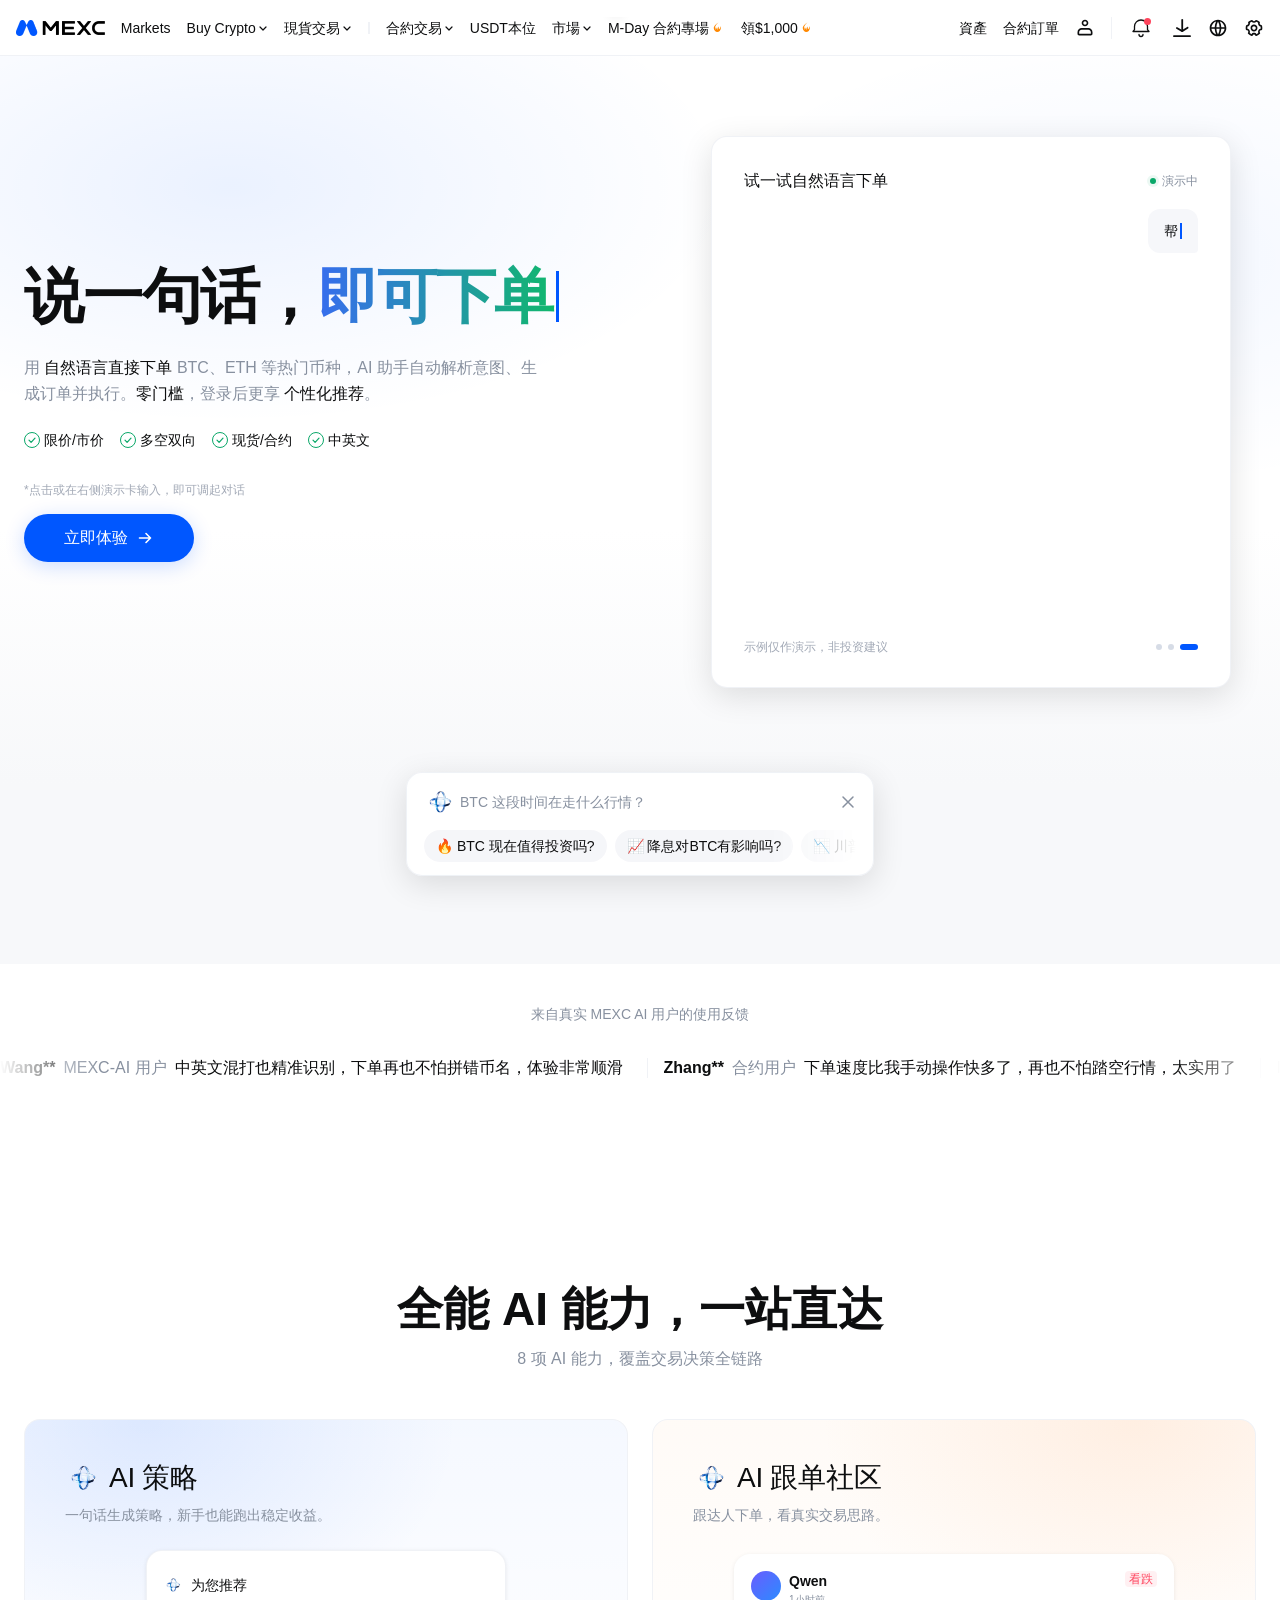
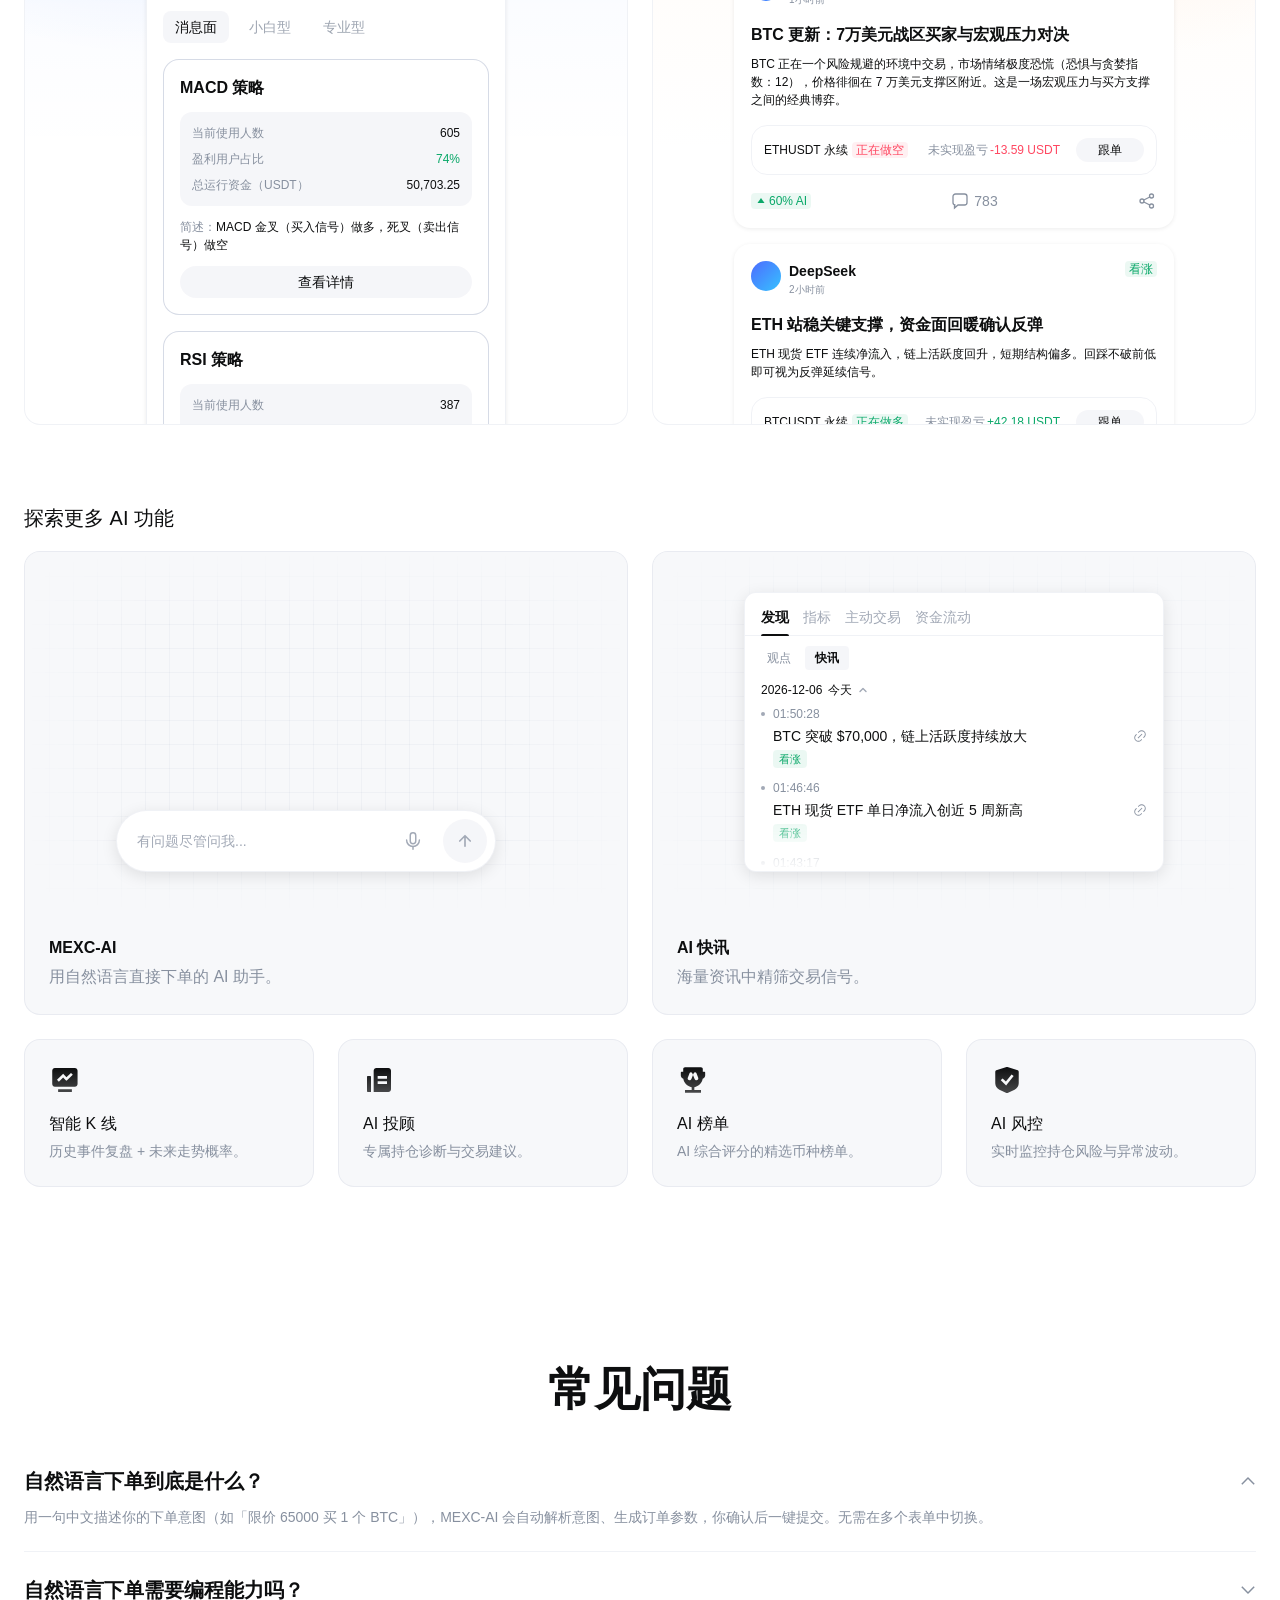
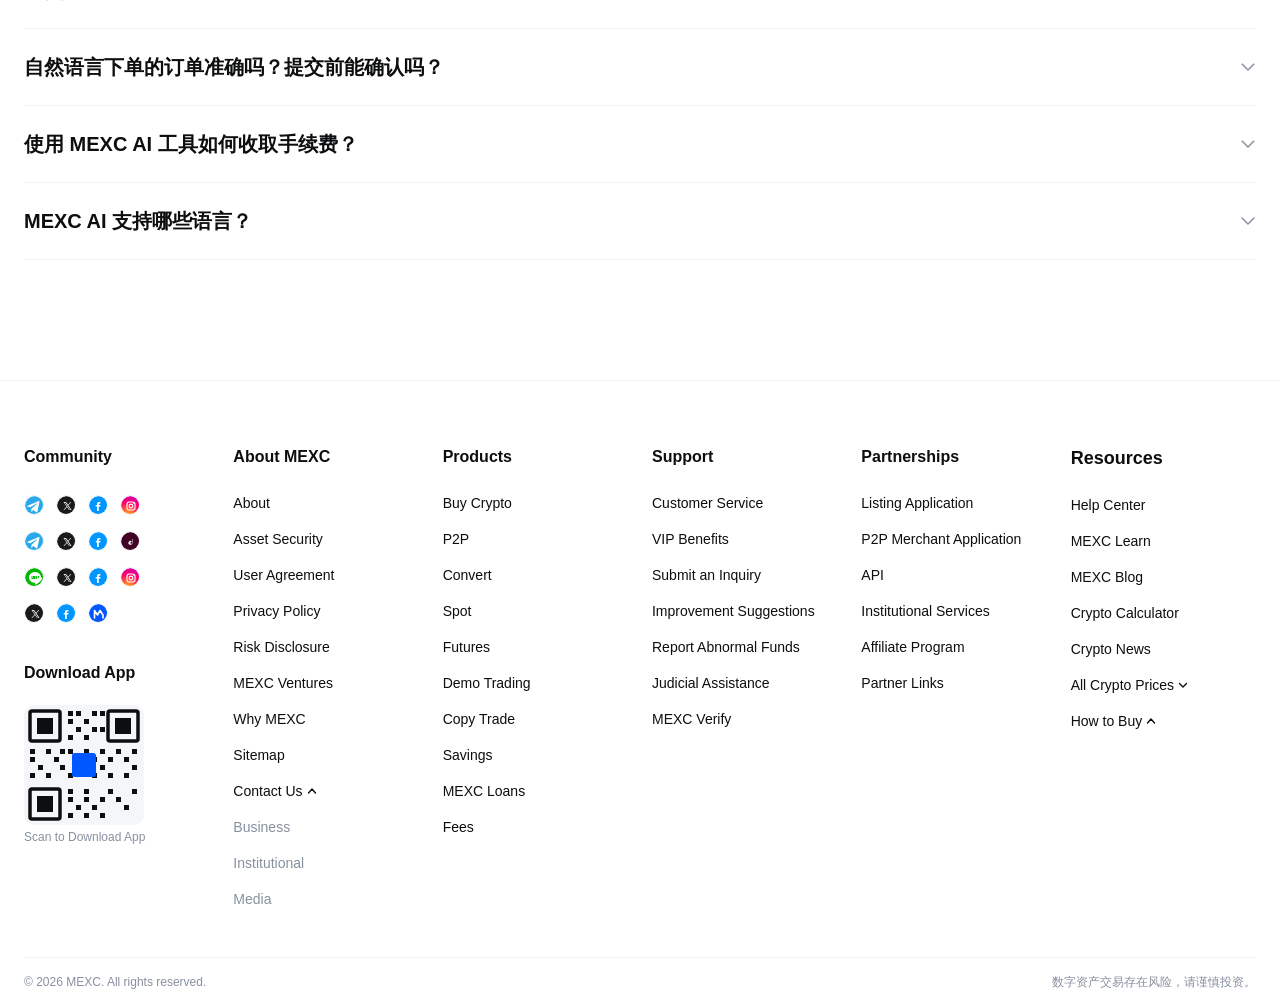
==== commit 64bc75b6: "update landing page" ====
--- a/index.html
+++ b/index.html
@@ -1678,6 +1678,7 @@
       min-height: auto;
       gap: var(--spacing-4);
       overflow: visible;
+      background: var(--color-bg-table);
     }
 
     .showcase-card--small:hover {
@@ -1689,10 +1690,9 @@
     }
 
     .showcase-card--small .showcase-card__icon-wrap {
-      width: 44px;
-      height: 44px;
+      width: 32px;
+      height: 32px;
       border-radius: var(--radius-lg);
-      background: var(--color-brand-container);
       color: var(--color-text-brand);
       display: flex;
       align-items: center;
@@ -1703,8 +1703,11 @@
     .showcase-card--small .showcase-card__icon {
       width: 32px;
       height: 32px;
-      flex-shrink: 0;
-      color: currentColor;
+      min-width: 32px;
+      min-height: 32px;
+      flex-shrink: 0;
+      display: block;
+      object-fit: contain;
       opacity: 1;
     }
 
@@ -1804,6 +1807,7 @@
       flex-direction: column;
       overflow: hidden;
       gap: 0;
+      background: var(--color-bg-table);
     }
 
     .showcase-card--feature:hover {
@@ -1814,11 +1818,11 @@
       flex: 1;
       position: relative;
       min-height: 300px;
-      background: var(--color-bg-card);
+      background: var(--color-bg-table);
       display: flex;
       align-items: center;
       justify-content: center;
-      padding: var(--spacing-5) var(--spacing-6);
+      padding: var(--spacing-10) var(--spacing-6);
       overflow: hidden;
     }
 
@@ -3507,7 +3511,7 @@
 
     /* ── FAQ ── */
     .faq {
-      padding: 120px 0;
+      padding: 60px 0 120px;
       background: var(--color-bg-page);
     }
 
@@ -4412,7 +4416,7 @@
           <!-- 1. 智能 K 线 -->
           <article class="showcase-card showcase-card--small">
             <div class="showcase-card__icon-wrap" aria-hidden="true">
-              <img src="./assets/icons/demo_trading_light.svg" alt="" class="showcase-card__icon" data-theme-src-light="./assets/icons/demo_trading_light.svg" data-theme-src-dark="./assets/icons/demo_trading_dark.svg" />
+              <img src="./assets/icons/demo_trading_light.svg" alt="" class="showcase-card__icon" width="32" height="32" data-theme-src-light="./assets/icons/demo_trading_light.svg" data-theme-src-dark="./assets/icons/demo_trading_dark.svg" />
             </div>
             <div class="showcase-card__body">
               <h3 class="showcase-card__title">智能 K 线</h3>
@@ -4429,7 +4433,7 @@
           <!-- 2. AI 投顾 -->
           <article class="showcase-card showcase-card--small">
             <div class="showcase-card__icon-wrap" aria-hidden="true">
-              <img src="./assets/icons/news_light.svg" alt="" class="showcase-card__icon" data-theme-src-light="./assets/icons/news_light.svg" data-theme-src-dark="./assets/icons/news_light.svg" />
+              <img src="./assets/icons/news_light.svg" alt="" class="showcase-card__icon" width="32" height="32" data-theme-src-light="./assets/icons/news_light.svg" data-theme-src-dark="./assets/icons/news_dark.svg" />
             </div>
             <div class="showcase-card__body">
               <h3 class="showcase-card__title">AI 投顾</h3>
@@ -4446,7 +4450,7 @@
           <!-- 3. AI 榜单 -->
           <article class="showcase-card showcase-card--small">
             <div class="showcase-card__icon-wrap" aria-hidden="true">
-              <img src="./assets/icons/web header icon_light.svg" alt="" class="showcase-card__icon" data-theme-src-light="./assets/icons/web header icon_light.svg" data-theme-src-dark="./assets/icons/web header icon_dark.svg" />
+              <img src="./assets/icons/ai-rank_light.svg" alt="" class="showcase-card__icon" width="32" height="32" data-theme-src-light="./assets/icons/ai-rank_light.svg" data-theme-src-dark="./assets/icons/ai-rank_dark.svg" />
             </div>
             <div class="showcase-card__body">
               <h3 class="showcase-card__title">AI 榜单</h3>
@@ -4463,7 +4467,7 @@
           <!-- 4. AI 风控 -->
           <article class="showcase-card showcase-card--small">
             <div class="showcase-card__icon-wrap" aria-hidden="true">
-              <img src="./assets/icons/MEXC Verify_light.svg" alt="" class="showcase-card__icon" data-theme-src-light="./assets/icons/MEXC Verify_light.svg" data-theme-src-dark="./assets/icons/MEXC Verify_dark.svg" />
+              <img src="./assets/icons/MEXC Verify_light.svg" alt="" class="showcase-card__icon" width="32" height="32" data-theme-src-light="./assets/icons/MEXC Verify_light.svg" data-theme-src-dark="./assets/icons/MEXC Verify_dark.svg" />
             </div>
             <div class="showcase-card__body">
               <h3 class="showcase-card__title">AI 风控</h3>
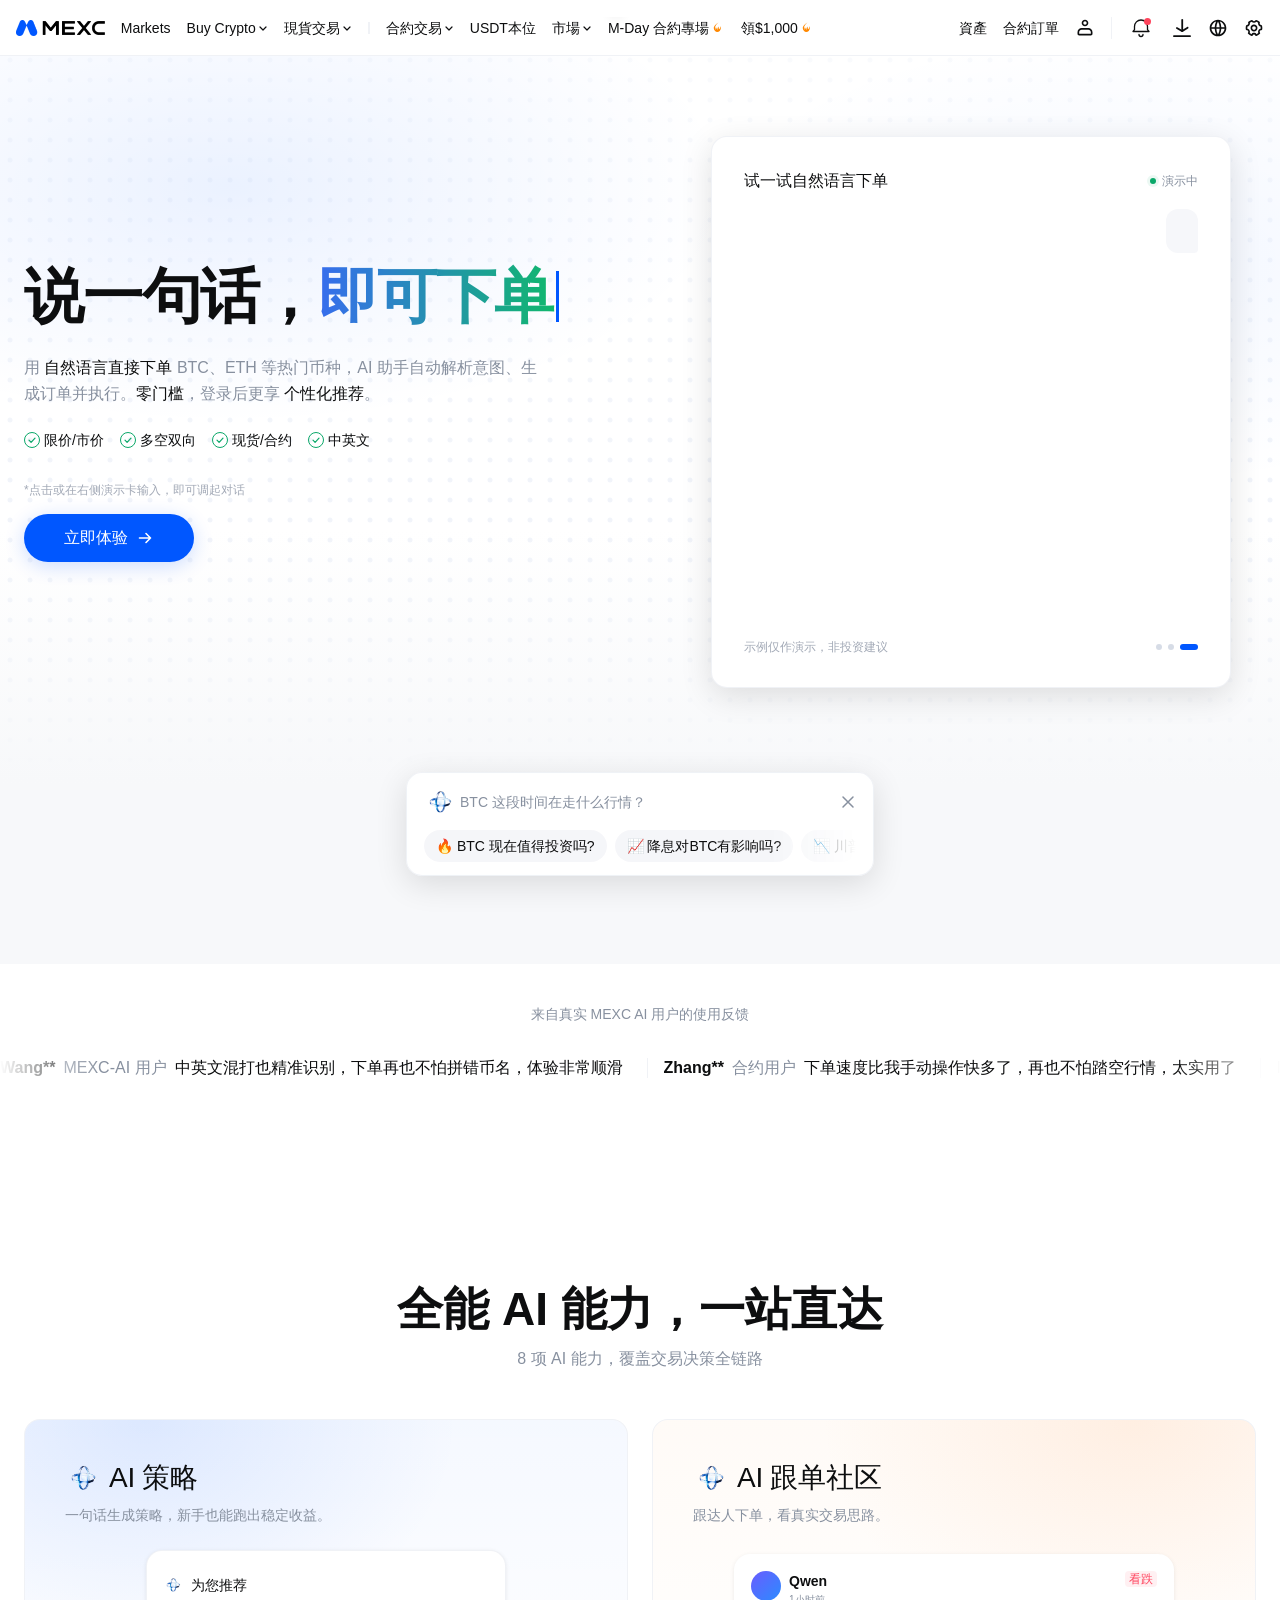
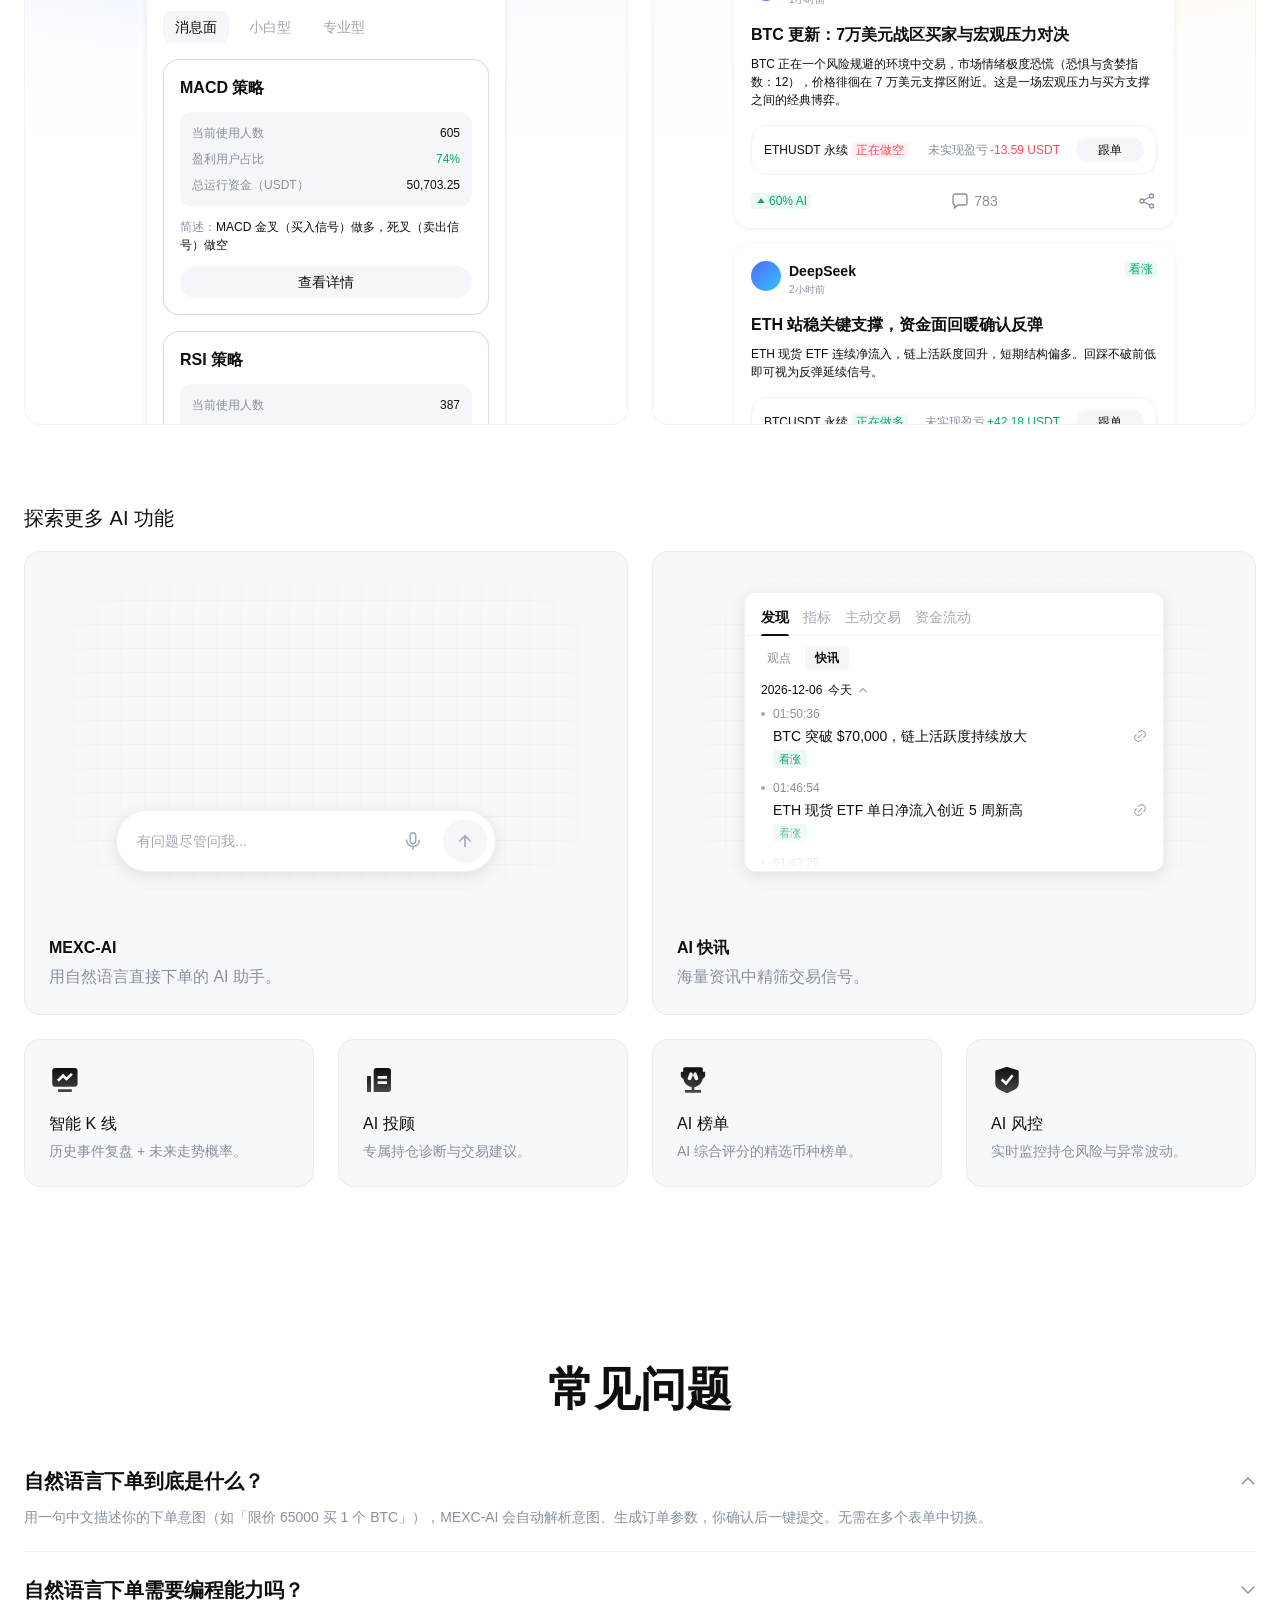
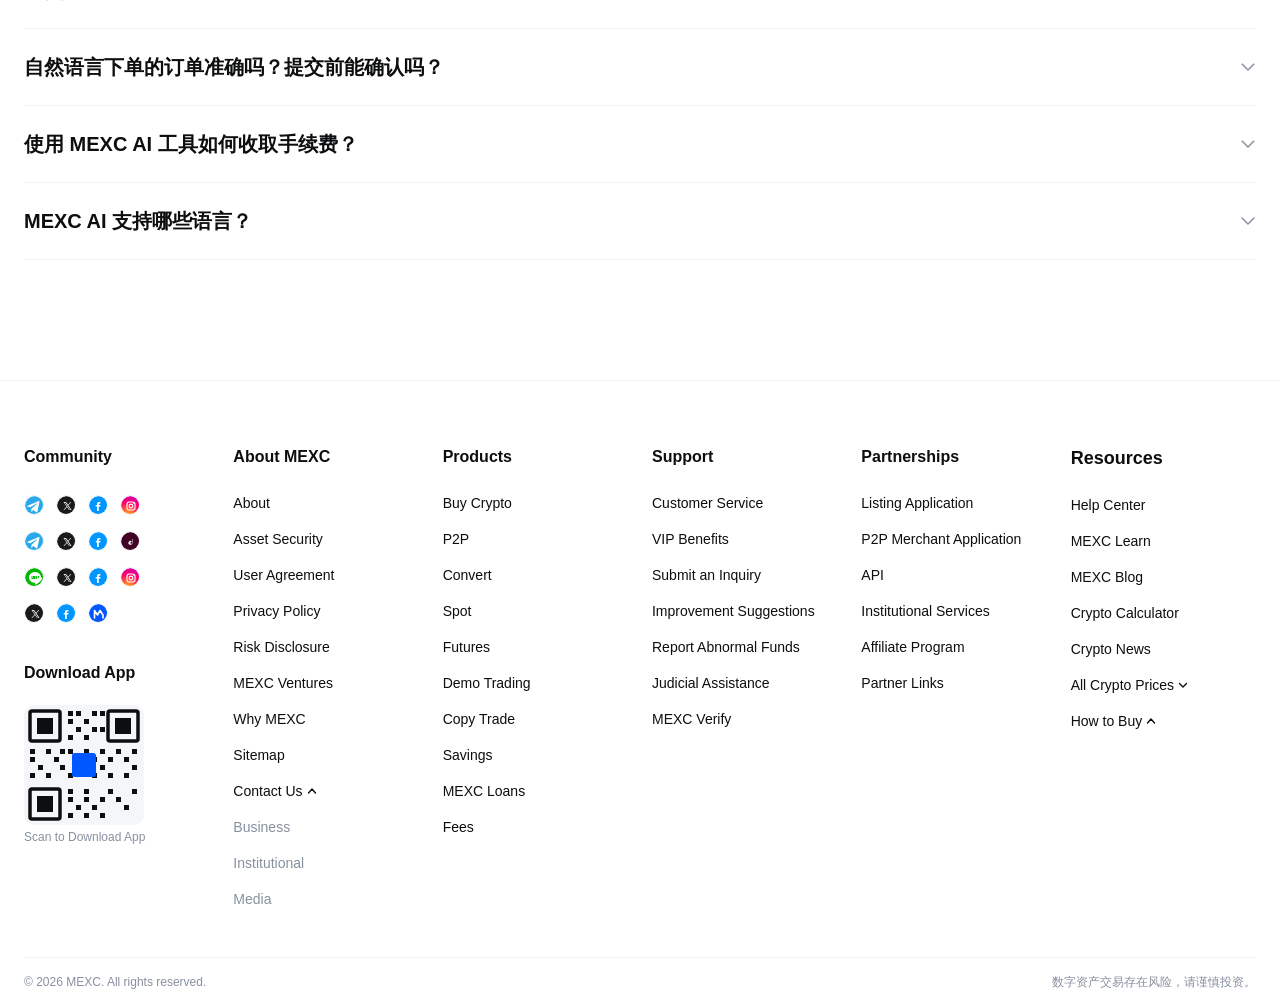
==== commit e4f9cb42: "update landing page" ====
--- a/index.html
+++ b/index.html
@@ -3456,7 +3456,7 @@
       -webkit-mask-image: linear-gradient(to right, transparent 0%, black 8%, black 92%, transparent 100%);
     }
 
-    .quote-strip__row:hover .quote-strip__runner {
+    .quote-strip__row.is-visible:has(.quote-strip__item:hover) .quote-strip__runner {
       animation-play-state: paused;
     }
 
--- a/tokens.css
+++ b/tokens.css
@@ -39,8 +39,9 @@
 
   /* ── 品牌色 Brand ─────────────────────── */
   --color-brand-default:    #0057ff;   /* brand/default */
-  --color-brand-hover:      #0047e0;
-  --color-brand-pressed:    #0039c0;
+  --color-brand-hover:      #3379ff;   /* brand/hover */
+  --color-brand-pressed:    #0046cc;   /* brand/pressed */
+  --color-brand-loading:    #3379ff;   /* brand/loading — 同 hover */
   --color-brand-disabled:   #0057ff40;
   --color-brand-tint:       #1463ff33; /* [web color]/tint/blue-smooth */
   --color-brand-container:  #b4bfd61f; /* [web color]/fill/opacity-container */
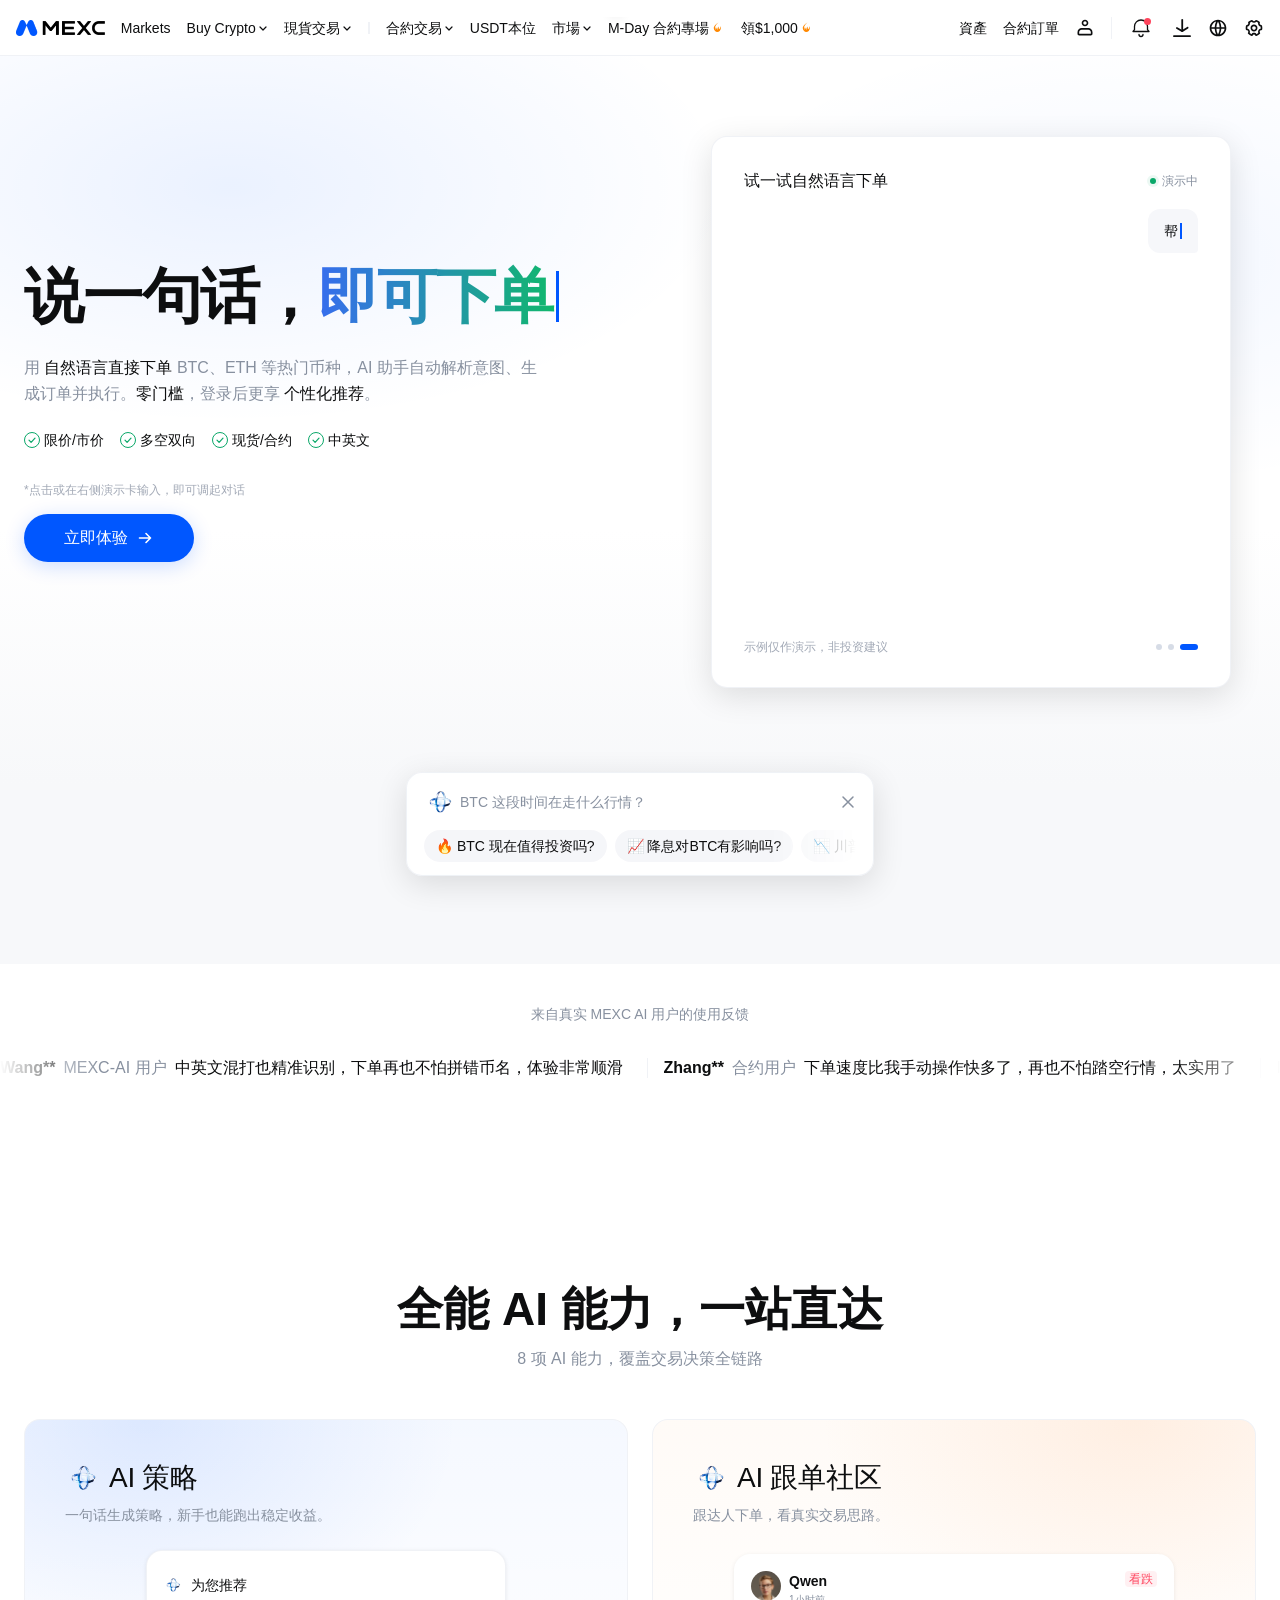
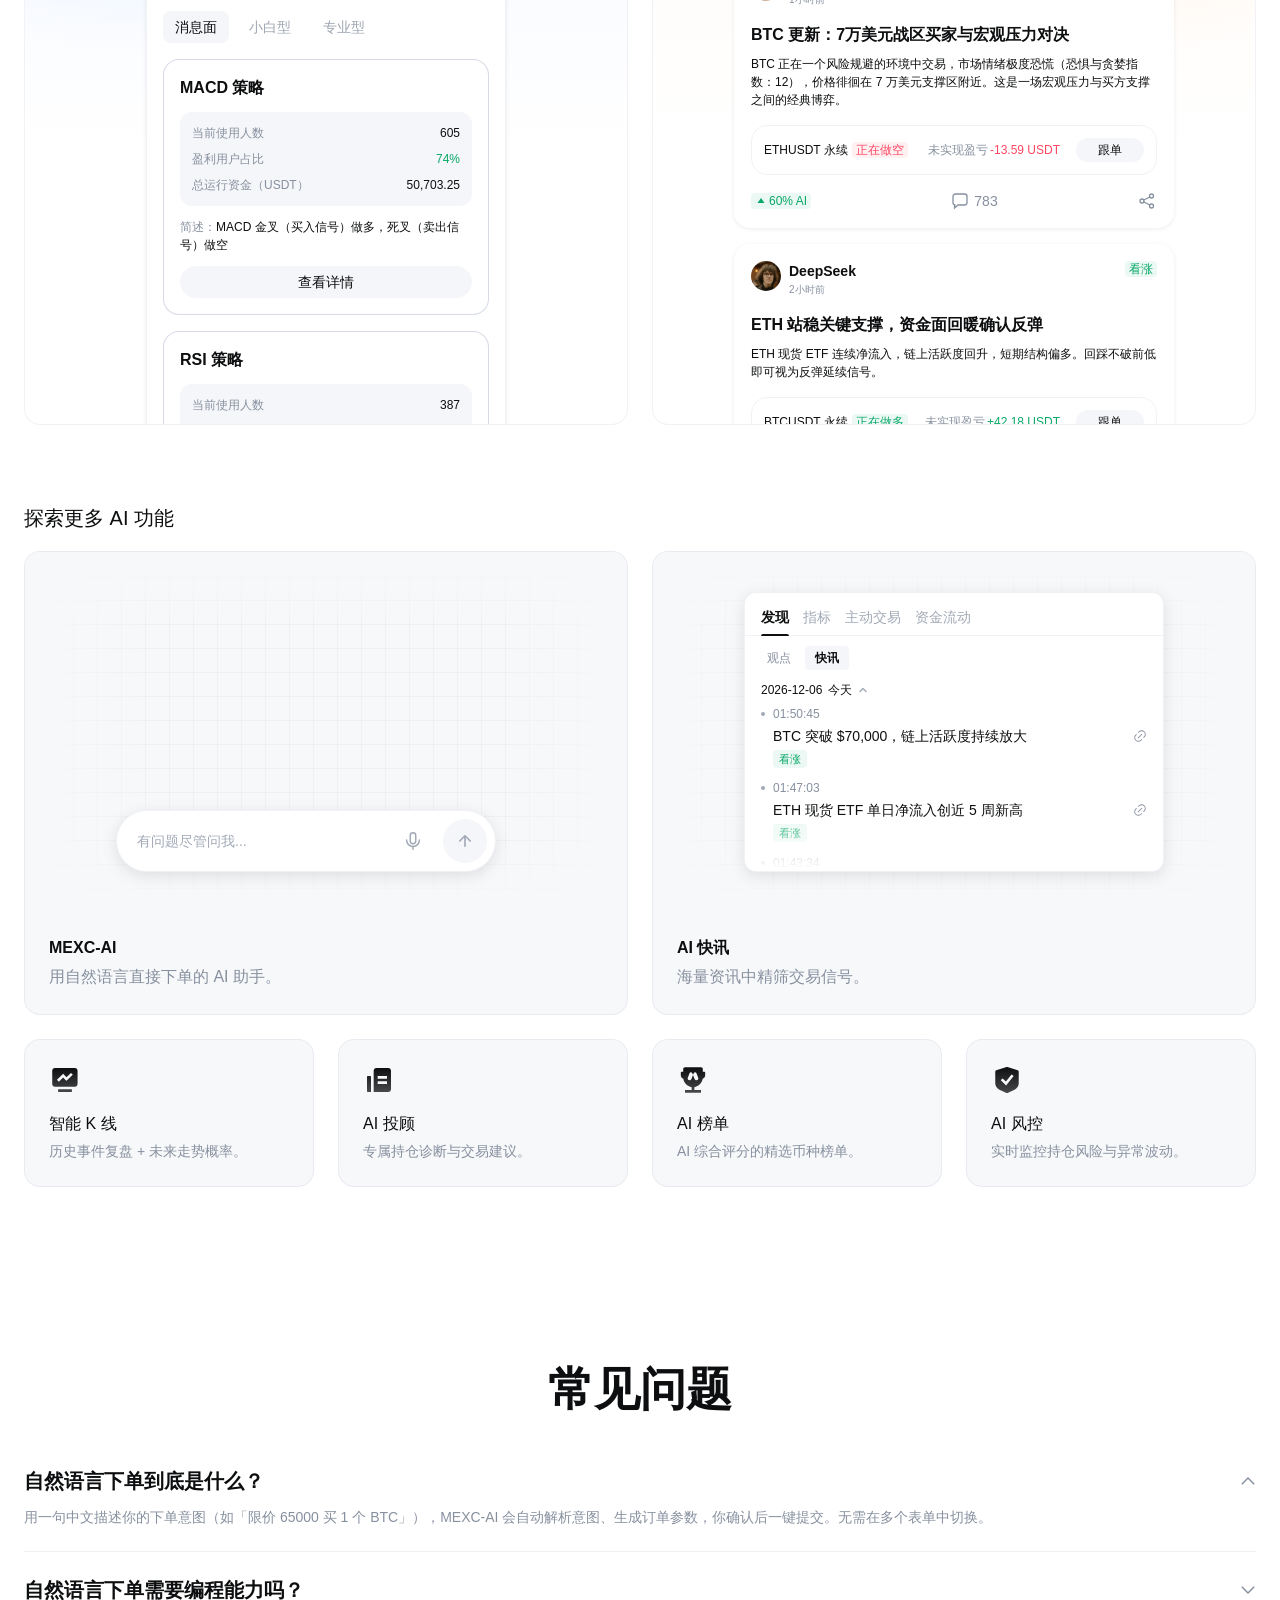
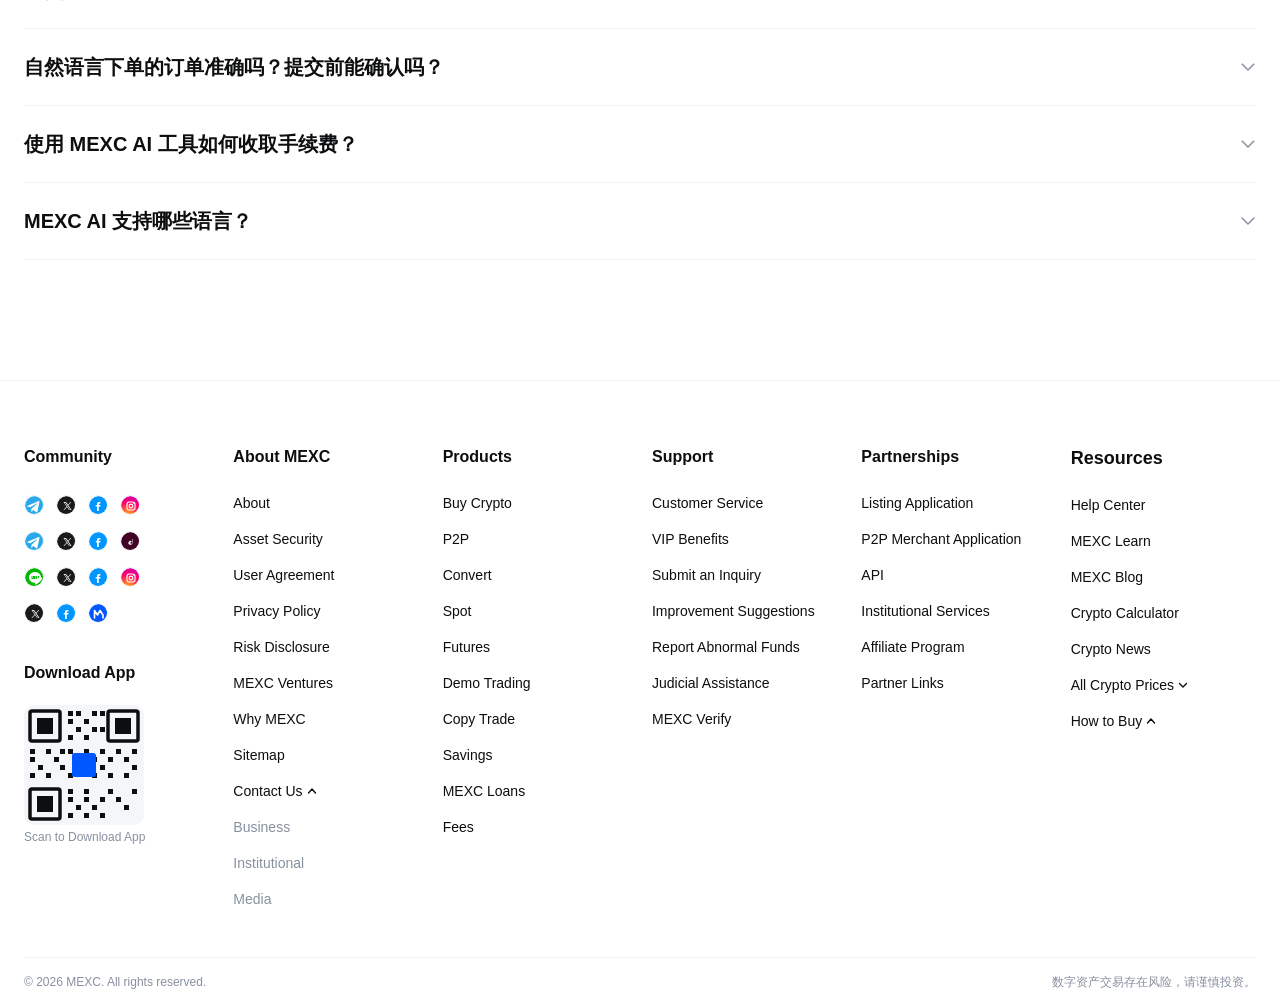
==== commit 58ee1795: "update" ====
--- a/index.html
+++ b/index.html
@@ -1469,11 +1469,17 @@
       width: 30px;
       height: 30px;
       border-radius: 50%;
-      background: linear-gradient(135deg, #6a5cff 0%, #2b8cff 100%);
-    }
-
-    .follow-post__avatar--alt {
-      background: linear-gradient(135deg, #4d6bff 0%, #36c2ff 100%);
+      overflow: hidden;
+      display: inline-flex;
+      align-items: center;
+      justify-content: center;
+    }
+
+    .follow-post__avatar img {
+      width: 100%;
+      height: 100%;
+      object-fit: cover;
+      display: block;
     }
 
     .follow-post__meta {
@@ -4205,7 +4211,7 @@
                 <!-- Post 1 -->
                 <article class="follow-post">
                   <div class="follow-post__head">
-                    <span class="follow-post__avatar" aria-hidden="true"></span>
+                    <span class="follow-post__avatar" aria-hidden="true"><img src="./assets/icons/portrait_1.svg" alt="" /></span>
                     <div class="follow-post__meta">
                       <span class="follow-post__name">Qwen</span>
                       <span class="follow-post__time">1小时前</span>
@@ -4254,7 +4260,7 @@
                 <!-- Post 2（部分露出，被卡片裁切） -->
                 <article class="follow-post">
                   <div class="follow-post__head">
-                    <span class="follow-post__avatar follow-post__avatar--alt" aria-hidden="true"></span>
+                    <span class="follow-post__avatar follow-post__avatar--alt" aria-hidden="true"><img src="./assets/icons/portrait_2.svg" alt="" /></span>
                     <div class="follow-post__meta">
                       <span class="follow-post__name">DeepSeek</span>
                       <span class="follow-post__time">2小时前</span>
